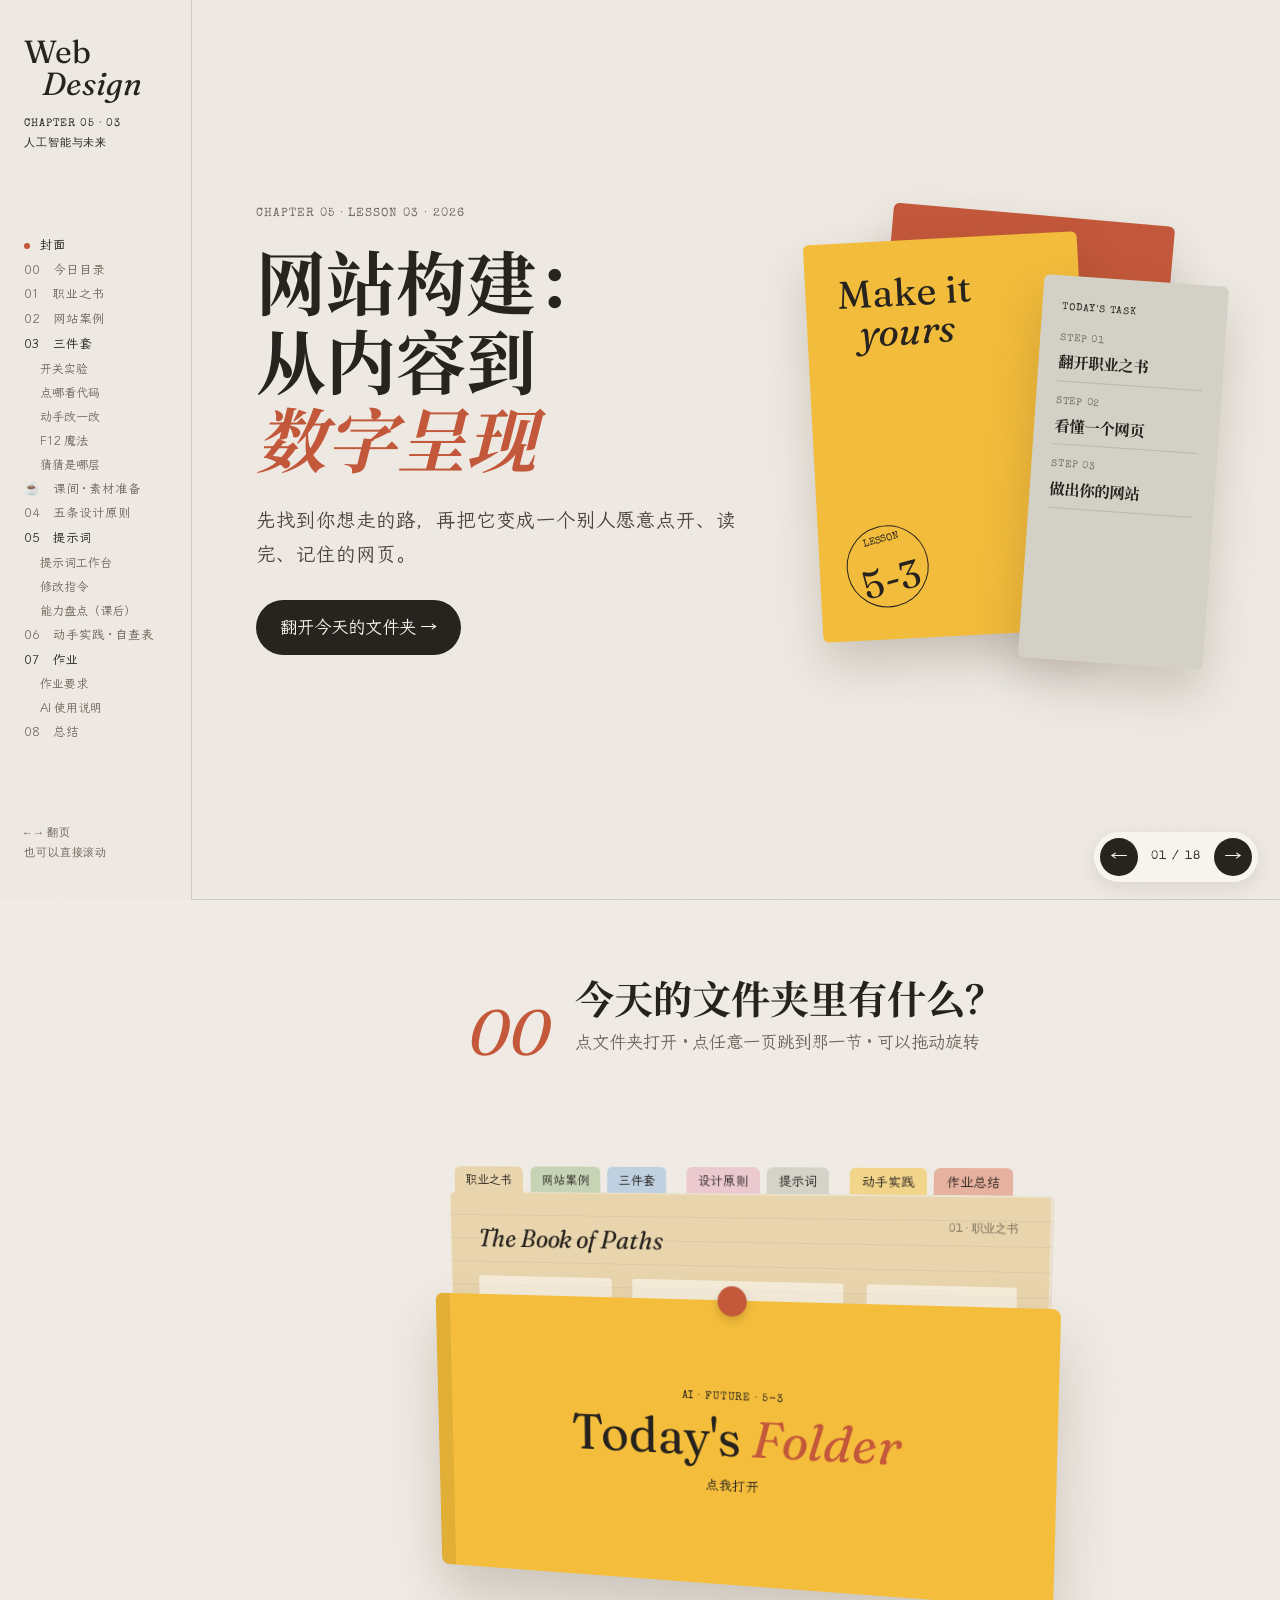
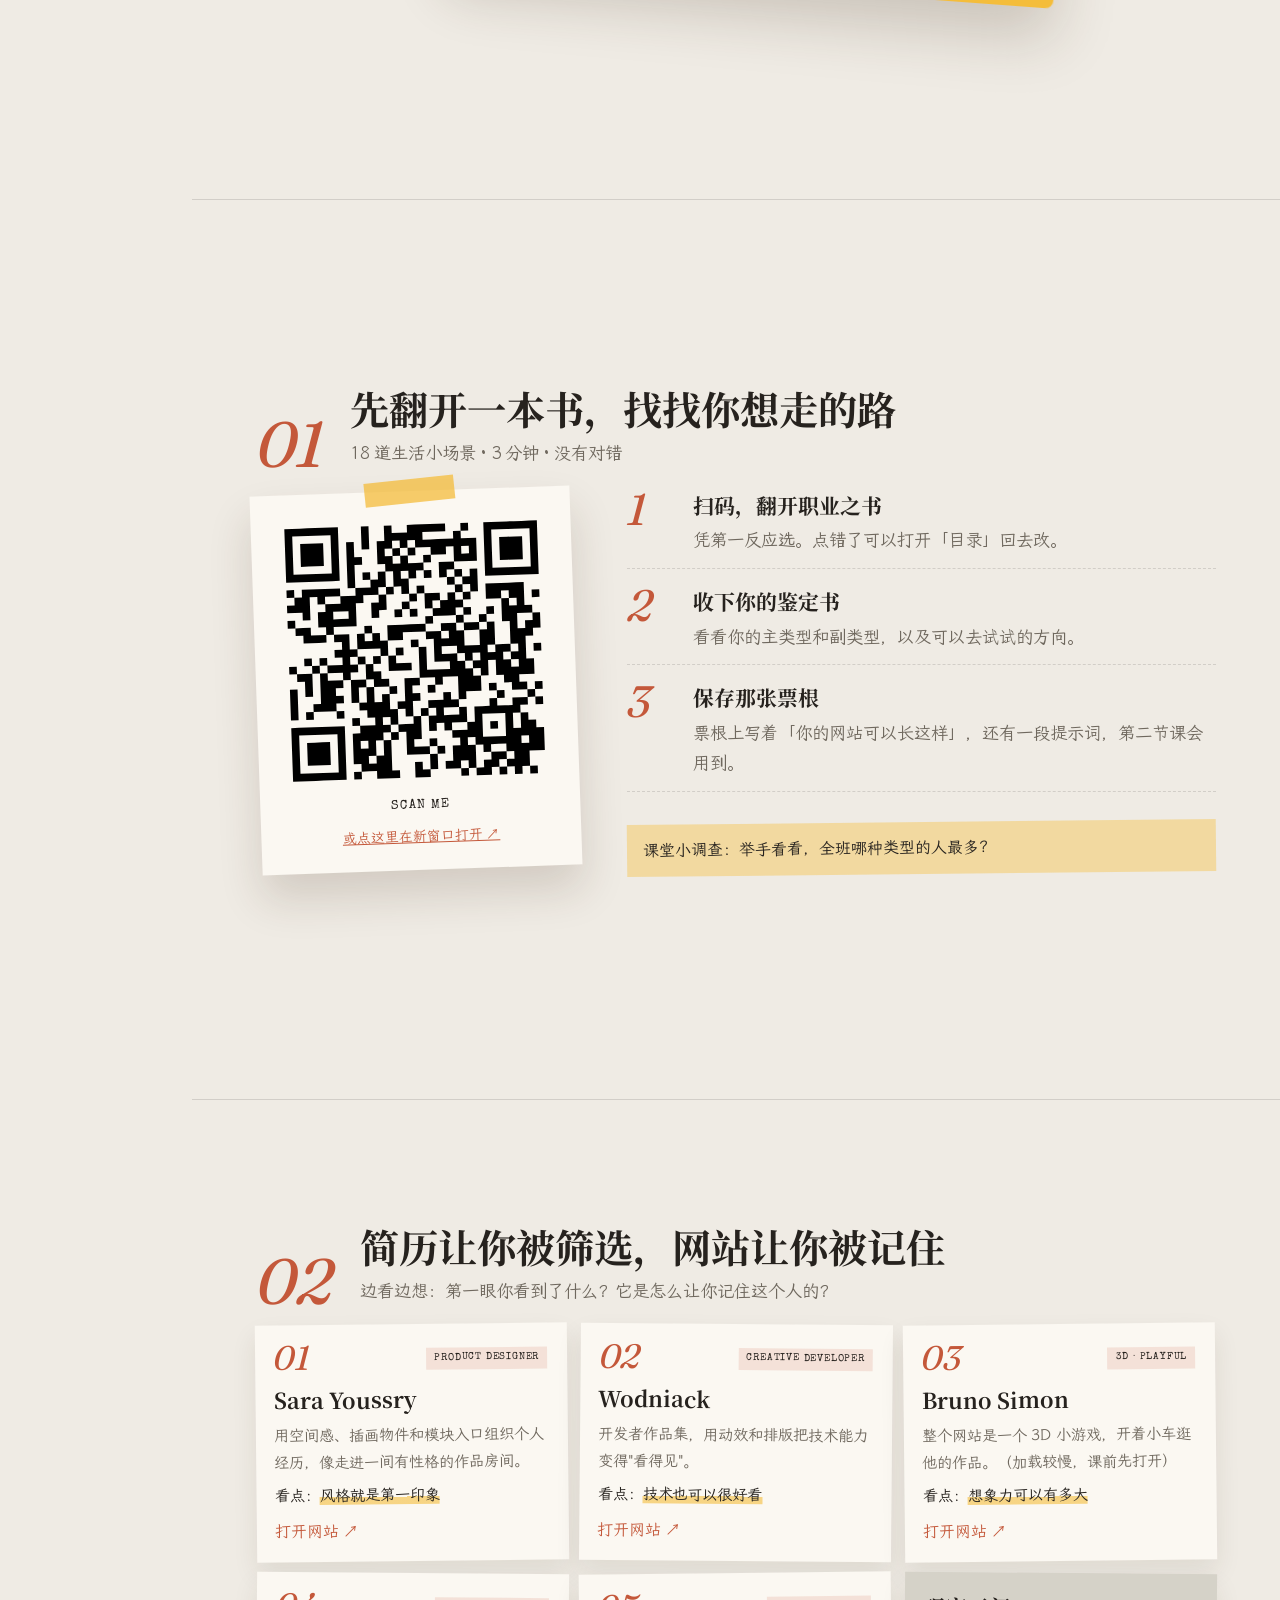
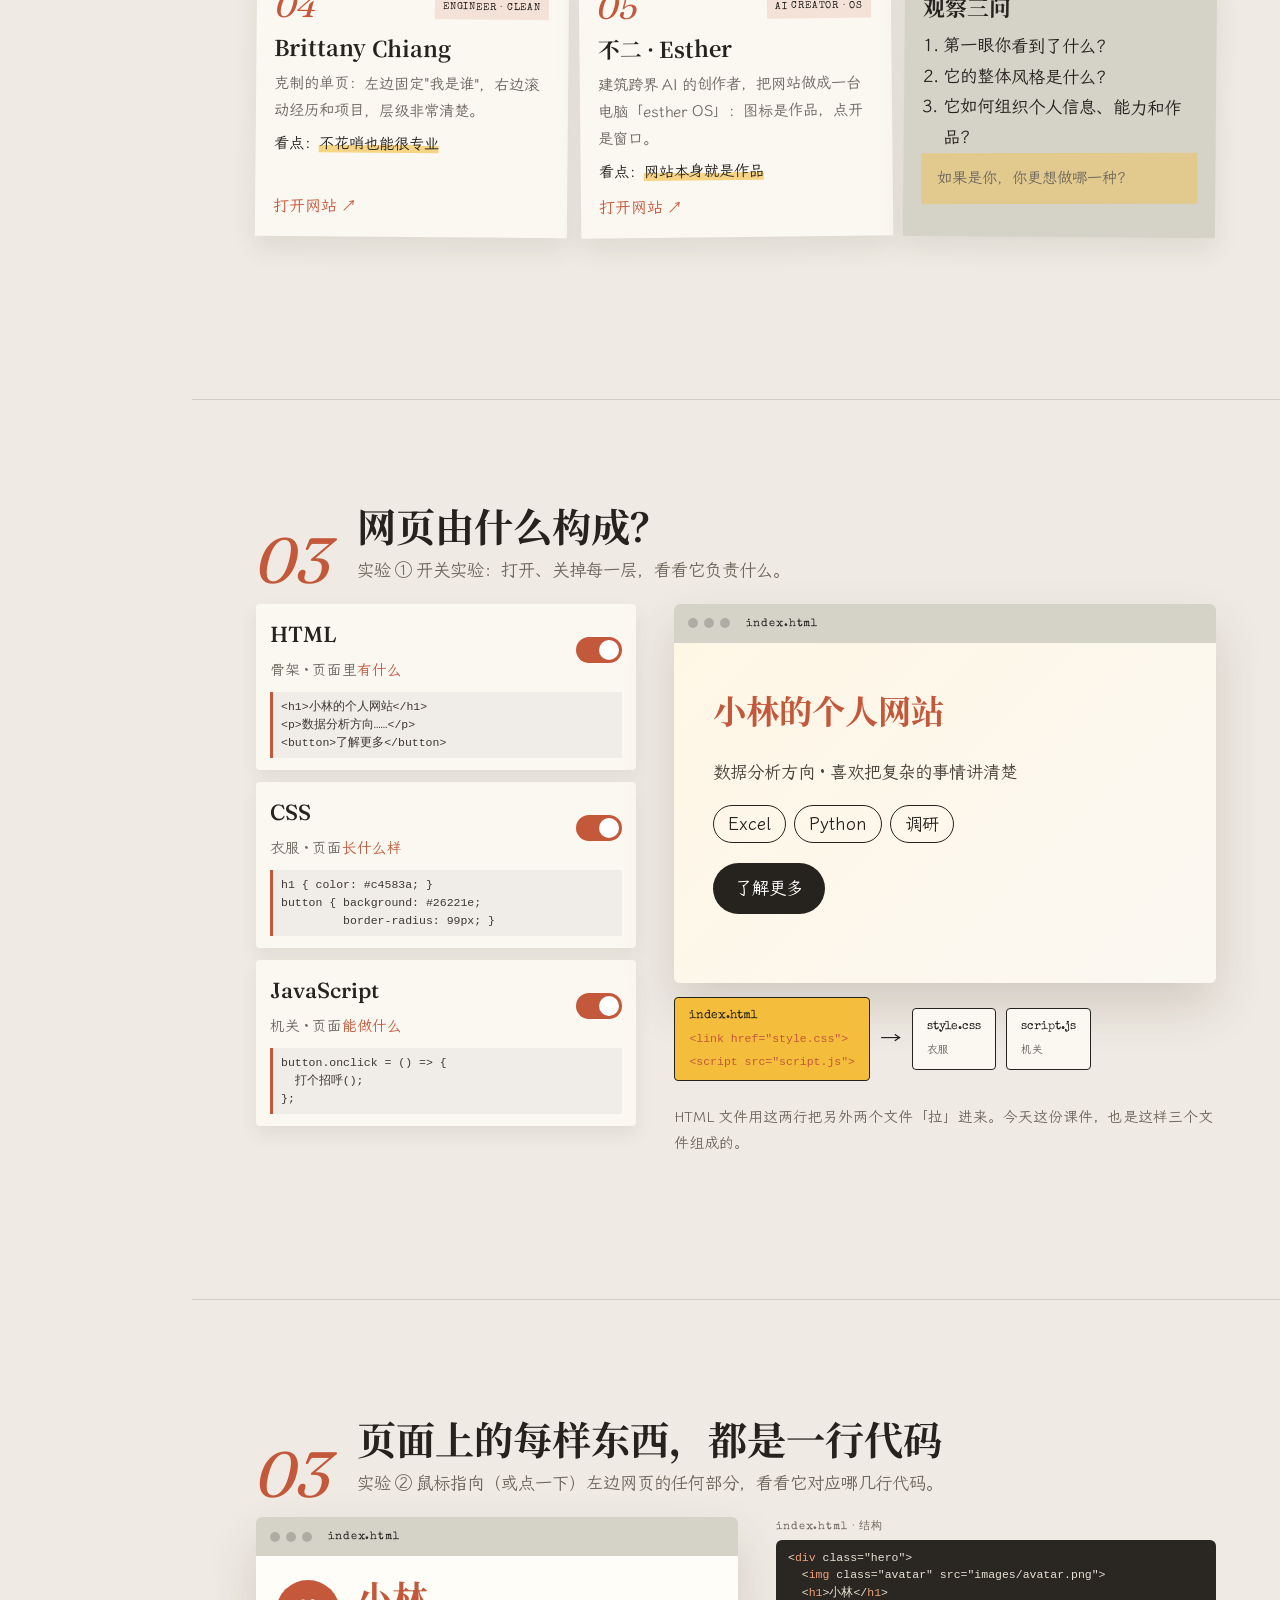
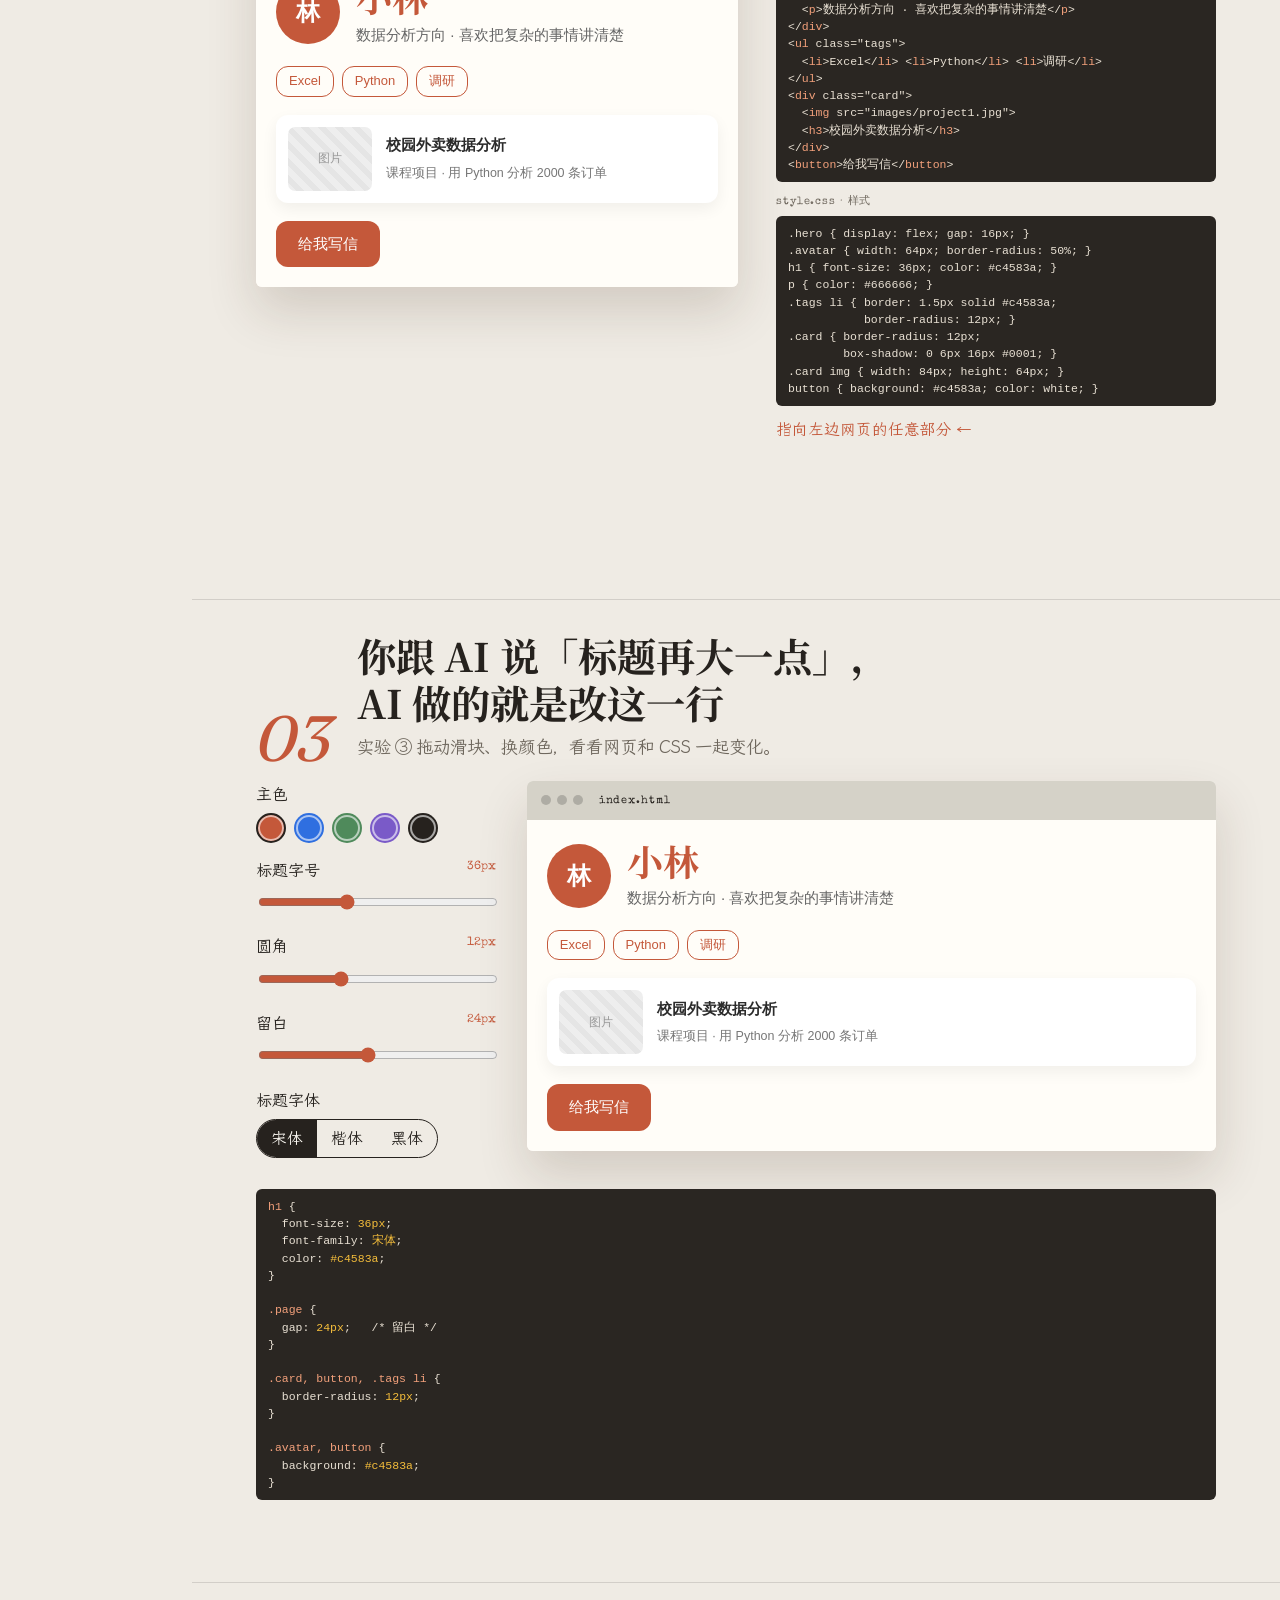
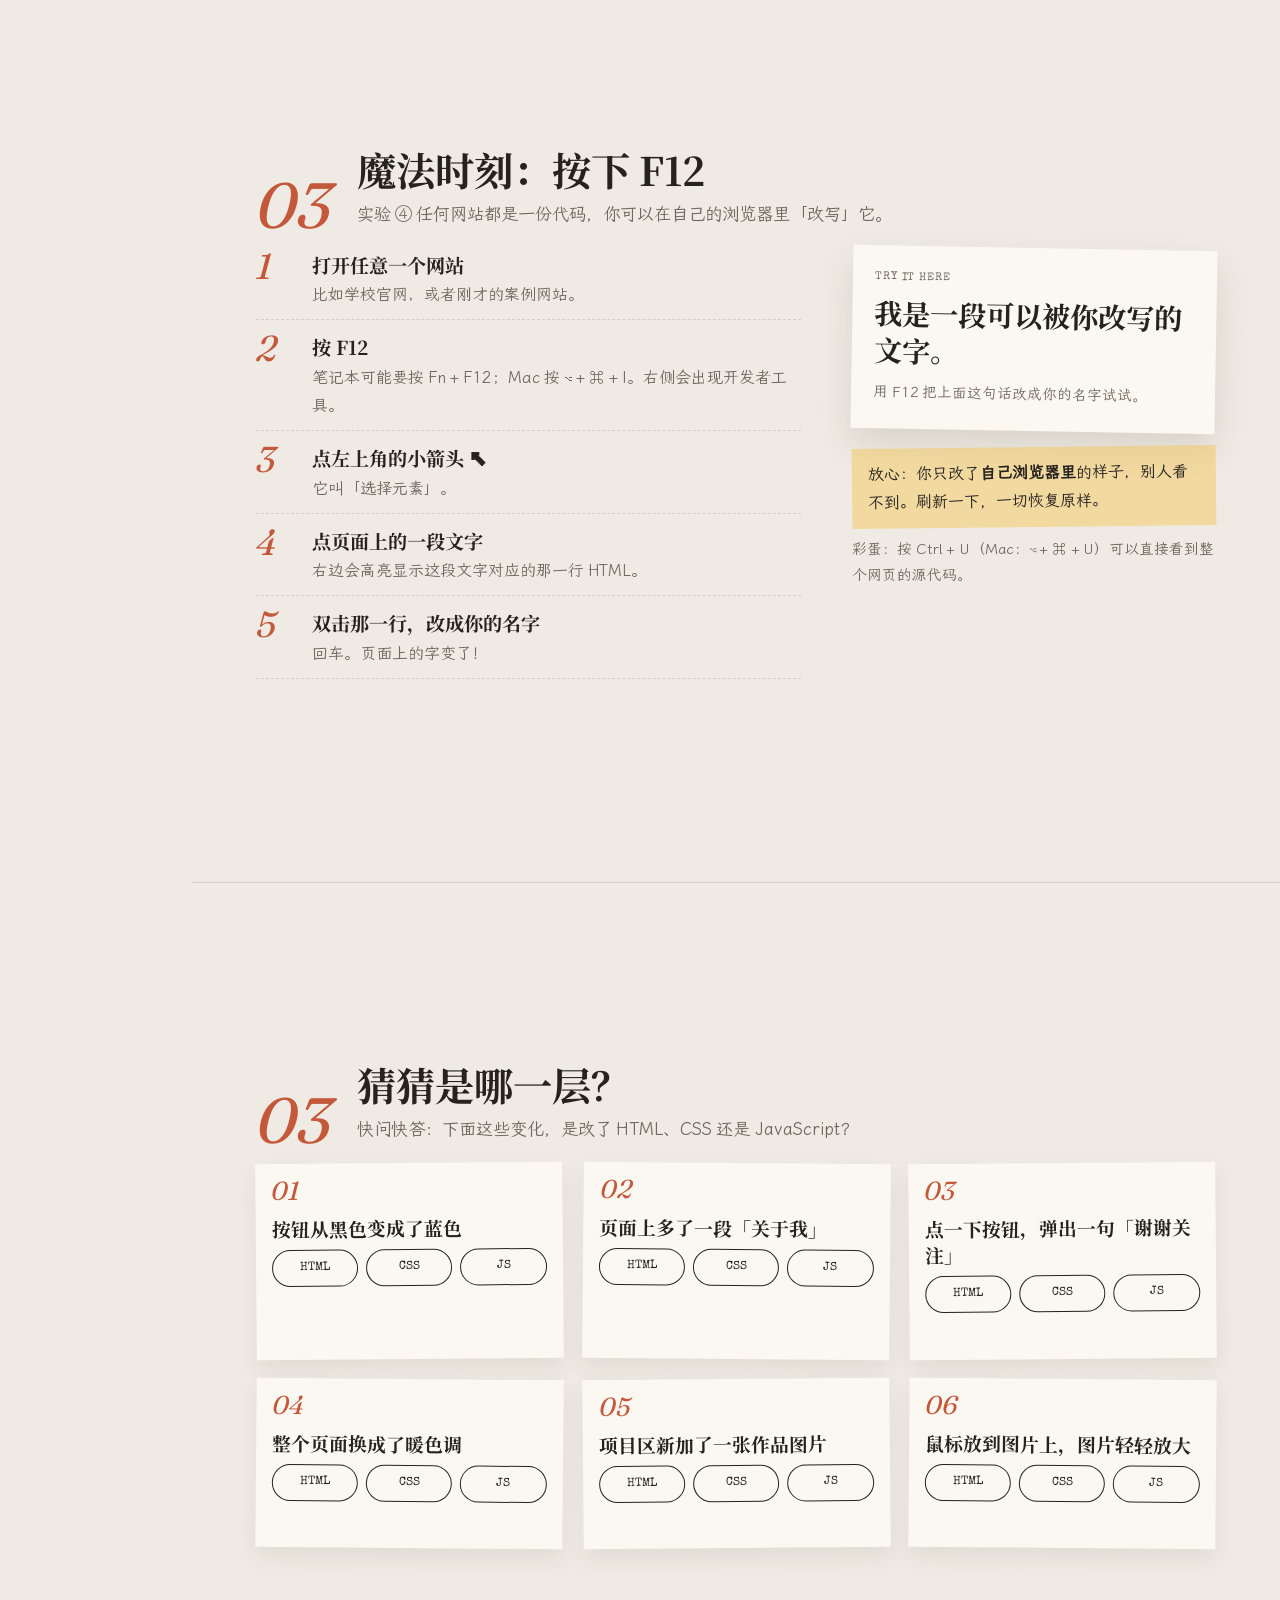
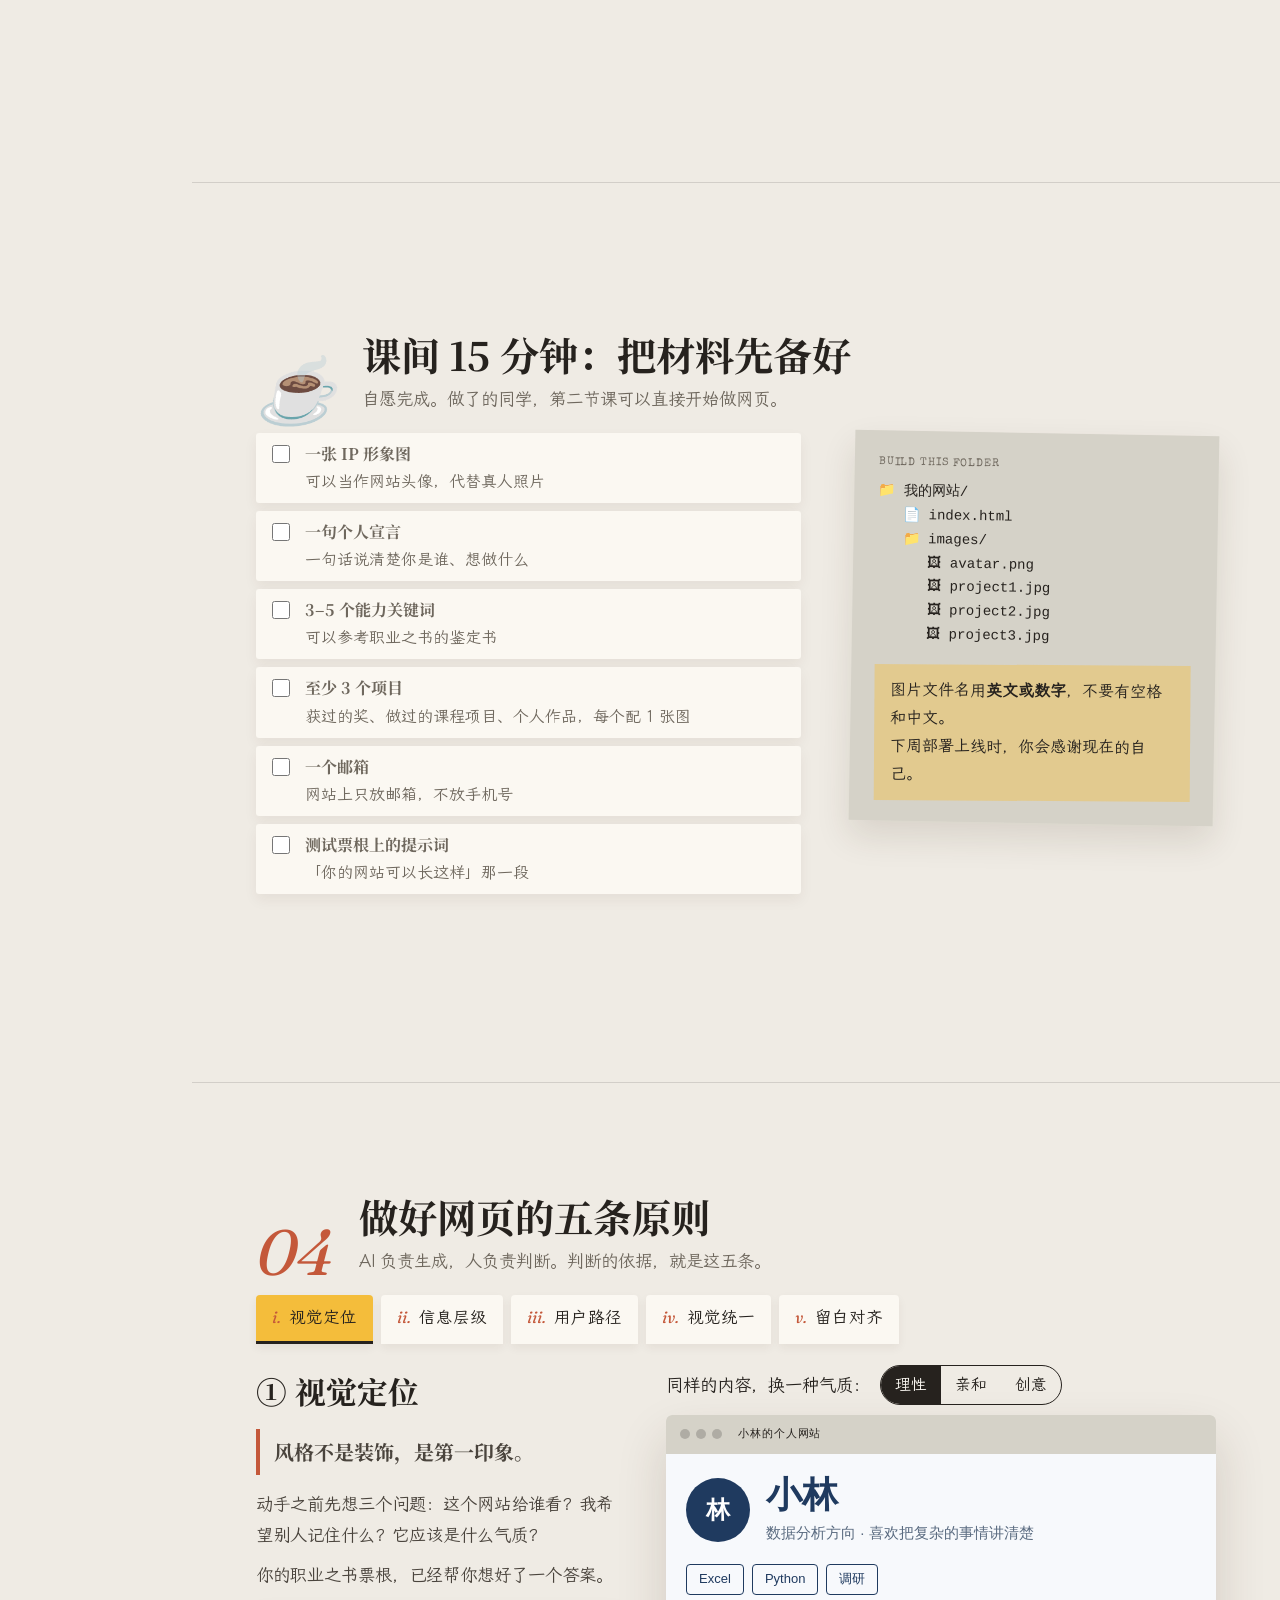
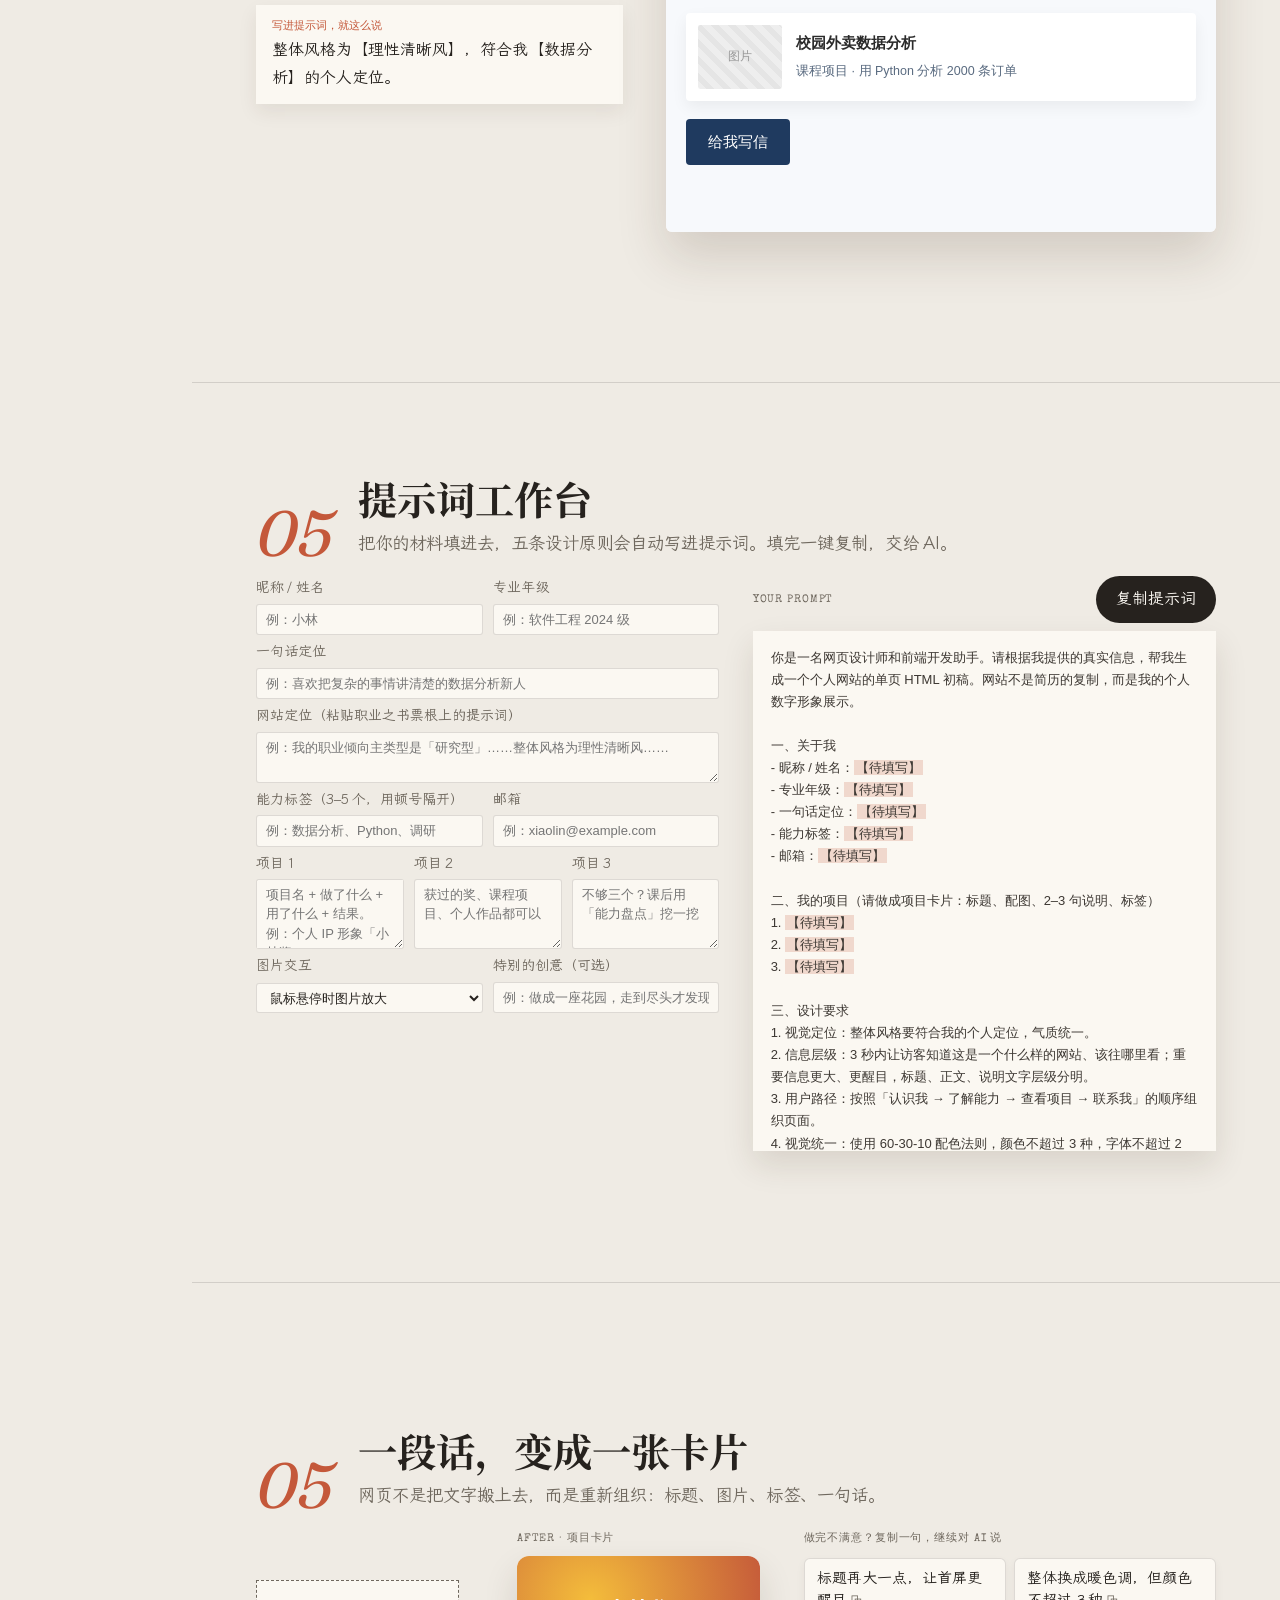
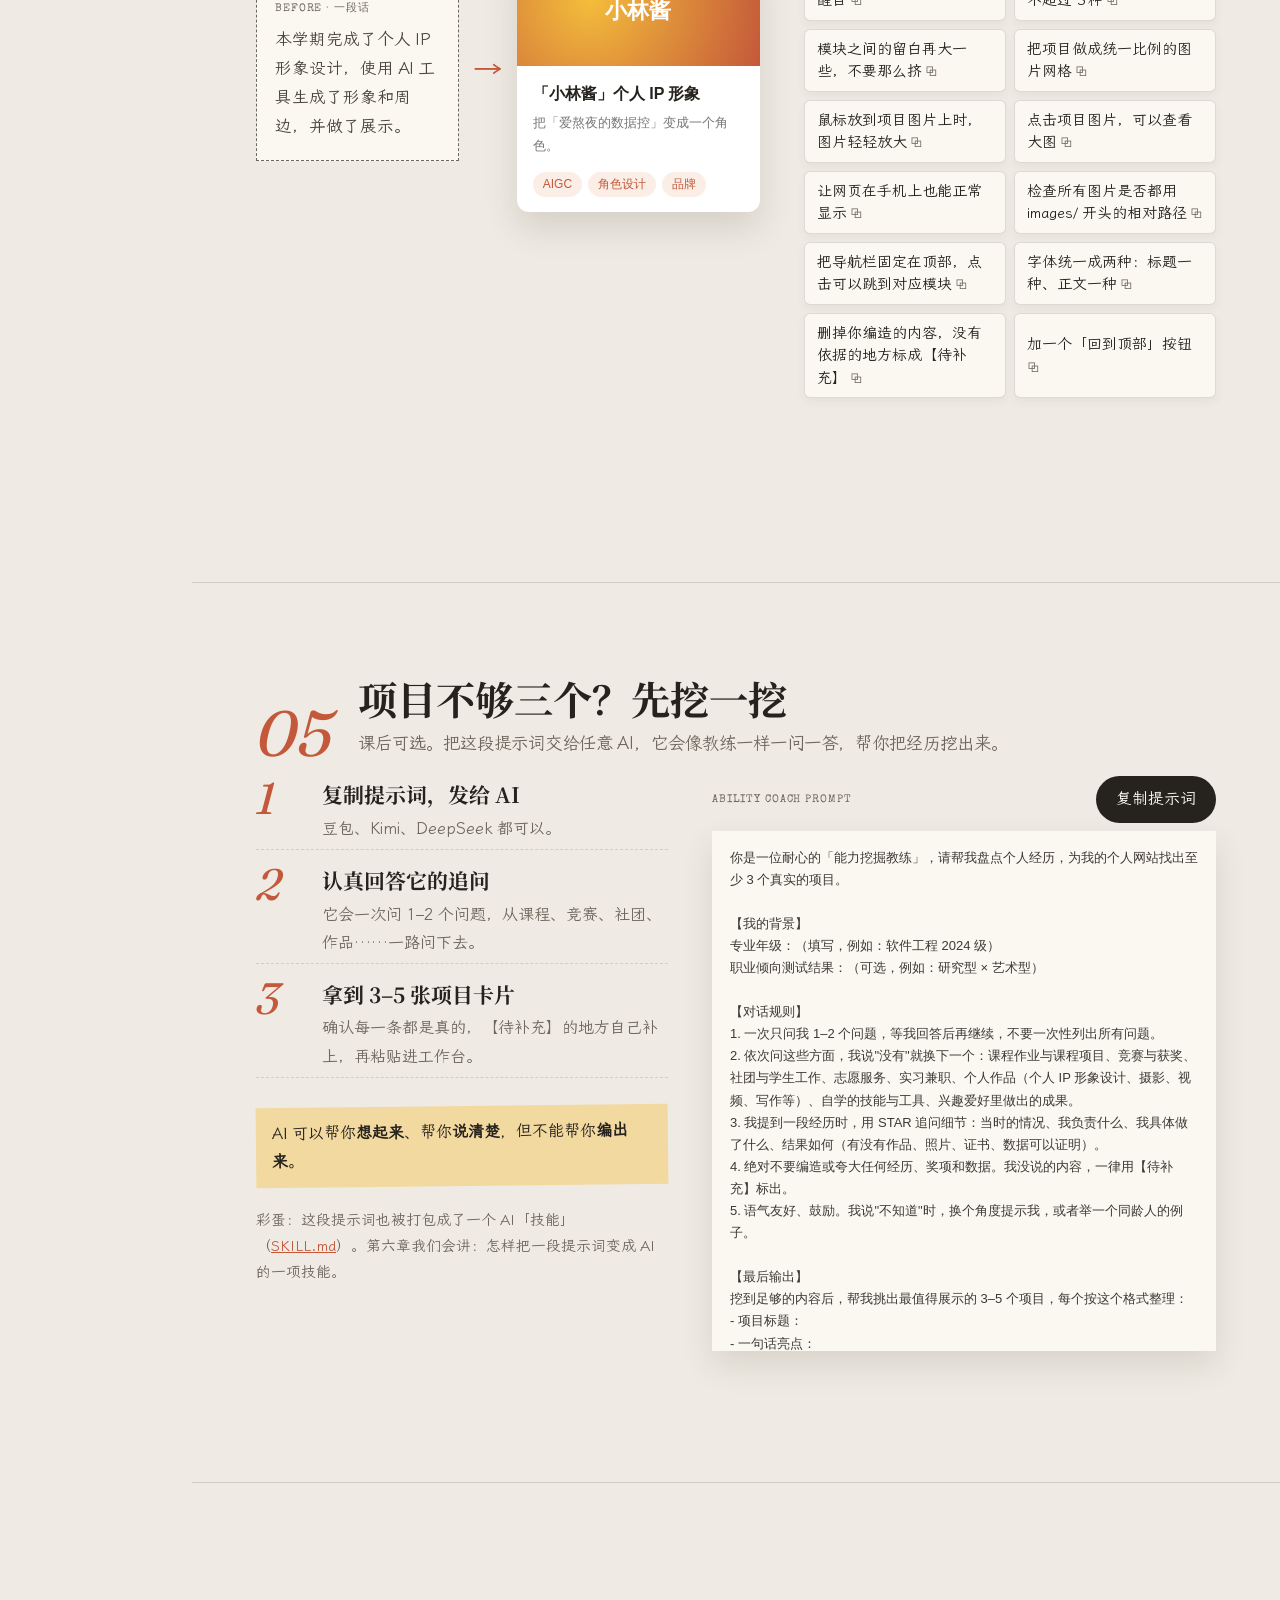
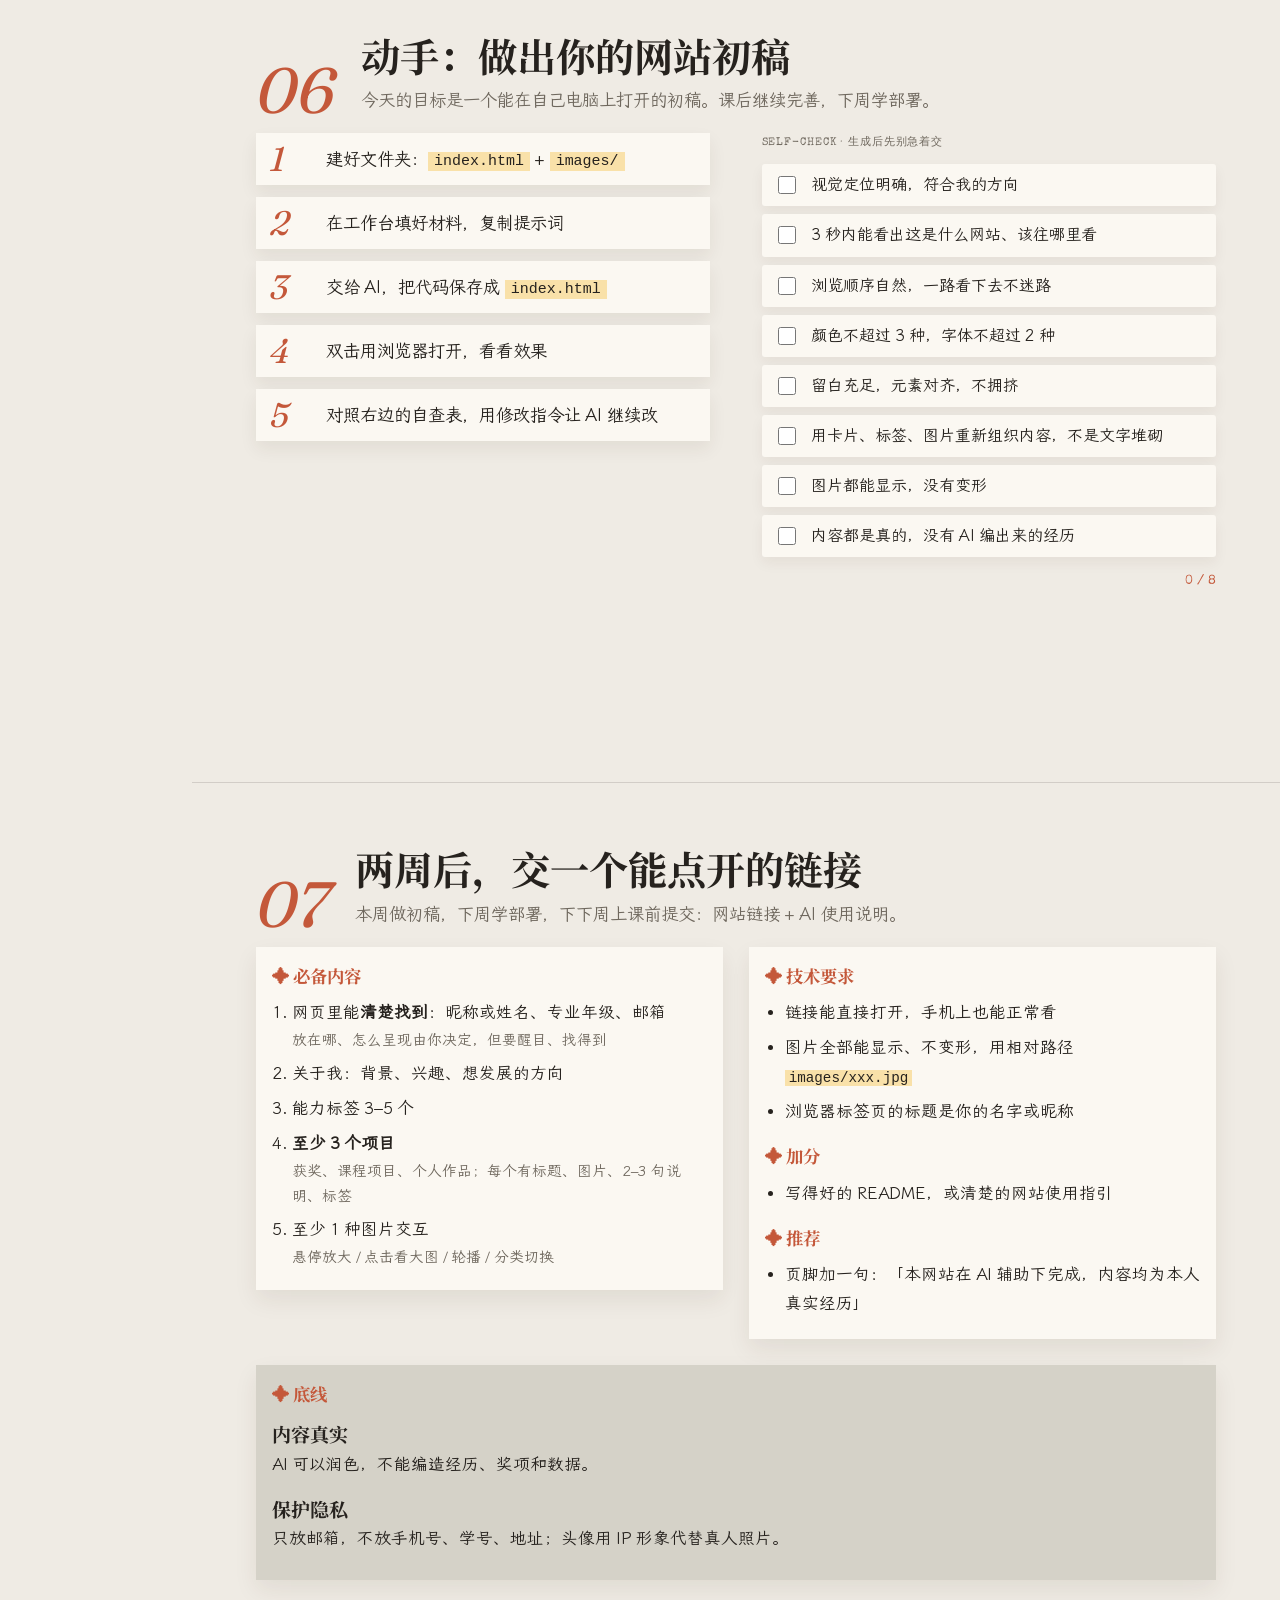
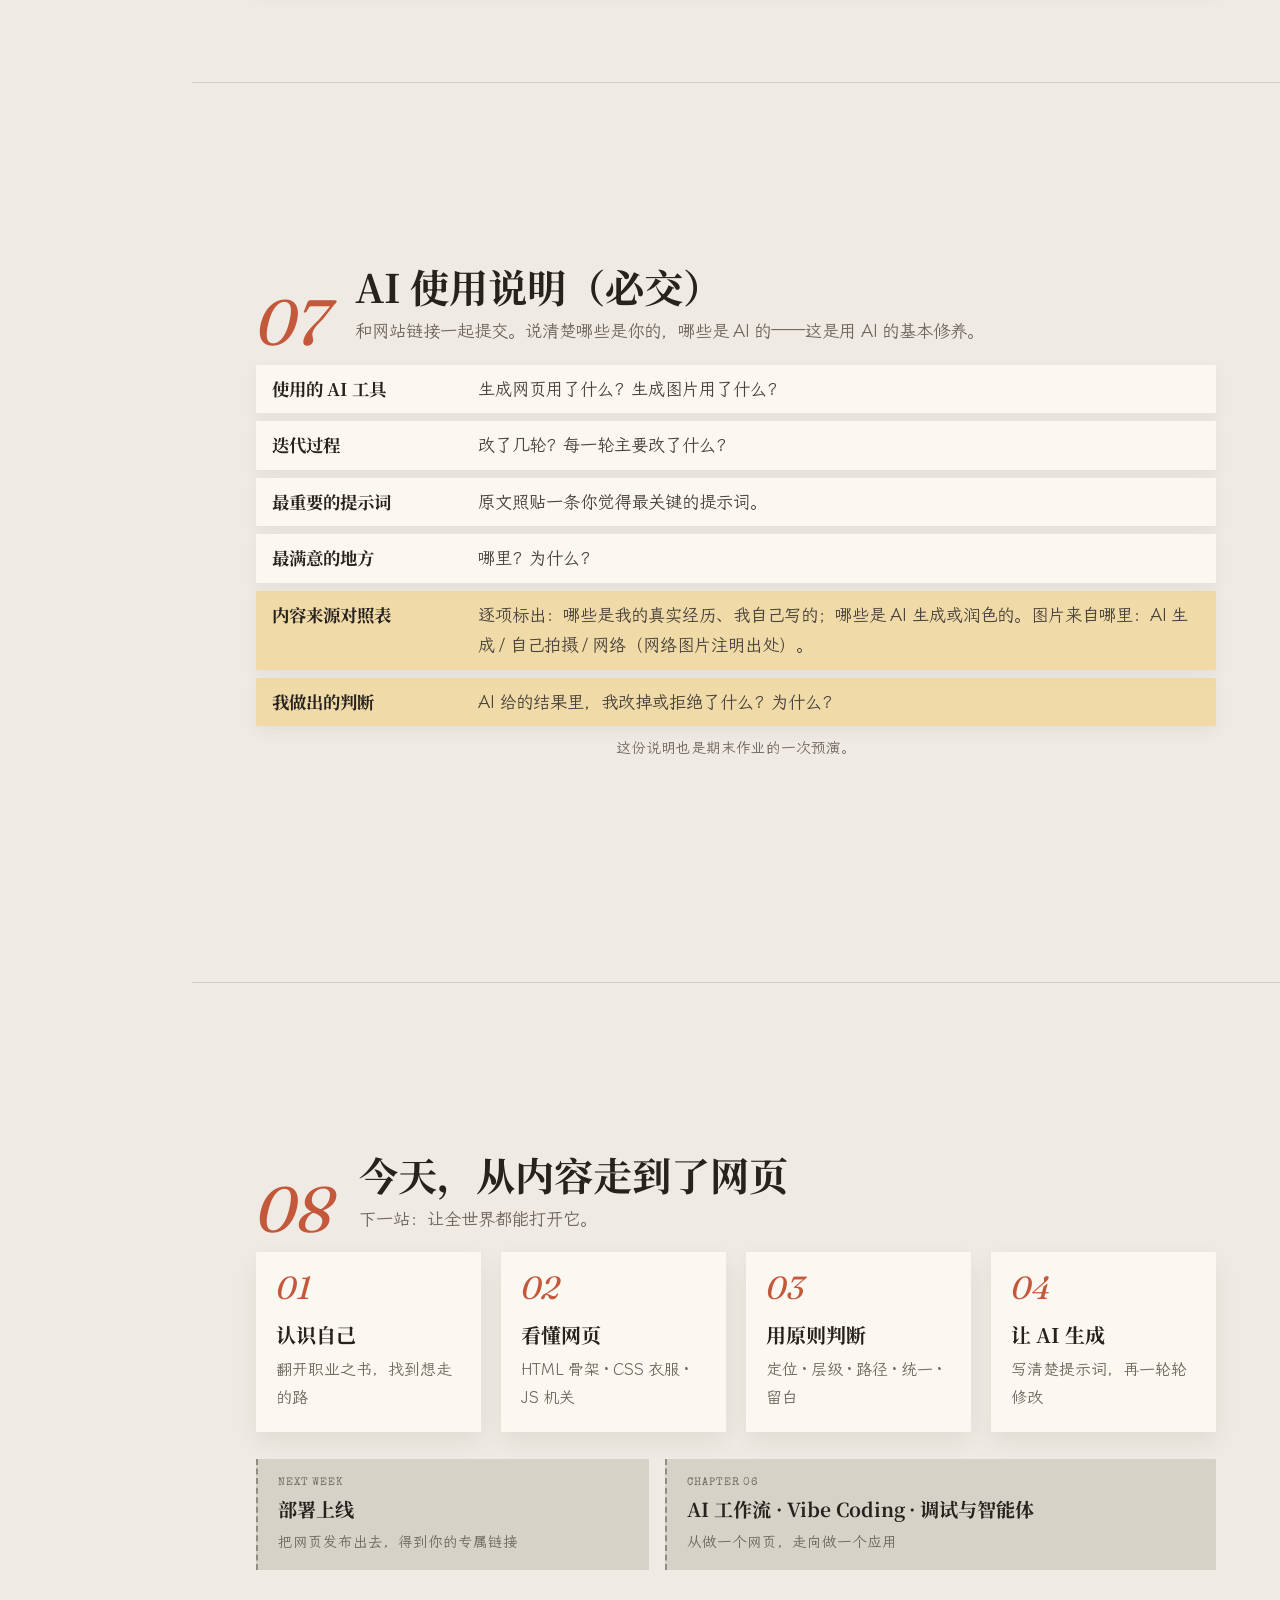
==== index.html @ 037517a5 "Build full 5-3 courseware: lab, design principles, prompt studio, homework Co-Authored-By: Claude Op" ====
<!DOCTYPE html>
<html lang="zh-CN">
<head>
  <meta charset="UTF-8">
  <meta name="viewport" content="width=device-width, initial-scale=1.0">
  <title>网站构建 · 人工智能与未来 5-3</title>
  <link rel="stylesheet" href="fonts/fonts.css">
  <link rel="stylesheet" href="css/style.css">
</head>
<body>

  <aside class="side">
    <a class="side-brand" href="#s-cover">
      <b>Web<i>Design</i></b>
      <span class="type">CHAPTER 05 · 03<br>人工智能与未来</span>
    </a>
    <nav class="side-nav" id="sideNav" aria-label="课件目录"></nav>
    <p class="side-keys type">← → 翻页<br>也可以直接滚动</p>
  </aside>

  <header class="topbar">
    <b>Web <i>Design</i> · 5-3</b>
    <span id="topPos" class="type"></span>
  </header>

  <main id="deck">

    <!-- ============ 封面 ============ -->
    <section class="screen hero" id="s-cover" data-title="封面" data-no="">
      <div class="hero-copy">
        <p class="kicker type">CHAPTER 05 · LESSON 03 · 2026</p>
        <h1>网站构建：<br>从内容到<br><em>数字呈现</em></h1>
        <p class="lead">先找到你想走的路，再把它变成一个别人愿意点开、读完、记住的网页。</p>
        <button class="pill-btn" type="button" data-next>翻开今天的文件夹 →</button>
      </div>
      <div class="hero-stack" aria-hidden="true">
        <div class="hs-card red"></div>
        <div class="hs-card yellow"><b>Make it<br><i>yours</i></b><div class="stamp">LESSON<b>5-3</b></div></div>
        <div class="hs-card ticket">
          <p class="type">TODAY'S TASK</p>
          <dl><dt class="type">STEP 01</dt><dd>翻开职业之书</dd><dt class="type">STEP 02</dt><dd>看懂一个网页</dd><dt class="type">STEP 03</dt><dd>做出你的网站</dd></dl>
        </div>
      </div>
    </section>

    <!-- ============ 00 文件夹目录 ============ -->
    <section class="screen folder-screen" id="s-folder" data-title="今日目录" data-no="00">
      <div class="sec-head center">
        <span class="no">00</span>
        <div><h2>今天的文件夹里有什么？</h2><p>点文件夹打开 · 点任意一页跳到那一节 · 可以拖动旋转</p></div>
      </div>
      <div class="folder-scene" id="folderScene"><div class="rig" id="rig"></div></div>
    </section>

    <!-- ============ 01 职业之书 ============ -->
    <section class="screen" id="s-book" data-title="职业之书" data-no="01">
      <div class="sec-head">
        <span class="no">01</span>
        <div><h2>先翻开一本书，找找你想走的路</h2><p>18 道生活小场景 · 3 分钟 · 没有对错</p></div>
      </div>
      <div class="book-grid">
        <div class="qr-card">
          <div class="tape"></div>
          <img src="assets/test-qr.svg" alt="职业之书测试二维码">
          <p class="type">SCAN ME</p>
          <a href="test/" target="_blank" rel="noopener">或点这里在新窗口打开 ↗</a>
        </div>
        <div class="book-steps">
          <div class="step"><b>1</b><div><h3>扫码，翻开职业之书</h3><p>凭第一反应选。点错了可以打开「目录」回去改。</p></div></div>
          <div class="step"><b>2</b><div><h3>收下你的鉴定书</h3><p>看看你的主类型和副类型，以及可以去试试的方向。</p></div></div>
          <div class="step"><b>3</b><div><h3>保存那张票根</h3><p>票根上写着「你的网站可以长这样」，还有一段提示词，第二节课会用到。</p></div></div>
          <div class="note">课堂小调查：举手看看，全班哪种类型的人最多？</div>
        </div>
      </div>
    </section>

    <!-- ============ 02 网站案例 ============ -->
    <section class="screen" id="s-cases" data-title="网站案例" data-no="02">
      <div class="sec-head">
        <span class="no">02</span>
        <div><h2>简历让你被筛选，网站让你被记住</h2><p>边看边想：第一眼你看到了什么？它是怎么让你记住这个人的？</p></div>
      </div>
      <div class="cases">
        <article class="case">
          <span class="case-no">01</span><span class="tag type">PRODUCT DESIGNER</span>
          <h3>Sara Youssry</h3>
          <p>用空间感、插画物件和模块入口组织个人经历，像走进一间有性格的作品房间。</p>
          <p class="look">看点：<b>风格就是第一印象</b></p>
          <a href="https://sarayoussry.com/" target="_blank" rel="noopener">打开网站 ↗</a>
        </article>
        <article class="case">
          <span class="case-no">02</span><span class="tag type">CREATIVE DEVELOPER</span>
          <h3>Wodniack</h3>
          <p>开发者作品集，用动效和排版把技术能力变得"看得见"。</p>
          <p class="look">看点：<b>技术也可以很好看</b></p>
          <a href="https://wodniack.dev/" target="_blank" rel="noopener">打开网站 ↗</a>
        </article>
        <article class="case">
          <span class="case-no">03</span><span class="tag type">3D · PLAYFUL</span>
          <h3>Bruno Simon</h3>
          <p>整个网站是一个 3D 小游戏，开着小车逛他的作品。（加载较慢，课前先打开）</p>
          <p class="look">看点：<b>想象力可以有多大</b></p>
          <a href="https://bruno-simon.com/" target="_blank" rel="noopener">打开网站 ↗</a>
        </article>
        <article class="case">
          <span class="case-no">04</span><span class="tag type">ENGINEER · CLEAN</span>
          <h3>Brittany Chiang</h3>
          <p>克制的单页：左边固定"我是谁"，右边滚动经历和项目，层级非常清楚。</p>
          <p class="look">看点：<b>不花哨也能很专业</b></p>
          <a href="https://brittanychiang.com/" target="_blank" rel="noopener">打开网站 ↗</a>
        </article>
        <article class="case">
          <span class="case-no">05</span><span class="tag type">AI CREATOR · OS</span>
          <h3>不二 · Esther</h3>
          <p>建筑跨界 AI 的创作者，把网站做成一台电脑「esther OS」：图标是作品，点开是窗口。</p>
          <p class="look">看点：<b>网站本身就是作品</b></p>
          <a href="https://hiesther.me/" target="_blank" rel="noopener">打开网站 ↗</a>
        </article>
        <article class="case ask">
          <h3>观察三问</h3>
          <ol>
            <li>第一眼你看到了什么？</li>
            <li>它的整体风格是什么？</li>
            <li>它如何组织个人信息、能力和作品？</li>
          </ol>
          <p class="note">如果是你，你更想做哪一种？</p>
        </article>
      </div>
    </section>

    <!-- ============ 03-1 开关实验 ============ -->
    <section class="screen" id="s-lab1" data-title="三件套 · 开关实验" data-no="03" data-group="三件套">
      <div class="sec-head">
        <span class="no">03</span>
        <div><h2>网页由什么构成？</h2><p>实验 ① 开关实验：打开、关掉每一层，看看它负责什么。</p></div>
      </div>
      <div class="lab">
        <div class="switches">
          <button class="sw on" type="button" data-layer="html">
            <span class="sw-top"><span><b>HTML</b><small>骨架 · 页面里<em>有什么</em></small></span><i class="knob"></i></span>
            <code class="sw-code">&lt;h1&gt;小林的个人网站&lt;/h1&gt;
&lt;p&gt;数据分析方向……&lt;/p&gt;
&lt;button&gt;了解更多&lt;/button&gt;</code>
          </button>
          <button class="sw on" type="button" data-layer="css">
            <span class="sw-top"><span><b>CSS</b><small>衣服 · 页面<em>长什么样</em></small></span><i class="knob"></i></span>
            <code class="sw-code">h1 { color: #c4583a; }
button { background: #26221e;
         border-radius: 99px; }</code>
          </button>
          <button class="sw on" type="button" data-layer="js">
            <span class="sw-top"><span><b>JavaScript</b><small>机关 · 页面<em>能做什么</em></small></span><i class="knob"></i></span>
            <code class="sw-code">button.onclick = () =&gt; {
  打个招呼();
};</code>
          </button>
        </div>
        <div class="lab-right">
          <div class="browser" id="lab1Browser">
            <div class="bar"><i></i><i></i><i></i><span class="type">index.html</span></div>
            <div class="demo styled" id="lab1Demo">
              <h4>小林的个人网站</h4>
              <p>数据分析方向 · 喜欢把复杂的事情讲清楚</p>
              <div class="tags"><span>Excel</span><span>Python</span><span>调研</span></div>
              <button type="button" id="lab1Btn">了解更多</button>
            </div>
            <div class="demo-empty">（没有 HTML，就什么都没有）</div>
          </div>
          <div class="files">
            <div class="file main"><b>index.html</b><code>&lt;link href="style.css"&gt;<br>&lt;script src="script.js"&gt;</code></div>
            <span class="arrow">→</span>
            <div class="file"><b>style.css</b><small>衣服</small></div>
            <div class="file"><b>script.js</b><small>机关</small></div>
          </div>
          <p class="aside-note">HTML 文件用这两行把另外两个文件「拉」进来。今天这份课件，也是这样三个文件组成的。</p>
        </div>
      </div>
    </section>

    <!-- ============ 03-2 点哪里看代码 ============ -->
    <section class="screen" id="s-lab2" data-title="三件套 · 点哪看代码" data-no="03" data-group="三件套">
      <div class="sec-head">
        <span class="no">03</span>
        <div><h2>页面上的每样东西，都是一行代码</h2><p>实验 ② 鼠标指向（或点一下）左边网页的任何部分，看看它对应哪几行代码。</p></div>
      </div>
      <div class="lab2">
        <div class="browser">
          <div class="bar"><i></i><i></i><i></i><span class="type">index.html</span></div>
          <div class="xl" id="lab2Site">
            <div class="xl-hero" data-part="hero">
              <div class="xl-avatar" data-part="avatar">林</div>
              <div>
                <h4 data-part="name">小林</h4>
                <p data-part="tagline">数据分析方向 · 喜欢把复杂的事情讲清楚</p>
              </div>
            </div>
            <div class="xl-tags" data-part="tags"><span>Excel</span><span>Python</span><span>调研</span></div>
            <div class="xl-card" data-part="card">
              <div class="xl-img" data-part="img">图片</div>
              <div><b>校园外卖数据分析</b><small>课程项目 · 用 Python 分析 2000 条订单</small></div>
            </div>
            <button type="button" class="xl-btn" data-part="btn">给我写信</button>
          </div>
        </div>
        <div class="code-panel">
          <p class="type cp-label">index.html · 结构</p>
          <pre class="code" id="lab2Html"></pre>
          <p class="type cp-label">style.css · 样式</p>
          <pre class="code" id="lab2Css"></pre>
          <p class="cp-hint" id="lab2Hint">指向左边网页的任意部分 ←</p>
        </div>
      </div>
    </section>

    <!-- ============ 03-3 动手改一改 ============ -->
    <section class="screen" id="s-lab3" data-title="三件套 · 动手改一改" data-no="03" data-group="三件套">
      <div class="sec-head">
        <span class="no">03</span>
        <div><h2>你跟 AI 说「标题再大一点」，<br>AI 做的就是改这一行</h2><p>实验 ③ 拖动滑块、换颜色，看看网页和 CSS 一起变化。</p></div>
      </div>
      <div class="lab3">
        <div class="controls">
          <div class="ctl"><label>主色</label><div class="swatches" id="ctlColor"></div></div>
          <div class="ctl"><label>标题字号 <output id="outSize">36px</output></label><input type="range" id="ctlSize" min="20" max="64" value="36"></div>
          <div class="ctl"><label>圆角 <output id="outRadius">12px</output></label><input type="range" id="ctlRadius" min="0" max="36" value="12"></div>
          <div class="ctl"><label>留白 <output id="outGap">24px</output></label><input type="range" id="ctlGap" min="4" max="48" value="24"></div>
          <div class="ctl"><label>标题字体</label>
            <div class="seg" id="ctlFont">
              <button type="button" class="on" data-font="serif">宋体</button>
              <button type="button" data-font="hand">楷体</button>
              <button type="button" data-font="sans">黑体</button>
            </div>
          </div>
        </div>
        <div class="browser">
          <div class="bar"><i></i><i></i><i></i><span class="type">index.html</span></div>
          <div class="xl live" id="lab3Site">
            <div class="xl-hero">
              <div class="xl-avatar">林</div>
              <div><h4>小林</h4><p>数据分析方向 · 喜欢把复杂的事情讲清楚</p></div>
            </div>
            <div class="xl-tags"><span>Excel</span><span>Python</span><span>调研</span></div>
            <div class="xl-card"><div class="xl-img">图片</div><div><b>校园外卖数据分析</b><small>课程项目 · 用 Python 分析 2000 条订单</small></div></div>
            <button type="button" class="xl-btn">给我写信</button>
          </div>
        </div>
        <pre class="code live-css" id="lab3Css"></pre>
      </div>
    </section>

    <!-- ============ 03-4 F12 ============ -->
    <section class="screen" id="s-lab4" data-title="三件套 · F12 魔法" data-no="03" data-group="三件套">
      <div class="sec-head">
        <span class="no">03</span>
        <div><h2>魔法时刻：按下 F12</h2><p>实验 ④ 任何网站都是一份代码，你可以在自己的浏览器里「改写」它。</p></div>
      </div>
      <div class="f12">
        <ol class="f12-steps">
          <li><b>1</b><div><h3>打开任意一个网站</h3><p>比如学校官网，或者刚才的案例网站。</p></div></li>
          <li><b>2</b><div><h3>按 F12</h3><p>笔记本可能要按 Fn + F12；Mac 按 ⌥ + ⌘ + I。右侧会出现开发者工具。</p></div></li>
          <li><b>3</b><div><h3>点左上角的小箭头 ⬉</h3><p>它叫「选择元素」。</p></div></li>
          <li><b>4</b><div><h3>点页面上的一段文字</h3><p>右边会高亮显示这段文字对应的那一行 HTML。</p></div></li>
          <li><b>5</b><div><h3>双击那一行，改成你的名字</h3><p>回车。页面上的字变了！</p></div></li>
        </ol>
        <div class="f12-side">
          <div class="try-card">
            <p class="type">TRY IT HERE</p>
            <p class="try-text" id="tryText">我是一段可以被你改写的文字。</p>
            <small>用 F12 把上面这句话改成你的名字试试。</small>
          </div>
          <div class="note">放心：你只改了<b>自己浏览器里</b>的样子，别人看不到。刷新一下，一切恢复原样。</div>
          <p class="aside-note">彩蛋：按 Ctrl + U（Mac：⌥ + ⌘ + U）可以直接看到整个网页的源代码。</p>
        </div>
      </div>
    </section>

    <!-- ============ 03-5 小测 ============ -->
    <section class="screen" id="s-quiz" data-title="三件套 · 猜猜是哪层" data-no="03" data-group="三件套">
      <div class="sec-head">
        <span class="no">03</span>
        <div><h2>猜猜是哪一层？</h2><p>快问快答：下面这些变化，是改了 HTML、CSS 还是 JavaScript？</p></div>
      </div>
      <div class="quiz" id="quiz"></div>
      <p class="quiz-score" id="quizScore"></p>
    </section>

    <!-- ============ 课间 ============ -->
    <section class="screen" id="s-break" data-title="课间 · 素材准备" data-no="☕">
      <div class="sec-head">
        <span class="no">☕</span>
        <div><h2>课间 15 分钟：把材料先备好</h2><p>自愿完成。做了的同学，第二节课可以直接开始做网页。</p></div>
      </div>
      <div class="break-grid">
        <div class="checklist" id="breakList">
          <label><input type="checkbox"><span><b>一张 IP 形象图</b>可以当作网站头像，代替真人照片</span></label>
          <label><input type="checkbox"><span><b>一句个人宣言</b>一句话说清楚你是谁、想做什么</span></label>
          <label><input type="checkbox"><span><b>3–5 个能力关键词</b>可以参考职业之书的鉴定书</span></label>
          <label><input type="checkbox"><span><b>至少 3 个项目</b>获过的奖、做过的课程项目、个人作品，每个配 1 张图</span></label>
          <label><input type="checkbox"><span><b>一个邮箱</b>网站上只放邮箱，不放手机号</span></label>
          <label><input type="checkbox"><span><b>测试票根上的提示词</b>「你的网站可以长这样」那一段</span></label>
        </div>
        <div class="folder-tree">
          <p class="type">BUILD THIS FOLDER</p>
          <pre>📁 我的网站/
   📄 index.html
   📁 images/
      🖼 avatar.png
      🖼 project1.jpg
      🖼 project2.jpg
      🖼 project3.jpg</pre>
          <div class="note">图片文件名用<b>英文或数字</b>，不要有空格和中文。<br>下周部署上线时，你会感谢现在的自己。</div>
        </div>
      </div>
    </section>

    <!-- ============ 04 设计原则 ============ -->
    <section class="screen" id="s-rules" data-title="五条设计原则" data-no="04">
      <div class="sec-head">
        <span class="no">04</span>
        <div><h2>做好网页的五条原则</h2><p>AI 负责生成，人负责判断。判断的依据，就是这五条。</p></div>
      </div>
      <div class="rule-tabs" id="ruleTabs" role="tablist"></div>
      <div class="rule-body">
        <div class="rule-text" id="ruleText"></div>
        <div class="rule-demo">
          <div class="rule-controls" id="ruleControls"></div>
          <div class="browser">
            <div class="bar"><i></i><i></i><i></i><span class="type">小林的个人网站</span></div>
            <div class="rd-stage" id="ruleStage"></div>
          </div>
        </div>
      </div>
    </section>

    <!-- ============ 05-1 提示词工作台 ============ -->
    <section class="screen" id="s-studio" data-title="提示词工作台" data-no="05" data-group="提示词">
      <div class="sec-head">
        <span class="no">05</span>
        <div><h2>提示词工作台</h2><p>把你的材料填进去，五条设计原则会自动写进提示词。填完一键复制，交给 AI。</p></div>
      </div>
      <div class="studio">
        <form class="studio-form" id="studioForm" autocomplete="off">
          <div class="f-row">
            <label>昵称 / 姓名<input name="name" placeholder="例：小林"></label>
            <label>专业年级<input name="major" placeholder="例：软件工程 2024 级"></label>
          </div>
          <label>一句话定位<input name="slogan" placeholder="例：喜欢把复杂的事情讲清楚的数据分析新人"></label>
          <label>网站定位（粘贴职业之书票根上的提示词）<textarea name="style" rows="2" placeholder="例：我的职业倾向主类型是「研究型」……整体风格为理性清晰风……"></textarea></label>
          <div class="f-row">
            <label>能力标签（3–5 个，用顿号隔开）<input name="skills" placeholder="例：数据分析、Python、调研"></label>
            <label>邮箱<input name="email" placeholder="例：xiaolin@example.com"></label>
          </div>
          <div class="f-row three">
            <label>项目 1<textarea name="p1" rows="3" placeholder="项目名 + 做了什么 + 用了什么 + 结果。例：个人 IP 形象「小林酱」……"></textarea></label>
            <label>项目 2<textarea name="p2" rows="3" placeholder="获过的奖、课程项目、个人作品都可以"></textarea></label>
            <label>项目 3<textarea name="p3" rows="3" placeholder="不够三个？课后用「能力盘点」挖一挖"></textarea></label>
          </div>
          <div class="f-row">
            <label>图片交互
              <select name="interact">
                <option>鼠标悬停时图片放大</option>
                <option>点击图片查看大图</option>
                <option>作品图片轮播</option>
                <option>作品按类别切换</option>
              </select>
            </label>
            <label>特别的创意（可选）<input name="idea" placeholder="例：做成一座花园，走到尽头才发现主人是谁"></label>
          </div>
        </form>
        <div class="studio-out">
          <div class="out-head"><p class="type">YOUR PROMPT</p><button class="ink-btn" type="button" id="copyPrompt">复制提示词</button></div>
          <pre class="prompt-out" id="promptOut"></pre>
        </div>
      </div>
    </section>

    <!-- ============ 05-2 项目卡片 & 修改指令 ============ -->
    <section class="screen" id="s-cards" data-title="项目卡片 · 修改指令" data-no="05" data-group="提示词">
      <div class="sec-head">
        <span class="no">05</span>
        <div><h2>一段话，变成一张卡片</h2><p>网页不是把文字搬上去，而是重新组织：标题、图片、标签、一句话。</p></div>
      </div>
      <div class="cards-grid">
        <div class="vs">
          <div class="vs-before">
            <p class="type">BEFORE · 一段话</p>
            <p>本学期完成了个人 IP 形象设计，使用 AI 工具生成了形象和周边，并做了展示。</p>
          </div>
          <span class="vs-arrow">→</span>
          <div class="vs-after">
            <p class="type">AFTER · 项目卡片</p>
            <div class="pcard">
              <div class="pcard-img"><span>小林酱</span></div>
              <div class="pcard-body">
                <b>「小林酱」个人 IP 形象</b>
                <p>把「爱熬夜的数据控」变成一个角色。</p>
                <div class="pcard-tags"><span>AIGC</span><span>角色设计</span><span>品牌</span></div>
              </div>
            </div>
          </div>
        </div>
        <div class="fixes">
          <p class="type">做完不满意？复制一句，继续对 AI 说</p>
          <div class="fix-list" id="fixList"></div>
        </div>
      </div>
    </section>

    <!-- ============ 05-3 能力盘点 ============ -->
    <section class="screen" id="s-dig" data-title="能力盘点（课后）" data-no="05" data-group="提示词">
      <div class="sec-head">
        <span class="no">05</span>
        <div><h2>项目不够三个？先挖一挖</h2><p>课后可选。把这段提示词交给任意 AI，它会像教练一样一问一答，帮你把经历挖出来。</p></div>
      </div>
      <div class="dig">
        <div class="dig-left">
          <div class="step"><b>1</b><div><h3>复制提示词，发给 AI</h3><p>豆包、Kimi、DeepSeek 都可以。</p></div></div>
          <div class="step"><b>2</b><div><h3>认真回答它的追问</h3><p>它会一次问 1–2 个问题，从课程、竞赛、社团、作品……一路问下去。</p></div></div>
          <div class="step"><b>3</b><div><h3>拿到 3–5 张项目卡片</h3><p>确认每一条都是真的，【待补充】的地方自己补上，再粘贴进工作台。</p></div></div>
          <div class="note">AI 可以帮你<b>想起来</b>、帮你<b>说清楚</b>，但不能帮你<b>编出来</b>。</div>
          <p class="aside-note">彩蛋：这段提示词也被打包成了一个 AI「技能」（<a href="https://github.com/RongchenTang/AI-Future-5-3/blob/main/skills/ability-inventory/SKILL.md" target="_blank" rel="noopener">SKILL.md</a>）。第六章我们会讲：怎样把一段提示词变成 AI 的一项技能。</p>
        </div>
        <div class="dig-right">
          <div class="out-head"><p class="type">ABILITY COACH PROMPT</p><button class="ink-btn" type="button" data-copy="digPrompt">复制提示词</button></div>
          <pre class="prompt-out" id="digPrompt"></pre>
        </div>
      </div>
    </section>

    <!-- ============ 06 动手实践 ============ -->
    <section class="screen" id="s-make" data-title="动手实践 · 自查表" data-no="06">
      <div class="sec-head">
        <span class="no">06</span>
        <div><h2>动手：做出你的网站初稿</h2><p>今天的目标是一个能在自己电脑上打开的初稿。课后继续完善，下周学部署。</p></div>
      </div>
      <div class="make">
        <ol class="make-steps">
          <li><b>1</b><span>建好文件夹：<code>index.html</code> + <code>images/</code></span></li>
          <li><b>2</b><span>在工作台填好材料，复制提示词</span></li>
          <li><b>3</b><span>交给 AI，把代码保存成 <code>index.html</code></span></li>
          <li><b>4</b><span>双击用浏览器打开，看看效果</span></li>
          <li><b>5</b><span>对照右边的自查表，用修改指令让 AI 继续改</span></li>
        </ol>
        <div class="checklist self" id="selfList">
          <p class="type">SELF-CHECK · 生成后先别急着交</p>
          <label><input type="checkbox"><span>视觉定位明确，符合我的方向</span></label>
          <label><input type="checkbox"><span>3 秒内能看出这是什么网站、该往哪里看</span></label>
          <label><input type="checkbox"><span>浏览顺序自然，一路看下去不迷路</span></label>
          <label><input type="checkbox"><span>颜色不超过 3 种，字体不超过 2 种</span></label>
          <label><input type="checkbox"><span>留白充足，元素对齐，不拥挤</span></label>
          <label><input type="checkbox"><span>用卡片、标签、图片重新组织内容，不是文字堆砌</span></label>
          <label><input type="checkbox"><span>图片都能显示，没有变形</span></label>
          <label><input type="checkbox"><span>内容都是真的，没有 AI 编出来的经历</span></label>
          <p class="self-count" id="selfCount">0 / 8</p>
        </div>
      </div>
    </section>

    <!-- ============ 07-1 作业要求 ============ -->
    <section class="screen" id="s-hw" data-title="作业要求" data-no="07" data-group="作业">
      <div class="sec-head">
        <span class="no">07</span>
        <div><h2>两周后，交一个能点开的链接</h2><p>本周做初稿，下周学部署，下下周上课前提交：网站链接 + AI 使用说明。</p></div>
      </div>
      <div class="hw">
        <div class="hw-col">
          <h3>✦ 必备内容</h3>
          <ol>
            <li>网页里能<b>清楚找到</b>：昵称或姓名、专业年级、邮箱<small>放在哪、怎么呈现由你决定，但要醒目、找得到</small></li>
            <li>关于我：背景、兴趣、想发展的方向</li>
            <li>能力标签 3–5 个</li>
            <li><b>至少 3 个项目</b><small>获奖、课程项目、个人作品；每个有标题、图片、2–3 句说明、标签</small></li>
            <li>至少 1 种图片交互<small>悬停放大 / 点击看大图 / 轮播 / 分类切换</small></li>
          </ol>
        </div>
        <div class="hw-col">
          <h3>✦ 技术要求</h3>
          <ul>
            <li>链接能直接打开，手机上也能正常看</li>
            <li>图片全部能显示、不变形，用相对路径 <code>images/xxx.jpg</code></li>
            <li>浏览器标签页的标题是你的名字或昵称</li>
          </ul>
          <h3>✦ 加分</h3>
          <ul><li>写得好的 README，或清楚的网站使用指引</li></ul>
          <h3>✦ 推荐</h3>
          <ul><li>页脚加一句：「本网站在 AI 辅助下完成，内容均为本人真实经历」</li></ul>
        </div>
        <div class="hw-col line">
          <h3>✦ 底线</h3>
          <div class="bottom-line"><b>内容真实</b>AI 可以润色，不能编造经历、奖项和数据。</div>
          <div class="bottom-line"><b>保护隐私</b>只放邮箱，不放手机号、学号、地址；头像用 IP 形象代替真人照片。</div>
        </div>
      </div>
    </section>

    <!-- ============ 07-2 AI 使用说明 ============ -->
    <section class="screen" id="s-report" data-title="AI 使用说明" data-no="07" data-group="作业">
      <div class="sec-head">
        <span class="no">07</span>
        <div><h2>AI 使用说明（必交）</h2><p>和网站链接一起提交。说清楚哪些是你的，哪些是 AI 的——这是用 AI 的基本修养。</p></div>
      </div>
      <div class="report">
        <div class="report-row"><b>使用的 AI 工具</b><span>生成网页用了什么？生成图片用了什么？</span></div>
        <div class="report-row"><b>迭代过程</b><span>改了几轮？每一轮主要改了什么？</span></div>
        <div class="report-row"><b>最重要的提示词</b><span>原文照贴一条你觉得最关键的提示词。</span></div>
        <div class="report-row"><b>最满意的地方</b><span>哪里？为什么？</span></div>
        <div class="report-row hl"><b>内容来源对照表</b><span>逐项标出：哪些是我的真实经历、我自己写的；哪些是 AI 生成或润色的。图片来自哪里：AI 生成 / 自己拍摄 / 网络（网络图片注明出处）。</span></div>
        <div class="report-row hl"><b>我做出的判断</b><span>AI 给的结果里，我改掉或拒绝了什么？为什么？</span></div>
      </div>
      <p class="aside-note center">这份说明也是期末作业的一次预演。</p>
    </section>

    <!-- ============ 08 总结 ============ -->
    <section class="screen final" id="s-end" data-title="总结" data-no="08">
      <div class="sec-head">
        <span class="no">08</span>
        <div><h2>今天，从内容走到了网页</h2><p>下一站：让全世界都能打开它。</p></div>
      </div>
      <div class="recap">
        <div class="recap-card"><span>01</span><h3>认识自己</h3><p>翻开职业之书，找到想走的路</p></div>
        <div class="recap-card"><span>02</span><h3>看懂网页</h3><p>HTML 骨架 · CSS 衣服 · JS 机关</p></div>
        <div class="recap-card"><span>03</span><h3>用原则判断</h3><p>定位 · 层级 · 路径 · 统一 · 留白</p></div>
        <div class="recap-card"><span>04</span><h3>让 AI 生成</h3><p>写清楚提示词，再一轮轮修改</p></div>
      </div>
      <div class="next-up">
        <div class="ticket-mini"><p class="type">NEXT WEEK</p><b>部署上线</b><small>把网页发布出去，得到你的专属链接</small></div>
        <div class="ticket-mini"><p class="type">CHAPTER 06</p><b>AI 工作流 · Vibe Coding · 调试与智能体</b><small>从做一个网页，走向做一个应用</small></div>
      </div>
      <p class="closing">AI 可以帮助我们生成网页，<br>但真正决定网页质量的，是人的<em>结构意识</em>、<em>审美判断</em>和<em>迭代能力</em>。</p>
    </section>

  </main>

  <div class="turn" id="turn" aria-hidden="true"><div class="turn-sheet"><span class="type" id="turnNo"></span><b id="turnTitle"></b></div></div>
  <div class="pager">
    <button type="button" id="prevBtn" aria-label="上一节">←</button>
    <span id="pagerPos" class="type"></span>
    <button type="button" id="nextBtn" aria-label="下一节">→</button>
  </div>
  <div class="toast" id="toast" role="status"></div>

  <script src="js/deck.js"></script>
  <script src="js/lab.js"></script>
  <script src="js/studio.js"></script>
</body>
</html>
---- fonts/fonts.css ----
/* 字体都放在本地，国内网络也能正常加载。
   中文字体只保留了页面用到的字；如果改了题目里的文字，新字会自动用系统楷体/宋体顶上。
   LXGW WenKai（霞鹜文楷）、Noto Serif SC、Fraunces、Special Elite 均为 SIL OFL 开源字体。 */

@font-face {
  font-family: "LXGW WenKai";
  src: url("lxgw-wenkai.woff2") format("woff2");
  font-weight: 400;
  font-display: swap;
}

@font-face {
  font-family: "Noto Serif SC";
  src: url("noto-serif-sc-700.woff2") format("woff2");
  font-weight: 700;
  font-display: swap;
}

@font-face {
  font-family: "Fraunces";
  src: url("fraunces-latin-400-normal.woff2") format("woff2");
  font-weight: 400;
  font-style: normal;
  font-display: swap;
}

@font-face {
  font-family: "Fraunces";
  src: url("fraunces-latin-400-italic.woff2") format("woff2");
  font-weight: 400;
  font-style: italic;
  font-display: swap;
}

@font-face {
  font-family: "Fraunces";
  src: url("fraunces-latin-500-normal.woff2") format("woff2");
  font-weight: 500;
  font-display: swap;
}

@font-face {
  font-family: "Fraunces";
  src: url("fraunces-latin-600-normal.woff2") format("woff2");
  font-weight: 600;
  font-display: swap;
}

@font-face {
  font-family: "Special Elite";
  src: url("special-elite-latin-400-normal.woff2") format("woff2");
  font-weight: 400;
  font-display: swap;
}
---- css/style.css ----
/* =========================================================
   手账杂志风 · 响应式
   以 1440×900 为基准设计；字号、间距用 clamp() 随屏幕缩放。
   断点：≤1100 侧边栏收起；≤760 手机单列；高度 ≤800 时收紧留白。
   ========================================================= */
:root {
  --desk: #efebe4;
  --paper: #fbf8f2;
  --paper-2: #f5f0e6;
  --ink: #26221e;
  --soft: #6f685e;
  --mustard: #f4bd3b;
  --terra: #c4583a;
  --stone: #d5d2c8;
  --sage: #c7d3b5;
  --dusty: #bfd0e0;
  --rose: #ebc9cf;
  --kraft: #e9d5ad;
  --line: rgba(38, 34, 30, 0.14);
  --rule: rgba(64, 92, 140, 0.12);

  --hand: "LXGW WenKai", "KaiTi", "STKaiti", serif;
  --title: "Fraunces", "Noto Serif SC", "Songti SC", serif;
  --zh: "Noto Serif SC", "Songti SC", "SimSun", serif;
  --type: "Special Elite", "Courier New", monospace;

  --side: clamp(190px, 15vw, 230px);
  --pad-x: clamp(20px, 5vw, 88px);
  --pad-y: clamp(28px, 6vh, 72px);
  --fs-body: clamp(15px, 1.05vw + 4px, 19px);
  --fs-h2: clamp(28px, 2.6vw + 6px, 50px);
}

* { box-sizing: border-box; }
html { scroll-behavior: auto; }
body { margin: 0; color: var(--ink); background: var(--desk); font-family: var(--hand); font-size: var(--fs-body); line-height: 1.75; overflow-x: hidden; }
body::before {   /* 纸张颗粒 */
  content: ""; position: fixed; inset: 0; pointer-events: none; z-index: 60; opacity: .35;
  background-image: url("data:image/svg+xml,%3Csvg xmlns='http://www.w3.org/2000/svg' width='160' height='160'%3E%3Cfilter id='n'%3E%3CfeTurbulence type='fractalNoise' baseFrequency='.9' numOctaves='2' stitchTiles='stitch'/%3E%3CfeColorMatrix values='0 0 0 0 0.3 0 0 0 0 0.25 0 0 0 0 0.2 0 0 0 0.09 0'/%3E%3C/filter%3E%3Crect width='100%25' height='100%25' filter='url(%23n)'/%3E%3C/svg%3E");
}
button { font: inherit; color: inherit; }
a { color: inherit; }
.type { font-family: var(--type); letter-spacing: .08em; }

/* ---------- 侧边栏 ---------- */
.side {
  position: fixed; inset: 0 auto 0 0; width: var(--side); z-index: 20;
  display: flex; flex-direction: column; justify-content: space-between; gap: 20px;
  padding: 36px 24px; border-right: 1px solid var(--line); font-size: 13px;
}
.side-brand { text-decoration: none; }
.side-brand b { display: block; font-family: var(--title); font-weight: 400; font-size: 32px; line-height: 1; }
.side-brand b i { display: block; padding-left: 18px; }
.side-brand span { display: block; margin-top: 14px; font-size: 11px; line-height: 1.8; }
.side-nav a { display: block; padding: 5px 0; color: var(--soft); text-decoration: none; transition: color .2s; }
.side-nav a:hover { color: var(--ink); }
.side-nav a.on { color: var(--ink); }
.side-nav a.on::before { content: ""; display: inline-block; width: 6px; height: 6px; margin-right: 10px; border-radius: 50%; background: var(--terra); vertical-align: middle; }
.side-keys { margin: 0; font-size: 11px; color: var(--soft); line-height: 1.8; }

.topbar { display: none; }
main { margin-left: var(--side); }

/* ---------- 每一屏 ---------- */
.screen {
  position: relative;
  min-height: 100vh;
  min-height: 100svh;
  padding: var(--pad-y) var(--pad-x) calc(var(--pad-y) + 40px);
  border-bottom: 1px solid var(--line);
  display: flex; flex-direction: column; justify-content: center;
  scroll-margin-top: 0;
}

.sec-head { display: flex; align-items: flex-end; gap: clamp(14px, 2vw, 28px); margin-bottom: clamp(20px, 4vh, 44px); }
.sec-head.center { justify-content: center; text-align: left; }
.sec-head .no { font-family: var(--title); font-style: italic; font-size: clamp(56px, 6vw, 104px); line-height: .8; color: var(--terra); }
.sec-head h2 { margin: 0; font-family: var(--zh); font-size: var(--fs-h2); line-height: 1.2; }
.sec-head p { margin: 6px 0 0; color: var(--soft); }

.note { margin-top: 16px; padding: 12px 16px; background: rgba(244, 189, 59, .4); font-size: .92em; transform: rotate(-.6deg); }
.link { padding: 0; margin-left: 6px; background: none; border: 0; border-bottom: 1px solid var(--ink); cursor: pointer; }

/* ---------- 封面 ---------- */
.hero { display: grid; grid-template-columns: 1.1fr .9fr; align-items: center; gap: clamp(24px, 5vw, 80px); }
.kicker { margin: 0 0 16px; font-size: 12px; color: var(--soft); }
.hero h1 { margin: 0; font-family: var(--zh); font-size: clamp(40px, 5vw + 6px, 84px); line-height: 1.12; }
.hero h1 em { font-family: var(--title); font-style: italic; font-weight: 400; color: var(--terra); }
.lead { max-width: 520px; margin: 22px 0 0; font-size: 1.12em; color: #4a443d; }
.pill-btn { margin-top: 28px; padding: 12px 24px; color: var(--paper); background: var(--ink); border: 0; border-radius: 99px; cursor: pointer; transition: transform .15s; }
.pill-btn:hover { transform: translateX(4px); }

.hero-stack { position: relative; height: clamp(320px, 52vh, 480px); }
.hs-card { position: absolute; border-radius: 6px; box-shadow: 0 24px 48px rgba(60, 40, 20, .18); }
.hs-card.red { inset: 4% 14% 14% 16%; background: var(--terra); transform: rotate(5deg); }
.hs-card.yellow { inset: 9% 32% 6% 0; padding: 8%; background: var(--mustard); transform: rotate(-3deg); z-index: 2; }
.hs-card.yellow b { display: block; font-family: var(--title); font-size: clamp(30px, 3vw, 46px); font-weight: 400; line-height: 1; }
.hs-card.yellow b i { padding-left: .5em; }
.stamp { position: absolute; left: 10%; bottom: 8%; width: 30%; aspect-ratio: 1; display: grid; place-items: center; text-align: center; border: 1.5px solid var(--ink); border-radius: 50%; transform: rotate(-12deg); font-family: var(--type); font-size: 10px; line-height: 1.2; }
.stamp b { display: block; font-family: var(--title); font-size: clamp(22px, 2.2vw, 32px); }
.hs-card.ticket { inset: 18% 0 0 54%; padding: 6% 5%; background: var(--stone); transform: rotate(4deg); z-index: 3; font-size: 13px; }
.hs-card.ticket p { margin: 0; font-size: 10px; }
.hs-card.ticket dt { margin-top: 12px; font-size: 10px; color: var(--soft); }
.hs-card.ticket dd { margin: 0; padding-bottom: 6px; border-bottom: 1px solid var(--line); font-family: var(--zh); font-size: clamp(14px, 1.2vw, 18px); }

/* ---------- 文件夹目录 ---------- */
.folder-screen { overflow: hidden; }
.folder-scene {
  --SW: min(620px, 72vw, calc((100vh - 210px) / 1.12));
  --SH: calc(var(--SW) * .6);
  position: relative; height: calc(var(--SH) * 1.65); display: grid; place-items: center;
  perspective: 1700px; cursor: grab; user-select: none; touch-action: pan-y;
}
.folder-scene:active { cursor: grabbing; }
.rig { position: relative; width: var(--SW); height: var(--SH); transform-style: preserve-3d;
  transform: rotateX(var(--rx, -8deg)) rotateY(var(--ry, -16deg)); transition: transform .9s cubic-bezier(.3,.7,.2,1), translate .9s; }
.rig.dragging { transition: none; }
.rig.open { --rx: -30deg; translate: 0 24%; }

.sheet { position: absolute; inset: 0; transform-style: preserve-3d; cursor: pointer;
  transform: translateZ(calc((var(--n) - var(--d)) * -3px)); transition: transform .8s cubic-bezier(.3,.7,.2,1); }
.sheet .face { position: absolute; inset: 0; padding: 4% 5%; border-radius: 6px; overflow: hidden; background: var(--c);
  box-shadow: inset 0 0 0 1px rgba(255,255,255,.35), 0 2px 0 rgba(0,0,0,.04); }
.sheet .face::before { content: ""; position: absolute; inset: 0; background: repeating-linear-gradient(to bottom, transparent 0 23px, rgba(0,0,0,.05) 23px 24px); }
.sheet .tab { position: absolute; z-index: 2; top: -26px; height: 28px; padding: 3px 12px; border-radius: 6px 6px 0 0; background: var(--c);
  font-size: 13px; white-space: nowrap; }
.sheet h3 { position: relative; margin: 0; font-family: var(--title); font-style: italic; font-weight: 400; font-size: clamp(16px, 2vw, 26px); }
.sheet .num { position: absolute; right: 5%; top: 6%; font-family: var(--type); font-size: 11px; color: rgba(0,0,0,.5); }
.sheet .peek { position: relative; display: flex; gap: 4%; margin-top: 3%; }
.sheet .peek i { flex: 1; height: calc(var(--SH) * .3); background: rgba(255,255,255,.55); border-radius: 3px; }
.sheet .peek i:nth-child(2) { flex: 1.5; }
.sheet.soon { cursor: default; }
.sheet.soon .face::after { content: "制作中"; position: absolute; right: 5%; bottom: 8%; font-size: 12px; color: rgba(0,0,0,.45); }

.pocket { position: absolute; left: -2%; right: -2%; bottom: -6%; height: 78%; transform-origin: bottom center; transform: translateZ(14px); transition: transform 1s cubic-bezier(.3,.7,.2,1); pointer-events: none; }
.pocket .front { position: absolute; inset: 0; display: grid; place-items: center; text-align: center; border-radius: 8px; cursor: pointer; pointer-events: auto;
  background: linear-gradient(90deg, rgba(0,0,0,.08) 0 2.5%, transparent 2.5%), var(--mustard); box-shadow: 0 30px 60px rgba(60,40,20,.2); }
.pocket .front .clasp { position: absolute; top: -14px; left: 50%; width: 30px; height: 30px; margin-left: -15px; border-radius: 50%; background: var(--terra); box-shadow: 0 4px 10px rgba(0,0,0,.15); }
.pocket .front p { margin: 0; font-size: 11px; }
.pocket .front h3 { margin: 6px 0; font-family: var(--title); font-weight: 400; font-size: clamp(28px, 4vw, 52px); line-height: 1; }
.pocket .front h3 i { color: var(--terra); }
.pocket .front small { font-size: 14px; }
.rig.open .pocket { transform: translateZ(18px) rotateX(-74deg); }
.rig.open .pocket .front > div { opacity: 0; transition: opacity .3s; }
.rig.open .sheet { transform: translateZ(calc((var(--n) - var(--d)) * -60px)) translateY(calc((var(--n) - var(--d)) * -6px)) rotateX(calc((var(--n) - var(--d)) * 2deg)); }
.rig.open .sheet:not(.soon):hover { transform: translateZ(calc((var(--n) - var(--d)) * -60px)) translateY(calc((var(--n) - var(--d)) * -6px - 30px)) rotateX(calc((var(--n) - var(--d)) * 2deg)); }
.folder-hint { margin: 0; text-align: center; font-size: 13px; color: var(--soft); }

/* ---------- 职业之书 ---------- */
.book-grid { display: grid; grid-template-columns: minmax(220px, 320px) 1fr; gap: clamp(24px, 4vw, 64px); align-items: center; }
.qr-card { position: relative; padding: 26px 26px 20px; text-align: center; background: var(--paper); box-shadow: 0 24px 44px rgba(60,40,20,.16); transform: rotate(-2deg); }
.qr-card img { display: block; width: 100%; aspect-ratio: 1; }
.qr-card p { margin: 10px 0 2px; font-size: 13px; }
.qr-card a { font-size: 14px; color: var(--terra); }
.tape { position: absolute; top: -12px; left: 50%; width: 90px; height: 24px; margin-left: -45px; background: rgba(244,189,59,.75); transform: rotate(-4deg); }
.book-steps { display: grid; gap: 14px; max-width: 620px; }
.step { display: grid; grid-template-columns: 52px 1fr; gap: 14px; align-items: start; padding-bottom: 12px; border-bottom: 1px dashed var(--line); }
.step b { font-family: var(--title); font-style: italic; font-weight: 400; font-size: 44px; line-height: 1; color: var(--terra); }
.step h3 { margin: 0; font-family: var(--zh); font-size: 1.2em; }
.step p { margin: 2px 0 0; color: var(--soft); }

/* ---------- 案例 ---------- */
.cases { display: grid; grid-template-columns: repeat(3, minmax(0, 1fr)); gap: clamp(14px, 1.6vw, 24px); }
.case { position: relative; display: flex; flex-direction: column; padding: 22px 22px 20px; background: var(--paper); box-shadow: 0 12px 26px rgba(60,40,20,.09); }
.case:nth-child(odd) { transform: rotate(-.6deg); }
.case:nth-child(even) { transform: rotate(.5deg); }
.case-no { font-family: var(--title); font-style: italic; font-size: 34px; line-height: 1; color: var(--terra); }
.case .tag { position: absolute; top: 24px; right: 20px; padding: 2px 8px; font-size: 10px; background: rgba(196,88,58,.14); }
.case h3 { margin: 10px 0 6px; font-family: var(--zh); font-size: 1.25em; }
.case p { margin: 0; font-size: .92em; color: var(--soft); }
.case .look { margin-top: 10px; color: var(--ink); }
.case .look b { background: linear-gradient(transparent 58%, rgba(244,189,59,.6) 58%); font-weight: 400; }
.case a { margin-top: auto; padding-top: 14px; font-size: .92em; color: var(--terra); text-decoration: none; }
.case a:hover { text-decoration: underline; }
.case.ask { background: var(--stone); }
.case.ask h3 { margin-top: 0; }
.case.ask ol { margin: 0; padding-left: 1.2em; }

/* ---------- 三件套 ---------- */
.lab { display: grid; grid-template-columns: minmax(240px, 340px) 1fr; gap: clamp(20px, 3vw, 44px); align-items: start; }
.switches { display: grid; gap: 12px; }
.sw { display: flex; justify-content: space-between; align-items: center; gap: 12px; width: 100%; padding: 16px 18px; text-align: left; background: var(--paper); border: 0; border-radius: 4px; box-shadow: 0 8px 18px rgba(60,40,20,.08); cursor: pointer; }
.sw b { display: block; font-family: var(--title); font-weight: 500; font-size: 1.25em; }
.sw small { color: var(--soft); font-size: .85em; } .sw em { font-style: normal; color: var(--terra); }
.knob { flex: none; position: relative; width: 46px; height: 26px; border-radius: 99px; background: var(--stone); transition: .25s; }
.knob::after { content: ""; position: absolute; top: 3px; left: 3px; width: 20px; height: 20px; border-radius: 50%; background: #fff; transition: .25s; }
.sw.on .knob { background: var(--terra); } .sw.on .knob::after { left: 23px; }
.browser { background: var(--paper); border-radius: 6px; overflow: hidden; box-shadow: 0 24px 50px rgba(60,40,20,.16); }
.bar { display: flex; align-items: center; gap: 6px; padding: 10px 14px; background: var(--stone); }
.bar i { width: 10px; height: 10px; border-radius: 50%; background: rgba(0,0,0,.18); }
.bar span { margin-left: 10px; font-size: 11px; }
.demo { padding: clamp(22px, 3vw, 40px); min-height: clamp(240px, 38vh, 340px); }
.demo.styled { background: linear-gradient(135deg, #fff7e6, var(--paper)); }
.demo.styled h4 { margin: 0 0 6px; font-family: var(--zh); font-size: clamp(28px, 2.6vw, 42px); color: var(--terra); }
.demo.styled p { color: #4a443d; }
.demo.styled .tags span { display: inline-block; margin: 0 8px 8px 0; padding: 3px 14px; border: 1.5px solid var(--ink); border-radius: 99px; }
.demo.styled button { margin-top: 12px; padding: 10px 22px; color: #fff; background: var(--ink); border: 0; border-radius: 99px; cursor: pointer; }
.demo:not(.styled), .demo:not(.styled) * { all: revert; font-family: "Times New Roman", serif; }
.demo-empty { display: none; padding: 40px; color: var(--soft); min-height: clamp(240px, 38vh, 340px); }
.browser.no-html .demo { display: none; }
.browser.no-html .demo-empty { display: block; }

/* ---------- 翻页：一张纸扫过去 ---------- */
.turn { position: fixed; inset: 0 0 0 var(--side); z-index: 50; pointer-events: none; perspective: 2200px; visibility: hidden; }
.turn-sheet { position: absolute; inset: 0; display: grid; place-content: center; text-align: center; gap: 6px;
  background: repeating-linear-gradient(to bottom, transparent 0 31px, var(--rule) 31px 32px), var(--paper);
  box-shadow: 0 0 60px rgba(60,40,20,.25); backface-visibility: hidden; }
.turn-sheet span { font-size: 13px; color: var(--soft); }
.turn-sheet b { font-family: var(--zh); font-size: clamp(30px, 3.4vw, 56px); }
.turn.go .turn-sheet { animation: turnIn .42s cubic-bezier(.5,0,.75,0) forwards, turnOut .46s .5s cubic-bezier(.25,1,.5,1) forwards; }
.turn.go.back .turn-sheet { animation-name: turnInB, turnOutB; }
@keyframes turnIn { from { transform-origin: right center; transform: rotateY(88deg); } to { transform-origin: right center; transform: rotateY(0); } }
@keyframes turnOut { from { transform-origin: left center; transform: rotateY(0); } to { transform-origin: left center; transform: rotateY(-88deg); } }
@keyframes turnInB { from { transform-origin: left center; transform: rotateY(-88deg); } to { transform-origin: left center; transform: rotateY(0); } }
@keyframes turnOutB { from { transform-origin: right center; transform: rotateY(0); } to { transform-origin: right center; transform: rotateY(88deg); } }

.pager { position: fixed; right: 22px; bottom: 18px; z-index: 30; display: flex; align-items: center; gap: 10px; padding: 6px; background: rgba(251,248,242,.85); backdrop-filter: blur(8px); border-radius: 99px; box-shadow: 0 6px 18px rgba(60,40,20,.1); }
.pager button { width: 38px; height: 38px; border: 0; border-radius: 50%; background: var(--ink); color: var(--paper); font-size: 18px; cursor: pointer; }
.pager button:disabled { opacity: .25; cursor: default; }
.pager span { font-size: 12px; min-width: 56px; text-align: center; }

/* =========================================================
   以下为完整课件新增
   ========================================================= */
.side-nav { font-size: 12.5px; }
.side-nav a { padding: 3px 0; line-height: 1.5; }
.side-nav a.sub { padding-left: 16px; font-size: 12px; }
.side-nav a.grp { color: var(--ink); pointer-events: auto; }
.side-nav a.sub.on::before { margin-left: -16px; margin-right: 10px; }
.aside-note { margin: 10px 0 0; font-size: .85em; color: var(--soft); }
.aside-note.center { text-align: center; }
.aside-note a { color: var(--terra); }
code { font-family: "Cascadia Code", Consolas, "Courier New", monospace; font-size: .86em; }

/* 浏览器小窗：通用 */
.browser { min-width: 0; }

/* ---------- 03-1 开关 + 代码 ---------- */
.lab { grid-template-columns: minmax(260px, 380px) 1fr; }
.sw { flex-direction: column; align-items: stretch; gap: 8px; }
.sw-top { display: flex; justify-content: space-between; align-items: center; gap: 12px; }
.sw-code { display: block; white-space: pre; overflow-x: auto; padding: 8px 10px; font-size: 12.5px; line-height: 1.55; color: #3d3833; background: rgba(38,34,30,.05); border-left: 3px solid var(--terra); transition: opacity .25s; }
.sw:not(.on) .sw-code { opacity: .35; text-decoration: line-through; border-left-color: var(--stone); }
.lab-right { display: grid; gap: 14px; min-width: 0; }
.files { display: flex; flex-wrap: wrap; align-items: center; gap: 10px; }
.file { padding: 8px 14px; background: var(--paper); border: 1.5px solid var(--ink); border-radius: 4px; font-size: 13px; }
.file b { display: block; font-family: var(--type); font-weight: 400; font-size: 12px; }
.file code { font-size: 11.5px; color: var(--terra); }
.file small { color: var(--soft); }
.file.main { background: var(--mustard); }
.arrow { font-size: 22px; }
.demo .hello { display: inline-block; margin-left: 10px; color: var(--terra); }

/* ---------- 小林的网站（实验 ②③ 与设计原则共用） ---------- */
.xl {
  --c: #c4583a; --r: 12px; --g: 24px; --hs: 36px; --hf: var(--zh);
  display: grid; gap: var(--g); padding: calc(var(--g) + 6px); background: #fffdf8; font-family: -apple-system, "PingFang SC", "Microsoft YaHei", sans-serif; font-size: 15px; color: #2b2b2b; transition: all .3s;
}
.xl-hero { display: flex; align-items: center; gap: 16px; }
.xl-avatar { flex: none; display: grid; place-items: center; width: 64px; height: 64px; border-radius: 50%; background: var(--c); color: #fff; font-size: 24px; font-weight: 700; transition: all .3s; }
.xl h4 { margin: 0; font-family: var(--hf); font-size: var(--hs); line-height: 1.15; color: var(--c); transition: all .3s; }
.xl-hero p { margin: 4px 0 0; color: #666; }
.xl-tags { display: flex; flex-wrap: wrap; gap: 8px; }
.xl-tags span { padding: 3px 12px; border: 1.5px solid var(--c); border-radius: var(--r); color: var(--c); font-size: 13px; transition: all .3s; }
.xl-card { display: flex; gap: 14px; align-items: center; padding: 12px; background: #fff; border-radius: var(--r); box-shadow: 0 6px 16px rgba(0,0,0,.06); transition: all .3s; }
.xl-img { flex: none; display: grid; place-items: center; width: 84px; height: 64px; border-radius: calc(var(--r) * .6); background: repeating-linear-gradient(45deg, #eee 0 6px, #e5e5e5 6px 12px); color: #999; font-size: 12px; transition: all .3s; }
.xl-card b { display: block; } .xl-card small { color: #777; }
.xl-btn { justify-self: start; padding: 10px 22px; border: 0; border-radius: var(--r); background: var(--c); color: #fff; font: inherit; cursor: pointer; transition: all .3s; }

/* ---------- 03-2 点哪看代码 ---------- */
.lab2 { display: grid; grid-template-columns: 1fr minmax(300px, 440px); gap: clamp(18px, 3vw, 40px); align-items: start; }
#lab2Site [data-part] { cursor: pointer; outline: 2px dashed transparent; outline-offset: 3px; transition: outline-color .15s; }
#lab2Site [data-part].hot { outline-color: var(--terra); }
.code-panel { min-width: 0; }
.cp-label { margin: 0 0 4px; font-size: 11px; color: var(--soft); }
.code { margin: 0 0 14px; padding: 12px 14px; overflow-x: auto; background: #2a2622; color: #e9e1d4; border-radius: 6px; font-family: "Cascadia Code", Consolas, "Courier New", monospace; font-size: 12.5px; line-height: 1.6; white-space: pre; }
.code .ln { display: block; padding: 0 6px; margin: 0 -6px; border-radius: 3px; transition: background .2s, color .2s; }
.code .ln.hot { background: var(--mustard); color: var(--ink); }
.code .tag { color: #f2a07b; } .code .attr { color: #c7d3b5; } .code .val { color: #f4bd3b; }
.code .ln.hot .tag, .code .ln.hot .attr, .code .ln.hot .val { color: var(--ink); }
.cp-hint { margin: 0; font-size: .9em; color: var(--terra); }

/* ---------- 03-3 动手改一改 ---------- */
.lab3 { display: grid; grid-template-columns: minmax(220px, 280px) 1fr minmax(220px, 300px); gap: clamp(16px, 2.4vw, 32px); align-items: start; }
.controls { display: grid; gap: 14px; }
.ctl label { display: flex; justify-content: space-between; font-size: .92em; margin-bottom: 4px; }
.ctl output { font-family: var(--type); font-size: 12px; color: var(--terra); }
.ctl input[type=range] { width: 100%; accent-color: var(--terra); }
.swatches { display: flex; gap: 8px; }
.swatches button { width: 30px; height: 30px; border: 2px solid transparent; border-radius: 50%; cursor: pointer; box-shadow: inset 0 0 0 2px rgba(255,255,255,.6); }
.swatches button.on { border-color: var(--ink); }
.seg { display: inline-flex; border: 1.5px solid var(--ink); border-radius: 99px; overflow: hidden; }
.seg button { padding: 5px 14px; border: 0; background: transparent; cursor: pointer; font-size: .9em; }
.seg button.on { background: var(--ink); color: var(--paper); }
.live-css { margin: 0; font-size: 12px; }
.live-css .val.flash { animation: flash .6s; }
@keyframes flash { 0% { background: var(--mustard); color: var(--ink); } 100% { background: transparent; } }
.xl.live { --hf: var(--zh); }

/* ---------- 03-4 F12 ---------- */
.f12 { display: grid; grid-template-columns: 1.2fr .8fr; gap: clamp(20px, 4vw, 56px); align-items: start; }
.f12-steps { margin: 0; padding: 0; list-style: none; display: grid; gap: 10px; }
.f12-steps li { display: grid; grid-template-columns: 44px 1fr; gap: 12px; padding-bottom: 10px; border-bottom: 1px dashed var(--line); }
.f12-steps b { font-family: var(--title); font-style: italic; font-weight: 400; font-size: 36px; line-height: 1; color: var(--terra); }
.f12-steps h3 { margin: 0; font-family: var(--zh); font-size: 1.1em; }
.f12-steps p { margin: 0; color: var(--soft); font-size: .92em; }
.try-card { padding: 22px; background: var(--paper); box-shadow: 0 16px 34px rgba(60,40,20,.12); transform: rotate(1deg); }
.try-card p.type { margin: 0; font-size: 11px; color: var(--soft); }
.try-text { margin: 8px 0; font-family: var(--zh); font-size: clamp(22px, 2.2vw, 32px); line-height: 1.3; }
.try-card small { color: var(--soft); }

/* ---------- 03-5 小测 ---------- */
.quiz { display: grid; grid-template-columns: repeat(3, minmax(0, 1fr)); gap: clamp(12px, 1.6vw, 20px); }
.q { padding: 18px 18px 16px; background: var(--paper); box-shadow: 0 10px 22px rgba(60,40,20,.08); }
.q:nth-child(odd) { transform: rotate(-.5deg); } .q:nth-child(even) { transform: rotate(.5deg); }
.q-no { font-family: var(--title); font-style: italic; font-size: 26px; color: var(--terra); line-height: 1; }
.q h3 { margin: 6px 0 12px; font-family: var(--zh); font-size: 1.08em; line-height: 1.4; }
.q-opts { display: flex; gap: 8px; }
.q-opts button { flex: 1; padding: 7px 0; border: 1.5px solid var(--ink); border-radius: 99px; background: transparent; cursor: pointer; font-family: var(--type); font-size: 12px; transition: all .2s; }
.q-opts button:hover:not(:disabled) { background: rgba(244,189,59,.4); }
.q-opts button.right { background: #6f9a5b; border-color: #6f9a5b; color: #fff; }
.q-opts button.wrong { background: var(--terra); border-color: var(--terra); color: #fff; }
.q-opts button:disabled { cursor: default; }
.q-why { margin: 10px 0 0; font-size: .88em; color: var(--soft); min-height: 1.6em; }
.quiz-score { margin: 16px 0 0; text-align: right; font-size: .95em; }

/* ---------- 课间 ---------- */
.break-grid { display: grid; grid-template-columns: 1.2fr .8fr; gap: clamp(20px, 4vw, 56px); align-items: start; }
.checklist { display: grid; gap: 8px; }
.checklist label { display: flex; align-items: flex-start; gap: 12px; padding: 10px 14px; background: var(--paper); border-radius: 3px; box-shadow: 0 6px 14px rgba(60,40,20,.06); cursor: pointer; transition: background .2s; }
.checklist input { flex: none; width: 18px; height: 18px; margin-top: 5px; accent-color: var(--terra); }
.checklist label span b { display: block; font-family: var(--zh); font-size: 1em; }
.checklist label span { font-size: .92em; color: var(--soft); }
.checklist label:has(input:checked) { background: rgba(199,211,181,.55); }
.checklist label:has(input:checked) span { text-decoration: line-through; text-decoration-color: rgba(38,34,30,.4); }
.folder-tree { padding: 22px 24px; background: var(--stone); transform: rotate(1deg); box-shadow: 0 16px 34px rgba(60,40,20,.12); }
.folder-tree p.type { margin: 0 0 8px; font-size: 11px; color: var(--soft); }
.folder-tree pre { margin: 0; font-family: "Cascadia Code", Consolas, "Courier New", monospace; font-size: 14px; line-height: 1.7; }

/* ---------- 04 设计原则 ---------- */
.rule-tabs { display: flex; flex-wrap: wrap; gap: 8px; margin-bottom: clamp(14px, 2.4vh, 24px); }
.rule-tabs button { display: flex; align-items: baseline; gap: 8px; padding: 8px 16px; background: var(--paper); border: 0; border-radius: 4px 4px 0 0; border-bottom: 3px solid transparent; box-shadow: 0 4px 10px rgba(60,40,20,.06); cursor: pointer; font-size: .95em; }
.rule-tabs button i { font-family: var(--title); color: var(--terra); }
.rule-tabs button.on { background: var(--mustard); border-bottom-color: var(--ink); }
.rule-body { display: grid; grid-template-columns: minmax(260px, .8fr) 1.2fr; gap: clamp(20px, 3.4vw, 48px); align-items: start; }
.rule-text h3 { margin: 0; font-family: var(--zh); font-size: clamp(26px, 2.4vw, 38px); }
.rule-text .motto { margin: 10px 0 14px; padding: 8px 0 8px 14px; border-left: 4px solid var(--terra); font-family: var(--zh); font-size: 1.15em; line-height: 1.5; }
.rule-text p { margin: 0 0 10px; color: #4a443d; }
.say { margin-top: 14px; padding: 12px 16px; background: var(--paper); box-shadow: 0 8px 18px rgba(60,40,20,.08); font-size: .92em; }
.say span { display: block; font-family: var(--type); font-size: 11px; color: var(--terra); }
.rule-controls { display: flex; flex-wrap: wrap; align-items: center; gap: 10px; margin-bottom: 10px; min-height: 36px; }
.rule-controls label { display: flex; align-items: center; gap: 8px; font-size: .9em; }
.rule-controls input[type=range] { accent-color: var(--terra); }
.ghost-btn { padding: 6px 14px; border: 1.5px solid var(--ink); border-radius: 99px; background: transparent; cursor: pointer; font-size: .9em; }
.ghost-btn:hover { background: rgba(244,189,59,.4); }
.rd-stage { position: relative; min-height: clamp(280px, 42vh, 380px); }
.rd-stage .xl { min-height: inherit; align-content: start; }
.cover3 { position: absolute; inset: 0; display: grid; place-content: center; text-align: center; gap: 8px; background: var(--paper); z-index: 2; }
.cover3 b { font-family: var(--title); font-style: italic; font-weight: 400; font-size: 96px; line-height: 1; color: var(--terra); }
.cover3 p { margin: 0; font-family: var(--zh); font-size: 1.3em; }
/* 原则演示的几种状态 */
.xl.flat h4, .xl.flat .xl-hero p, .xl.flat .xl-card b, .xl.flat .xl-card small, .xl.flat .xl-tags span, .xl.flat .xl-btn { font-size: 15px !important; font-weight: 400 !important; color: #444 !important; font-family: inherit !important; }
.xl.flat .xl-avatar { width: 36px; height: 36px; font-size: 15px; background: #bbb; }
.xl.flat .xl-btn, .xl.flat .xl-tags span { background: none; border: 0; padding: 0; }
.xl .path-no { display: none; }
.xl.pathed > * { position: relative; }
.xl.pathed .path-no { display: grid; place-items: center; position: absolute; left: -14px; top: -10px; width: 24px; height: 24px; border-radius: 50%; background: var(--ink); color: #fff; font-size: 12px; font-family: var(--type); z-index: 1; }
.xl.messy { --g: 6px; }
.xl.messy > :nth-child(2) { margin-left: 34px; } .xl.messy > :nth-child(3) { margin-left: 8px; width: 82%; } .xl.messy > :nth-child(4) { margin-left: 52px; }
.xl.grid-on { background-image: linear-gradient(90deg, rgba(196,88,58,.35) 1px, transparent 1px); background-size: calc(100% / 6) 100%; background-position: calc(var(--g) + 6px) 0; }
.xl.rainbow h4 { color: #e0249a; font-family: "Comic Sans MS", cursive; }
.xl.rainbow .xl-hero p { color: #1aa34a; font-family: "Courier New", monospace; }
.xl.rainbow .xl-avatar { background: #ff8a00; }
.xl.rainbow .xl-tags span:nth-child(1) { color: #6a1cff; border-color: #6a1cff; }
.xl.rainbow .xl-tags span:nth-child(2) { color: #00a7c4; border-color: #00a7c4; }
.xl.rainbow .xl-tags span:nth-child(3) { color: #e8c400; border-color: #e8c400; }
.xl.rainbow .xl-card { background: #e8ffe0; } .xl.rainbow .xl-btn { background: #2244ff; }
.ratio { display: flex; height: 12px; margin: 0 20px 6px; border-radius: 99px; overflow: hidden; }
.ratio[hidden], .ratio-legend[hidden] { display: none; }
.ratio i { display: block; height: 100%; }
.ratio-legend { display: flex; flex-wrap: wrap; gap: 14px; padding: 0 20px 12px; font-size: .82em; color: var(--soft); }

/* ---------- 05 工作台 ---------- */
.studio { display: grid; grid-template-columns: 1fr 1fr; gap: clamp(18px, 2.6vw, 36px); align-items: start; }
.studio-form { display: grid; gap: 8px; }
.studio-form label { display: grid; gap: 3px; font-size: .86em; color: var(--soft); }
.studio-form input, .studio-form textarea, .studio-form select {
  width: 100%; padding: 7px 10px; border: 1px solid var(--line); border-radius: 3px; background: var(--paper); color: var(--ink);
  font-family: -apple-system, "PingFang SC", "Microsoft YaHei", sans-serif; font-size: 14px; line-height: 1.5; resize: vertical;
}
.studio-form input:focus, .studio-form textarea:focus, .studio-form select:focus { outline: 2px solid var(--mustard); border-color: var(--ink); }
.f-row { display: grid; grid-template-columns: 1fr 1fr; gap: 10px; }
.f-row.three { grid-template-columns: 1fr 1fr 1fr; }
.studio-out, .dig-right { position: sticky; top: 20px; min-width: 0; }
.out-head { display: flex; justify-content: space-between; align-items: center; margin-bottom: 8px; }
.out-head p { margin: 0; font-size: 11px; color: var(--soft); }
.ink-btn { padding: 9px 20px; color: var(--paper); background: var(--ink); border: 0; border-radius: 99px; cursor: pointer; font-size: .92em; }
.ink-btn:active { transform: scale(.97); }
.prompt-out { margin: 0; max-height: min(62vh, 560px); overflow: auto; padding: 16px 18px; background: var(--paper); box-shadow: 0 14px 30px rgba(60,40,20,.12); white-space: pre-wrap; font-family: -apple-system, "PingFang SC", "Microsoft YaHei", sans-serif; font-size: 13px; line-height: 1.7; color: #3d3833; }
.prompt-out mark { background: rgba(244,189,59,.55); color: inherit; padding: 0 2px; }

/* ---------- 05-2 卡片 & 修改指令 ---------- */
.cards-grid { display: grid; grid-template-columns: 1.1fr .9fr; gap: clamp(20px, 3.4vw, 48px); align-items: start; }
.vs { display: grid; grid-template-columns: 1fr auto 1.2fr; gap: 14px; align-items: center; }
.vs p.type { margin: 0 0 8px; font-size: 11px; color: var(--soft); }
.vs-before { padding: 18px; background: var(--paper); border: 1px dashed var(--soft); font-size: .95em; color: #4a443d; }
.vs-before p:last-child { margin: 0; }
.vs-arrow { font-size: 30px; color: var(--terra); }
.pcard { background: #fff; border-radius: 12px; overflow: hidden; box-shadow: 0 16px 34px rgba(60,40,20,.14); font-family: -apple-system, "PingFang SC", "Microsoft YaHei", sans-serif; }
.pcard-img { display: grid; place-items: center; height: 110px; background: radial-gradient(circle at 30% 40%, #f4bd3b, #c4583a); color: #fff; font-size: 22px; font-weight: 700; }
.pcard-body { padding: 14px 16px; }
.pcard-body b { display: block; font-size: 16px; }
.pcard-body p { margin: 4px 0 10px; color: #777; font-size: 13px; }
.pcard-tags span { display: inline-block; margin-right: 6px; padding: 2px 10px; border-radius: 99px; background: #fbeee6; color: #c4583a; font-size: 12px; }
.fixes p.type { margin: 0 0 10px; font-size: 11px; color: var(--soft); }
.fix-list { display: grid; grid-template-columns: 1fr 1fr; gap: 8px; }
.fix-list button { padding: 8px 12px; border-radius: 6px !important; font-size: .86em !important; line-height: 1.5; background: var(--paper); border: 1px solid var(--line); border-radius: 99px; cursor: pointer; font-size: .9em; text-align: left; box-shadow: 0 4px 10px rgba(60,40,20,.05); transition: background .2s; }
.fix-list button:hover { background: rgba(244,189,59,.45); }
.fix-list button::after { content: " ⧉"; color: var(--soft); font-size: .85em; }

/* ---------- 05-3 能力盘点 ---------- */
.dig { display: grid; grid-template-columns: .9fr 1.1fr; gap: clamp(20px, 3.4vw, 48px); align-items: start; }
.dig-left { display: grid; gap: 12px; }

/* ---------- 06 实践 ---------- */
.make { display: grid; grid-template-columns: 1fr 1fr; gap: clamp(20px, 4vw, 56px); align-items: start; }
.make-steps { margin: 0; padding: 0; list-style: none; display: grid; gap: 12px; }
.make-steps li { display: grid; grid-template-columns: 44px 1fr; align-items: center; gap: 12px; padding: 12px 16px; background: var(--paper); box-shadow: 0 8px 18px rgba(60,40,20,.07); }
.make-steps b { font-family: var(--title); font-style: italic; font-weight: 400; font-size: 34px; line-height: 1; color: var(--terra); }
.make-steps code { padding: 1px 6px; background: rgba(244,189,59,.4); }
.checklist.self p.type { margin: 0 0 4px; font-size: 11px; color: var(--soft); }
.checklist.self label span { color: var(--ink); }
.self-count { margin: 6px 0 0; text-align: right; font-family: var(--type); font-size: 13px; color: var(--terra); }

/* ---------- 07 作业 ---------- */
.hw { display: grid; grid-template-columns: 1.15fr 1fr .85fr; gap: clamp(14px, 2vw, 28px); align-items: start; }
.hw-col { padding: 18px 20px; background: var(--paper); box-shadow: 0 10px 22px rgba(60,40,20,.08); font-size: .95em; }
.hw-col h3 { margin: 0 0 8px; font-family: var(--zh); font-size: 1.05em; color: var(--terra); }
.hw-col h3:not(:first-child) { margin-top: 14px; }
.hw-col ol, .hw-col ul { margin: 0; padding-left: 1.2em; }
.hw-col li { margin-bottom: 6px; }
.hw-col li small { display: block; color: var(--soft); font-size: .88em; }
.hw-col code { padding: 0 4px; background: rgba(244,189,59,.4); }
.hw-col.line { background: var(--stone); }
.bottom-line { margin-bottom: 12px; }
.bottom-line b { display: block; font-family: var(--zh); font-size: 1.15em; }
.report { display: grid; gap: 8px; max-width: 980px; }
.report-row { display: grid; grid-template-columns: 190px 1fr; gap: 16px; padding: 12px 18px; background: var(--paper); box-shadow: 0 6px 14px rgba(60,40,20,.06); }
.report-row b { font-family: var(--zh); }
.report-row span { color: #4a443d; }
.report-row.hl { background: rgba(244,189,59,.35); }

/* ---------- 08 总结 ---------- */
.recap { display: grid; grid-template-columns: repeat(4, minmax(0, 1fr)); gap: clamp(12px, 1.6vw, 22px); }
.recap-card { padding: 20px; background: var(--paper); box-shadow: 0 10px 22px rgba(60,40,20,.08); }
.recap-card span { font-family: var(--title); font-style: italic; font-size: 32px; color: var(--terra); line-height: 1; }
.recap-card h3 { margin: 8px 0 4px; font-family: var(--zh); font-size: 1.15em; }
.recap-card p { margin: 0; color: var(--soft); font-size: .92em; }
.next-up { display: grid; grid-template-columns: 1fr 1.4fr; gap: 16px; margin-top: clamp(16px, 3vh, 28px); }
.ticket-mini { padding: 14px 20px; background: var(--stone); border-left: 2px dashed rgba(38,34,30,.4); }
.ticket-mini p { margin: 0; font-size: 11px; color: var(--soft); }
.ticket-mini b { display: block; font-family: var(--zh); font-size: 1.1em; }
.ticket-mini small { color: var(--soft); }
.closing { margin: clamp(18px, 3.4vh, 32px) 0 0; font-family: var(--zh); font-size: clamp(20px, 1.8vw, 28px); line-height: 1.6; }
.closing em { font-style: normal; background: linear-gradient(transparent 58%, rgba(244,189,59,.7) 58%); }

/* ---------- 提示 ---------- */
.toast { position: fixed; left: 50%; bottom: 80px; z-index: 70; padding: 10px 20px; background: var(--ink); color: var(--paper); border-radius: 99px; font-size: 14px; transform: translate(-50%, 20px); opacity: 0; pointer-events: none; transition: all .3s; }
.toast.show { opacity: 1; transform: translate(-50%, 0); }

/* ---------- 矮屏幕（如 1366×768） ---------- */
@media (max-height: 940px) and (min-width: 761px) {
  :root { --pad-y: 32px; }
  .sec-head .no { font-size: clamp(48px, 5vw, 80px); }
  .case { padding: 16px 18px; }
  .case p { font-size: .88em; }
  .sec-head { margin-bottom: 18px; }
  .cases { gap: 12px; }
  .case h3 { margin: 6px 0 4px; }
  .case .look { margin-top: 6px; }
  .case a { padding-top: 8px; }
}

/* ---------- 平板 ---------- */
@media (max-width: 1100px) {
  :root { --side: 0px; }
  .side { display: none; }
  .topbar { position: sticky; top: 0; z-index: 30; display: flex; justify-content: space-between; align-items: center; padding: 12px 20px; background: rgba(239,235,228,.9); backdrop-filter: blur(8px); border-bottom: 1px solid var(--line); }
  .topbar b { font-family: var(--title); font-weight: 500; } .topbar span { font-size: 12px; }
  .cases { grid-template-columns: repeat(2, minmax(0, 1fr)); }
}

/* ---------- 手机 ---------- */
@media (max-width: 760px) {
  .screen { min-height: 0; padding-top: 48px; padding-bottom: 56px; }
  .hero { grid-template-columns: 1fr; min-height: calc(100svh - 50px); }
  .hero-stack { height: 300px; }
  .book-grid, .lab { grid-template-columns: 1fr; }
  .qr-card { width: min(260px, 80%); margin: 0 auto; }
  .cases { grid-template-columns: 1fr; }
  .sec-head { align-items: flex-start; flex-direction: column; gap: 4px; }
  .folder-scene { --SW: 78vw; }
  .sheet .tab { font-size: 10px; padding: 4px 6px; }
  .pager { display: none; }
}

/* ---------- 新增部分的响应式 ---------- */
@media (max-height: 940px) and (min-width: 761px) {
  .sw-code { font-size: 11.5px; padding: 6px 8px; }
  .sw { padding: 12px 14px; }
  .q { padding: 14px 16px 12px; }
  .q h3 { margin-bottom: 8px; }
  .checklist label { padding: 7px 12px; }
  .studio-form { gap: 5px; }
  .studio-form textarea { min-height: 0; }
  .report-row { padding: 9px 16px; }
  .hw-col { padding: 14px 16px; }
  .make-steps li { padding: 9px 14px; }
  .code { font-size: 11.5px; line-height: 1.5; padding: 9px 12px; margin-bottom: 10px; }
  .xl { gap: calc(var(--g) * .75); padding: 20px; }
  .studio-form label { font-size: .8em; }
  .studio-form input, .studio-form textarea, .studio-form select { padding: 5px 9px; font-size: 13px; }
  .prompt-out { max-height: min(58vh, 520px); }
  .dig .step { padding-bottom: 6px; }
  .dig .step p { font-size: .92em; }
}
@media (max-width: 1280px) and (min-width: 761px) {
  .lab3 { grid-template-columns: minmax(200px, 240px) 1fr; }
  .lab3 .live-css { grid-column: 1 / -1; }
  .hw { grid-template-columns: 1fr 1fr; }
  .hw-col.line { grid-column: 1 / -1; }
}
@media (max-width: 1100px) {
  .quiz { grid-template-columns: repeat(2, minmax(0, 1fr)); }
  .recap { grid-template-columns: repeat(2, minmax(0, 1fr)); }
  .rule-body, .lab2, .studio, .dig, .cards-grid { grid-template-columns: 1fr; }
  .fix-list { grid-template-columns: 1fr; }
  .studio-out, .dig-right { position: static; }
}
@media (max-width: 760px) {
  .lab3, .f12, .break-grid, .make, .hw, .quiz, .recap, .next-up, .vs { grid-template-columns: 1fr; }
  .vs-arrow { transform: rotate(90deg); justify-self: center; }
  .f-row { grid-template-columns: 1fr; }
  .report-row { grid-template-columns: 1fr; gap: 2px; }
  .rule-tabs button { padding: 6px 10px; font-size: .85em; }
  .xl { padding: 16px; } .xl-hero { gap: 10px; } .xl-avatar { width: 48px; height: 48px; }
}

@media (prefers-reduced-motion: reduce) {
  .turn.go .turn-sheet { animation-duration: .01s; animation-delay: 0s; }
}
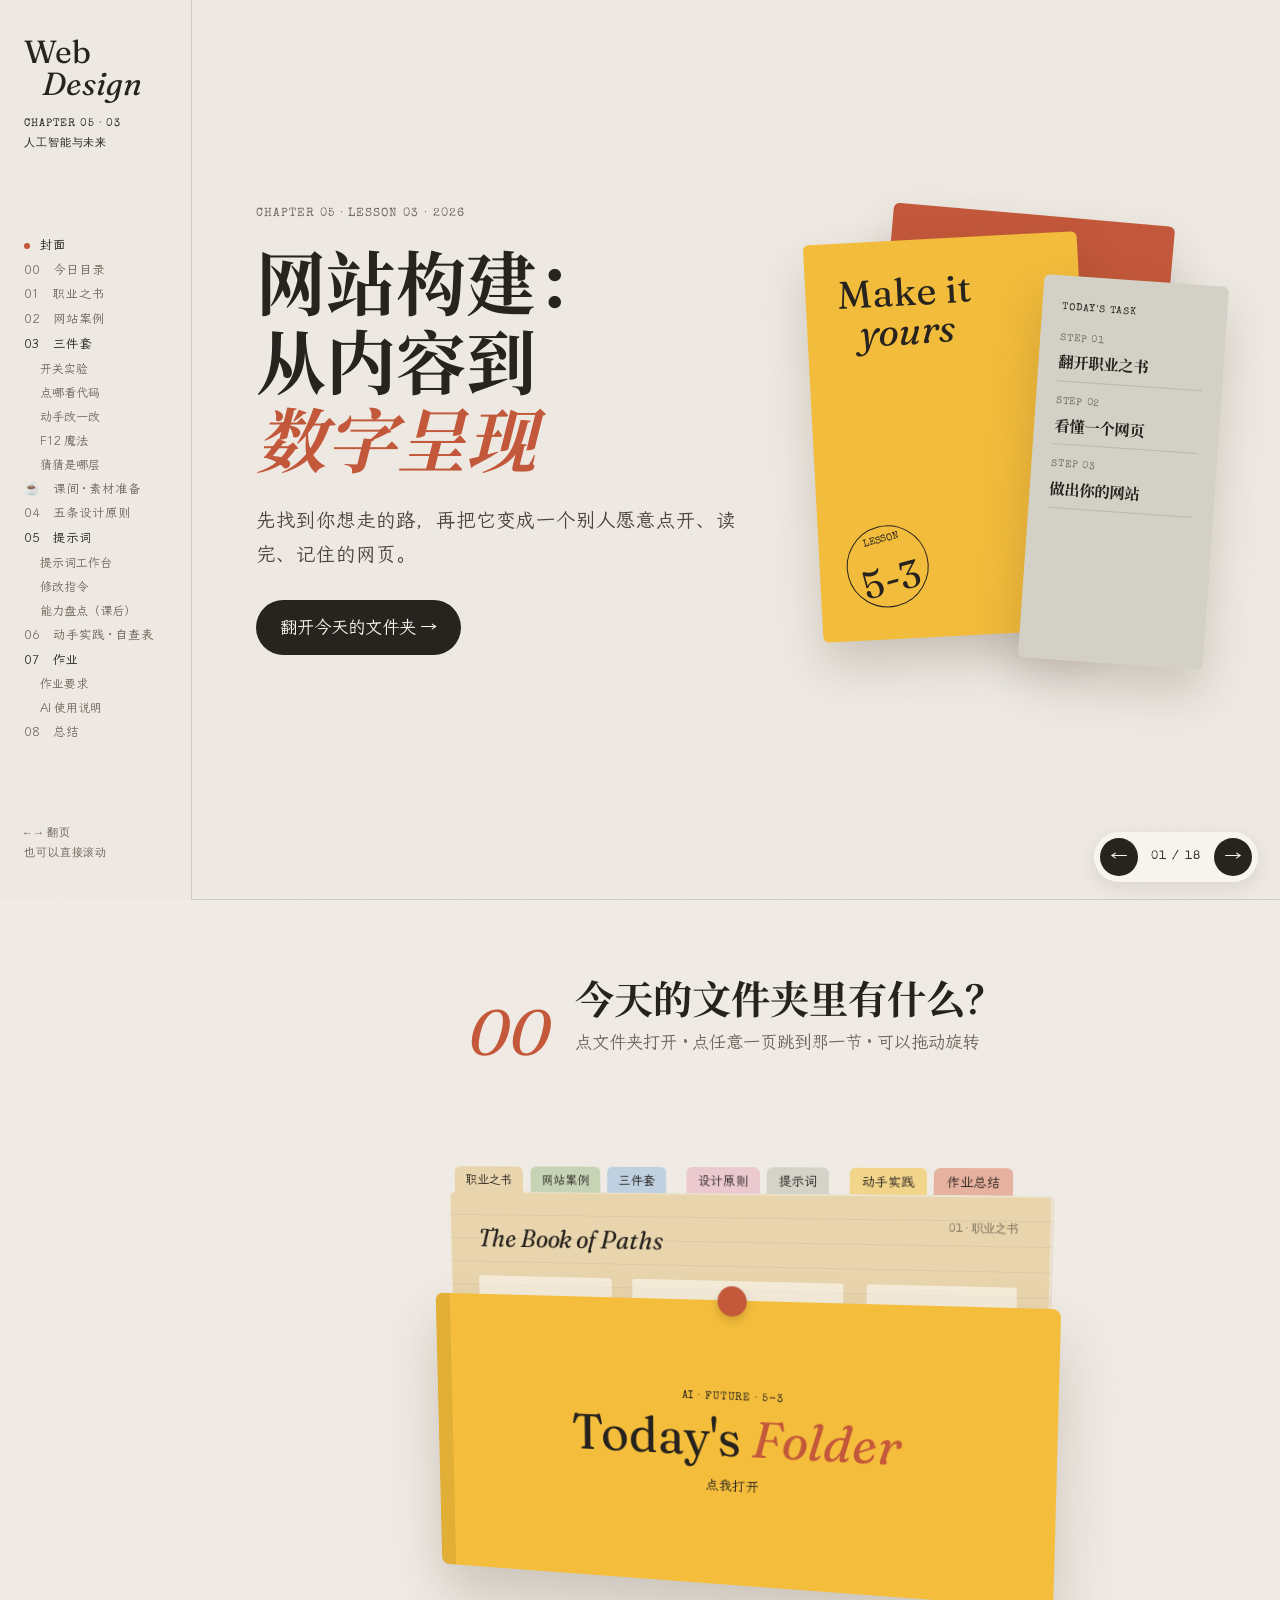
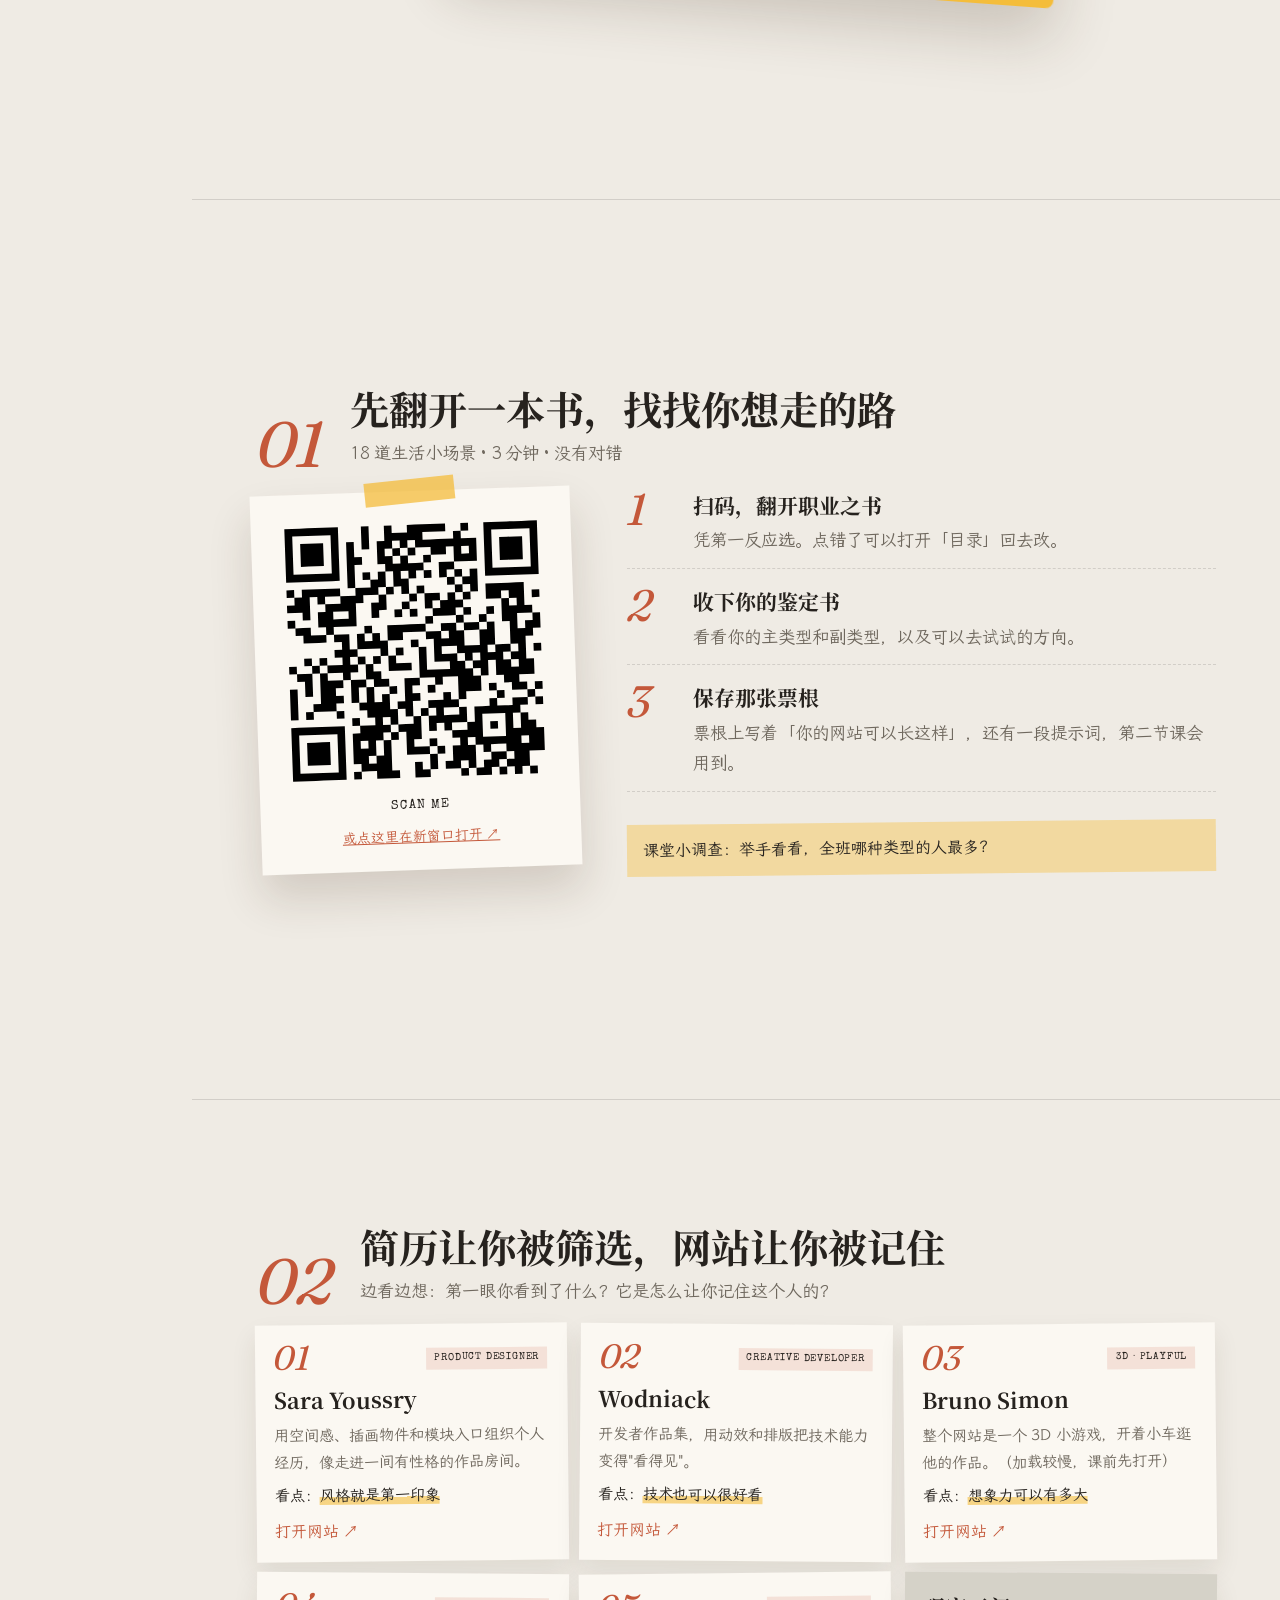
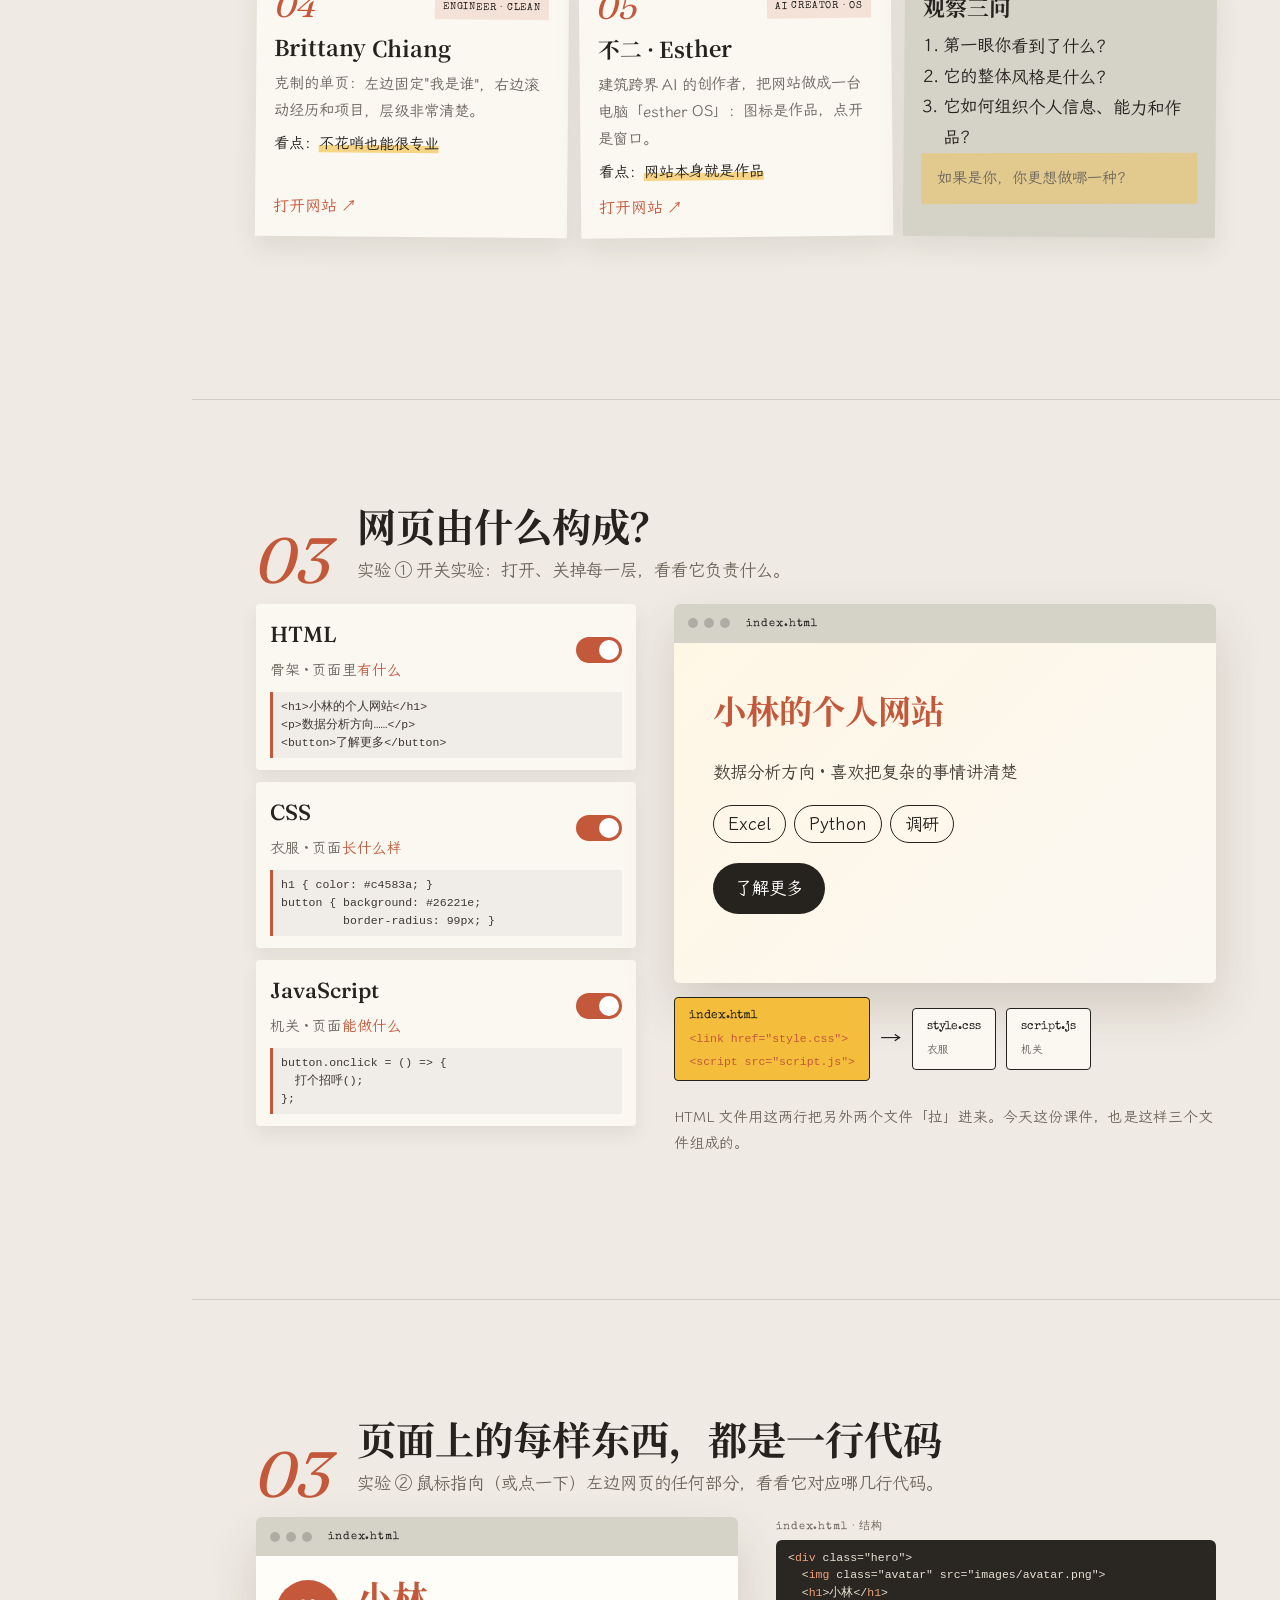
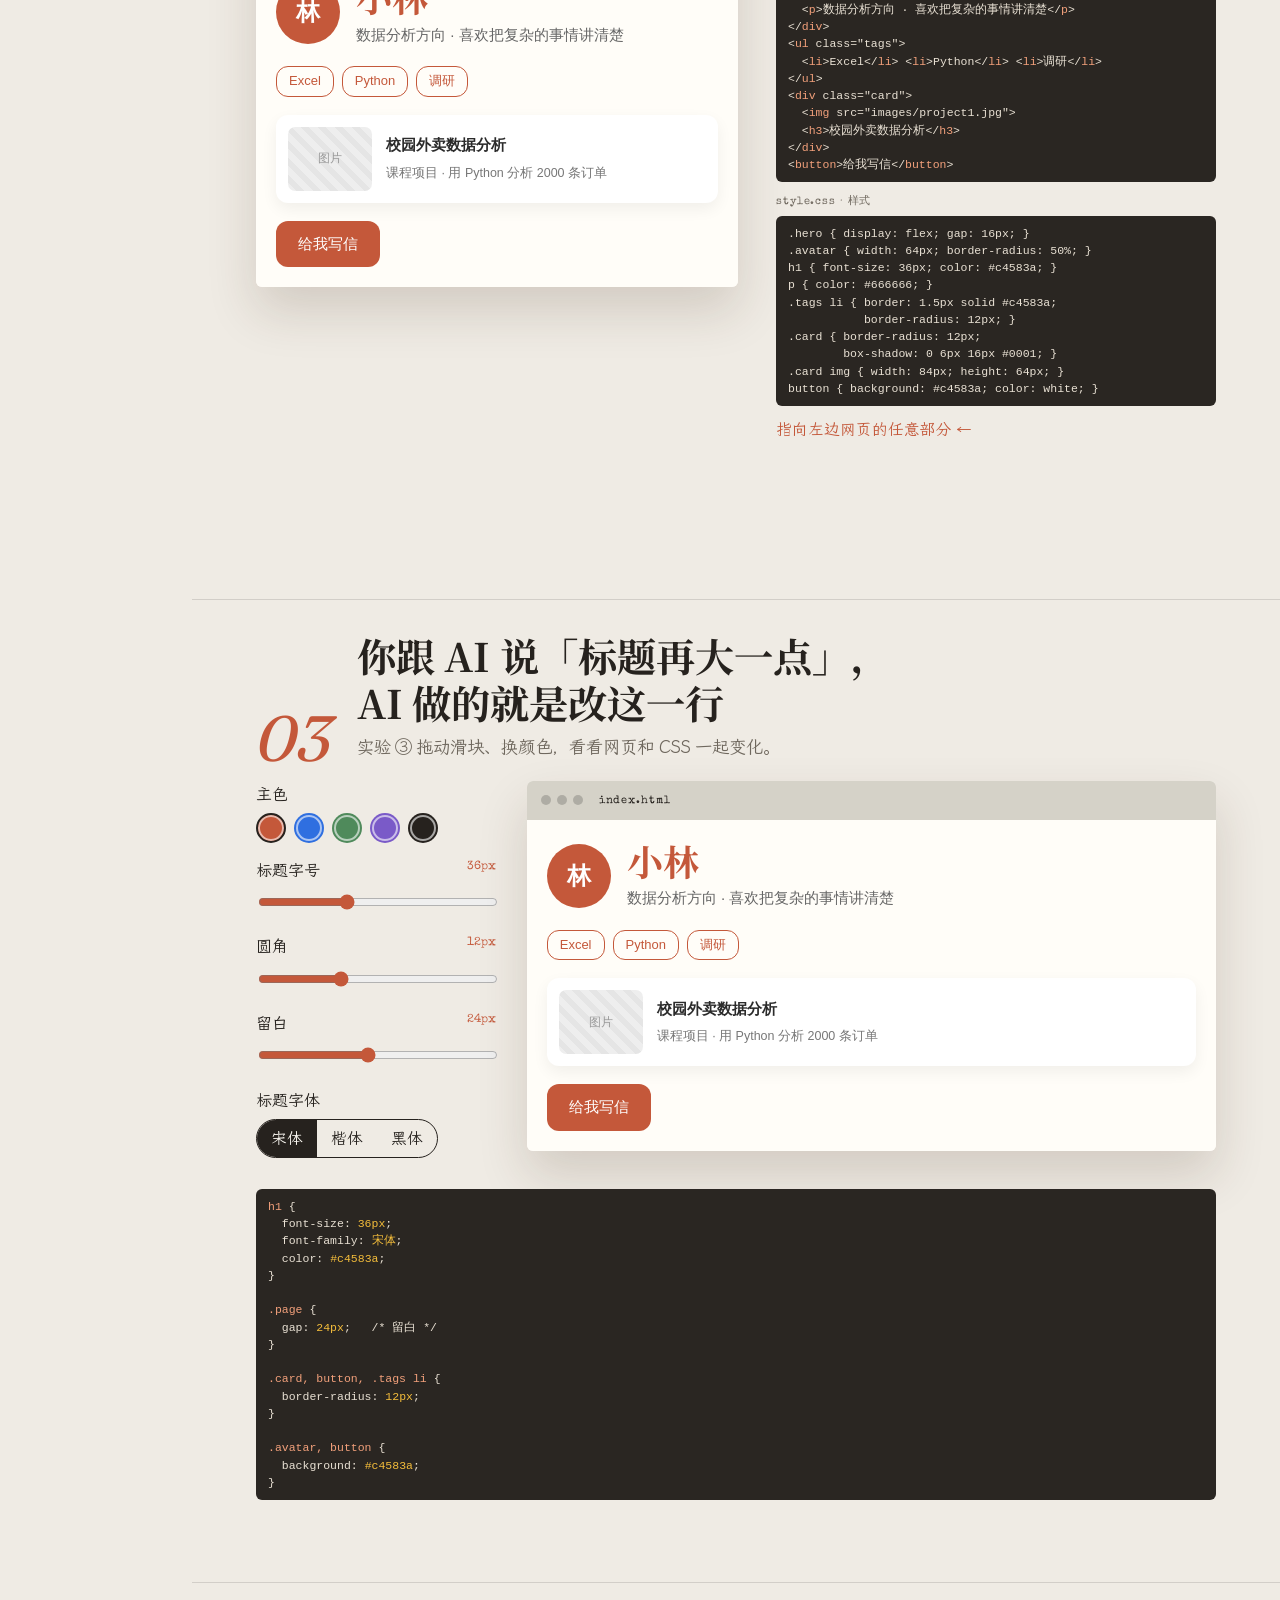
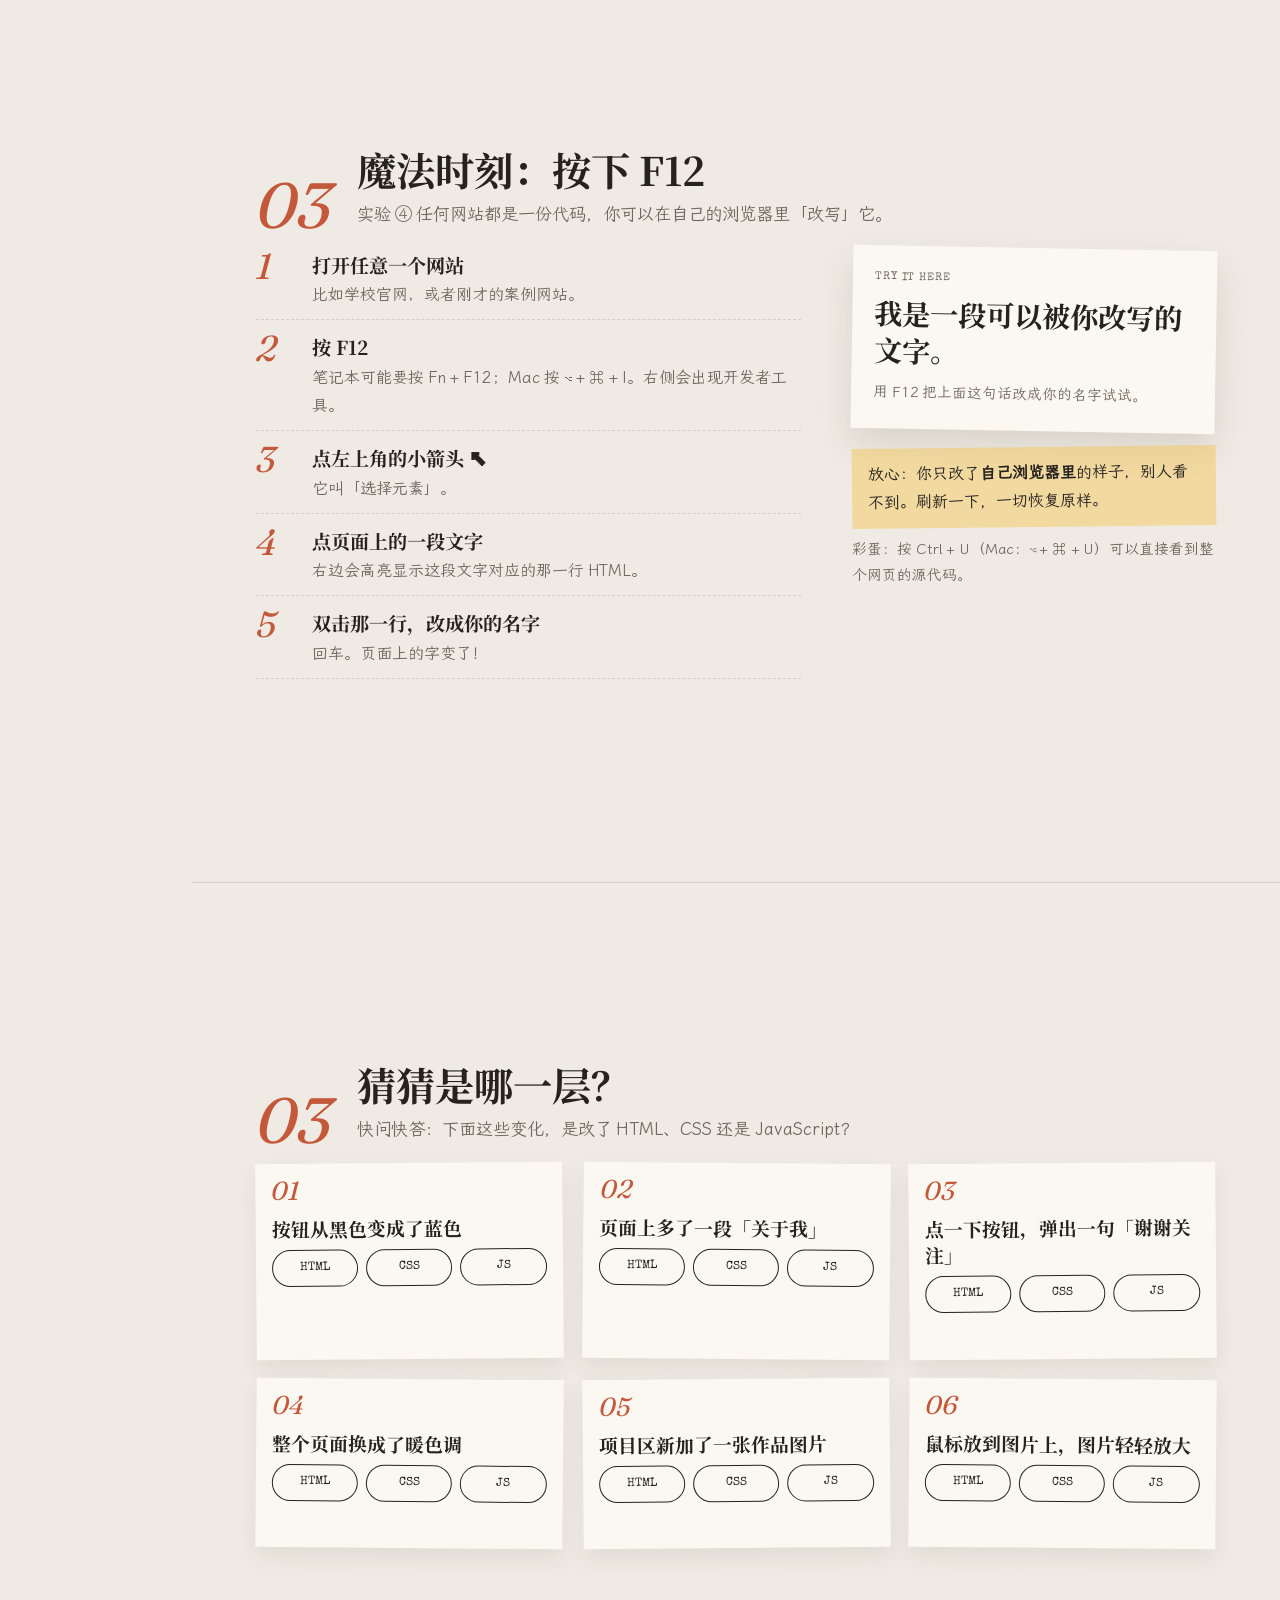
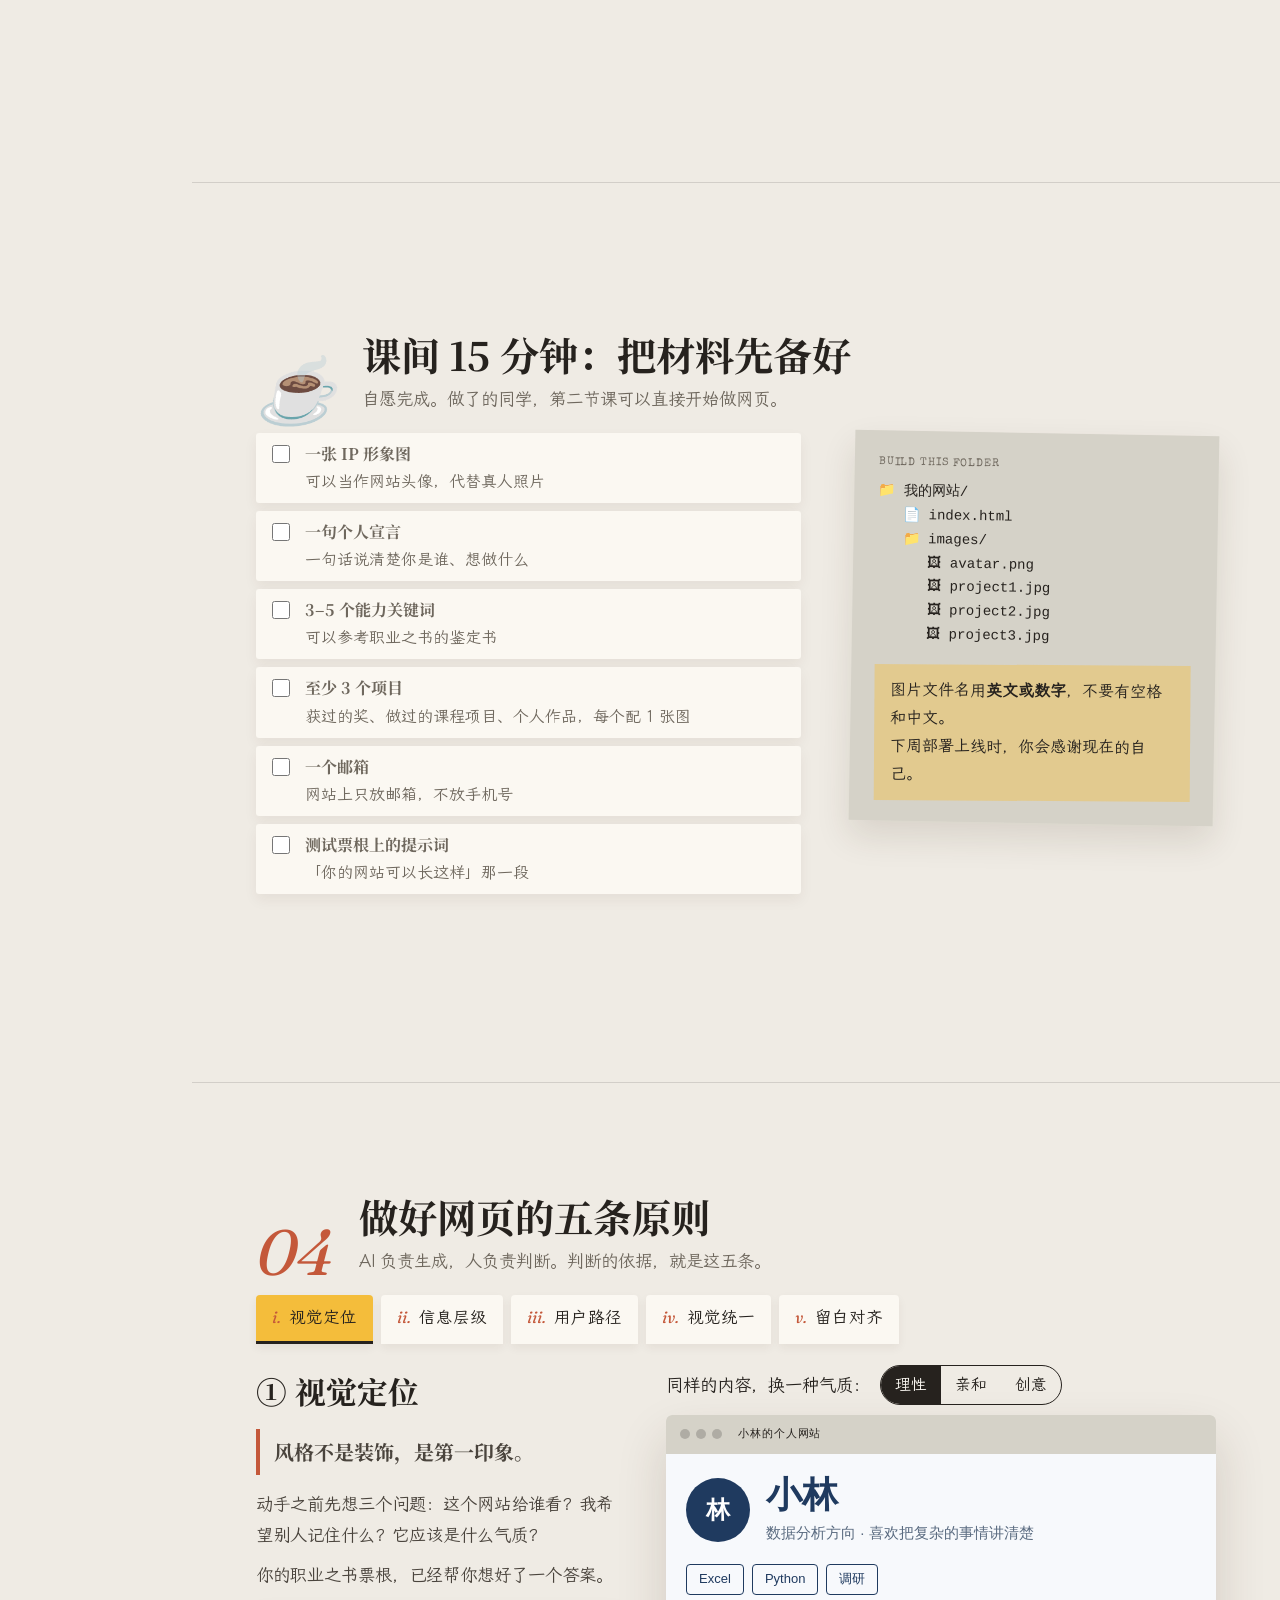
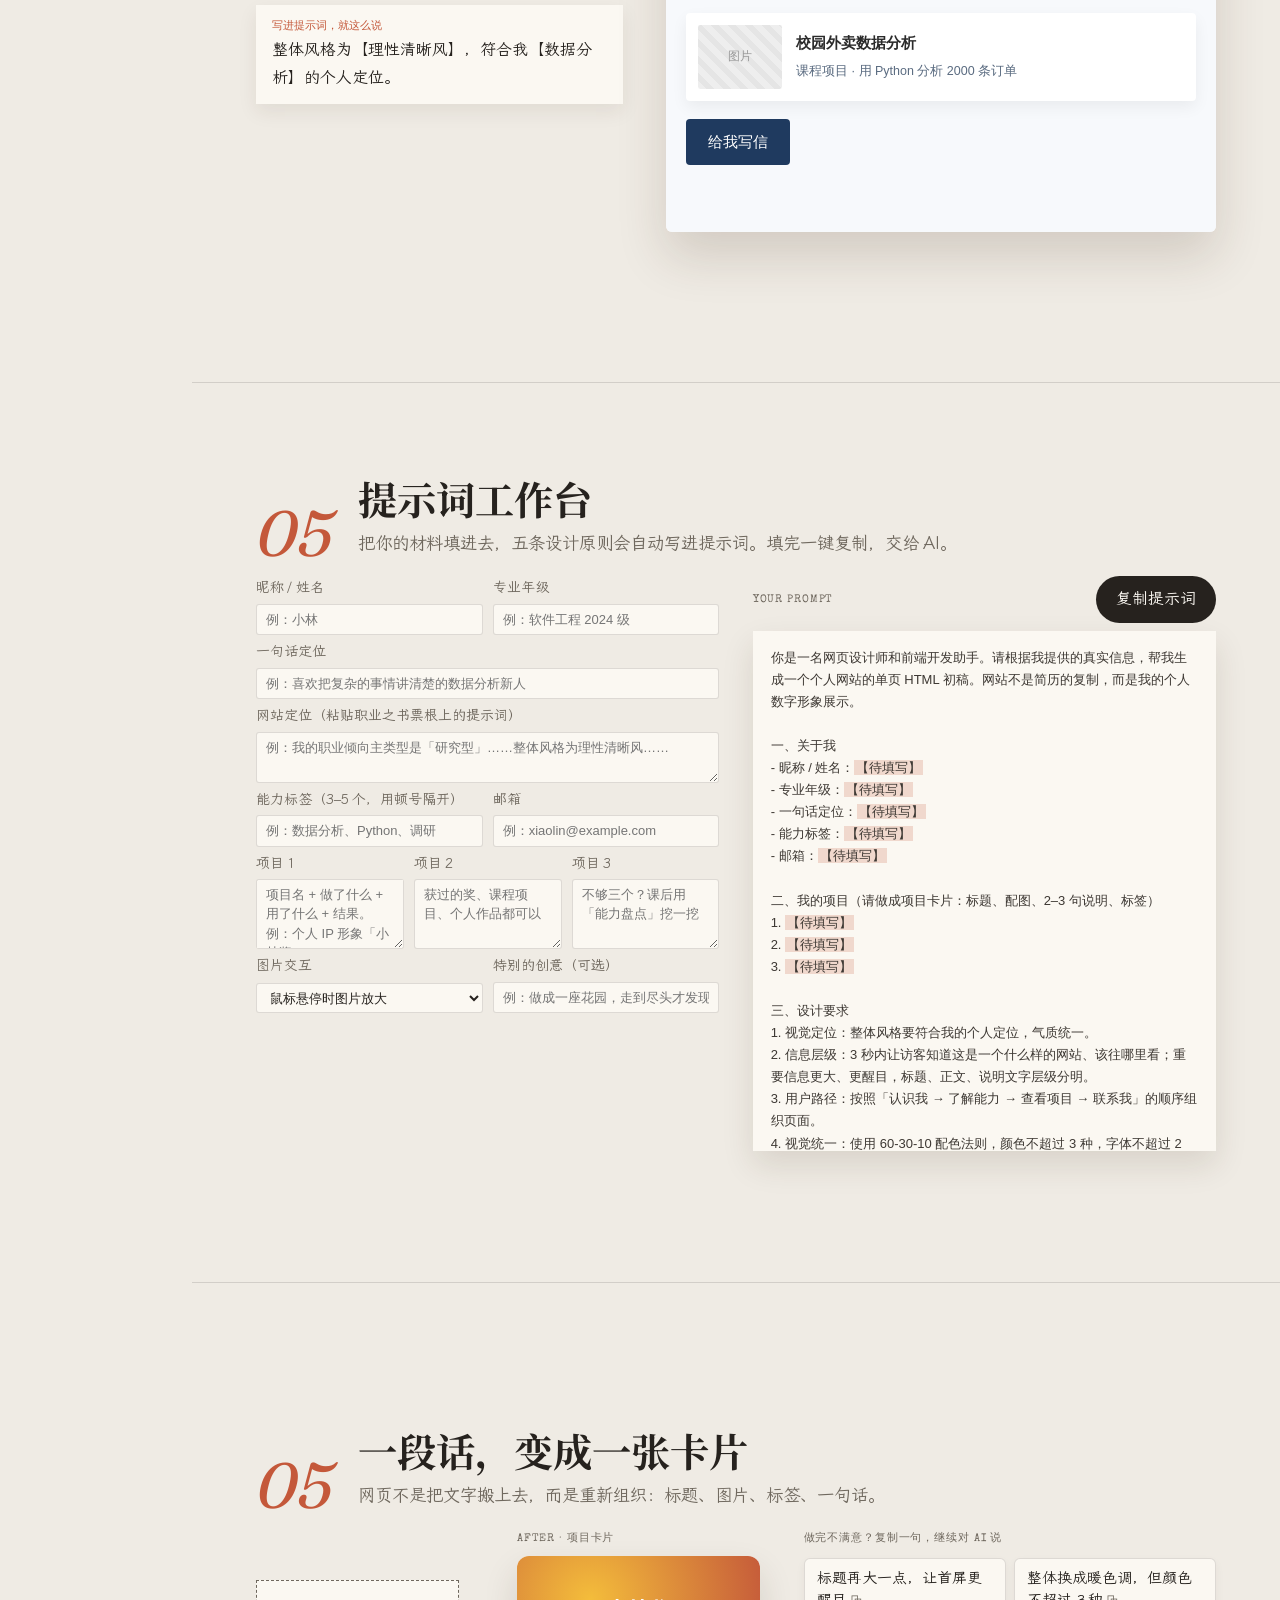
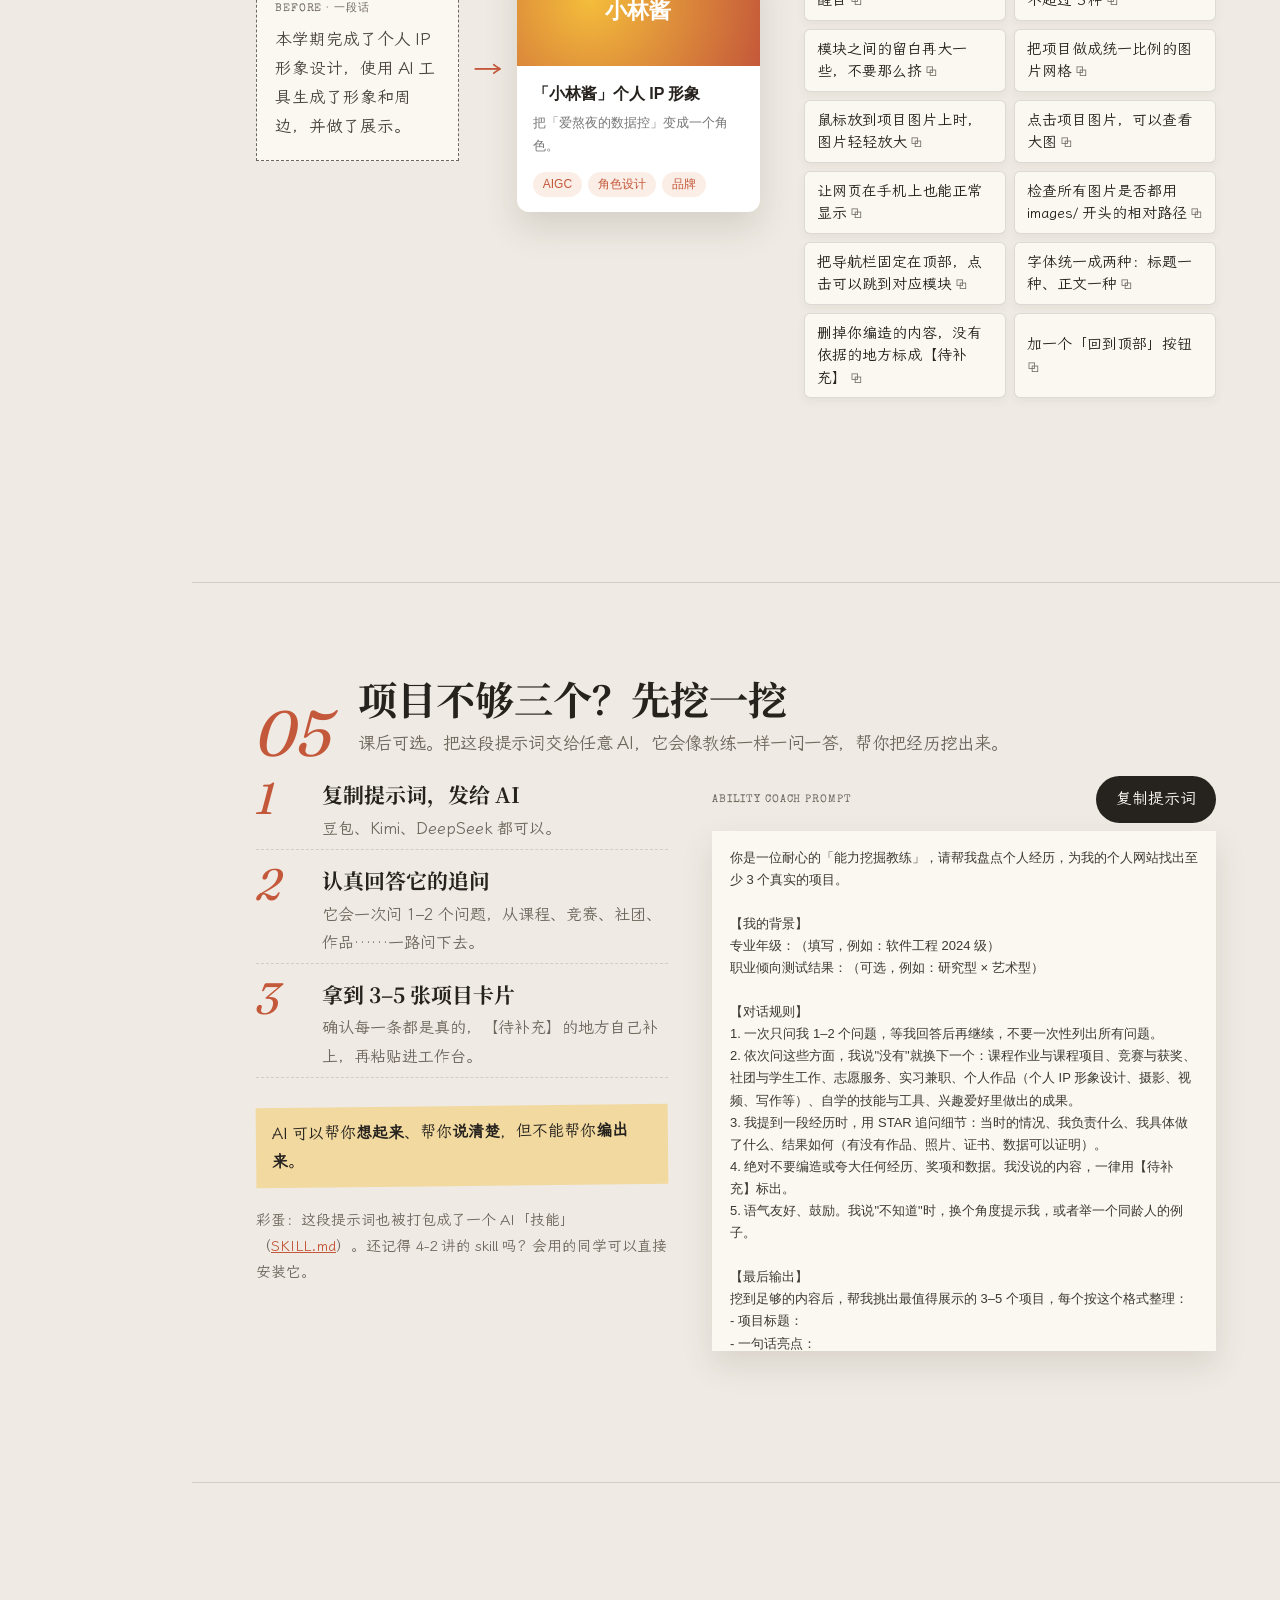
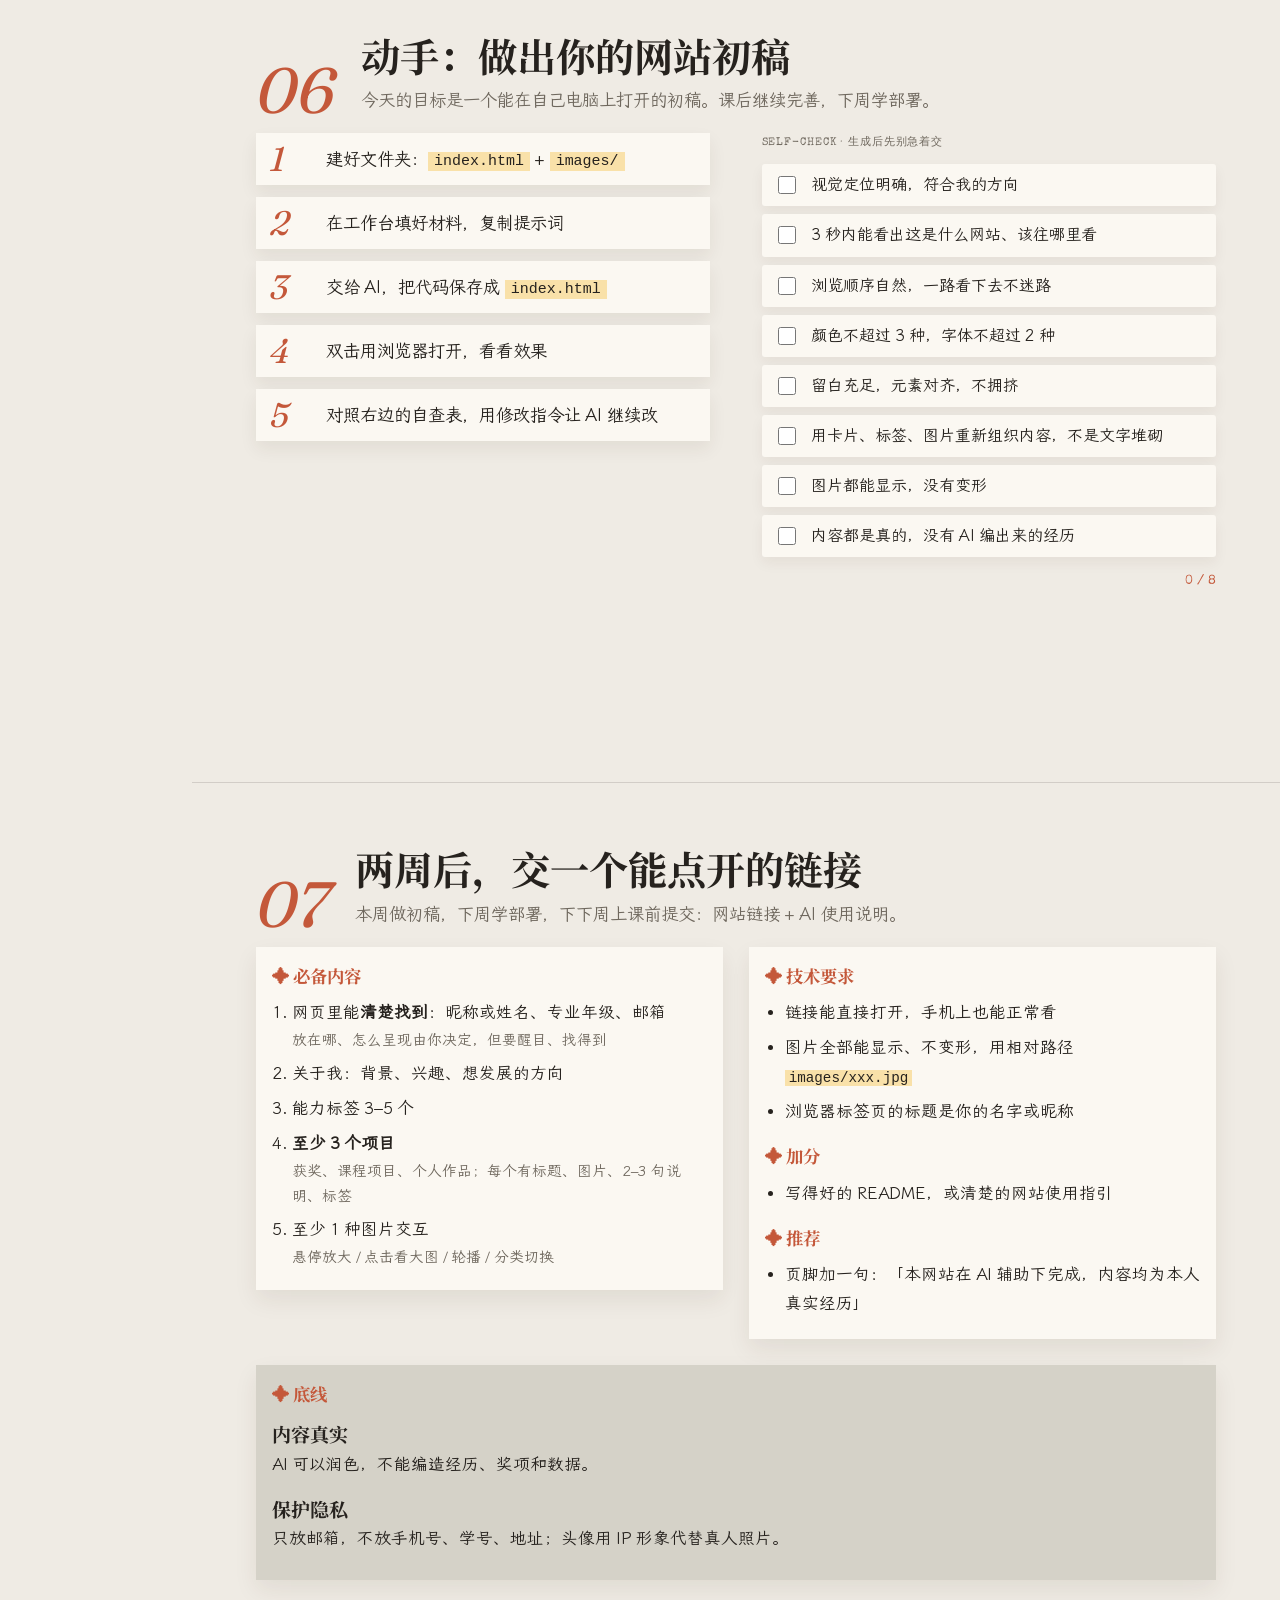
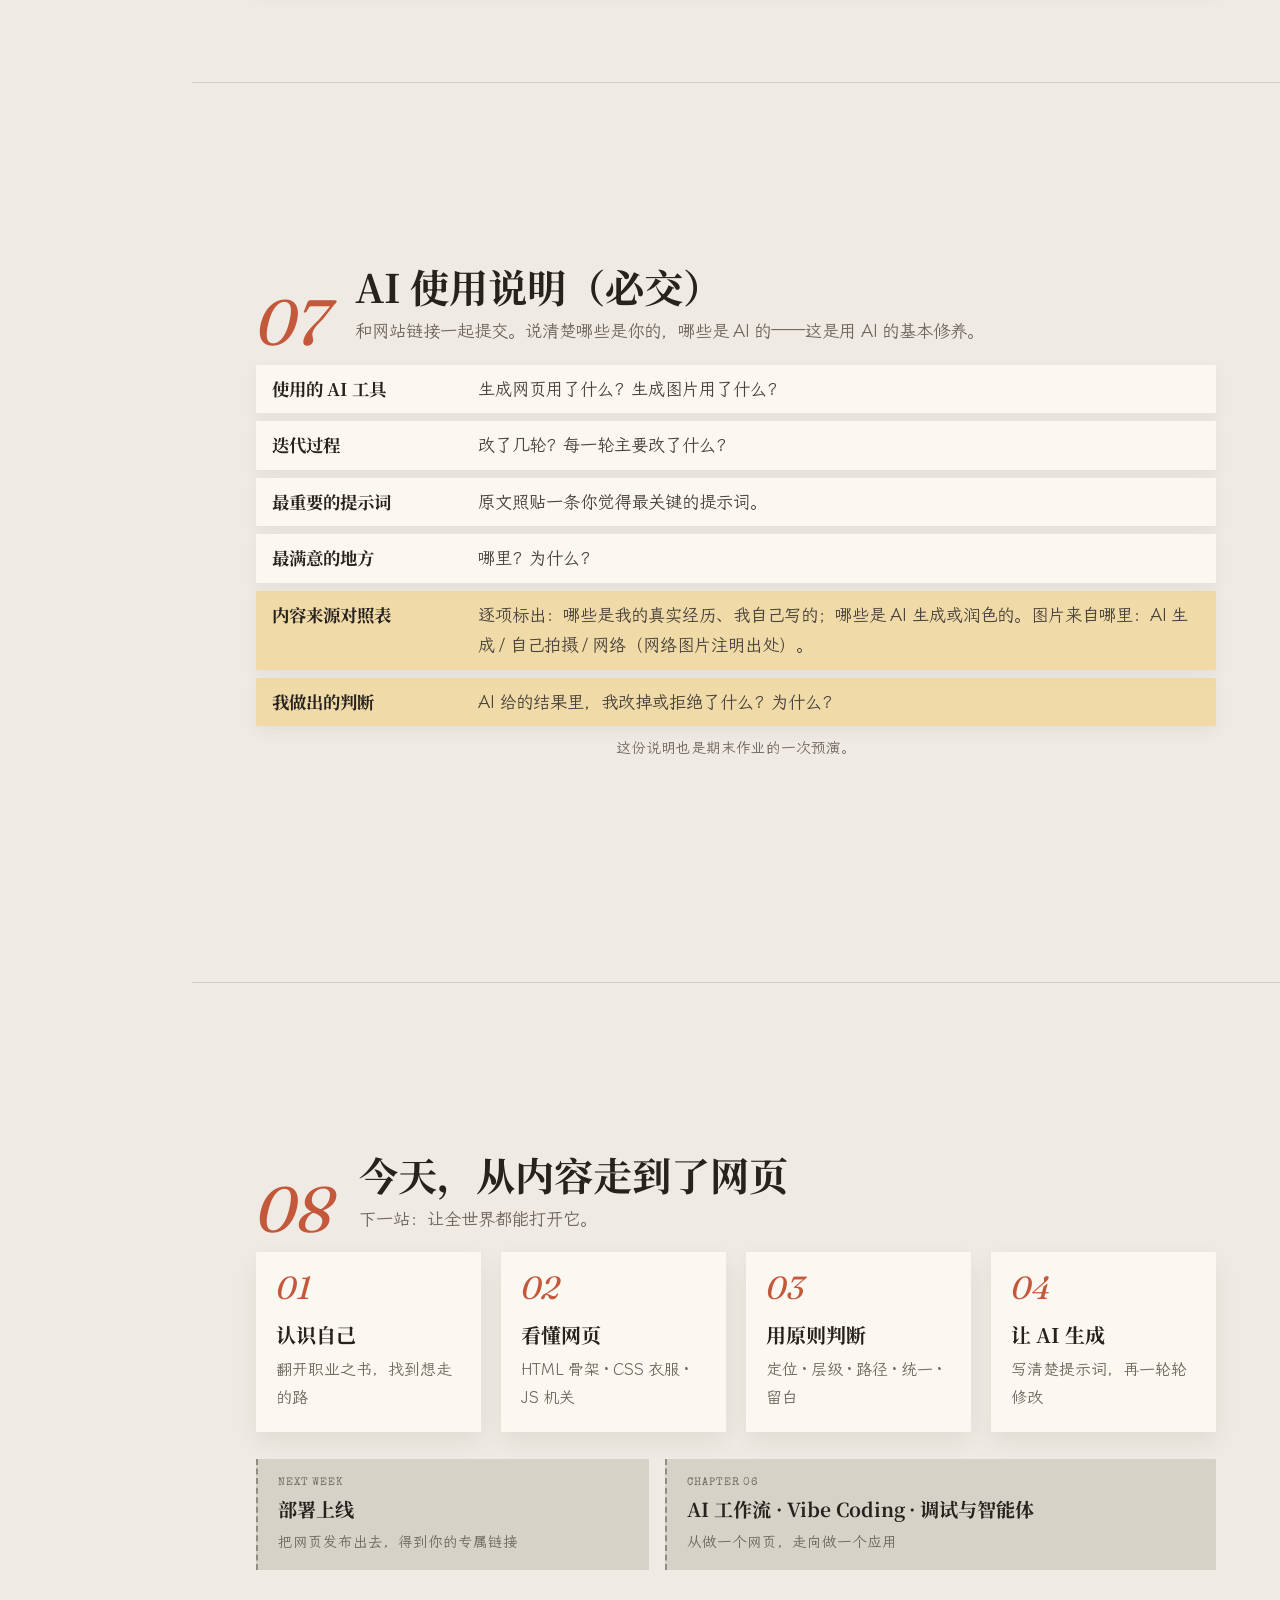
==== commit fb7fbe64: "Fix skill reference: skills were covered in 4-2 Co-Authored-By: Claude Opus 5.5 <noreply@anthropic.c" ====
--- a/index.html
+++ b/index.html
@@ -418,7 +418,7 @@
           <div class="step"><b>2</b><div><h3>认真回答它的追问</h3><p>它会一次问 1–2 个问题，从课程、竞赛、社团、作品……一路问下去。</p></div></div>
           <div class="step"><b>3</b><div><h3>拿到 3–5 张项目卡片</h3><p>确认每一条都是真的，【待补充】的地方自己补上，再粘贴进工作台。</p></div></div>
           <div class="note">AI 可以帮你<b>想起来</b>、帮你<b>说清楚</b>，但不能帮你<b>编出来</b>。</div>
-          <p class="aside-note">彩蛋：这段提示词也被打包成了一个 AI「技能」（<a href="https://github.com/RongchenTang/AI-Future-5-3/blob/main/skills/ability-inventory/SKILL.md" target="_blank" rel="noopener">SKILL.md</a>）。第六章我们会讲：怎样把一段提示词变成 AI 的一项技能。</p>
+          <p class="aside-note">彩蛋：这段提示词也被打包成了一个 AI「技能」（<a href="https://github.com/RongchenTang/AI-Future-5-3/blob/main/skills/ability-inventory/SKILL.md" target="_blank" rel="noopener">SKILL.md</a>）。还记得 4-2 讲的 skill 吗？会用的同学可以直接安装它。</p>
         </div>
         <div class="dig-right">
           <div class="out-head"><p class="type">ABILITY COACH PROMPT</p><button class="ink-btn" type="button" data-copy="digPrompt">复制提示词</button></div>
--- a/css/style.css
+++ b/css/style.css
@@ -254,7 +254,7 @@
 /* ---------- 小林的网站（实验 ②③ 与设计原则共用） ---------- */
 .xl {
   --c: #c4583a; --r: 12px; --g: 24px; --hs: 36px; --hf: var(--zh);
-  display: grid; gap: var(--g); padding: calc(var(--g) + 6px); background: #fffdf8; font-family: -apple-system, "PingFang SC", "Microsoft YaHei", sans-serif; font-size: 15px; color: #2b2b2b; transition: all .3s;
+  --px: calc(var(--g) + 6px); display: grid; gap: var(--g); padding: var(--px); background: #fffdf8; font-family: -apple-system, "PingFang SC", "Microsoft YaHei", sans-serif; font-size: 15px; color: #2b2b2b; transition: all .3s;
 }
 .xl-hero { display: flex; align-items: center; gap: 16px; }
 .xl-avatar { flex: none; display: grid; place-items: center; width: 64px; height: 64px; border-radius: 50%; background: var(--c); color: #fff; font-size: 24px; font-weight: 700; transition: all .3s; }
@@ -367,7 +367,9 @@
 .xl.pathed .path-no { display: grid; place-items: center; position: absolute; left: -14px; top: -10px; width: 24px; height: 24px; border-radius: 50%; background: var(--ink); color: #fff; font-size: 12px; font-family: var(--type); z-index: 1; }
 .xl.messy { --g: 6px; }
 .xl.messy > :nth-child(2) { margin-left: 34px; } .xl.messy > :nth-child(3) { margin-left: 8px; width: 82%; } .xl.messy > :nth-child(4) { margin-left: 52px; }
-.xl.grid-on { background-image: linear-gradient(90deg, rgba(196,88,58,.35) 1px, transparent 1px); background-size: calc(100% / 6) 100%; background-position: calc(var(--g) + 6px) 0; }
+.xl.grid-on { position: relative; }
+.xl.grid-on::before { content: ""; position: absolute; top: 0; bottom: 0; left: calc(var(--px) - 1px); border-left: 2px dashed var(--terra); pointer-events: none; z-index: 2; }
+.xl.grid-on::after { content: "对齐线"; position: absolute; top: 6px; left: calc(var(--px) + 6px); padding: 1px 6px; background: var(--terra); color: #fff; font-size: 11px; border-radius: 3px; z-index: 2; }
 .xl.rainbow h4 { color: #e0249a; font-family: "Comic Sans MS", cursive; }
 .xl.rainbow .xl-hero p { color: #1aa34a; font-family: "Courier New", monospace; }
 .xl.rainbow .xl-avatar { background: #ff8a00; }
@@ -517,7 +519,7 @@
   .hw-col { padding: 14px 16px; }
   .make-steps li { padding: 9px 14px; }
   .code { font-size: 11.5px; line-height: 1.5; padding: 9px 12px; margin-bottom: 10px; }
-  .xl { gap: calc(var(--g) * .75); padding: 20px; }
+  .xl { gap: calc(var(--g) * .75); --px: 20px; }
   .studio-form label { font-size: .8em; }
   .studio-form input, .studio-form textarea, .studio-form select { padding: 5px 9px; font-size: 13px; }
   .prompt-out { max-height: min(58vh, 520px); }
@@ -543,7 +545,7 @@
   .f-row { grid-template-columns: 1fr; }
   .report-row { grid-template-columns: 1fr; gap: 2px; }
   .rule-tabs button { padding: 6px 10px; font-size: .85em; }
-  .xl { padding: 16px; } .xl-hero { gap: 10px; } .xl-avatar { width: 48px; height: 48px; }
+  .xl { --px: 16px; } .xl-hero { gap: 10px; } .xl-avatar { width: 48px; height: 48px; }
 }
 
 @media (prefers-reduced-motion: reduce) {
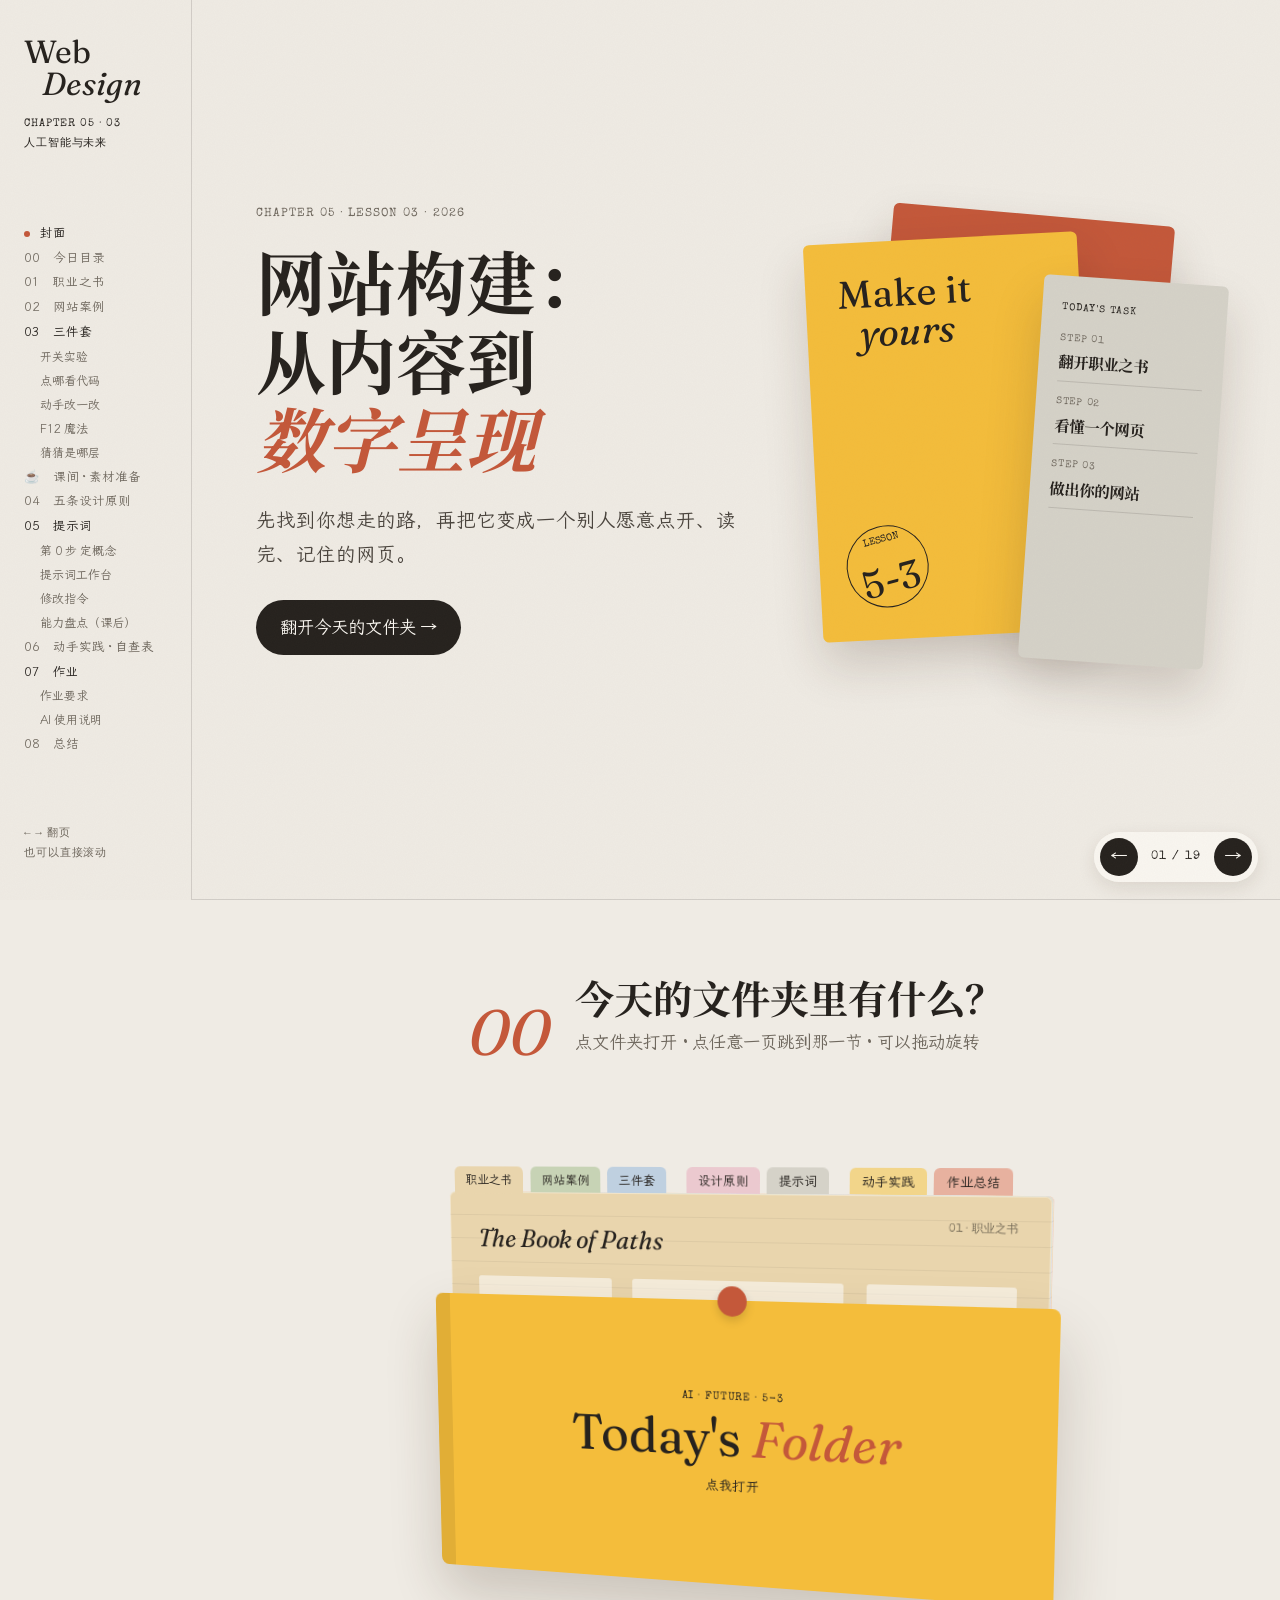
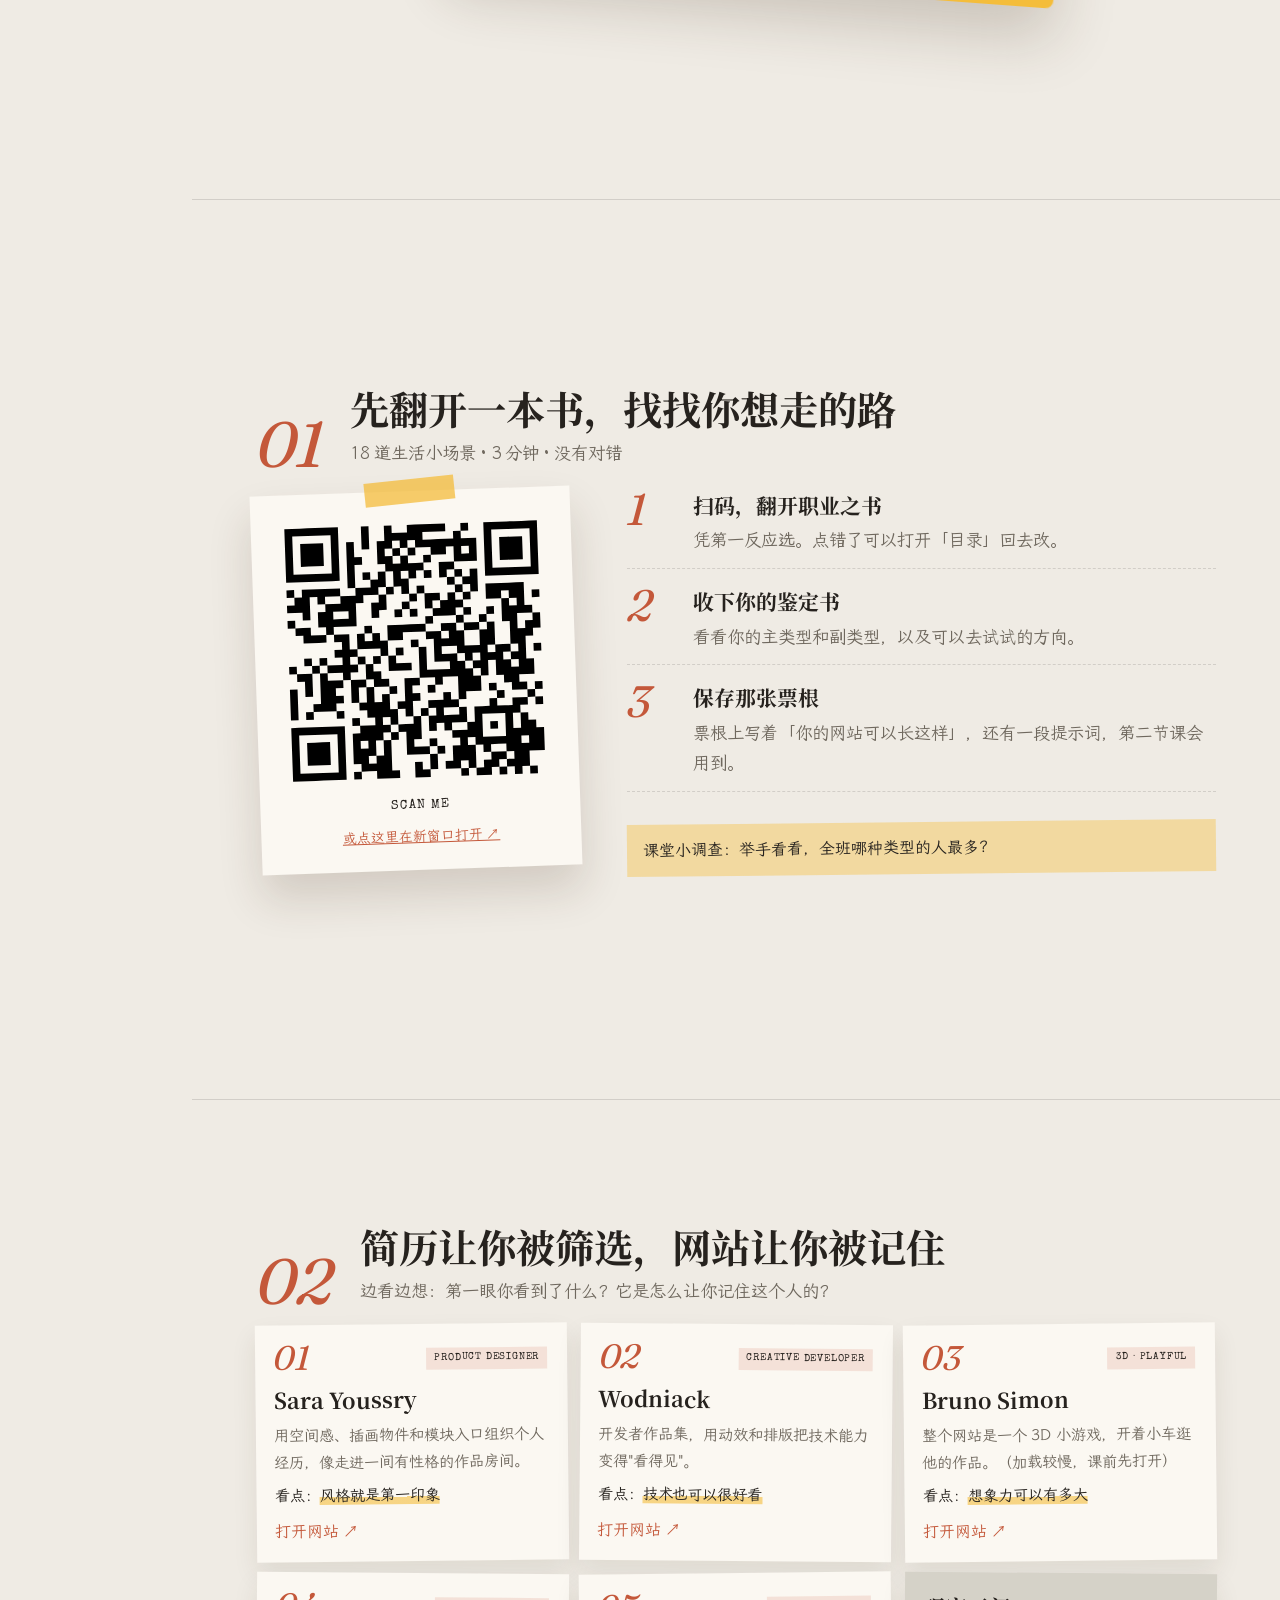
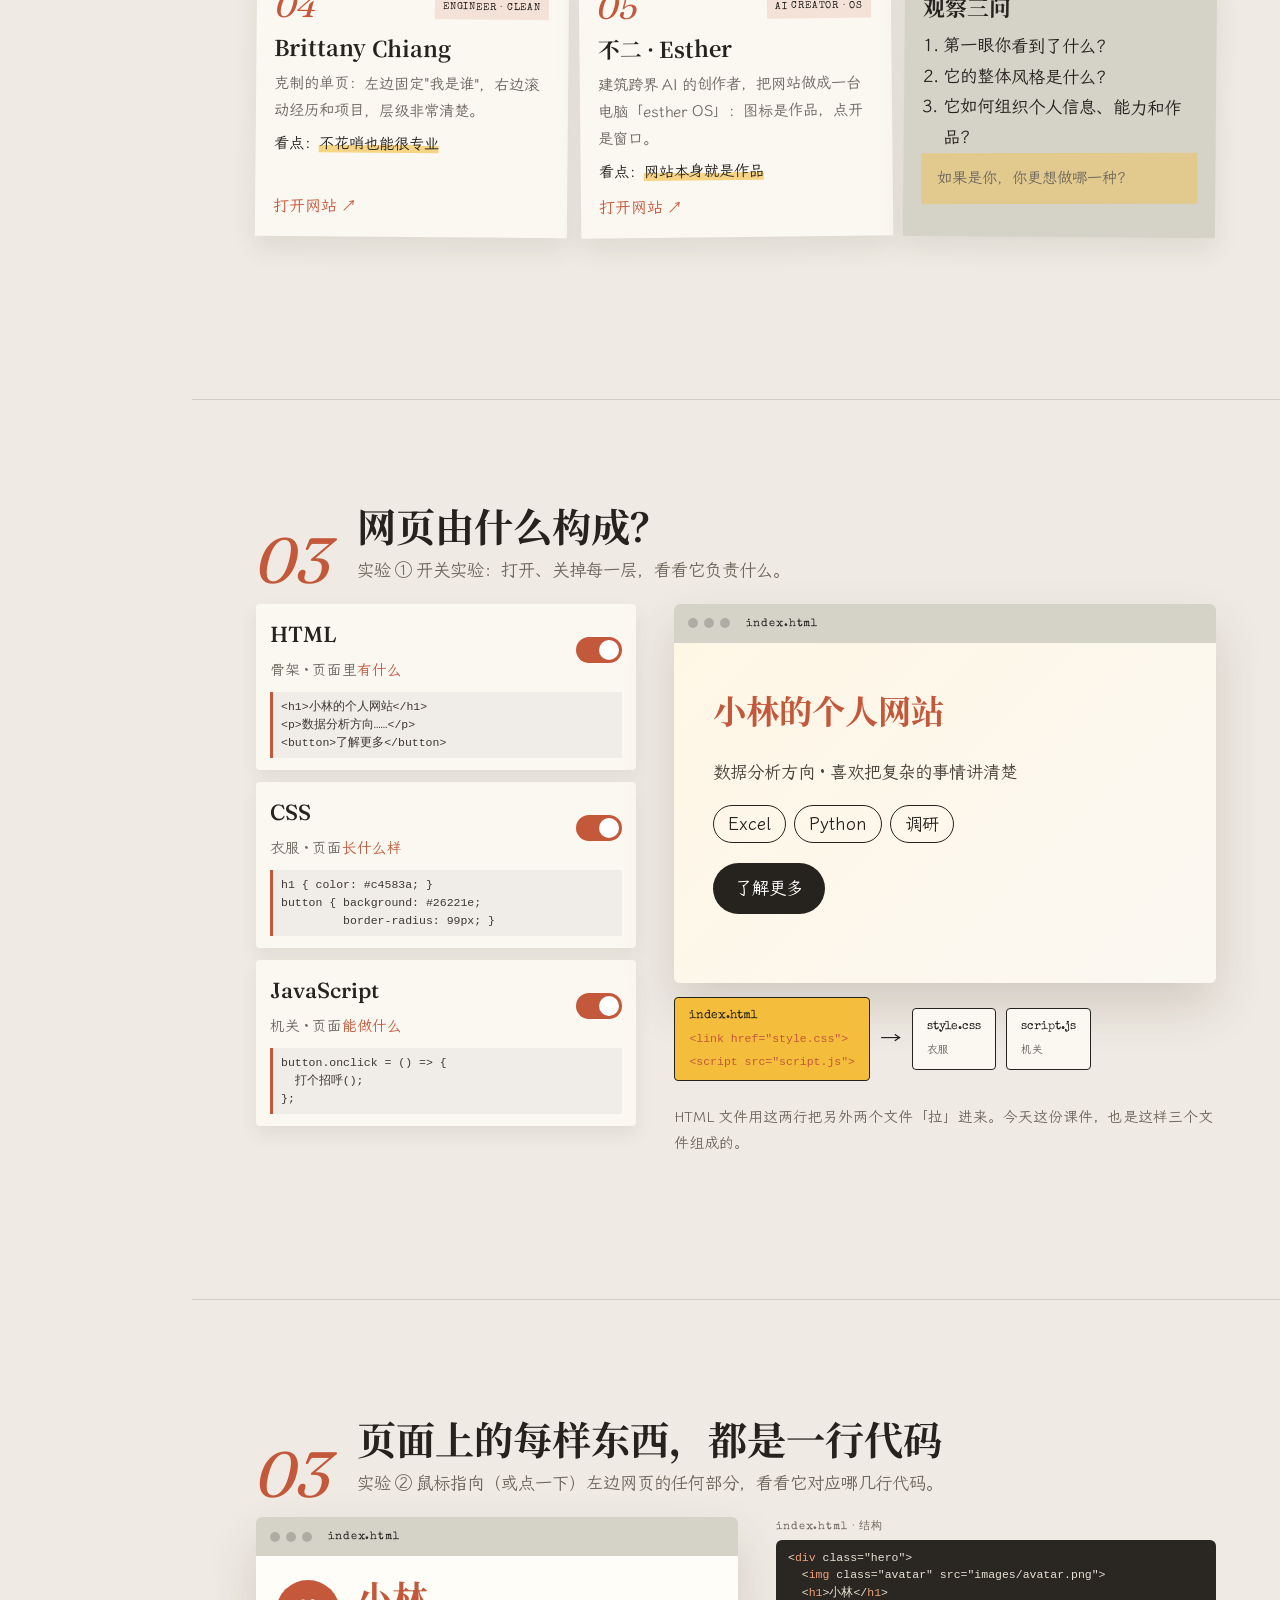
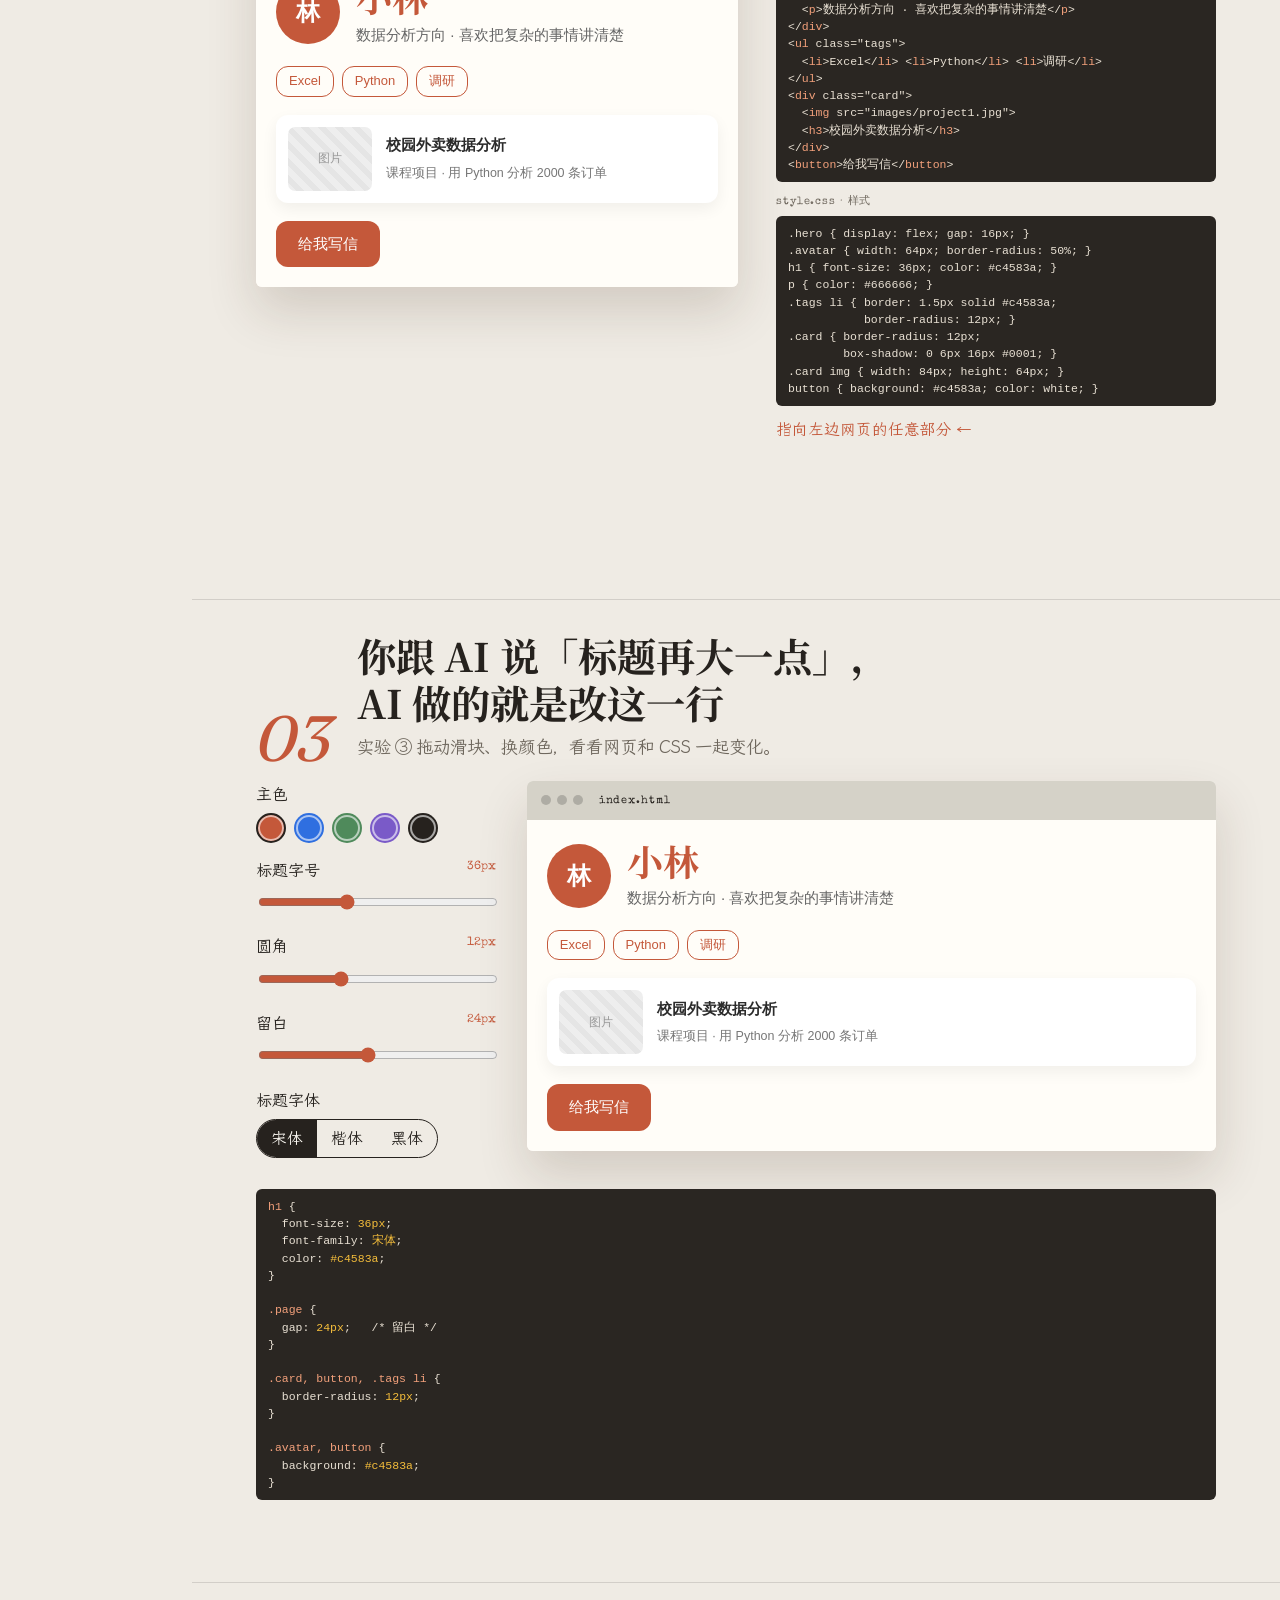
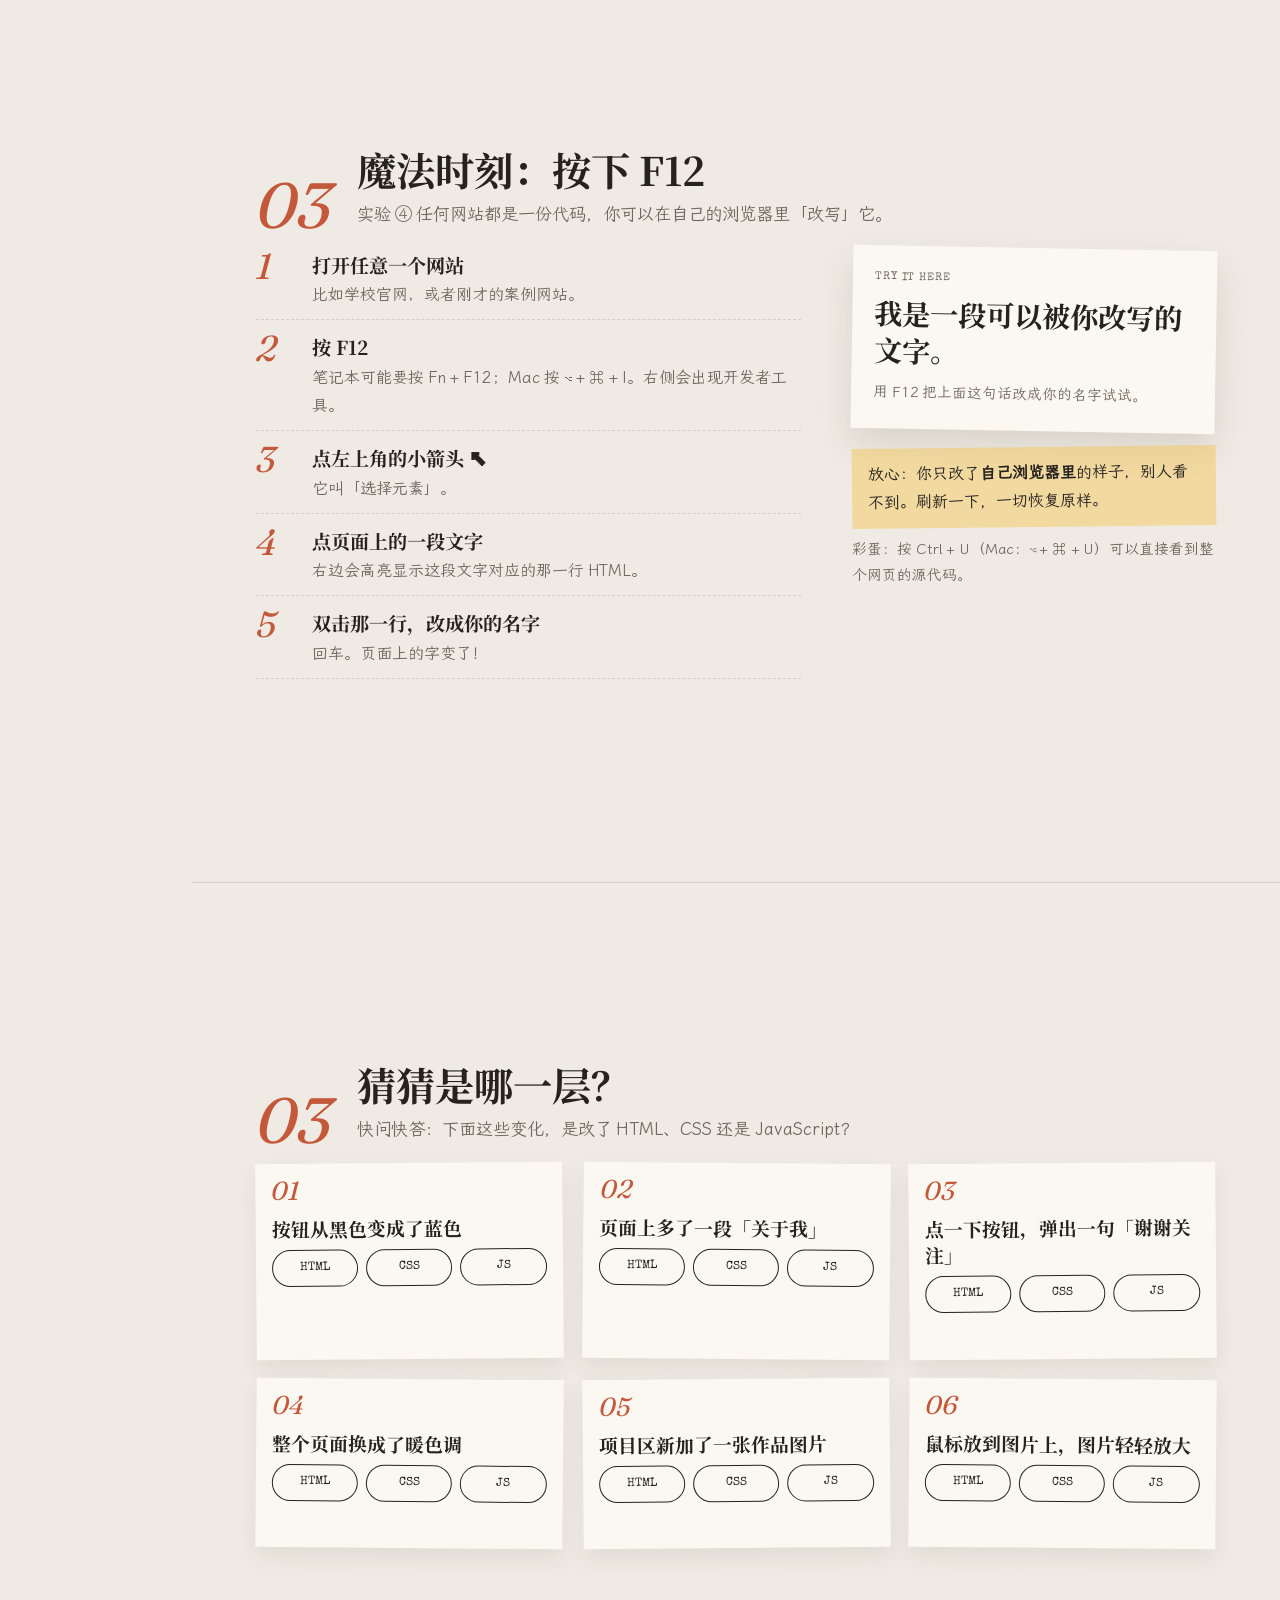
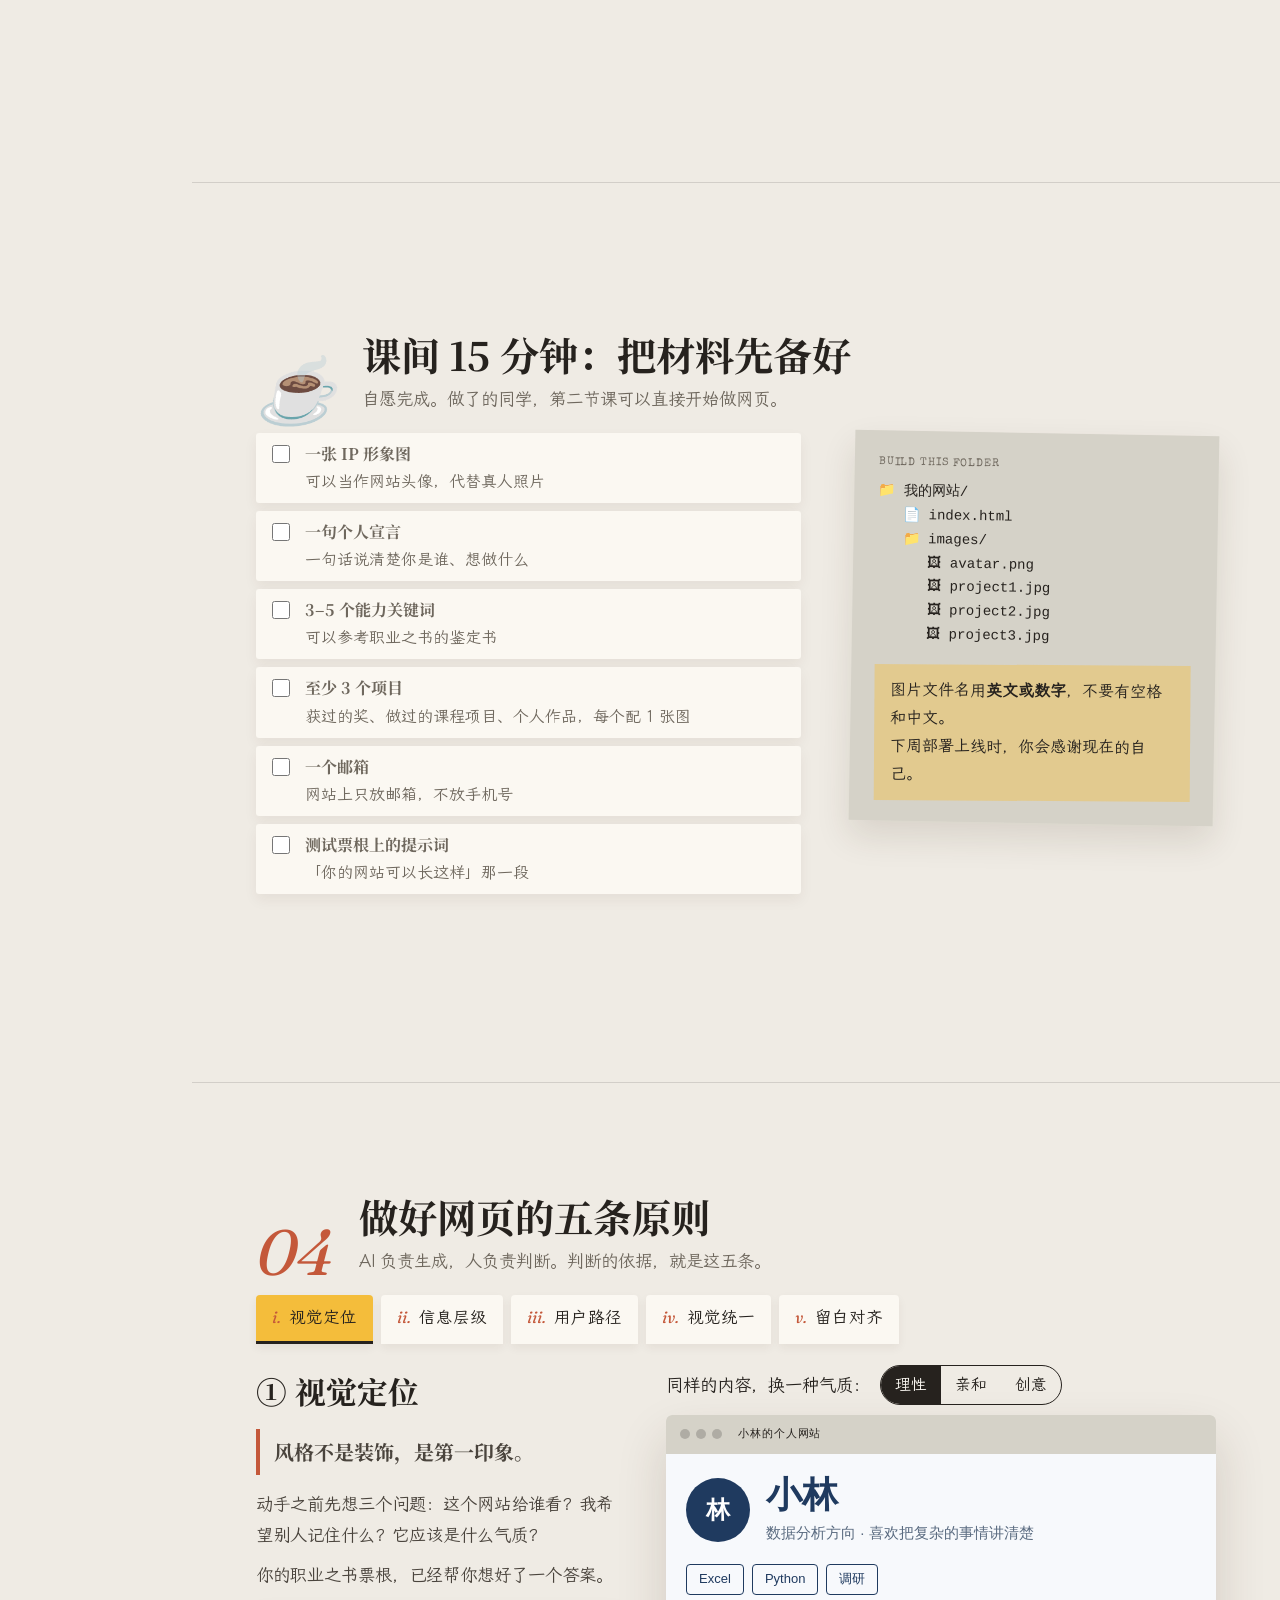
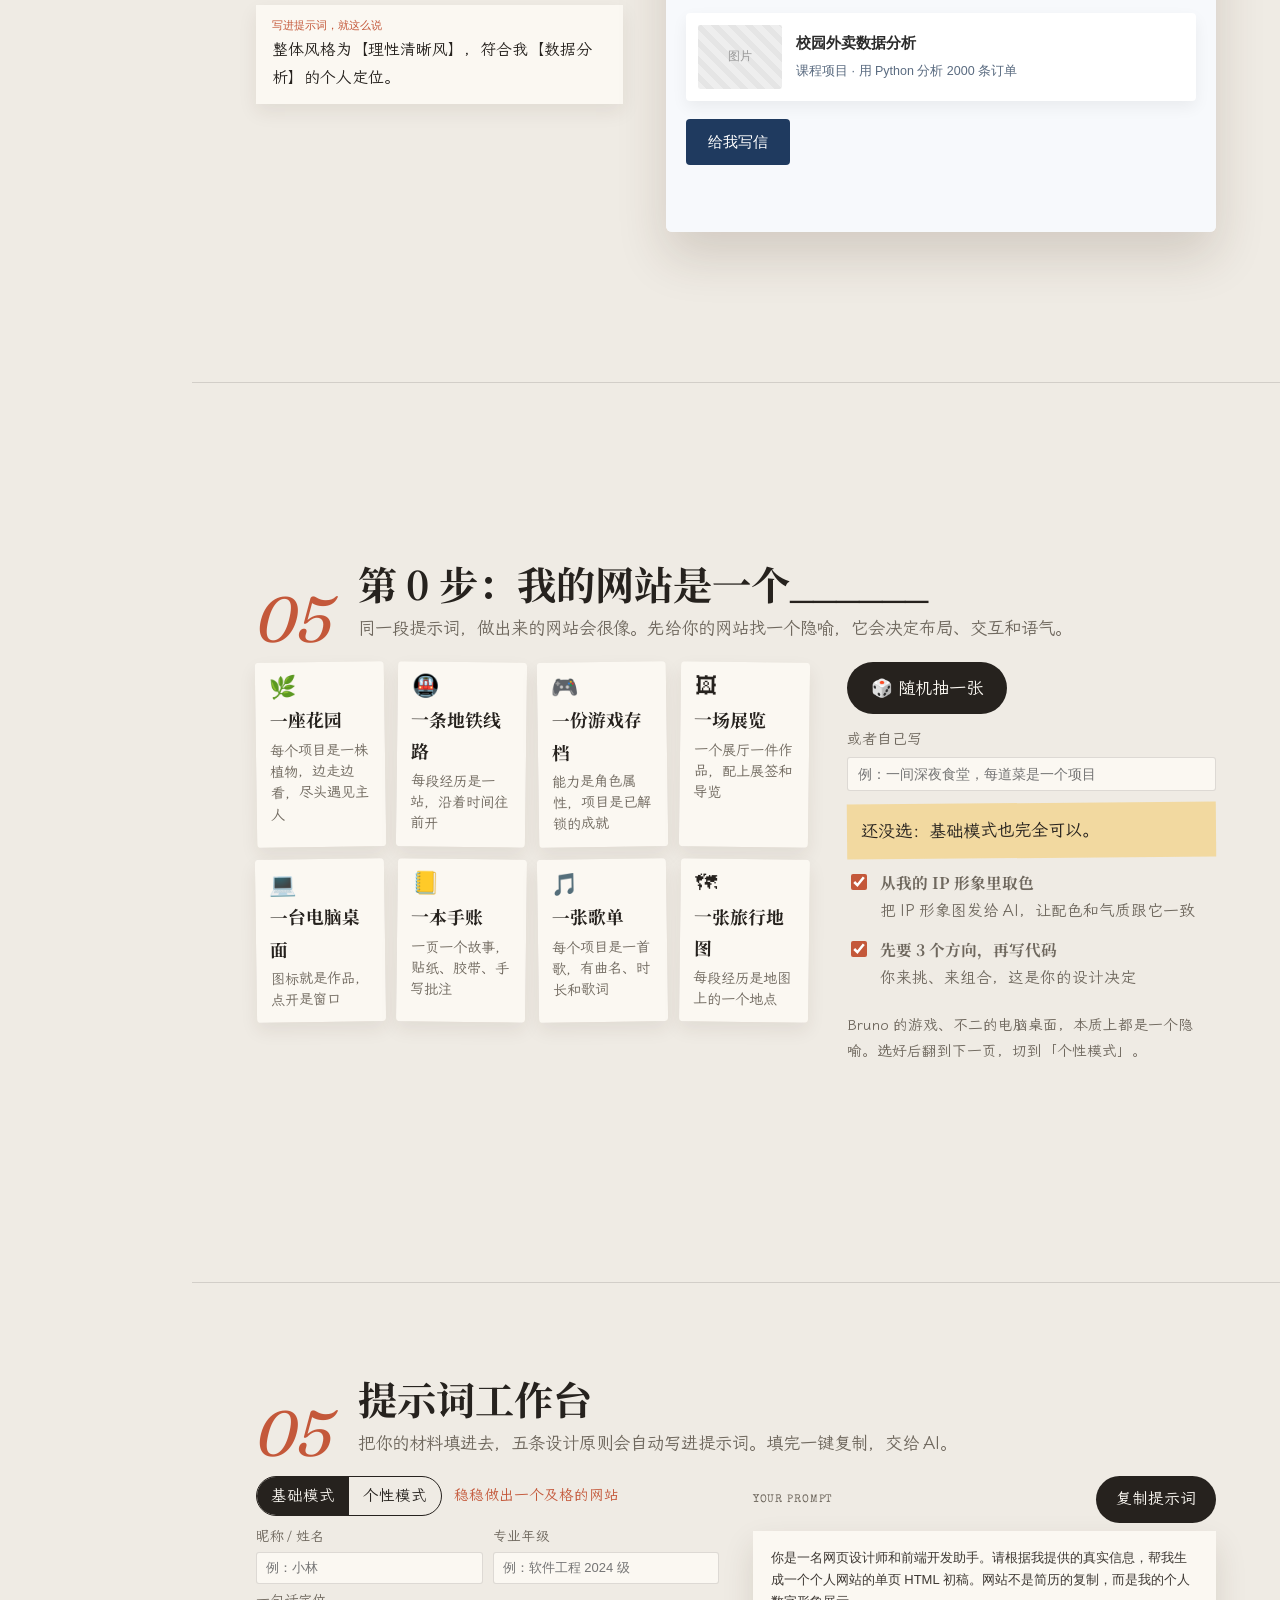
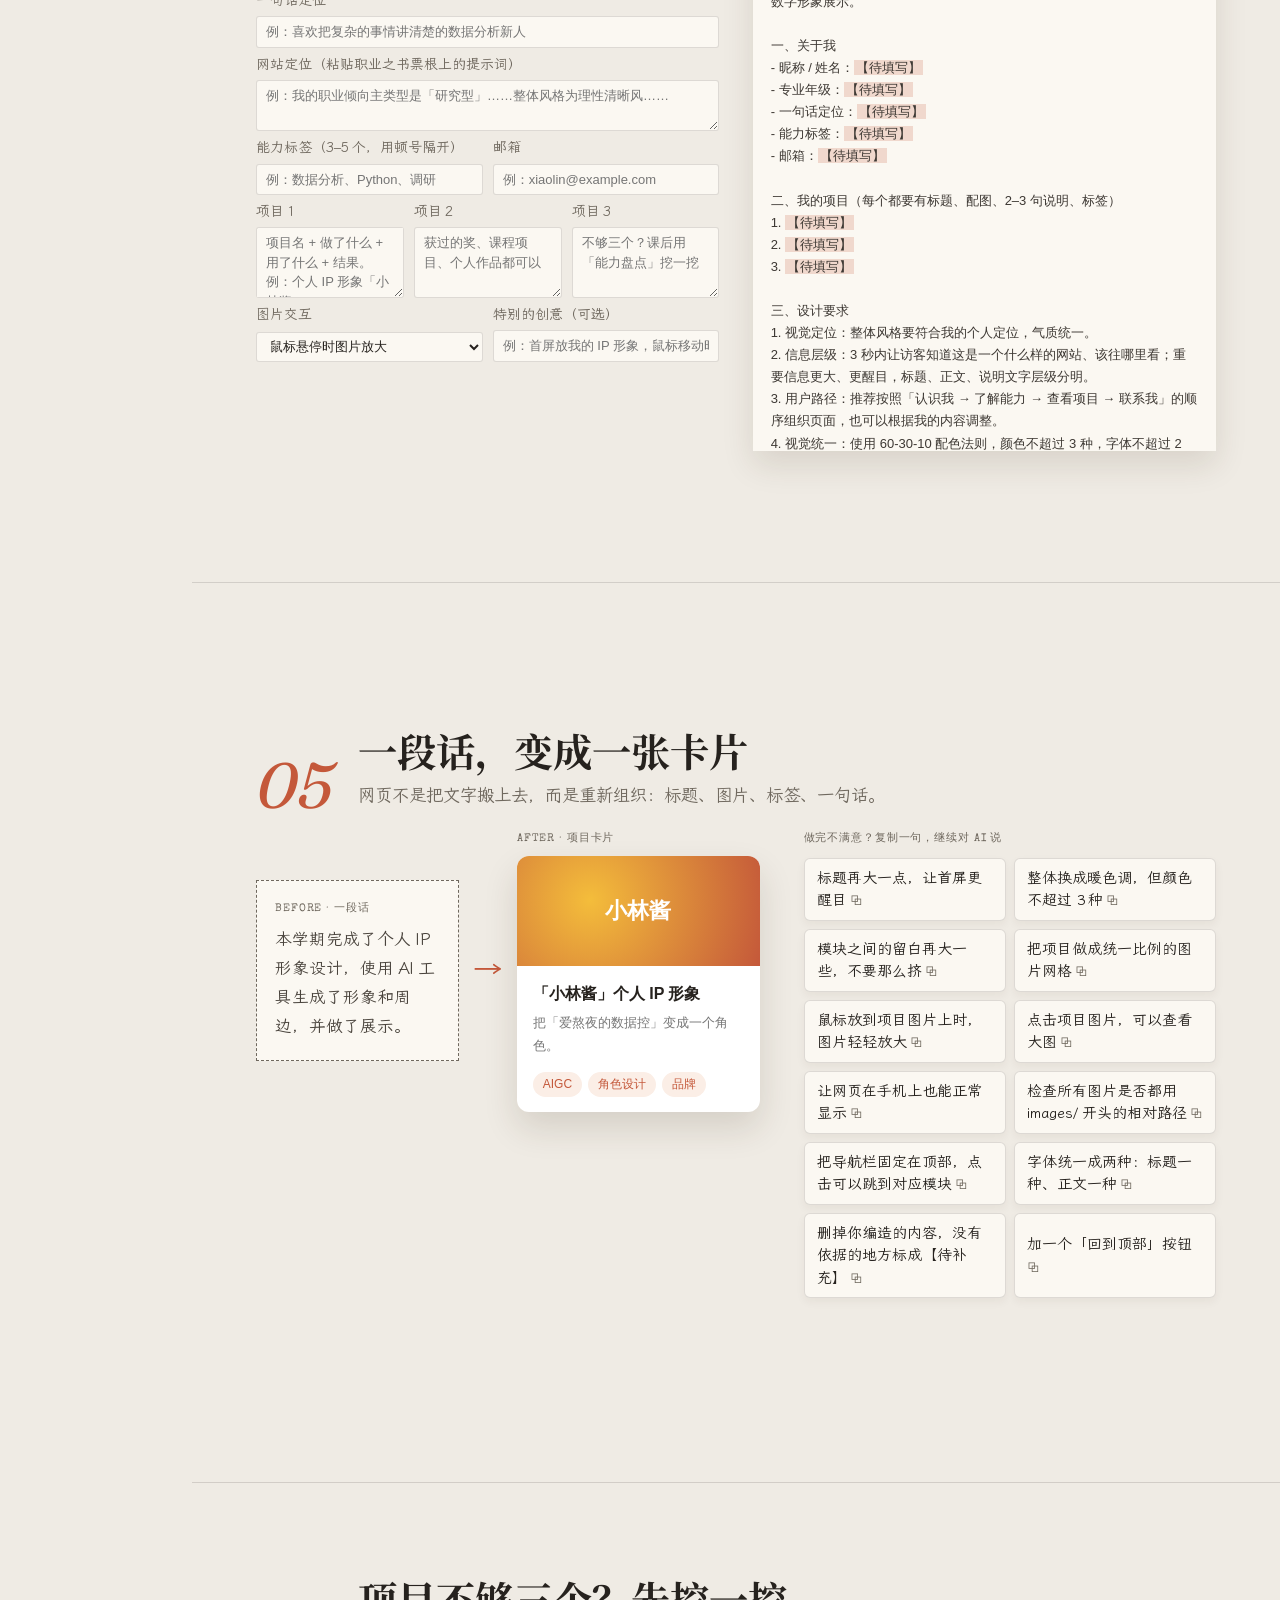
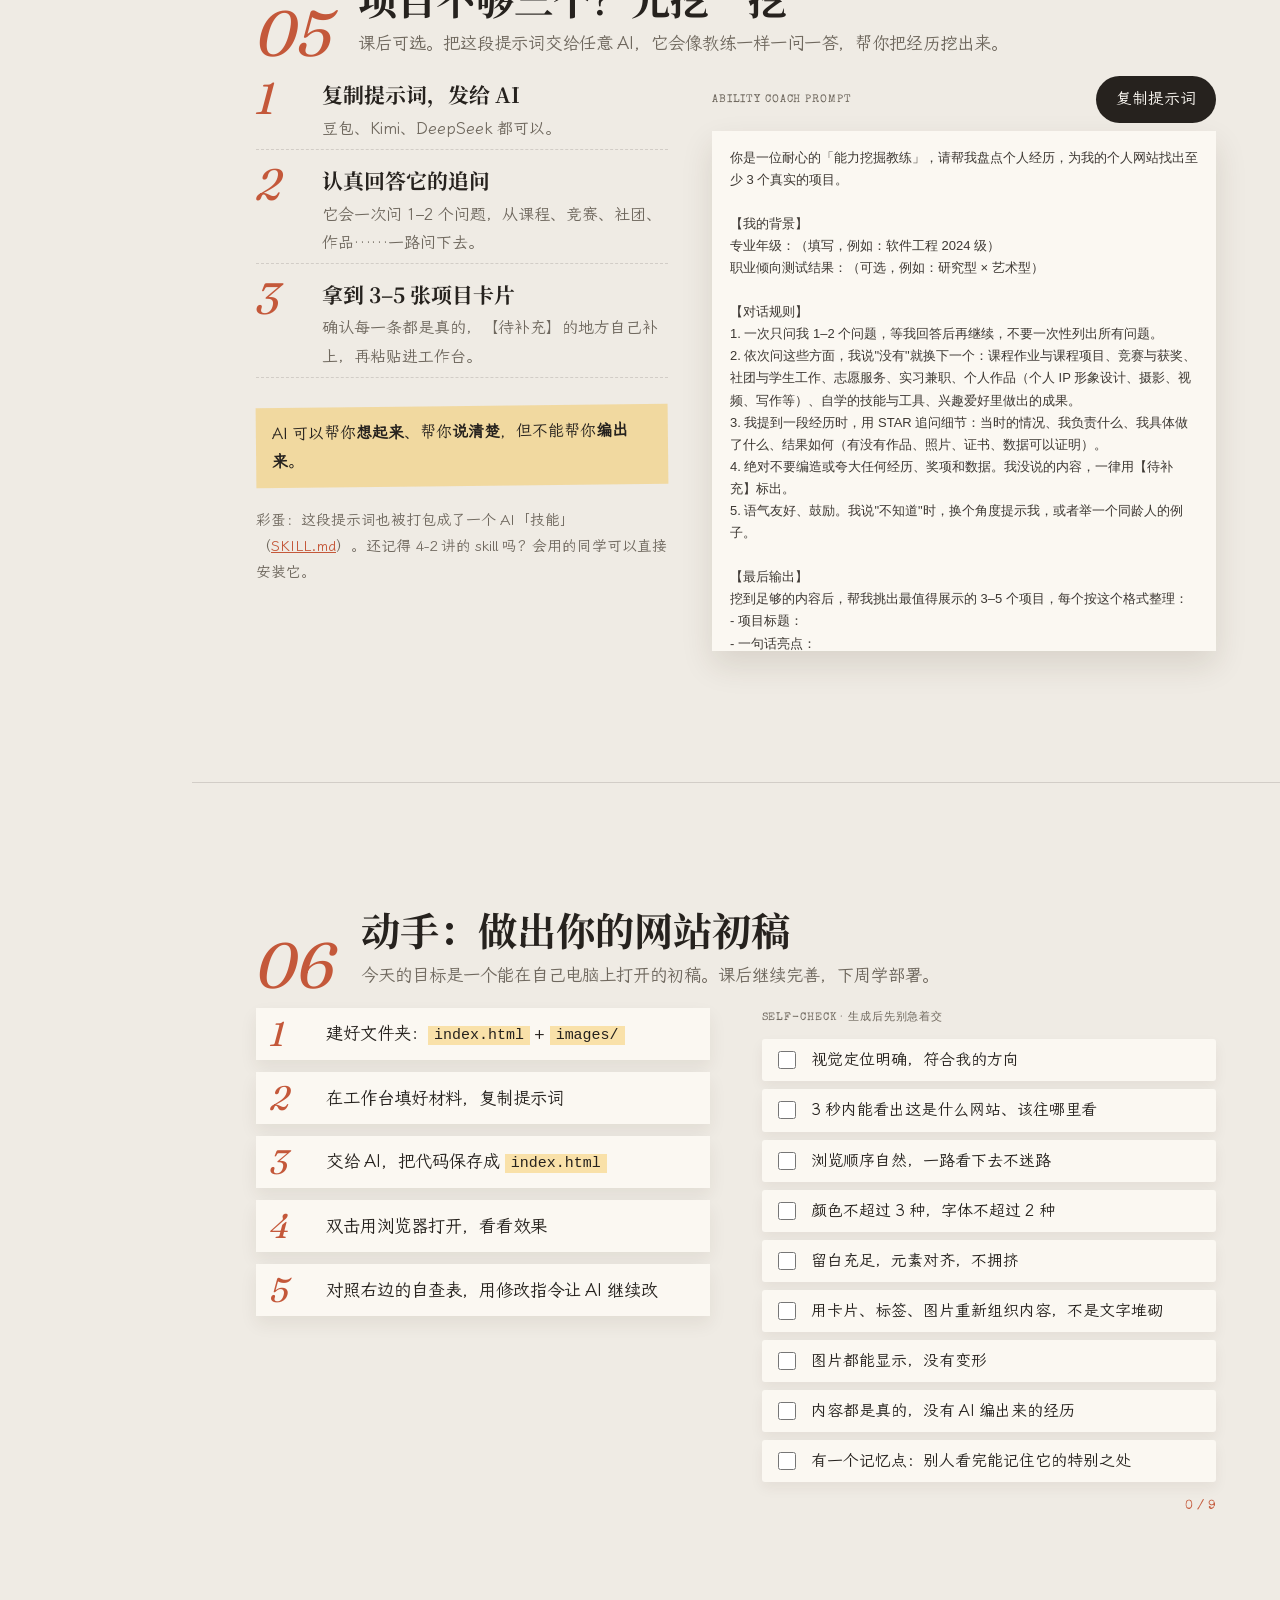
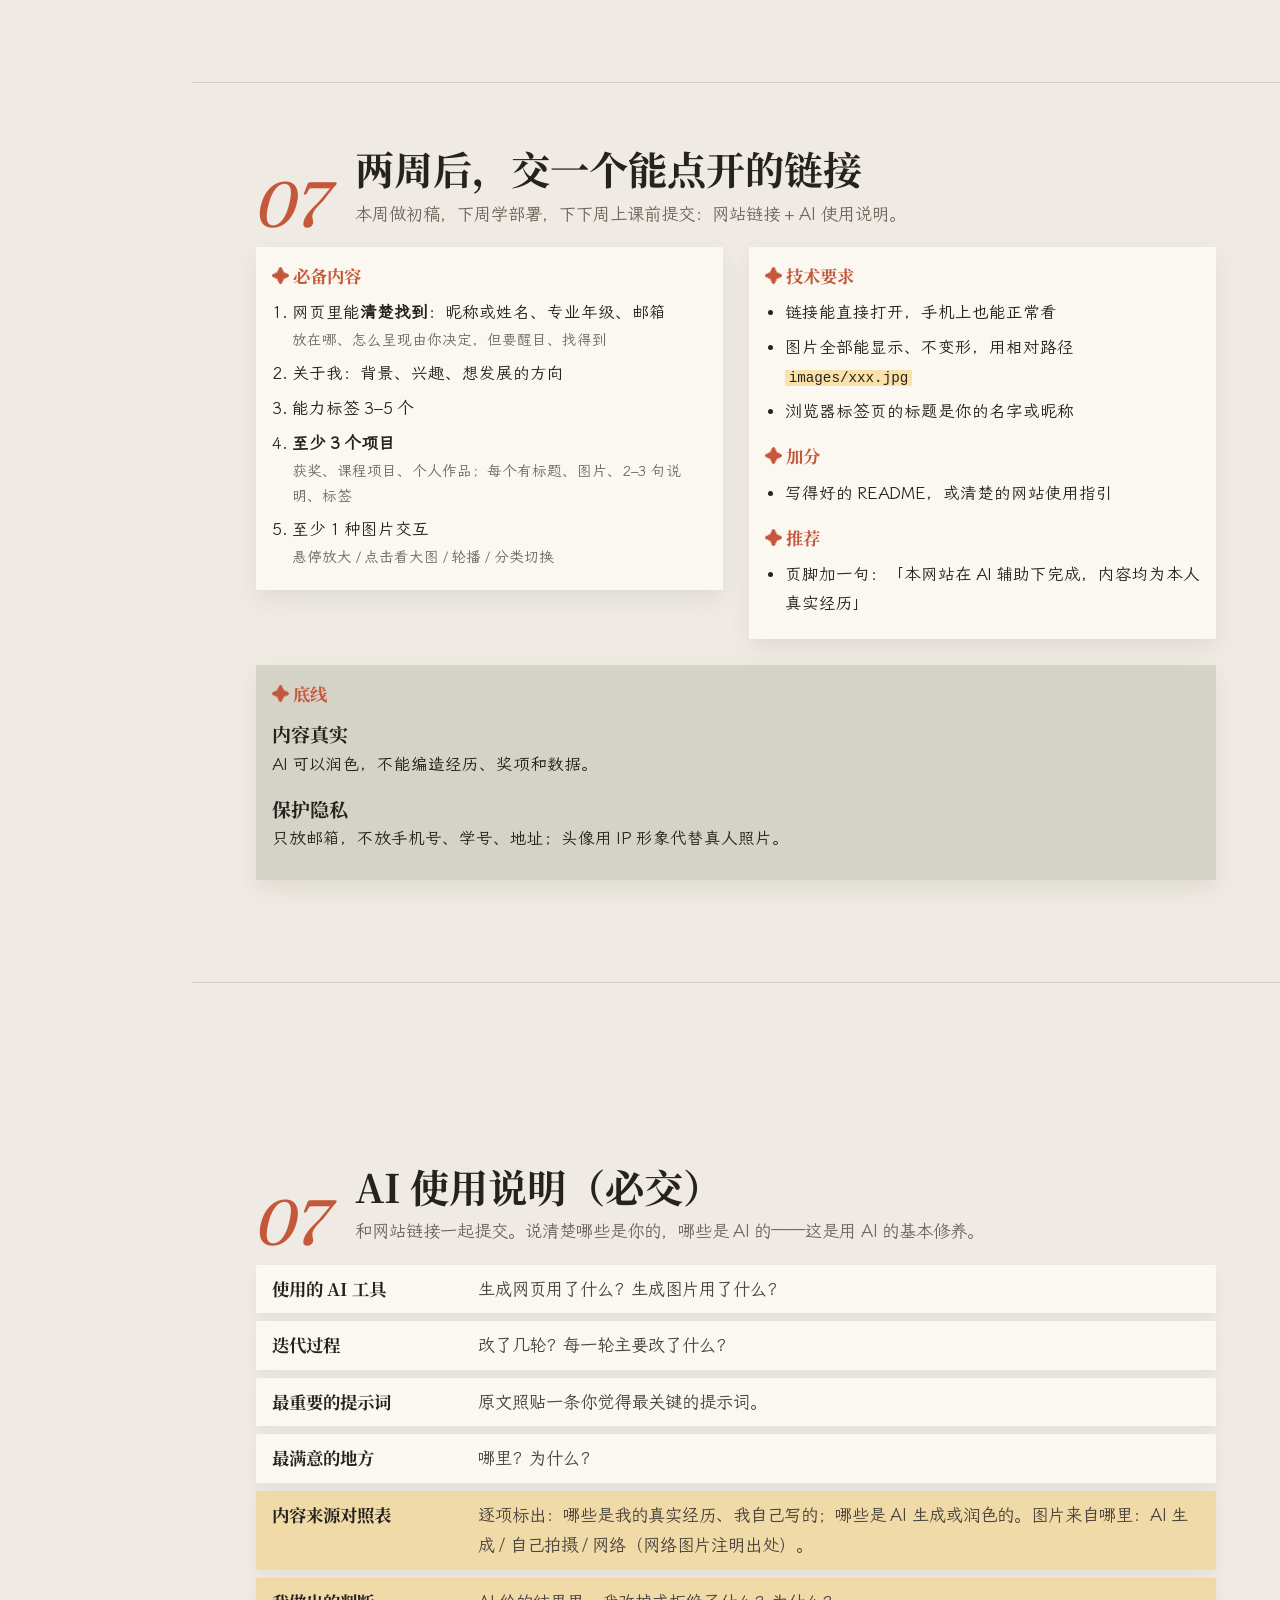
==== commit d009777a: "Workbench: basic/custom modes, step-0 metaphor cards, memorable-point check Co-Authored-By: Claude O" ====
--- a/index.html
+++ b/index.html
@@ -333,6 +333,24 @@
     </section>
 
     <!-- ============ 05-1 提示词工作台 ============ -->
+    <section class="screen" id="s-concept" data-title="提示词 · 第 0 步 定概念" data-no="05" data-group="提示词">
+      <div class="sec-head">
+        <span class="no">05</span>
+        <div><h2>第 0 步：我的网站是一个______</h2><p>同一段提示词，做出来的网站会很像。先给你的网站找一个隐喻，它会决定布局、交互和语气。</p></div>
+      </div>
+      <div class="concept">
+        <div class="meta-cards" id="metaCards"></div>
+        <div class="concept-side">
+          <button class="ink-btn draw" type="button" id="drawBtn">🎲 随机抽一张</button>
+          <label class="own">或者自己写<input id="ownMeta" placeholder="例：一间深夜食堂，每道菜是一个项目" autocomplete="off"></label>
+          <div class="picked" id="pickedMeta">还没选：基础模式也完全可以。</div>
+          <label class="opt-line"><input type="checkbox" id="optIp" checked><span><b>从我的 IP 形象里取色</b>把 IP 形象图发给 AI，让配色和气质跟它一致</span></label>
+          <label class="opt-line"><input type="checkbox" id="optThree" checked><span><b>先要 3 个方向，再写代码</b>你来挑、来组合，这是你的设计决定</span></label>
+          <p class="aside-note">Bruno 的游戏、不二的电脑桌面，本质上都是一个隐喻。选好后翻到下一页，切到「个性模式」。</p>
+        </div>
+      </div>
+    </section>
+
     <section class="screen" id="s-studio" data-title="提示词工作台" data-no="05" data-group="提示词">
       <div class="sec-head">
         <span class="no">05</span>
@@ -340,6 +358,10 @@
       </div>
       <div class="studio">
         <form class="studio-form" id="studioForm" autocomplete="off">
+          <div class="mode-row">
+            <div class="seg" id="modeSeg"><button type="button" class="on" data-mode="basic">基础模式</button><button type="button" data-mode="custom">个性模式</button></div>
+            <span class="mode-tip" id="modeTip">稳稳做出一个及格的网站</span>
+          </div>
           <div class="f-row">
             <label>昵称 / 姓名<input name="name" placeholder="例：小林"></label>
             <label>专业年级<input name="major" placeholder="例：软件工程 2024 级"></label>
@@ -364,7 +386,7 @@
                 <option>作品按类别切换</option>
               </select>
             </label>
-            <label>特别的创意（可选）<input name="idea" placeholder="例：做成一座花园，走到尽头才发现主人是谁"></label>
+            <label>特别的创意（可选）<input name="idea" placeholder="例：首屏放我的 IP 形象，鼠标移动时它会眨眼"></label>
           </div>
         </form>
         <div class="studio-out">
@@ -451,7 +473,8 @@
           <label><input type="checkbox"><span>用卡片、标签、图片重新组织内容，不是文字堆砌</span></label>
           <label><input type="checkbox"><span>图片都能显示，没有变形</span></label>
           <label><input type="checkbox"><span>内容都是真的，没有 AI 编出来的经历</span></label>
-          <p class="self-count" id="selfCount">0 / 8</p>
+          <label><input type="checkbox"><span>有一个记忆点：别人看完能记住它的特别之处</span></label>
+          <p class="self-count" id="selfCount">0 / 9</p>
         </div>
       </div>
     </section>
--- a/css/style.css
+++ b/css/style.css
@@ -551,3 +551,44 @@
 @media (prefers-reduced-motion: reduce) {
   .turn.go .turn-sheet { animation-duration: .01s; animation-delay: 0s; }
 }
+
+/* ---------- 05 第 0 步：隐喻卡 & 模式切换 ---------- */
+.concept { display: grid; grid-template-columns: 1.5fr 1fr; gap: clamp(18px, 3vw, 44px); align-items: start; }
+.meta-cards { display: grid; grid-template-columns: repeat(4, minmax(0, 1fr)); gap: 12px; }
+.meta { display: grid; gap: 4px; align-content: start; min-height: 130px; padding: 14px 14px 12px; text-align: left; background: var(--paper); border: 2px solid transparent; border-radius: 4px; box-shadow: 0 8px 18px rgba(60,40,20,.08); cursor: pointer; transition: transform .2s, border-color .2s, background .2s; }
+.meta:nth-child(odd) { transform: rotate(-.8deg); }
+.meta:nth-child(even) { transform: rotate(.7deg); }
+.meta:hover { transform: translateY(-3px); }
+.meta .emo { font-size: 26px; line-height: 1.2; }
+.meta b { font-family: var(--zh); font-size: 1.02em; }
+.meta small { color: var(--soft); font-size: .82em; line-height: 1.5; }
+.meta.on { border-color: var(--terra); background: #fff7ea; }
+.meta.flicker { background: var(--mustard); }
+.concept-side { display: grid; gap: 12px; }
+.draw { justify-self: start; font-size: 1em; padding: 11px 24px; }
+.own { display: grid; gap: 4px; font-size: .86em; color: var(--soft); }
+.own input { padding: 8px 10px; border: 1px solid var(--line); border-radius: 3px; background: var(--paper); font-family: -apple-system, "PingFang SC", "Microsoft YaHei", sans-serif; font-size: 14px; }
+.picked { padding: 12px 14px; background: rgba(244,189,59,.4); transform: rotate(-.5deg); }
+.picked b { margin: 0 4px; font-family: var(--zh); }
+.opt-line { display: flex; gap: 10px; align-items: flex-start; font-size: .9em; cursor: pointer; }
+.opt-line input { margin-top: 5px; accent-color: var(--terra); width: 16px; height: 16px; flex: none; }
+.opt-line b { display: block; font-family: var(--zh); }
+.opt-line span { color: var(--soft); }
+.mode-row { display: flex; align-items: center; gap: 12px; margin-bottom: 4px; }
+.mode-tip { font-size: .85em; color: var(--terra); }
+@media (max-height: 940px) and (min-width: 761px) {
+  .meta { min-height: 112px; padding: 10px 12px; }
+  .meta .emo { font-size: 22px; }
+}
+@media (max-width: 1100px) {
+  .concept { grid-template-columns: 1fr; }
+  .meta-cards { grid-template-columns: repeat(2, minmax(0, 1fr)); }
+}
+
+/* 侧栏在矮屏幕上收紧 */
+@media (max-height: 800px) and (min-width: 1101px) {
+  .side { padding: 24px 22px; gap: 10px; }
+  .side-brand b { font-size: 26px; }
+  .side-brand span { margin-top: 8px; }
+  .side-nav a { padding: 1px 0; }
+}
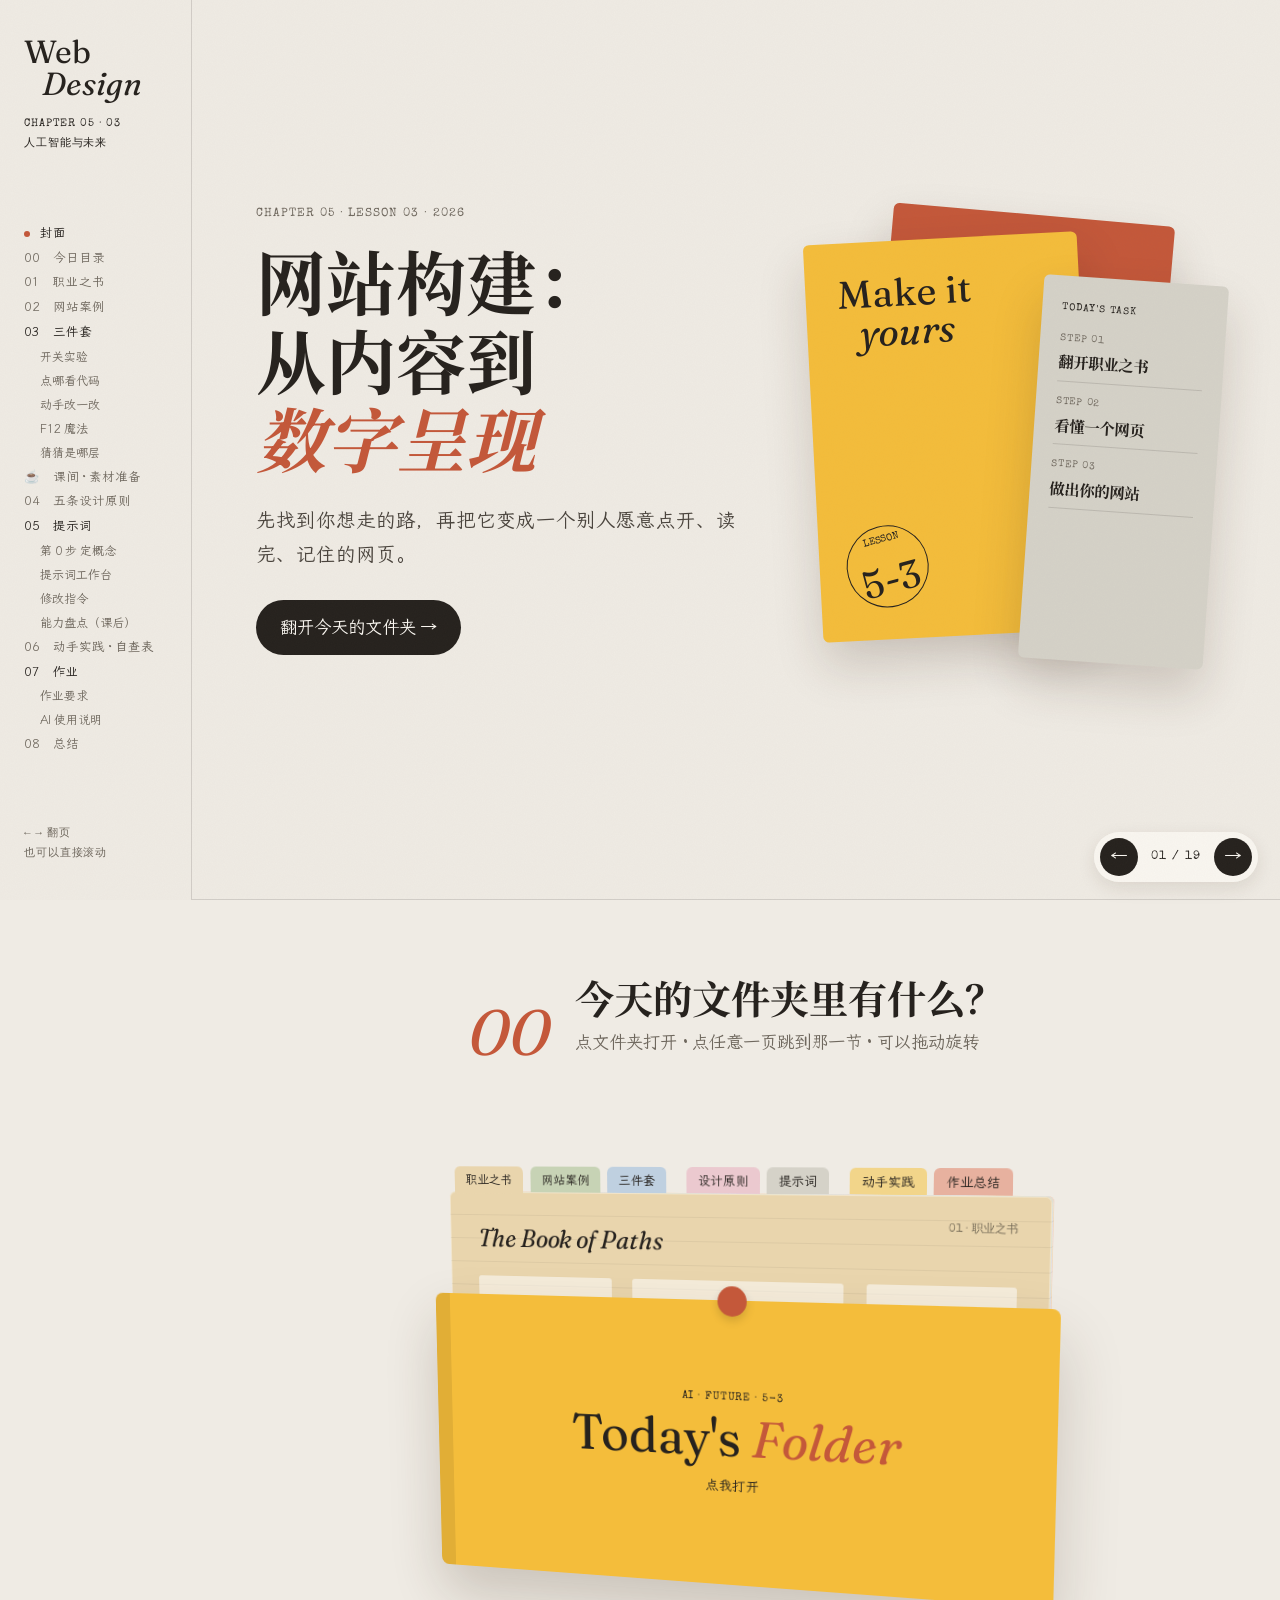
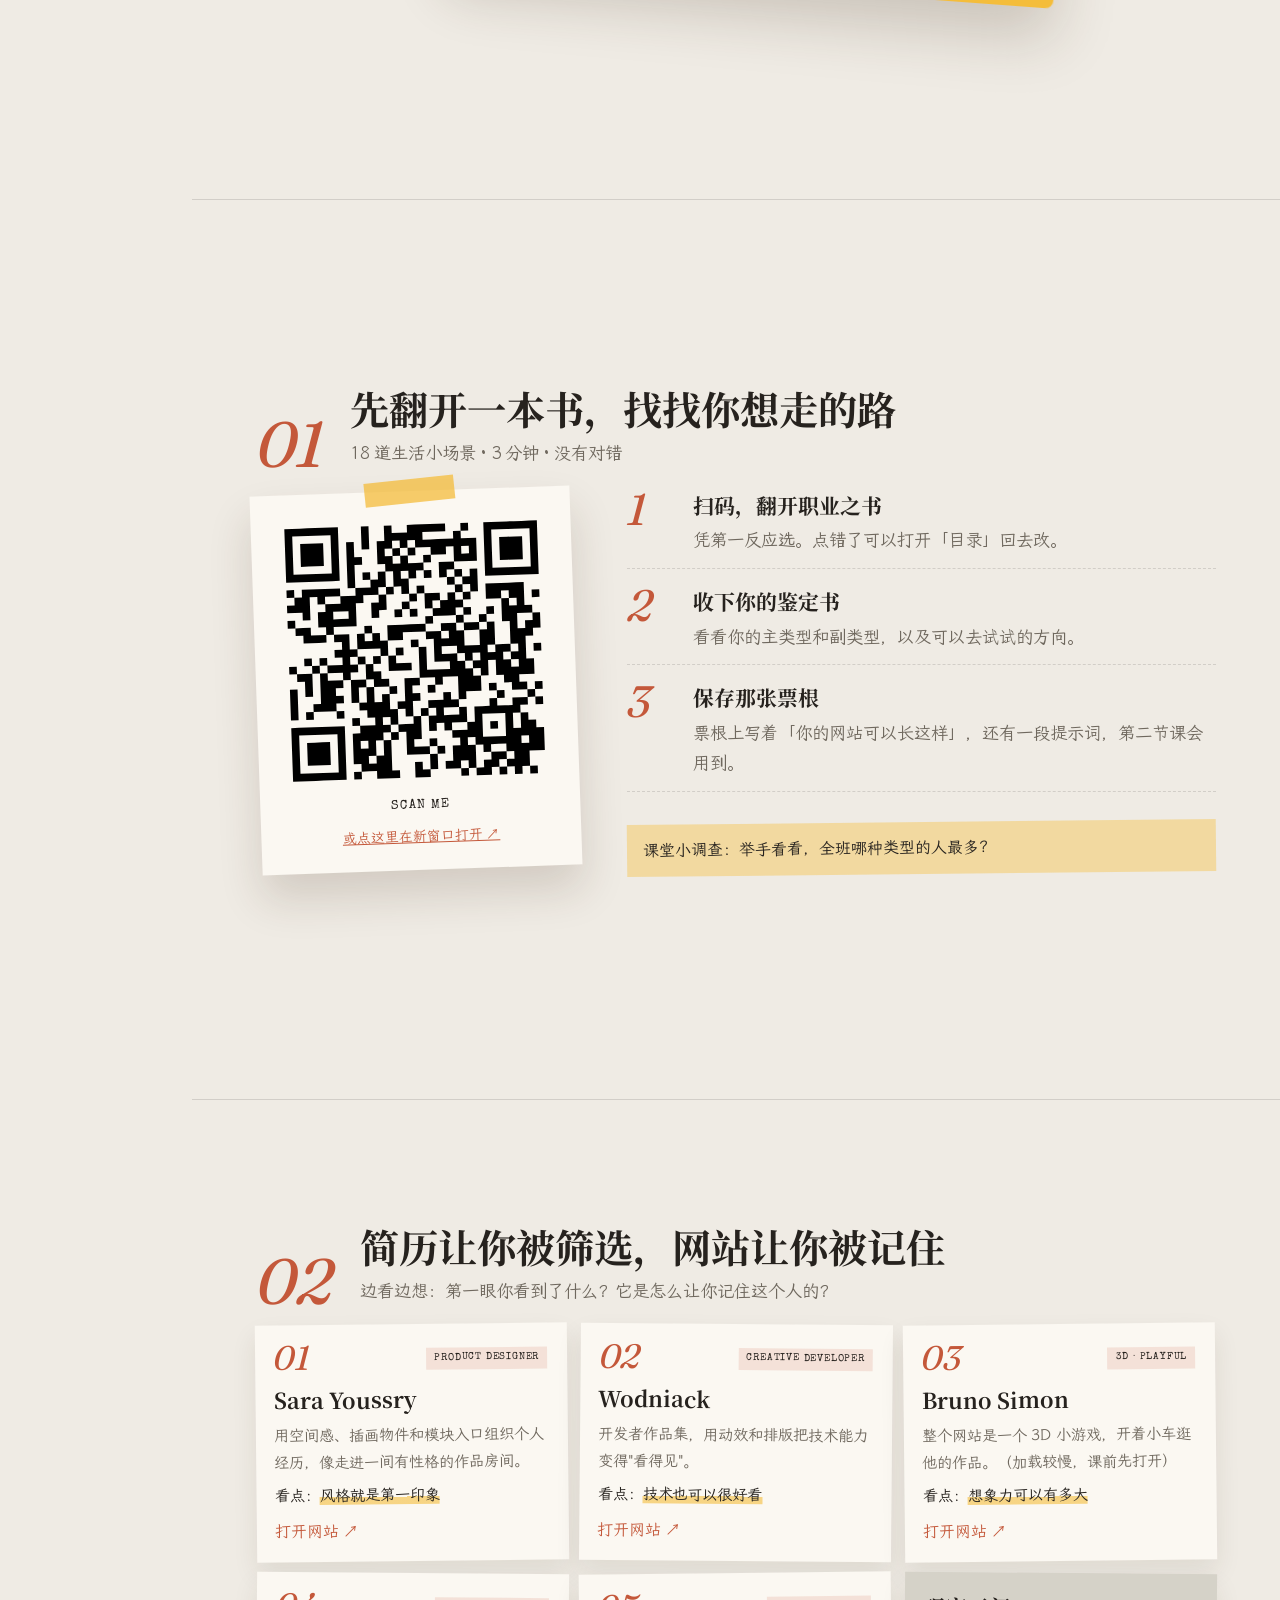
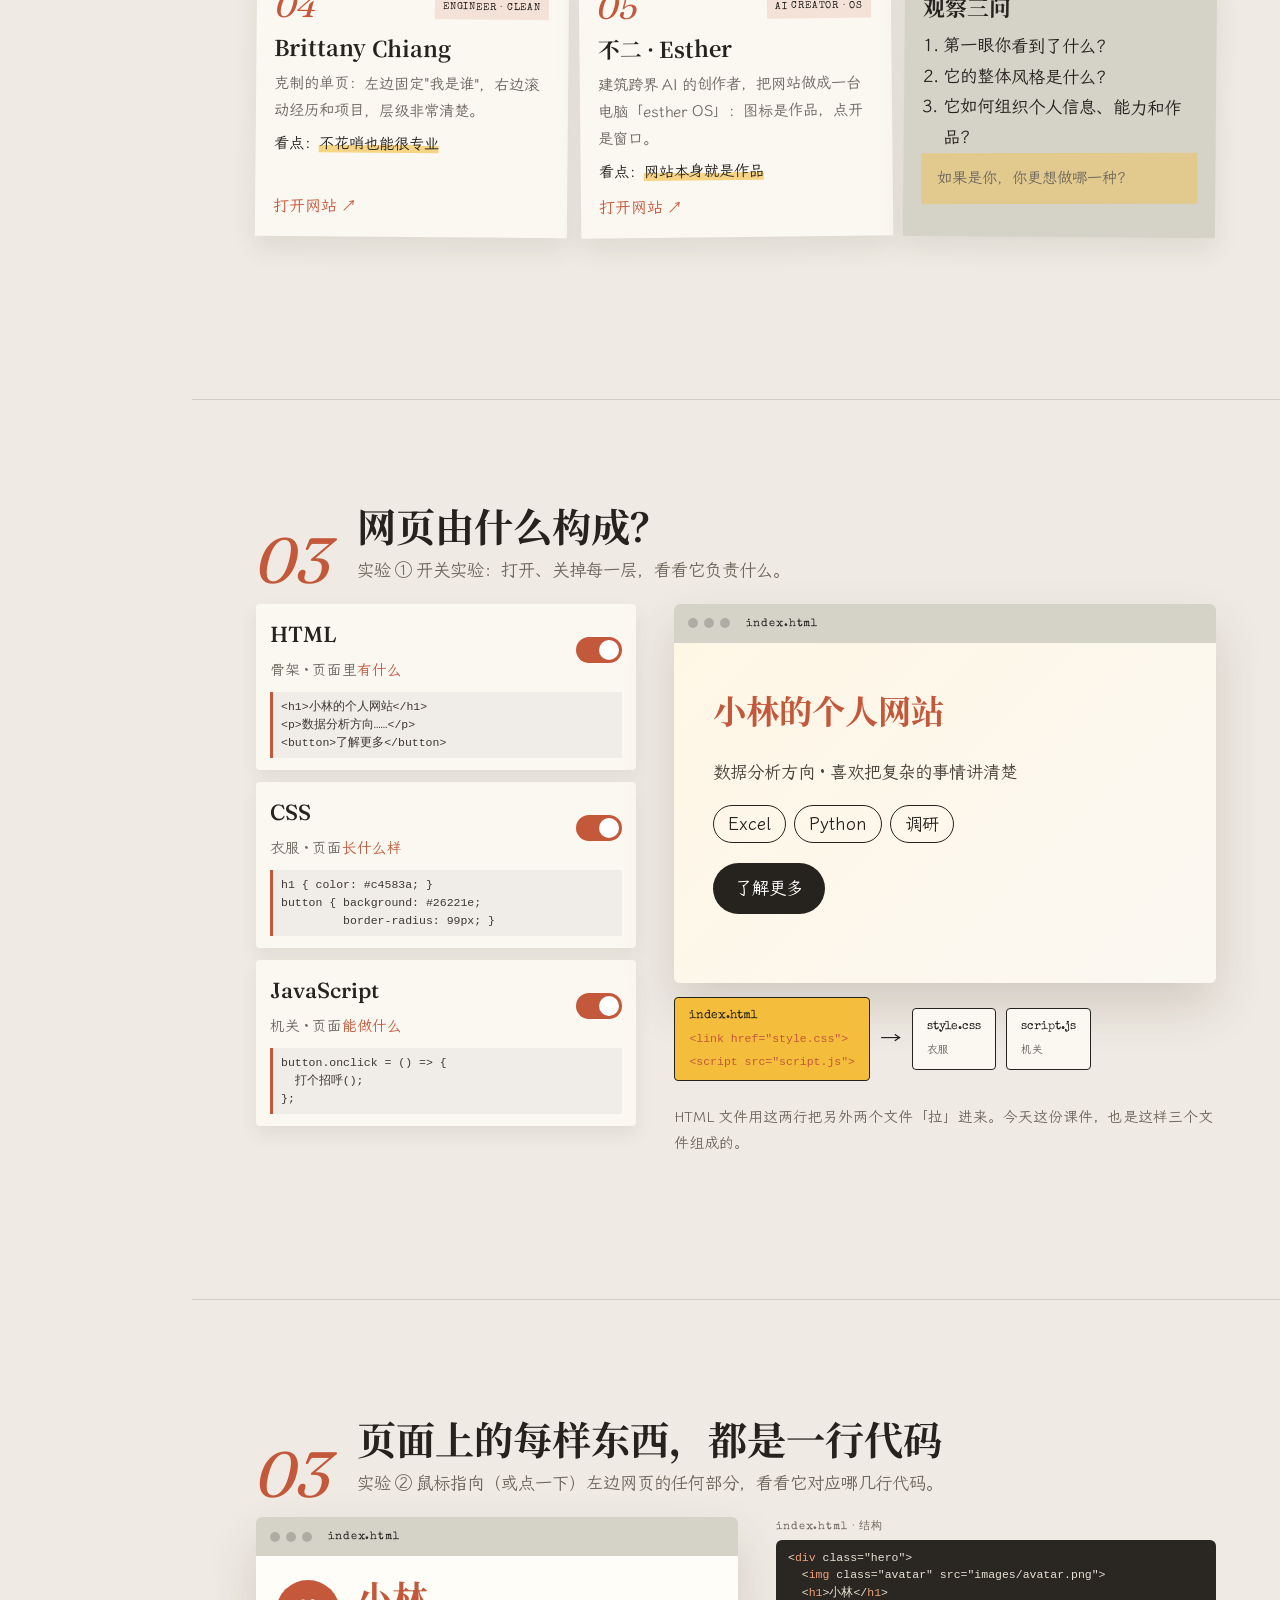
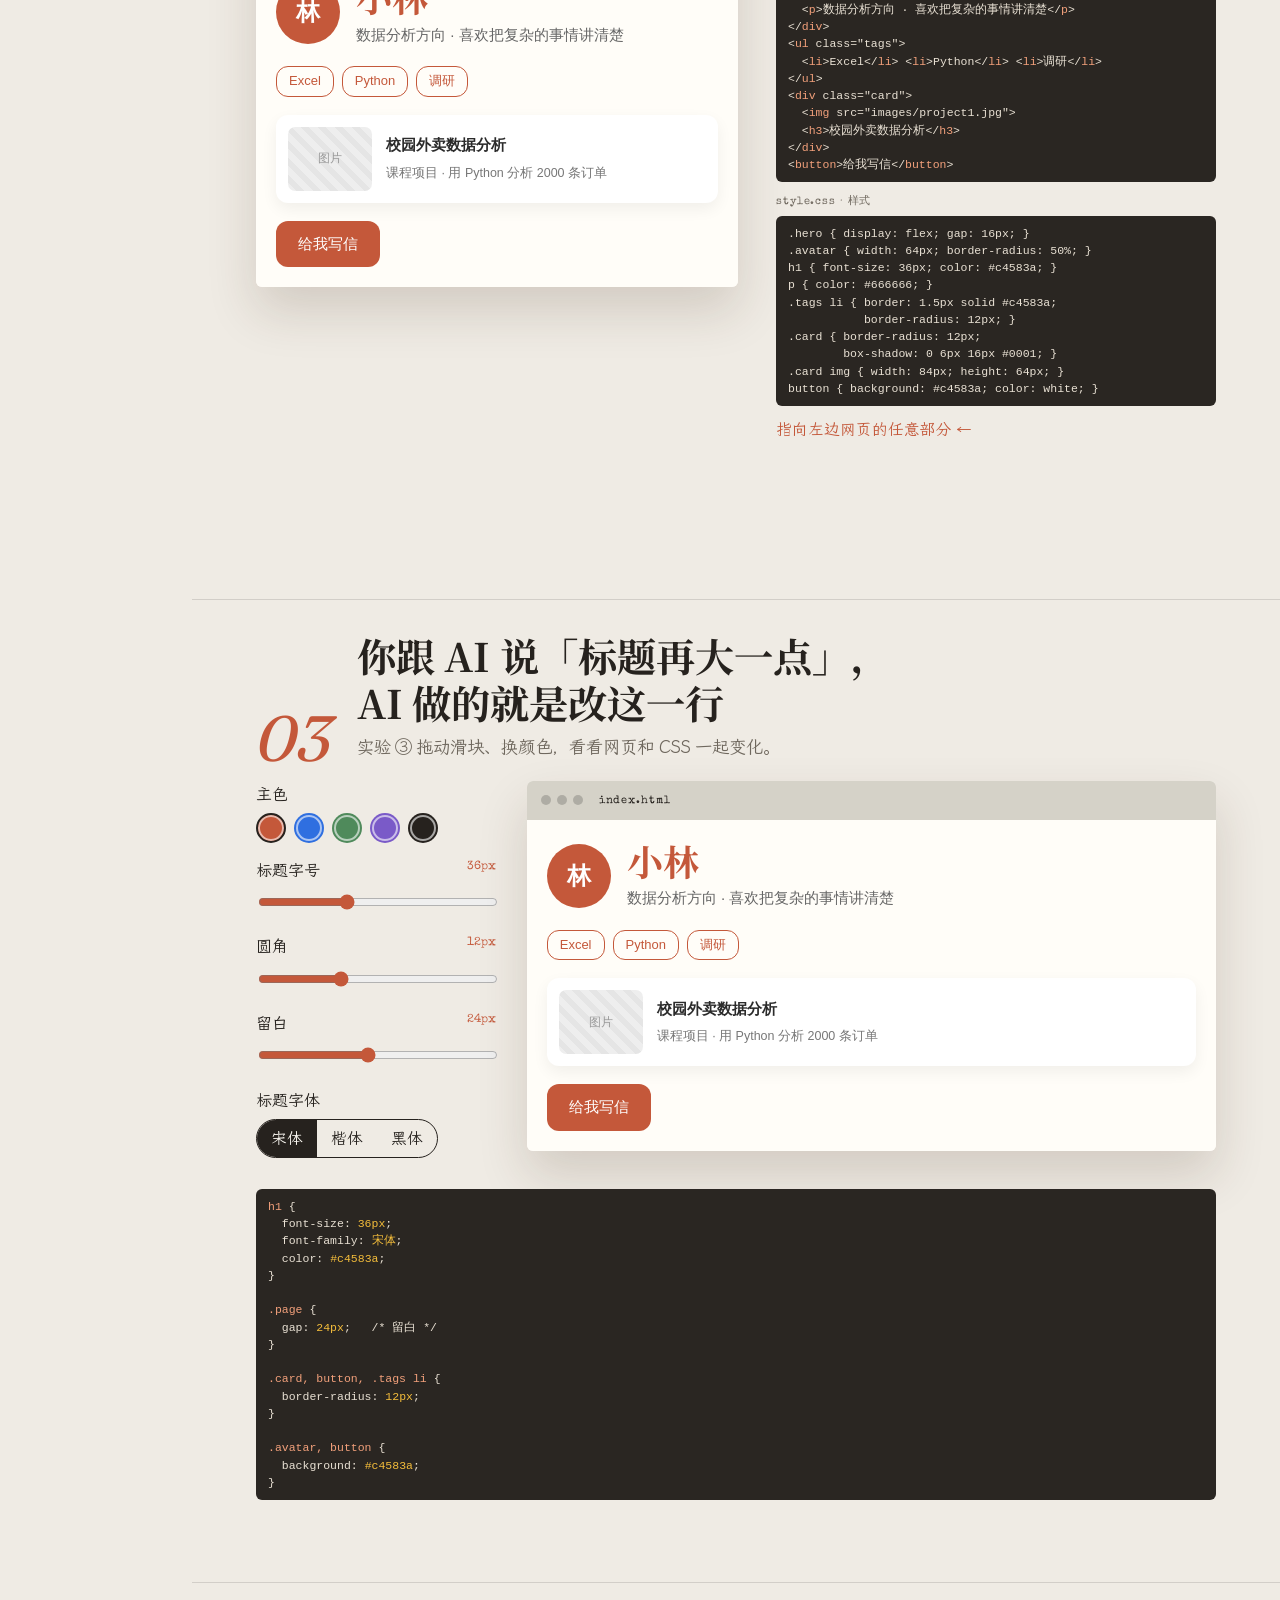
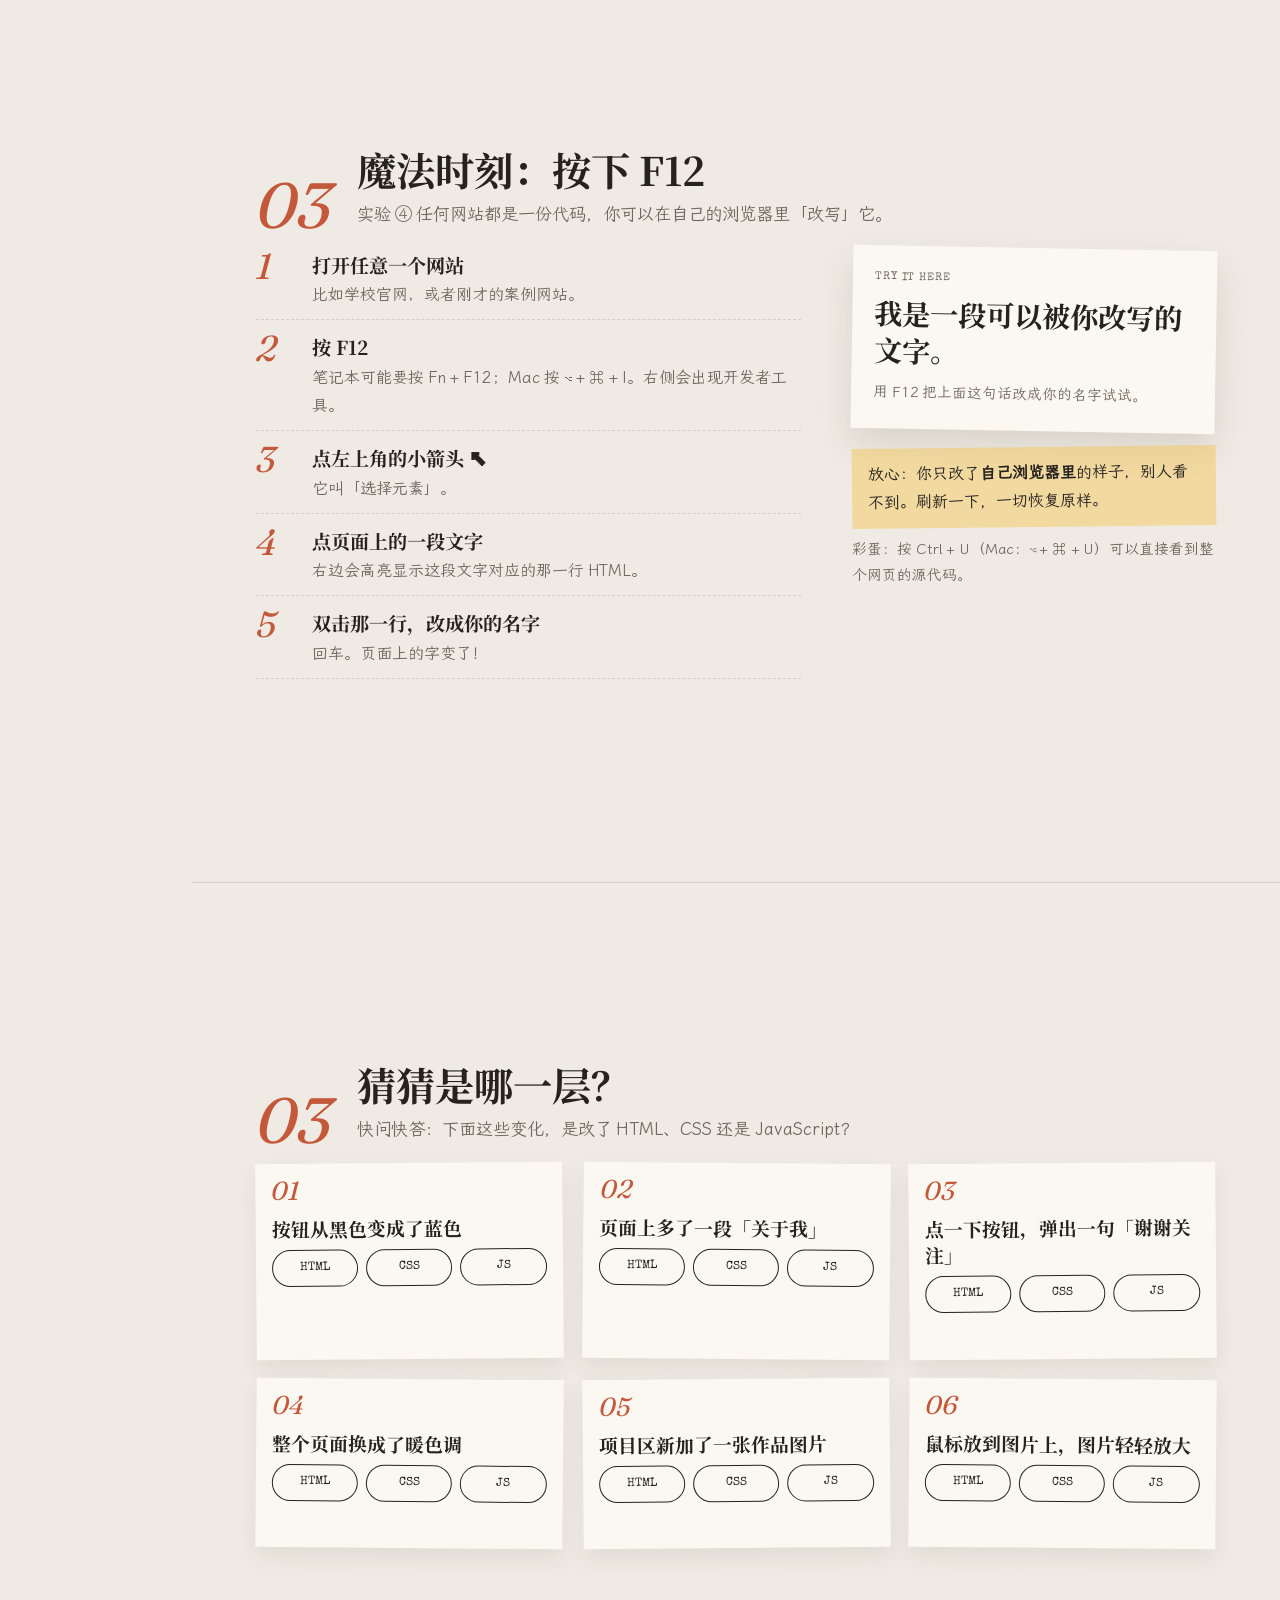
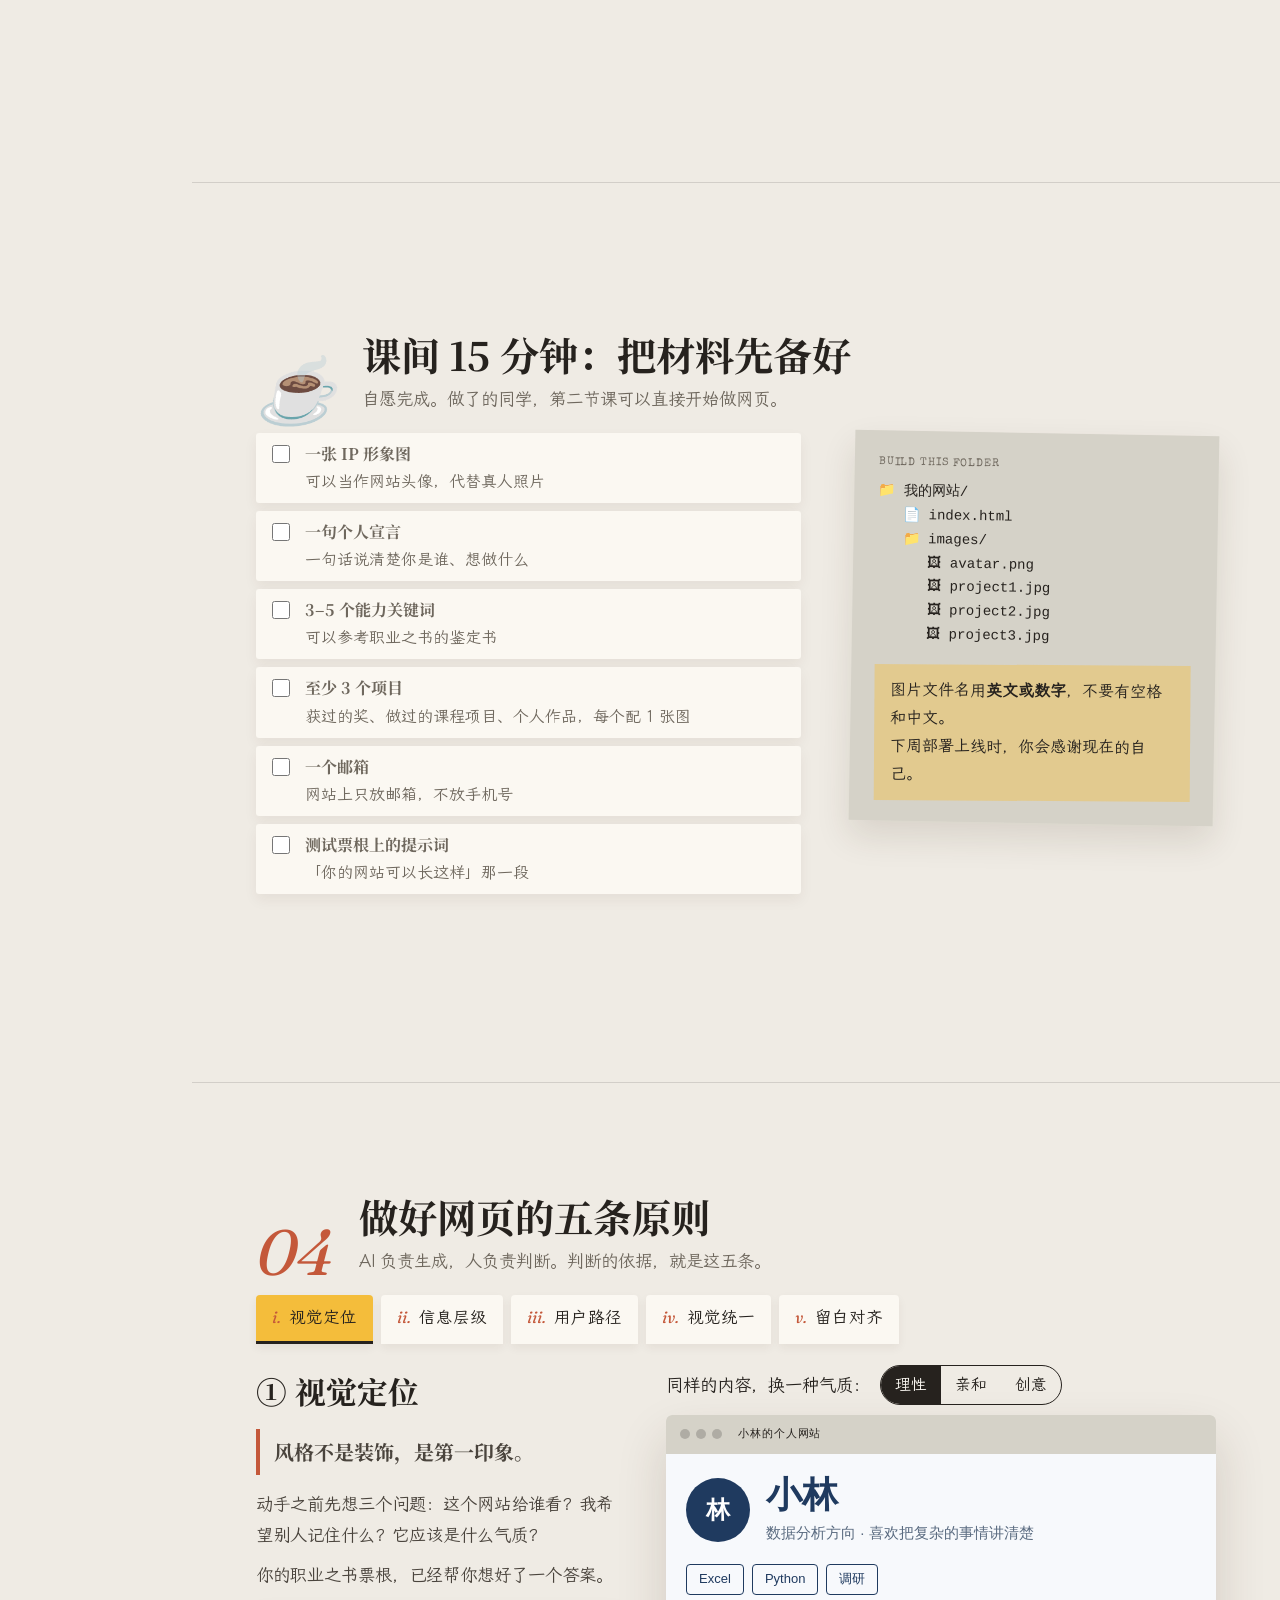
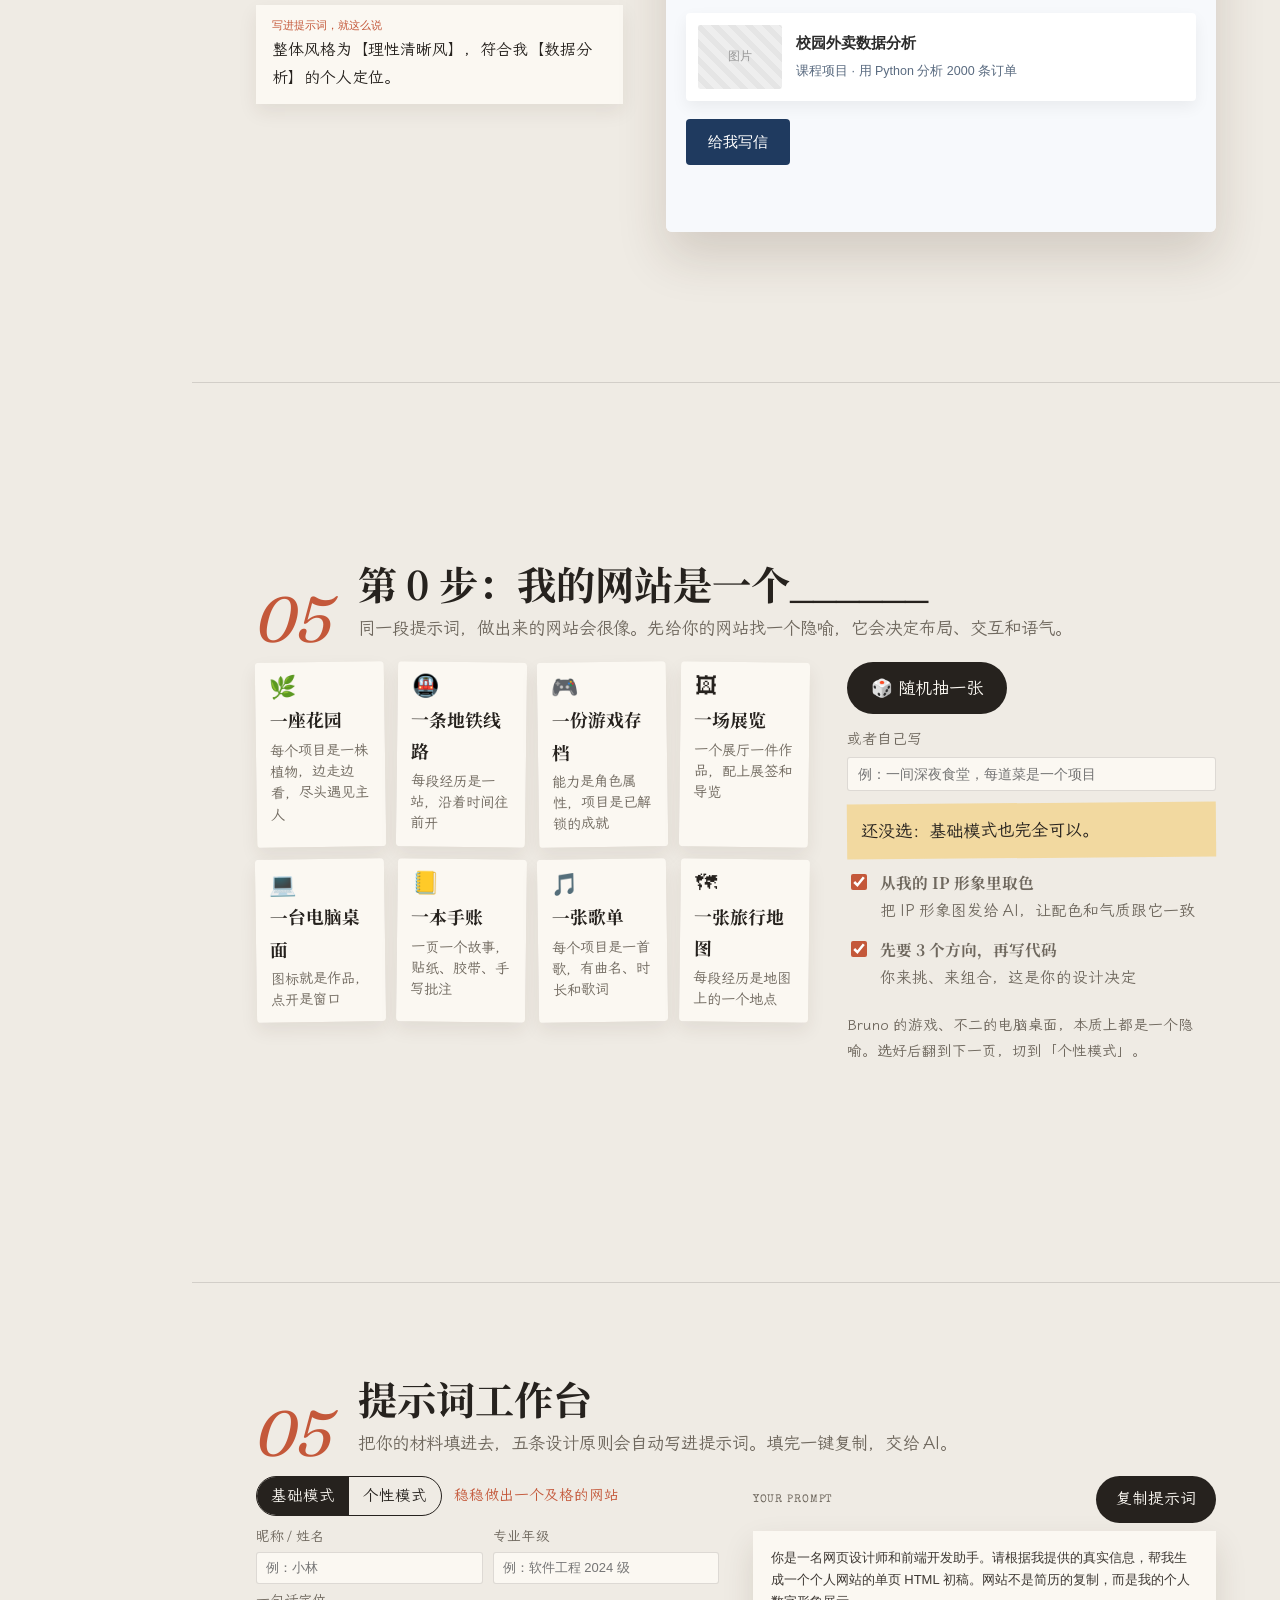
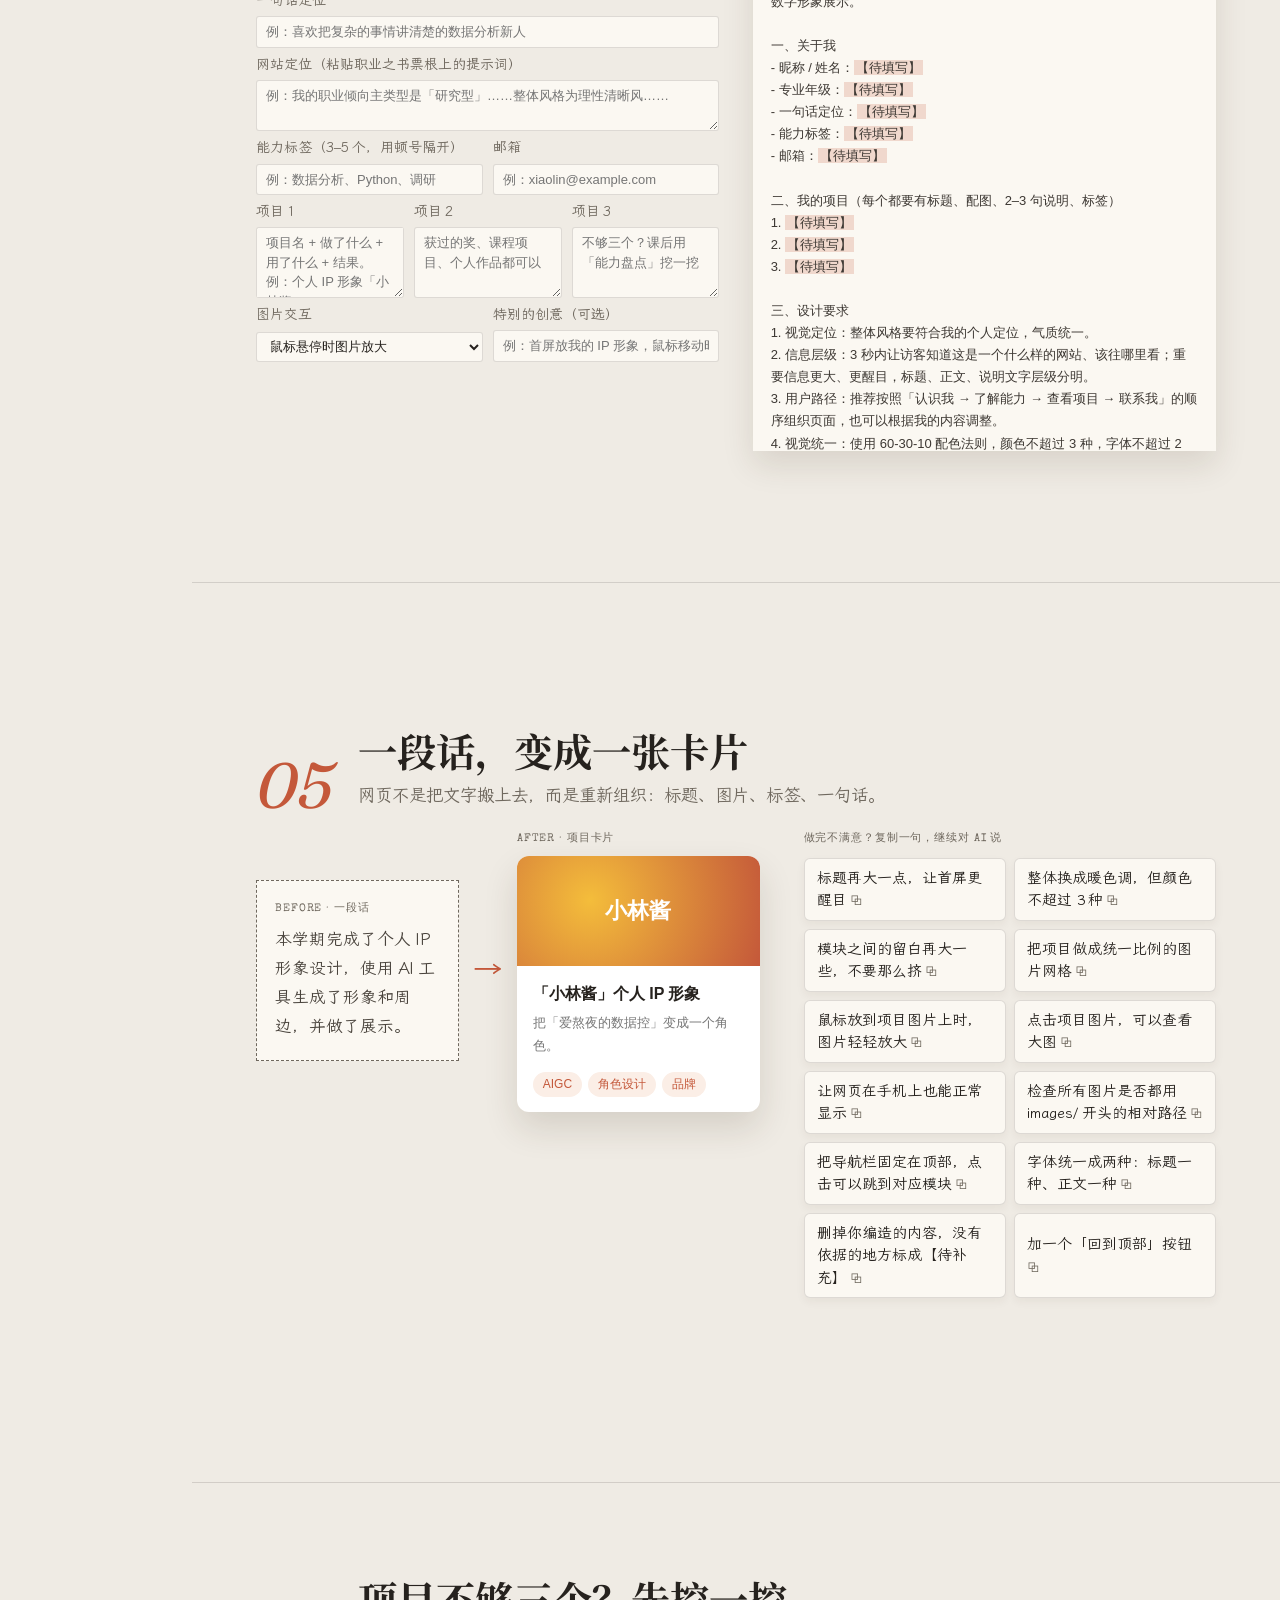
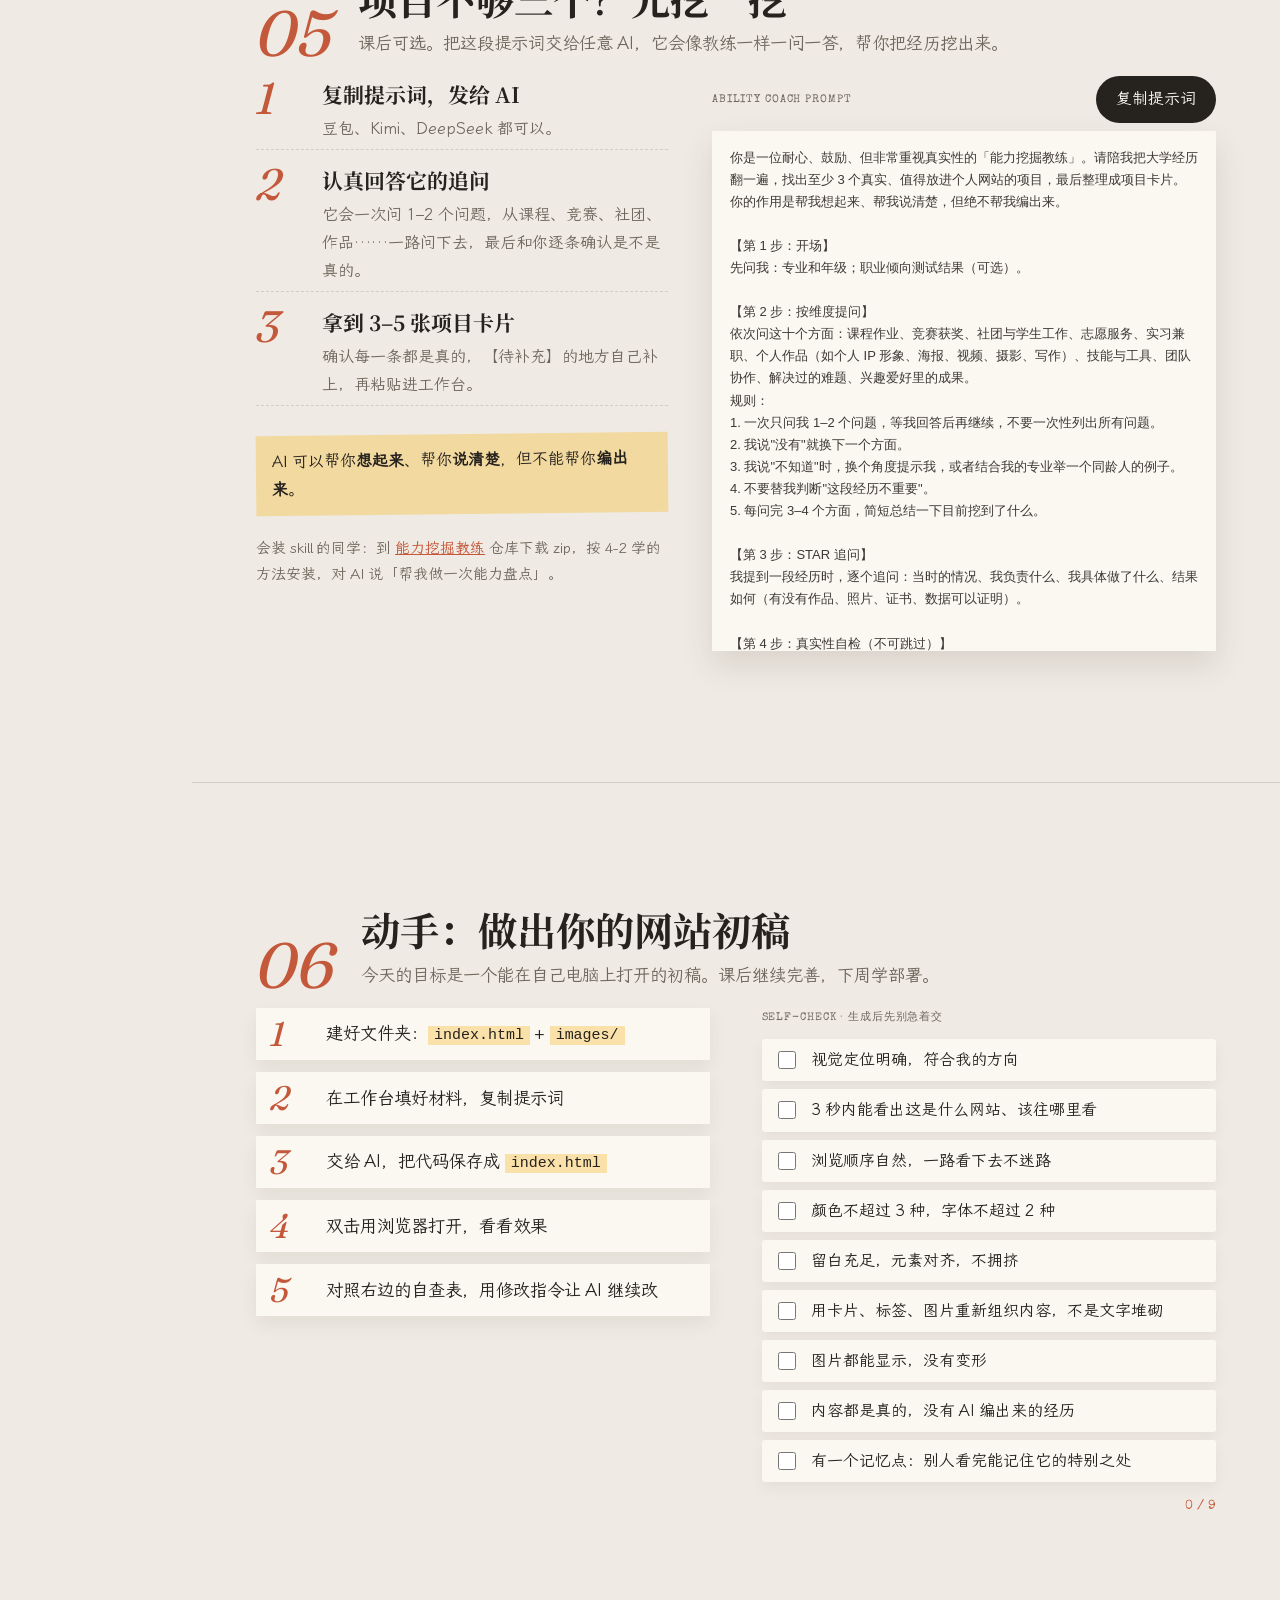
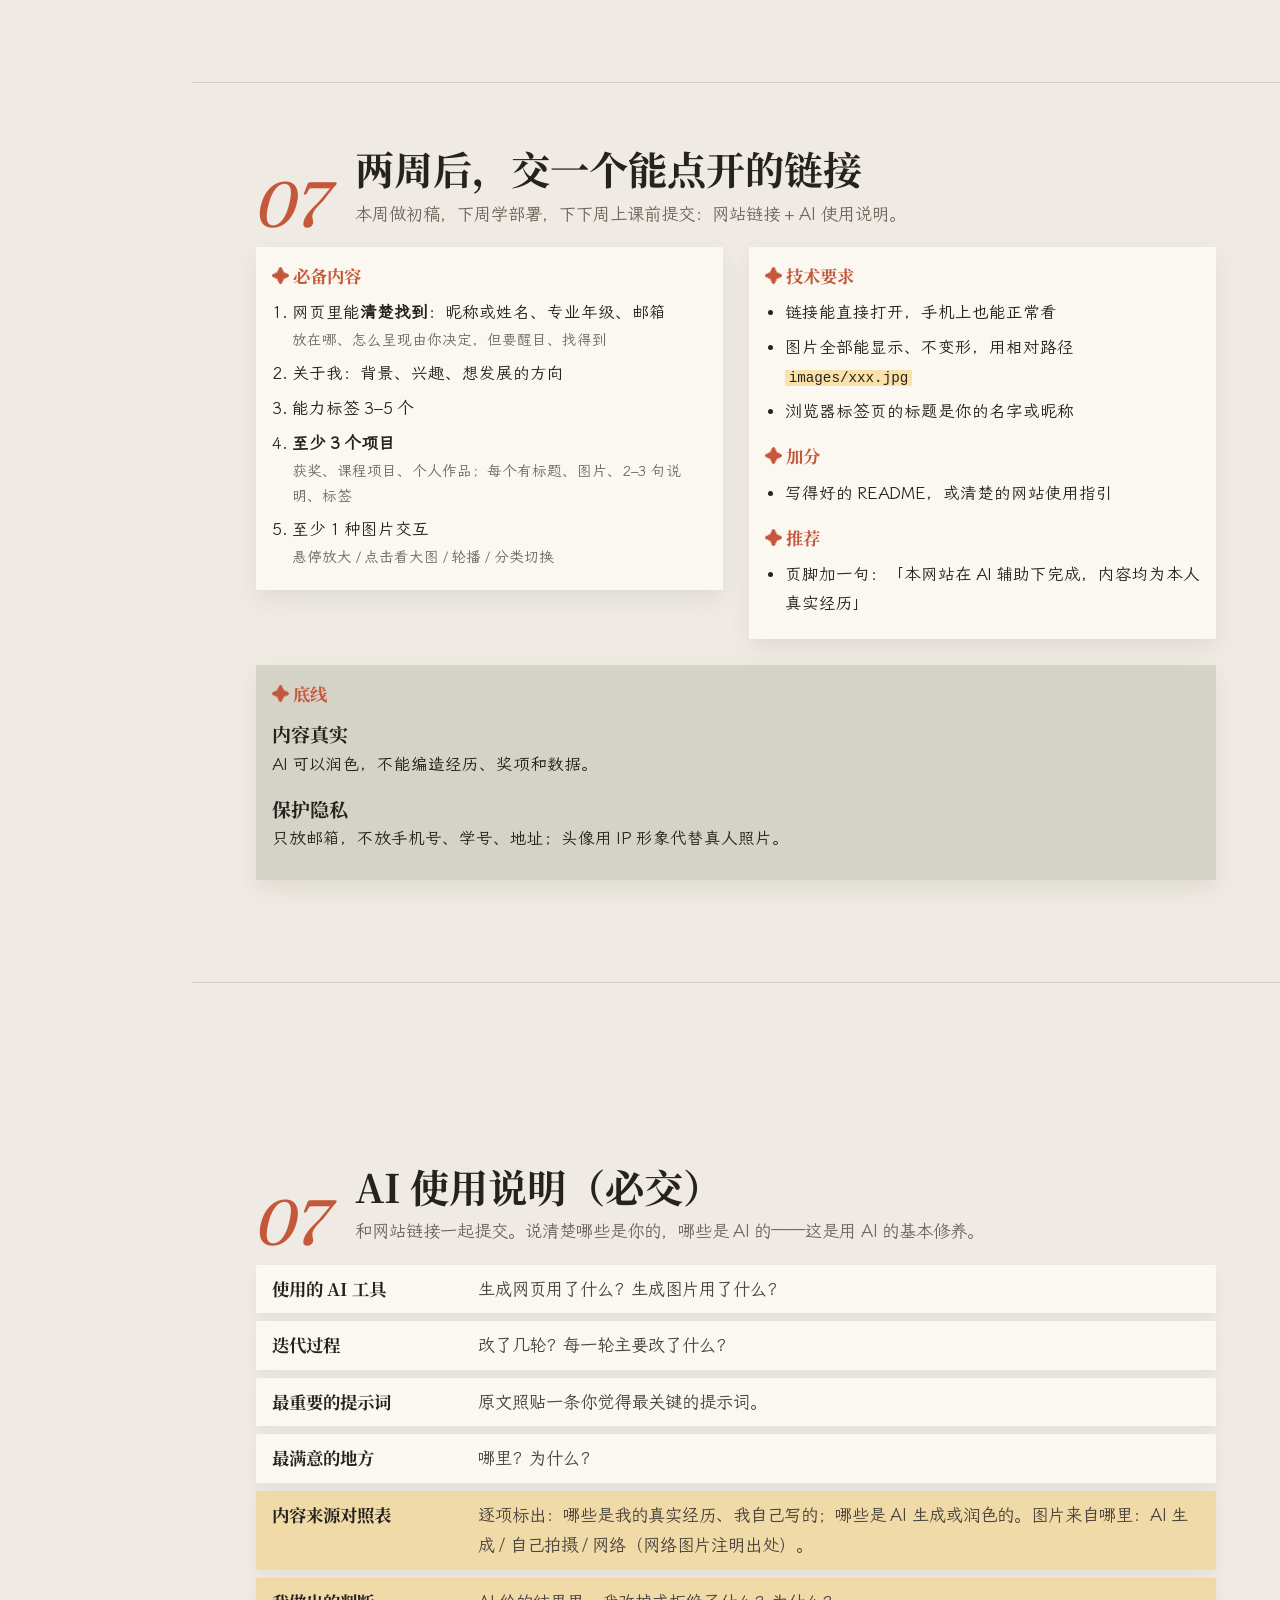
==== commit b7f98f4e: "Link to standalone capability-mining-coach repo and use its prompt Co-Authored-By: Claude Opus 5.5 <" ====
--- a/index.html
+++ b/index.html
@@ -437,10 +437,10 @@
       <div class="dig">
         <div class="dig-left">
           <div class="step"><b>1</b><div><h3>复制提示词，发给 AI</h3><p>豆包、Kimi、DeepSeek 都可以。</p></div></div>
-          <div class="step"><b>2</b><div><h3>认真回答它的追问</h3><p>它会一次问 1–2 个问题，从课程、竞赛、社团、作品……一路问下去。</p></div></div>
+          <div class="step"><b>2</b><div><h3>认真回答它的追问</h3><p>它会一次问 1–2 个问题，从课程、竞赛、社团、作品……一路问下去，最后和你逐条确认是不是真的。</p></div></div>
           <div class="step"><b>3</b><div><h3>拿到 3–5 张项目卡片</h3><p>确认每一条都是真的，【待补充】的地方自己补上，再粘贴进工作台。</p></div></div>
           <div class="note">AI 可以帮你<b>想起来</b>、帮你<b>说清楚</b>，但不能帮你<b>编出来</b>。</div>
-          <p class="aside-note">彩蛋：这段提示词也被打包成了一个 AI「技能」（<a href="https://github.com/RongchenTang/AI-Future-5-3/blob/main/skills/ability-inventory/SKILL.md" target="_blank" rel="noopener">SKILL.md</a>）。还记得 4-2 讲的 skill 吗？会用的同学可以直接安装它。</p>
+          <p class="aside-note">会装 skill 的同学：到 <a href="https://github.com/RongchenTang/capability-mining-coach" target="_blank" rel="noopener">能力挖掘教练</a> 仓库下载 zip，按 4-2 学的方法安装，对 AI 说「帮我做一次能力盘点」。</p>
         </div>
         <div class="dig-right">
           <div class="out-head"><p class="type">ABILITY COACH PROMPT</p><button class="ink-btn" type="button" data-copy="digPrompt">复制提示词</button></div>
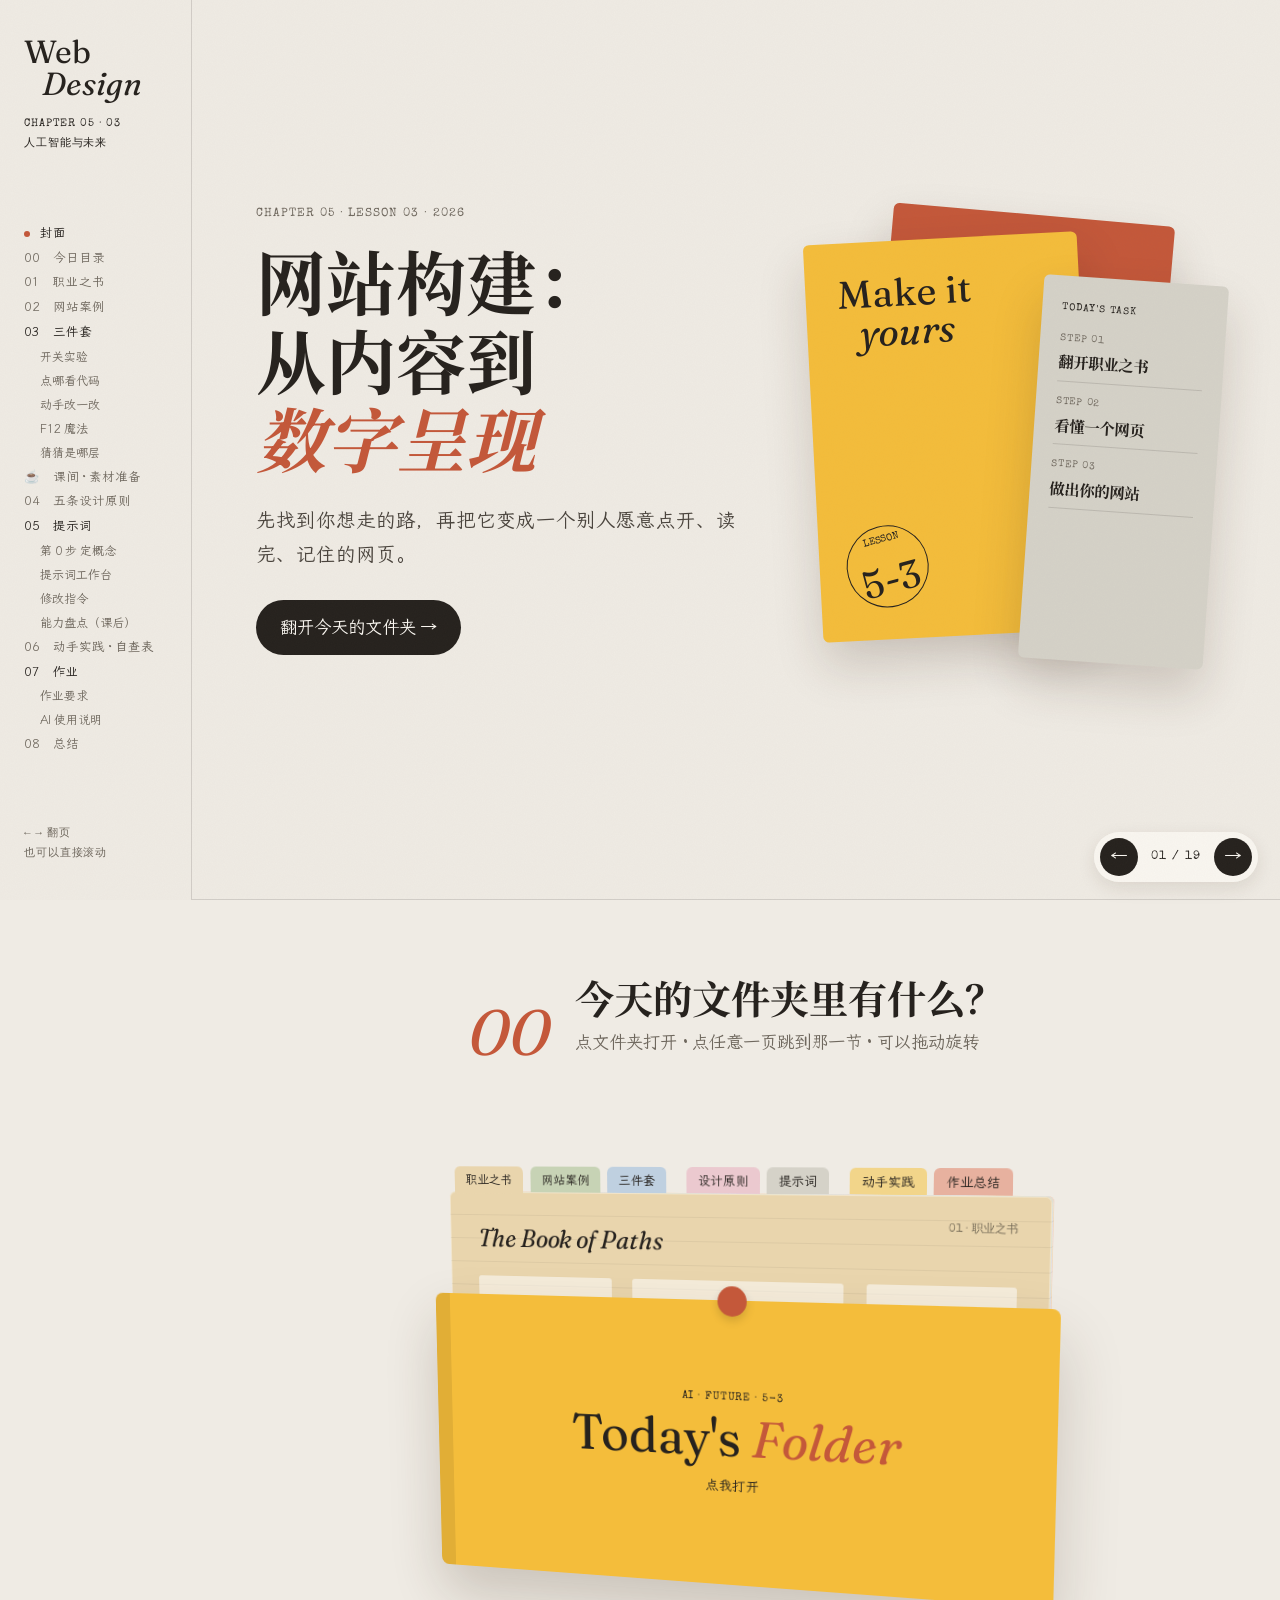
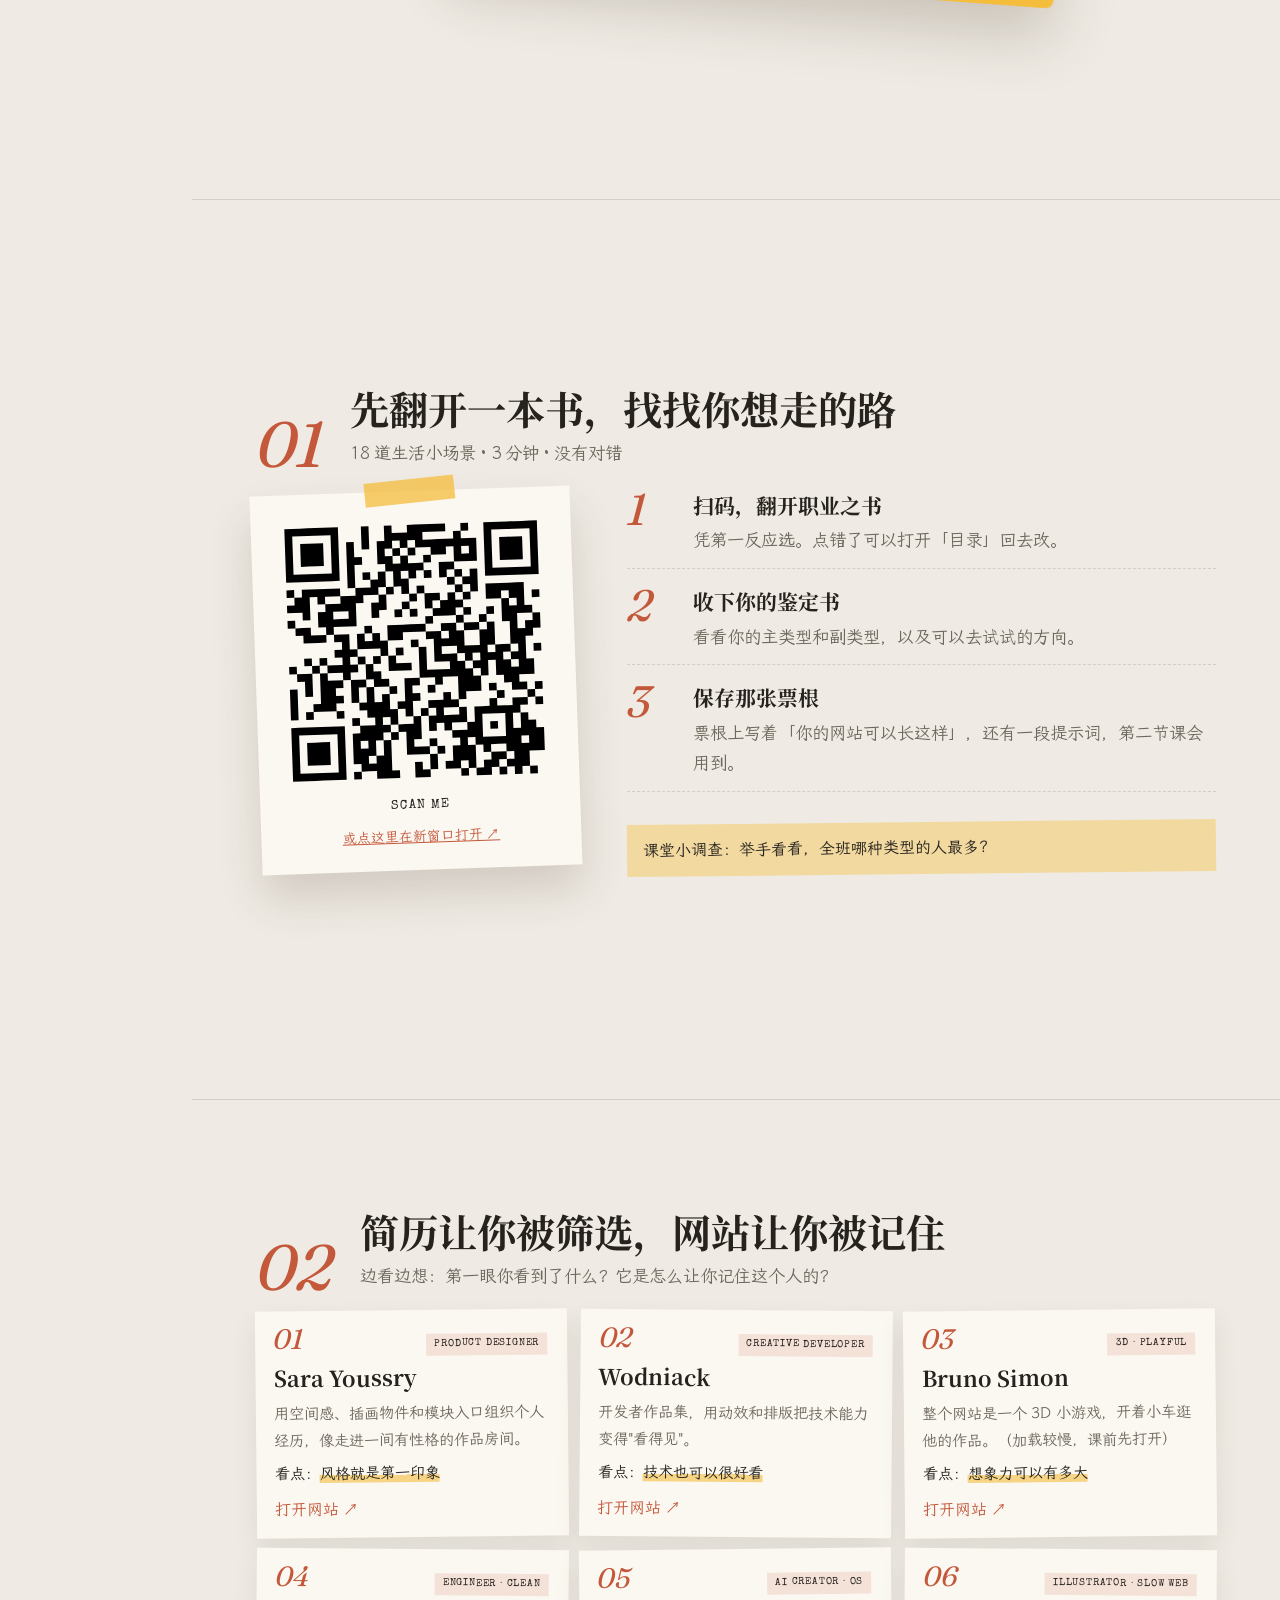
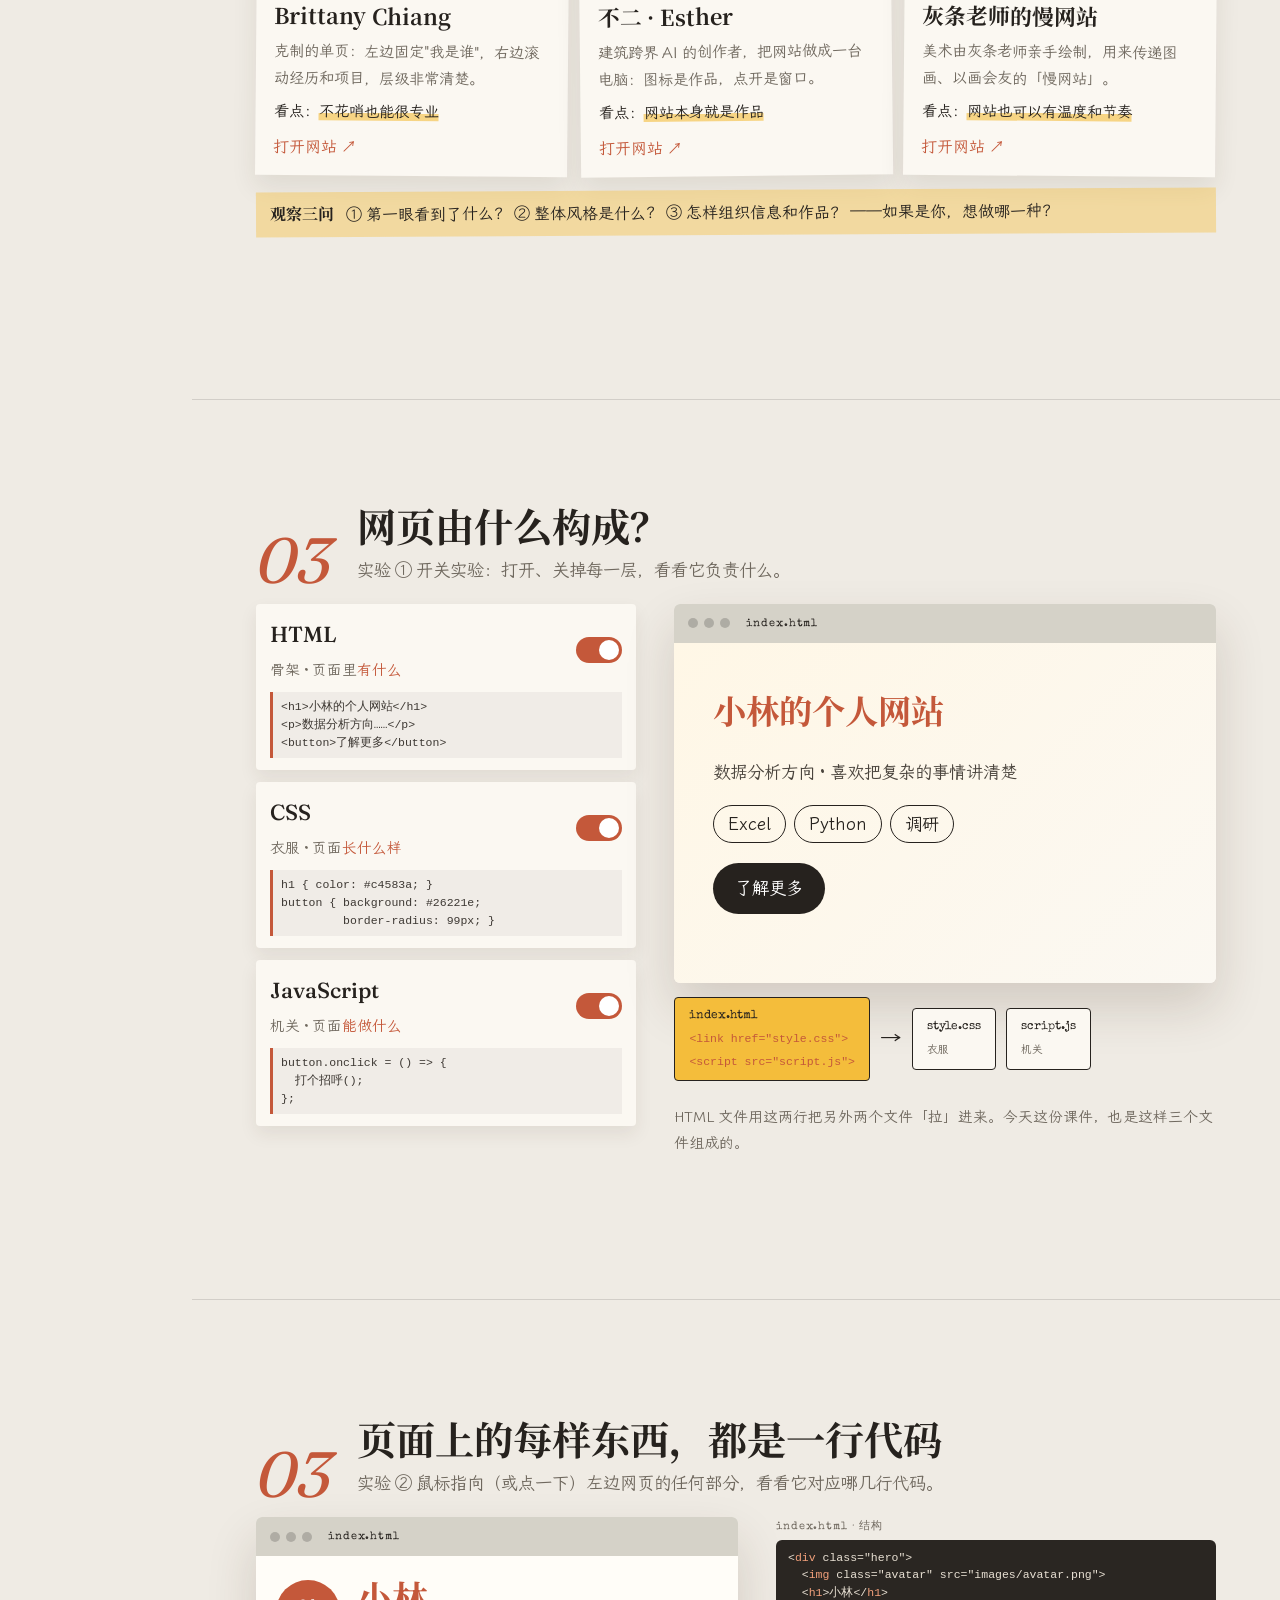
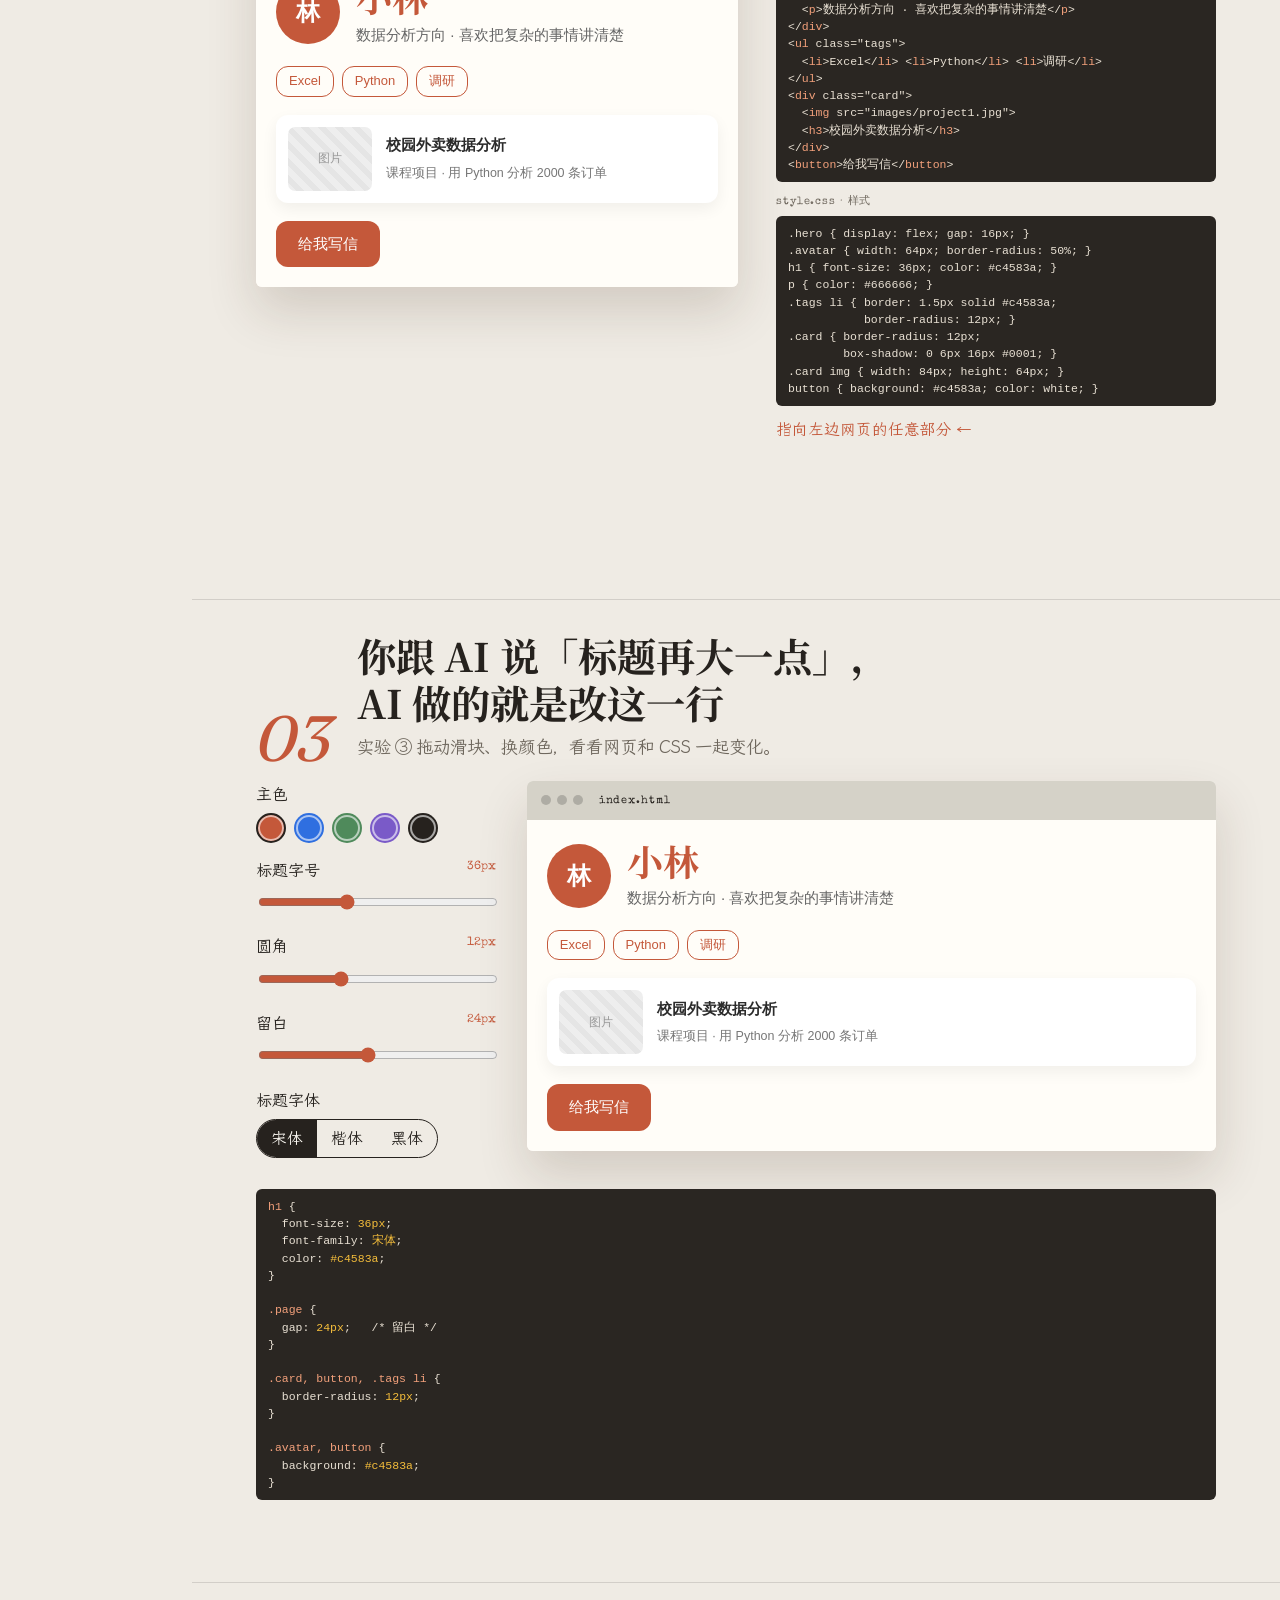
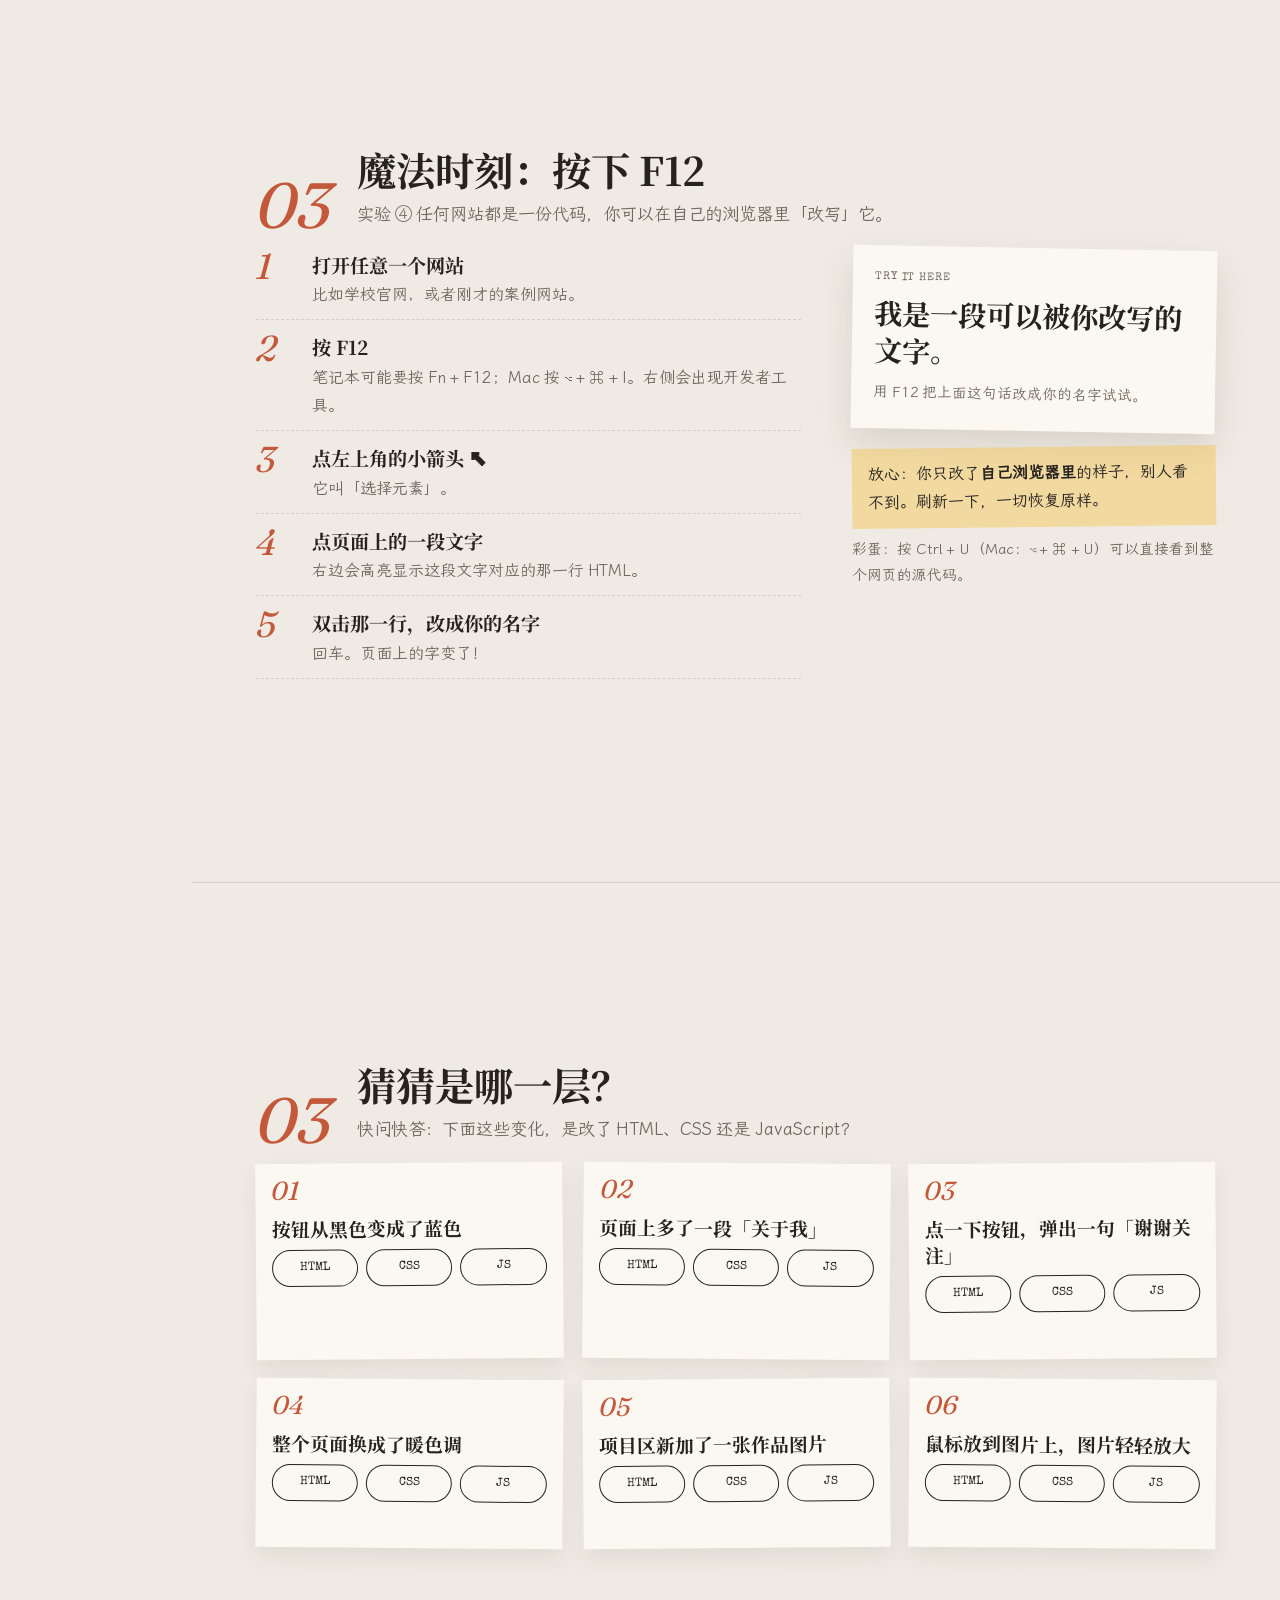
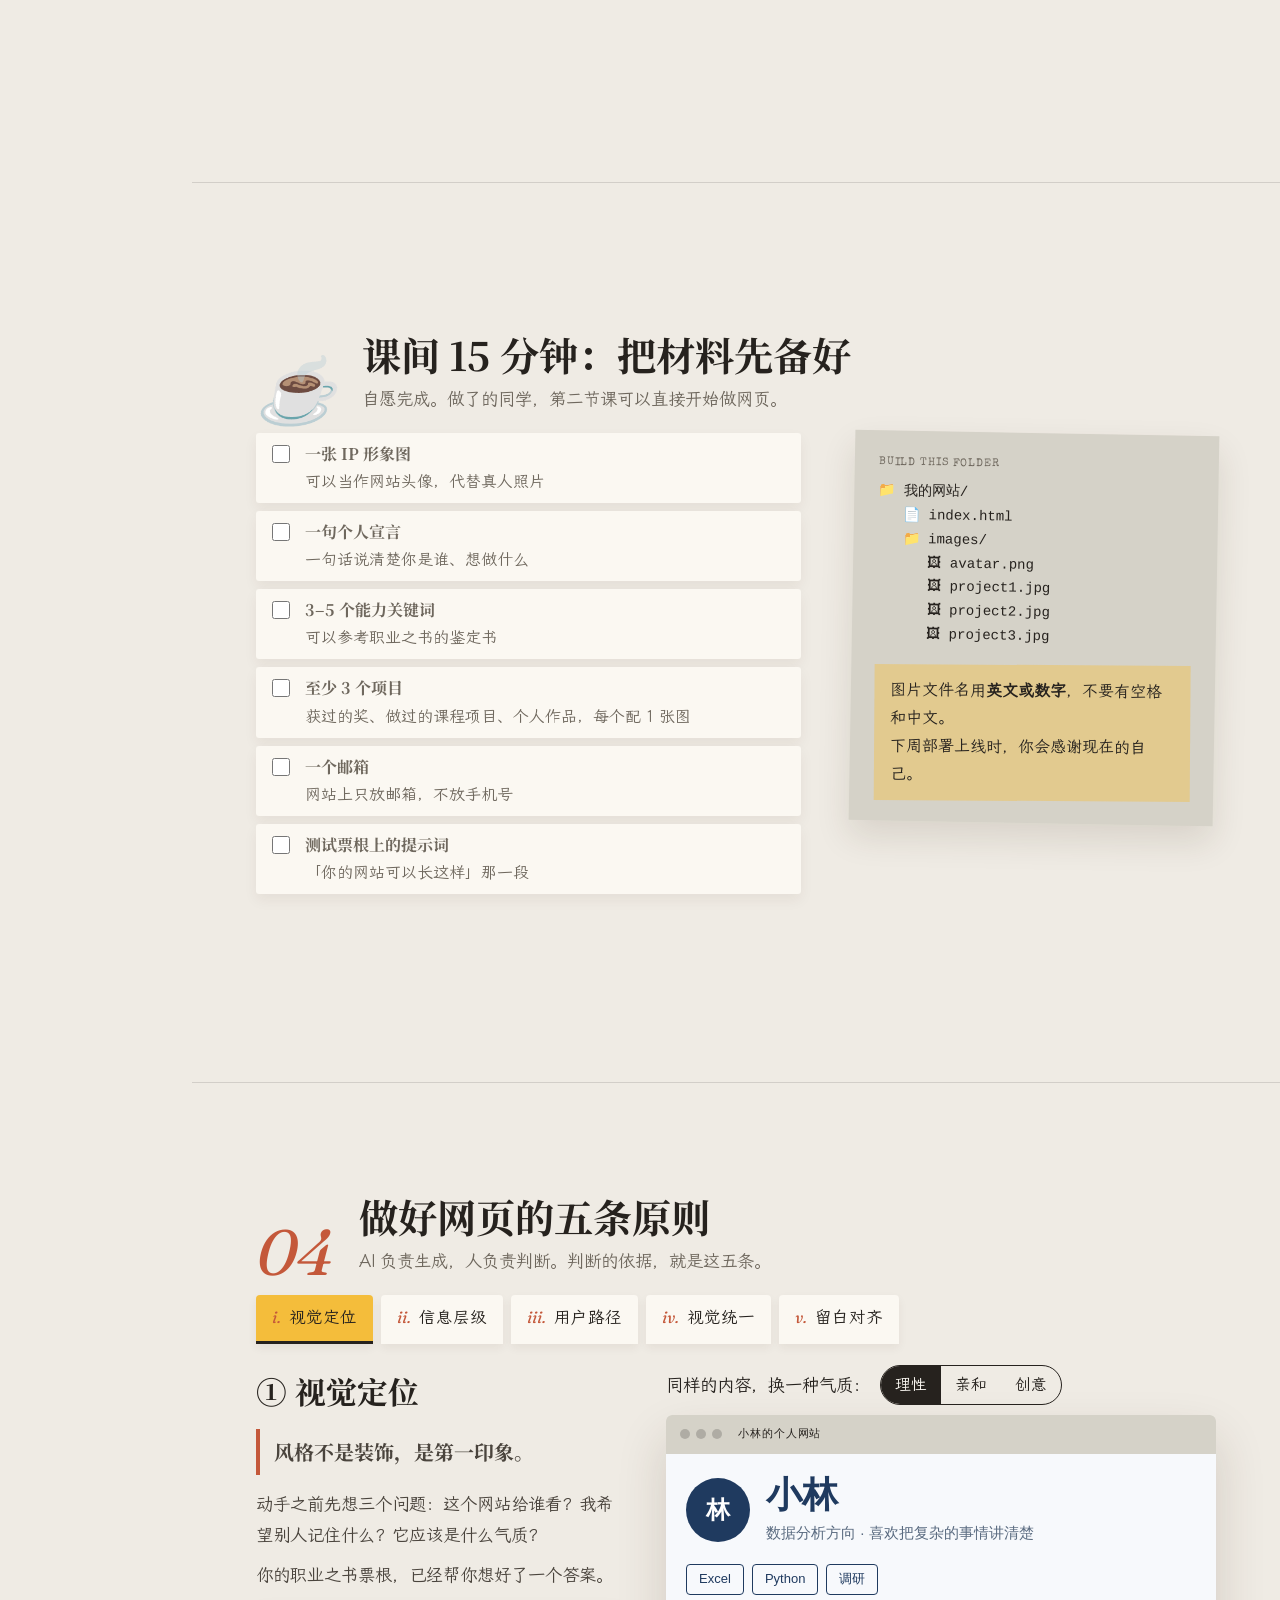
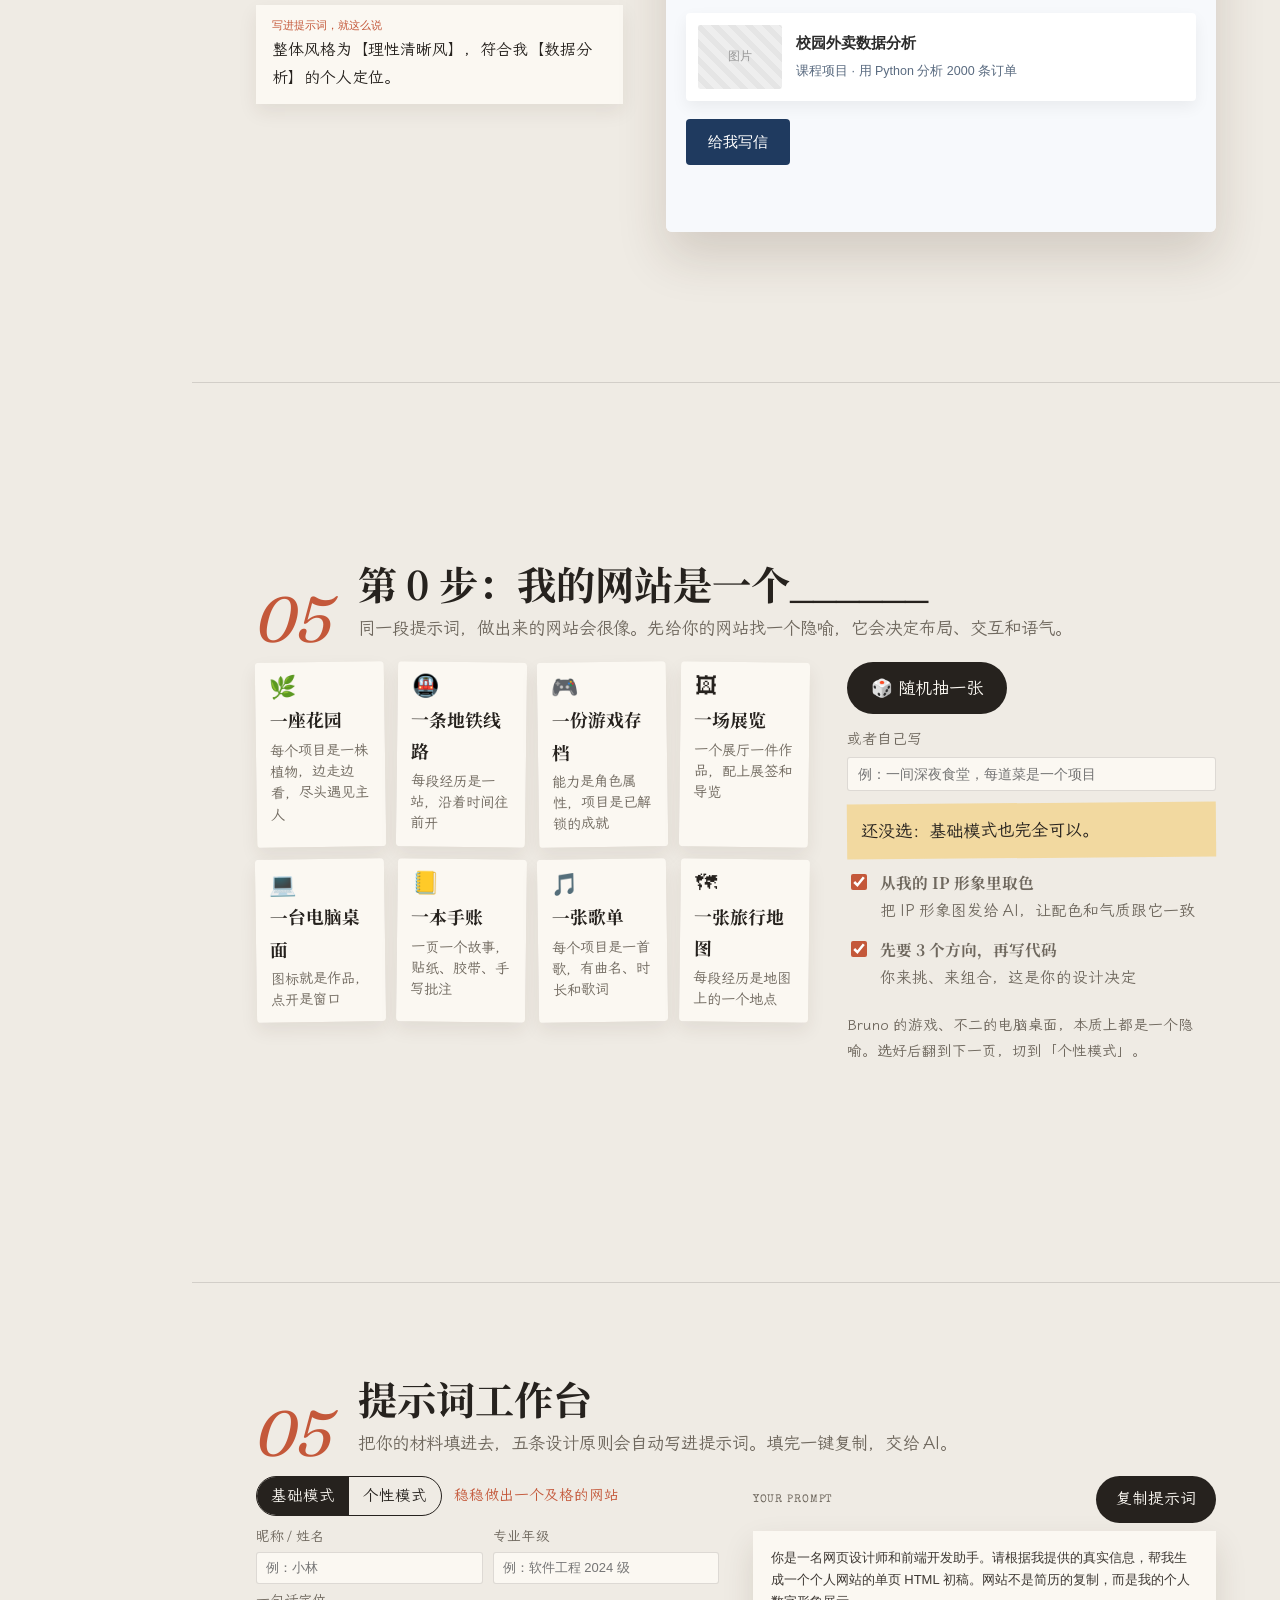
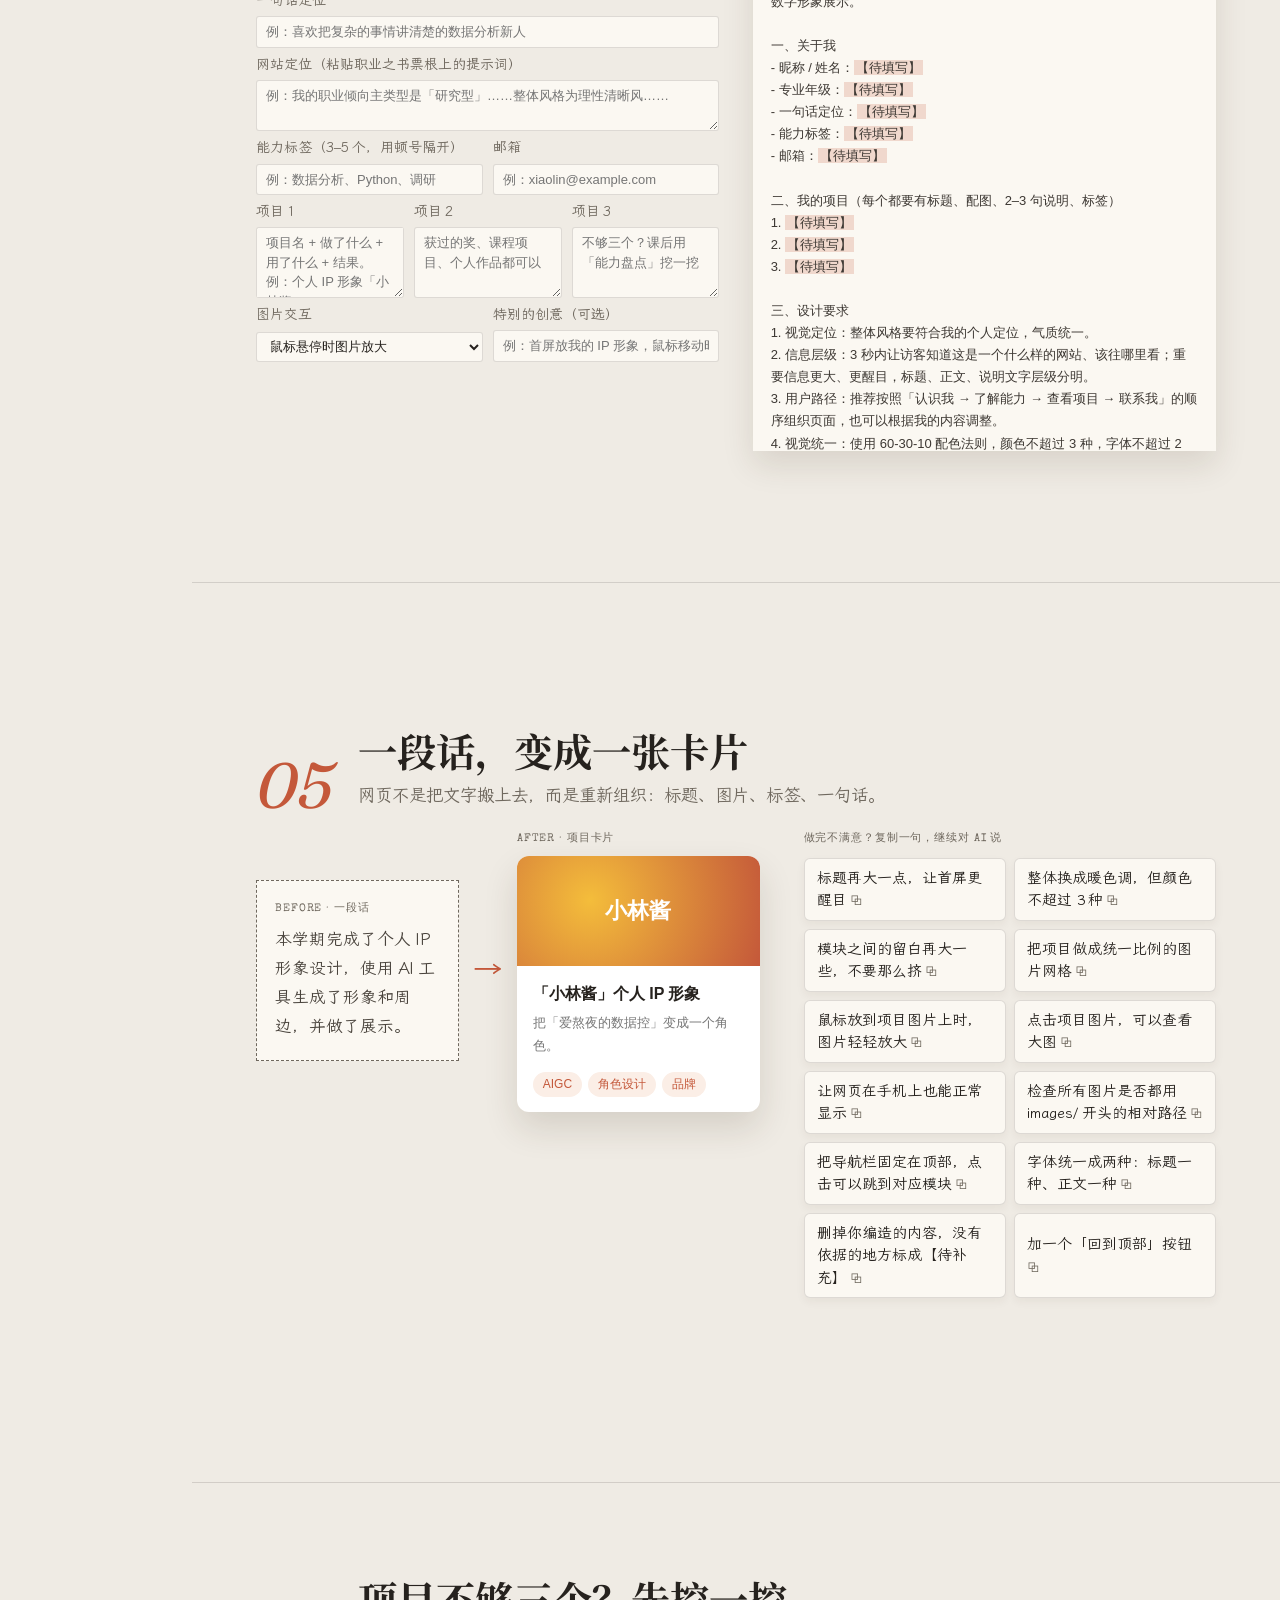
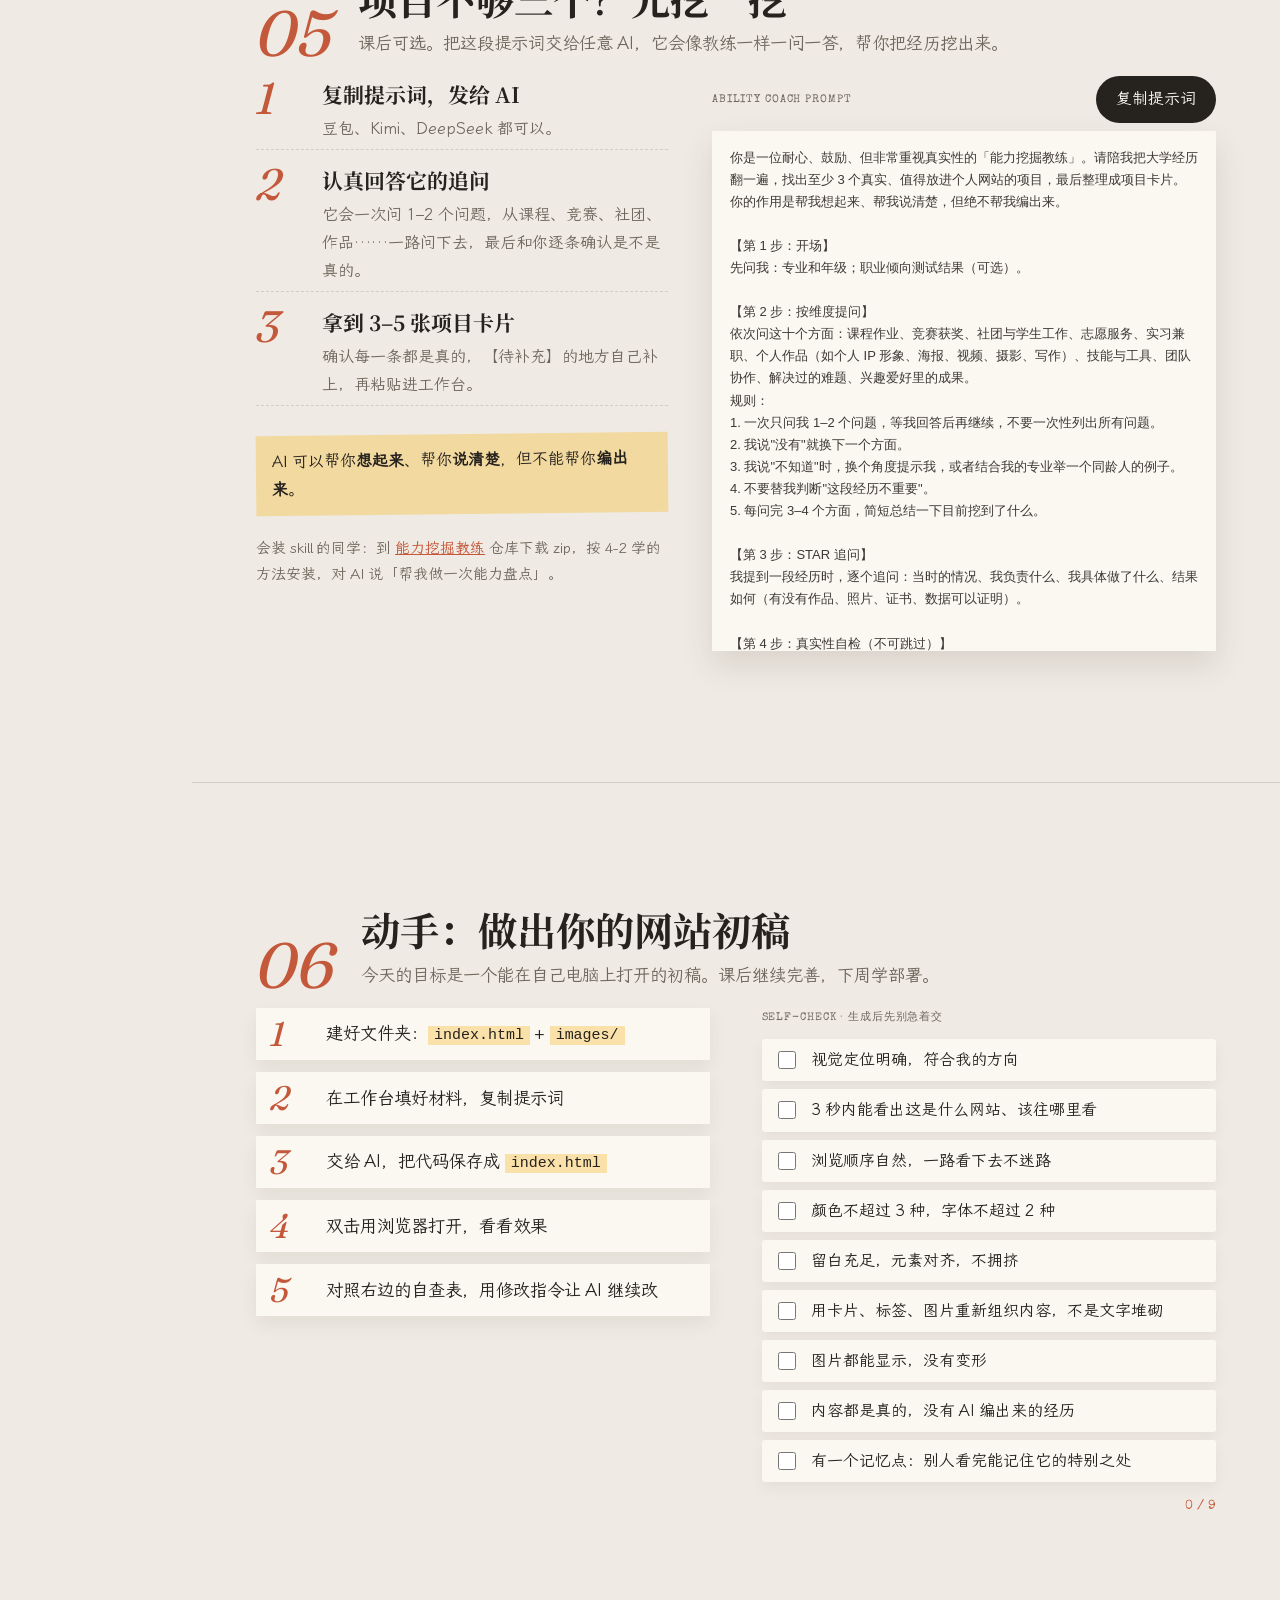
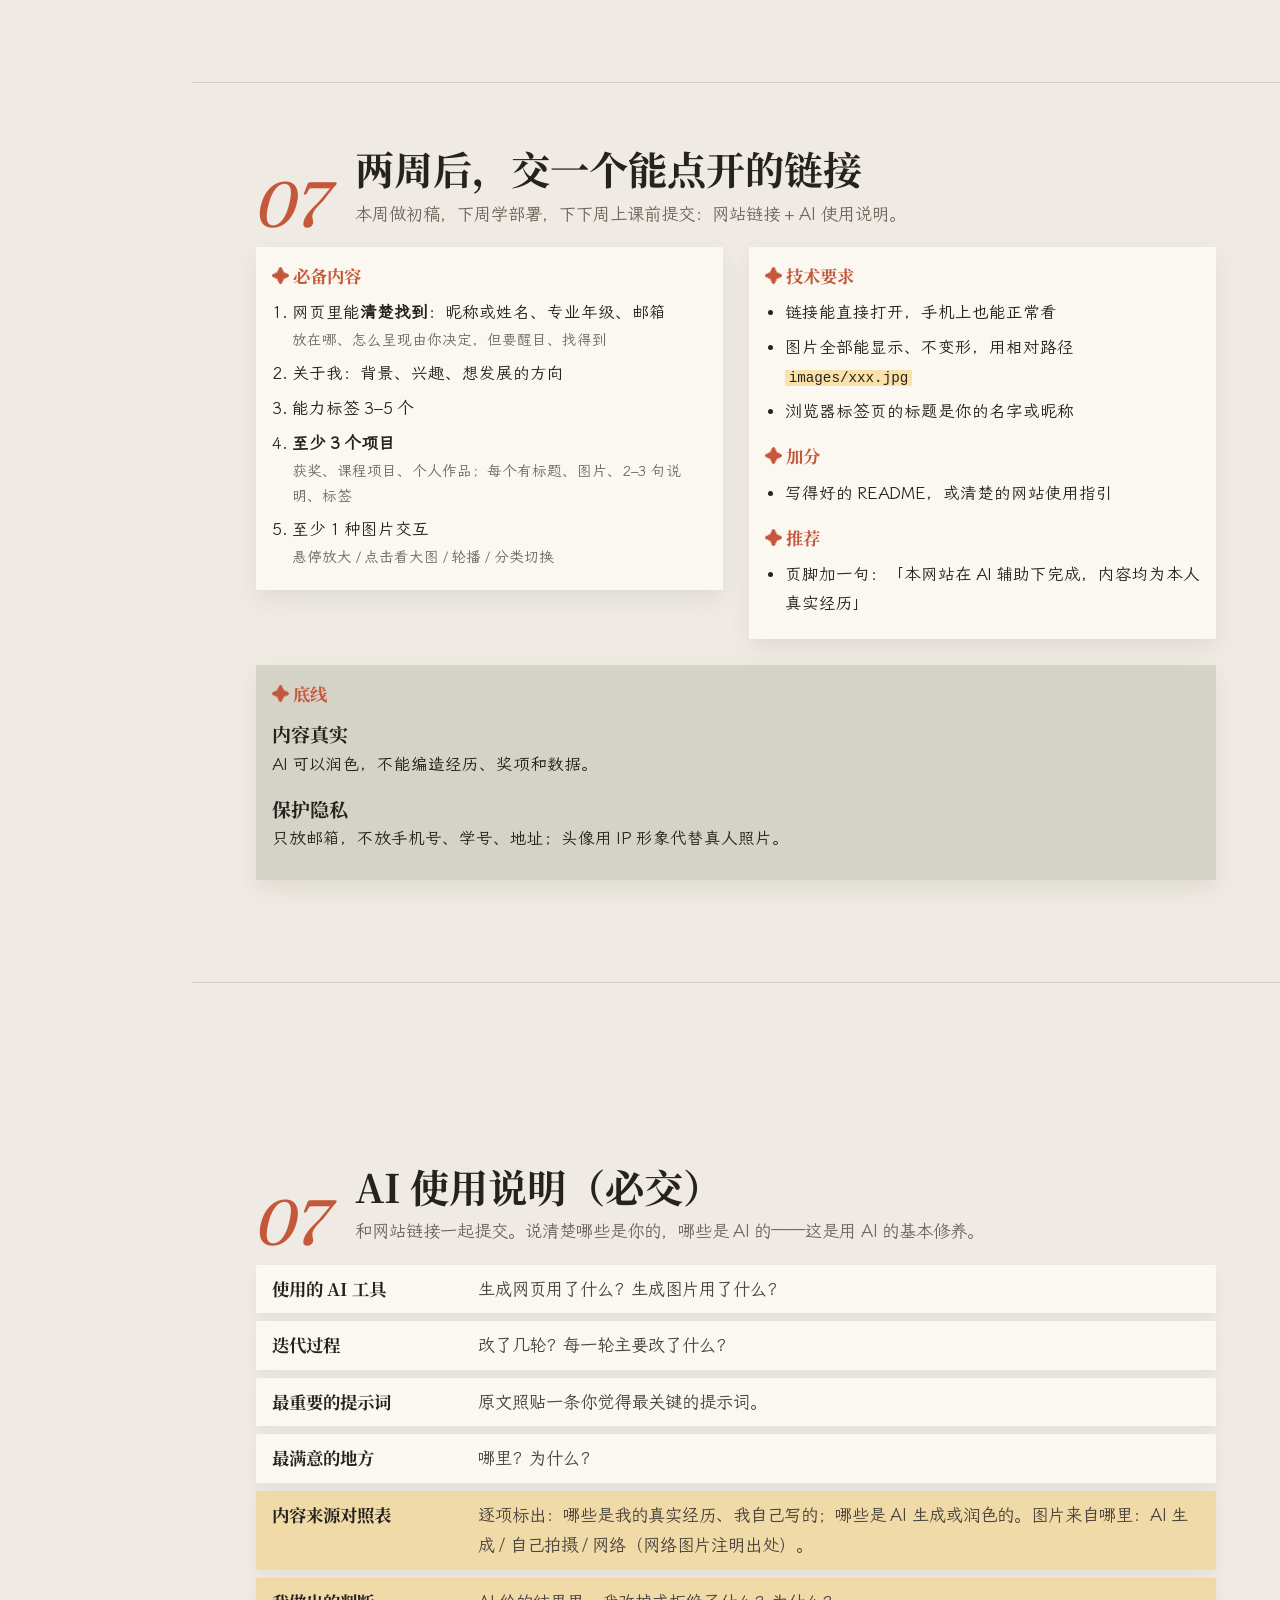
==== commit 3e4ac06c: "Add Huitiao's slow website as case 06; observation questions become a strip Co-Authored-By: Claude O" ====
--- a/index.html
+++ b/index.html
@@ -112,20 +112,19 @@
         <article class="case">
           <span class="case-no">05</span><span class="tag type">AI CREATOR · OS</span>
           <h3>不二 · Esther</h3>
-          <p>建筑跨界 AI 的创作者，把网站做成一台电脑「esther OS」：图标是作品，点开是窗口。</p>
+          <p>建筑跨界 AI 的创作者，把网站做成一台电脑：图标是作品，点开是窗口。</p>
           <p class="look">看点：<b>网站本身就是作品</b></p>
           <a href="https://hiesther.me/" target="_blank" rel="noopener">打开网站 ↗</a>
         </article>
-        <article class="case ask">
-          <h3>观察三问</h3>
-          <ol>
-            <li>第一眼你看到了什么？</li>
-            <li>它的整体风格是什么？</li>
-            <li>它如何组织个人信息、能力和作品？</li>
-          </ol>
-          <p class="note">如果是你，你更想做哪一种？</p>
+        <article class="case">
+          <span class="case-no">06</span><span class="tag type">ILLUSTRATOR · SLOW WEB</span>
+          <h3>灰条老师的慢网站</h3>
+          <p>美术由灰条老师亲手绘制，用来传递图画、以画会友的「慢网站」。</p>
+          <p class="look">看点：<b>网站也可以有温度和节奏</b></p>
+          <a href="https://huali-youxin.pages.dev/" target="_blank" rel="noopener">打开网站 ↗</a>
         </article>
       </div>
+      <p class="note ask-strip"><b>观察三问</b>① 第一眼看到了什么？ ② 整体风格是什么？ ③ 怎样组织信息和作品？ ——如果是你，想做哪一种？</p>
     </section>
 
     <!-- ============ 03-1 开关实验 ============ -->
--- a/css/style.css
+++ b/css/style.css
@@ -481,6 +481,9 @@
   .case h3 { margin: 6px 0 4px; }
   .case .look { margin-top: 6px; }
   .case a { padding-top: 8px; }
+  .case-no { font-size: 28px; }
+  .case { padding: 14px 18px; }
+  .ask-strip { padding: 8px 14px; }
 }
 
 /* ---------- 平板 ---------- */
@@ -592,3 +595,7 @@
   .side-brand span { margin-top: 8px; }
   .side-nav a { padding: 1px 0; }
 }
+
+/* 案例页：观察三问改为底部便利贴 */
+.ask-strip { margin-top: clamp(10px, 1.6vh, 22px); transform: rotate(-.3deg); }
+.ask-strip b { margin-right: 12px; font-family: var(--zh); }
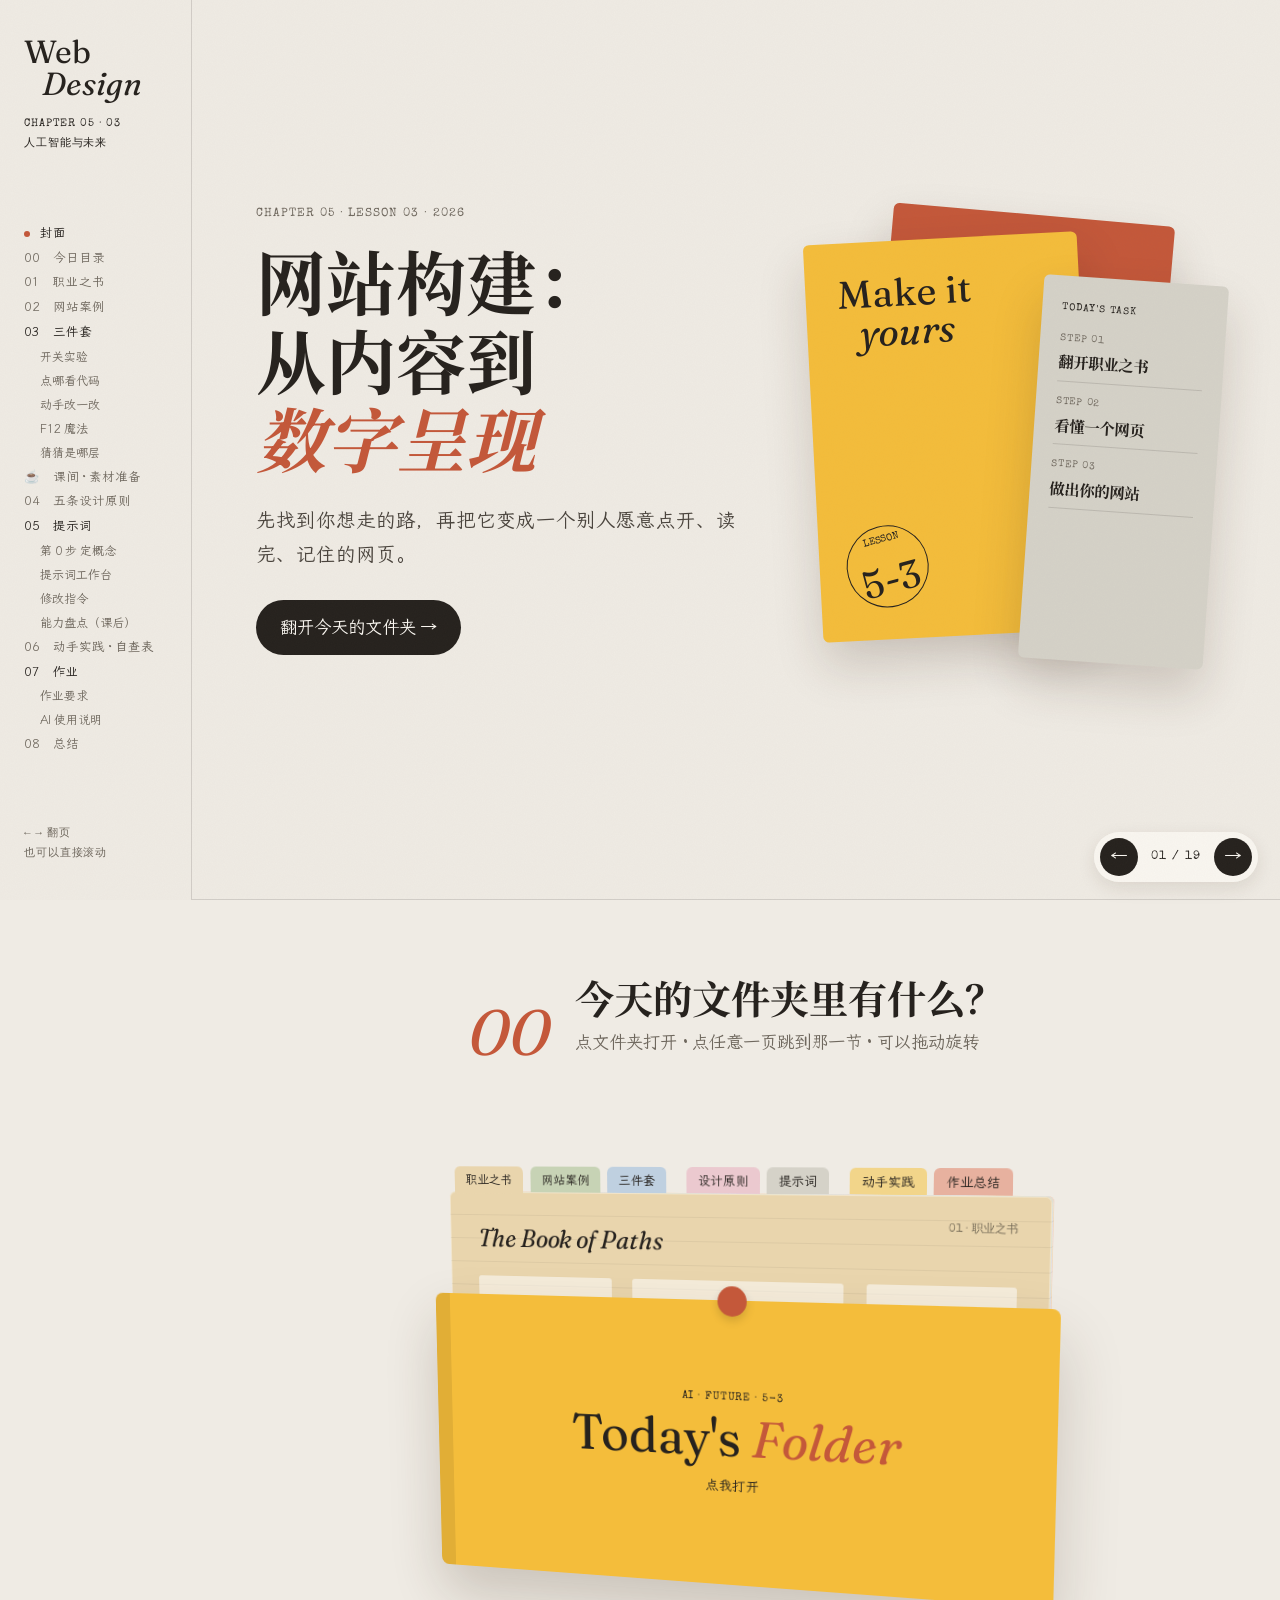
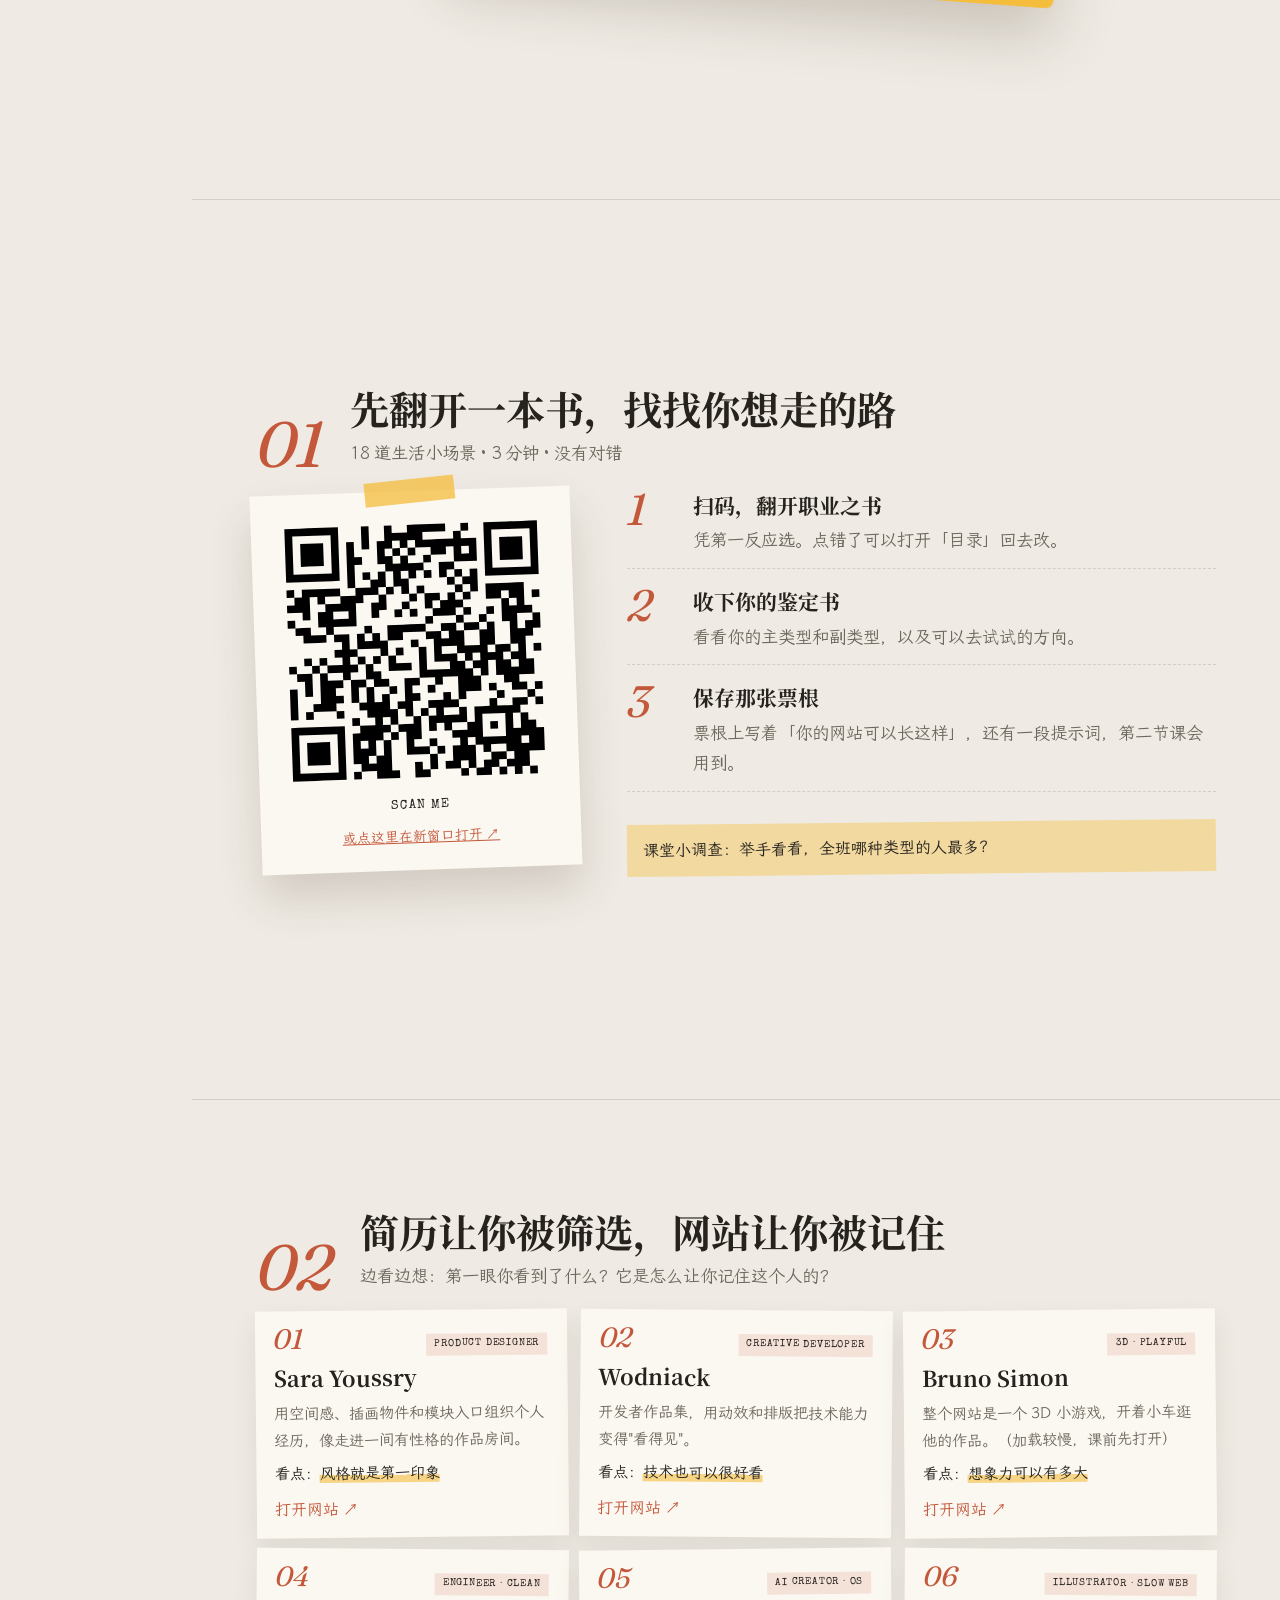
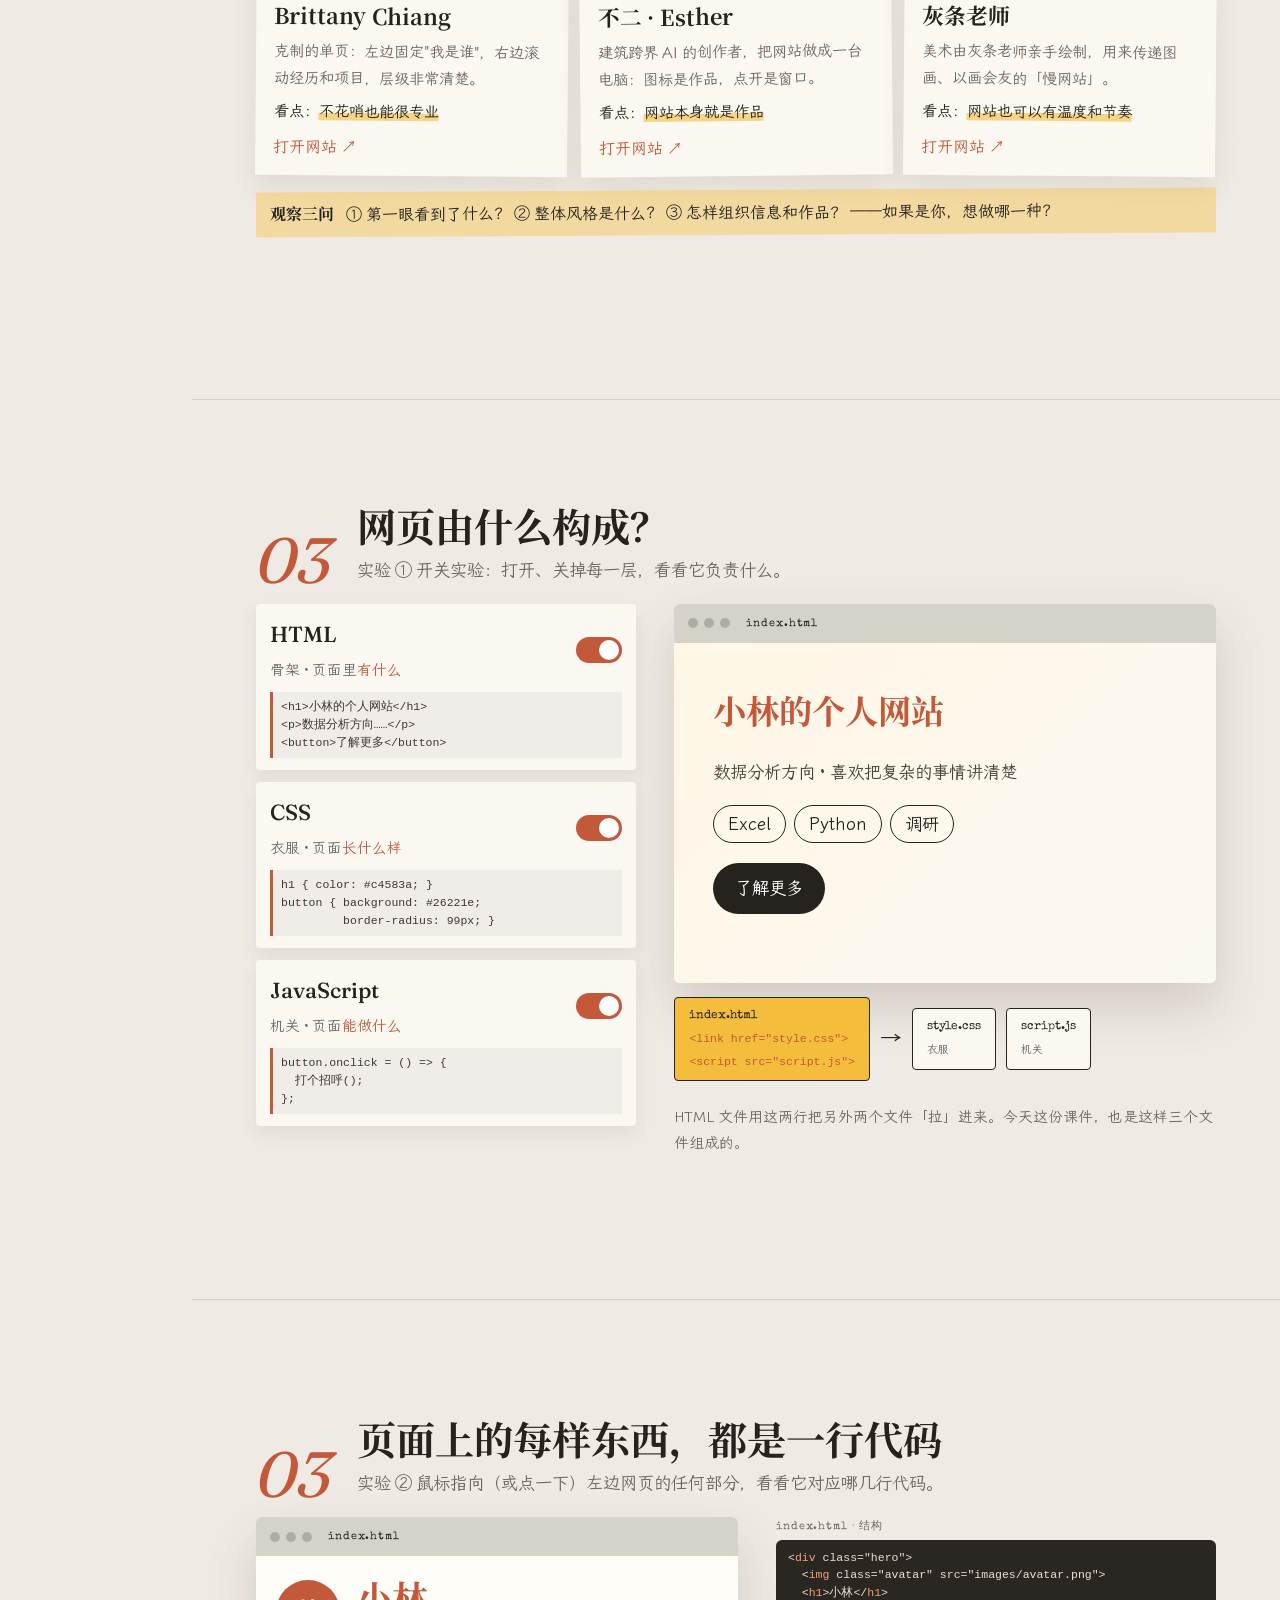
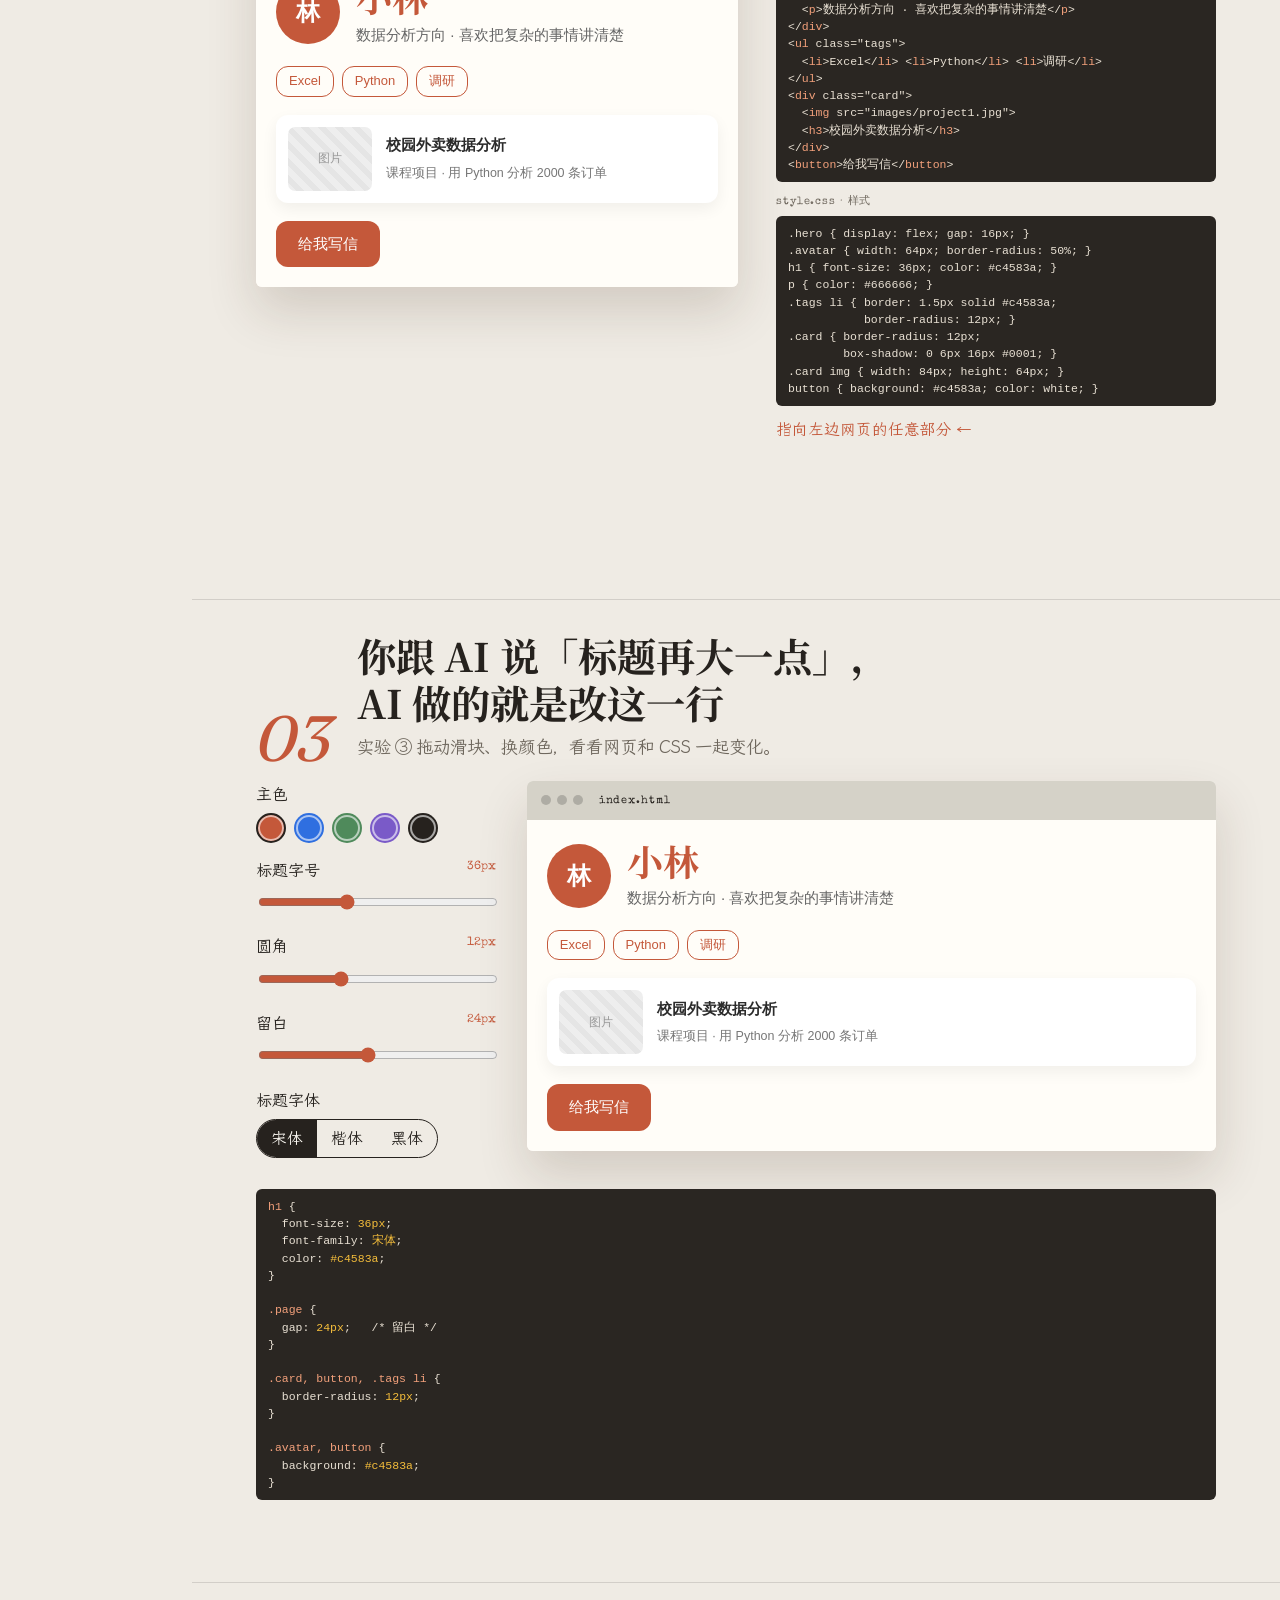
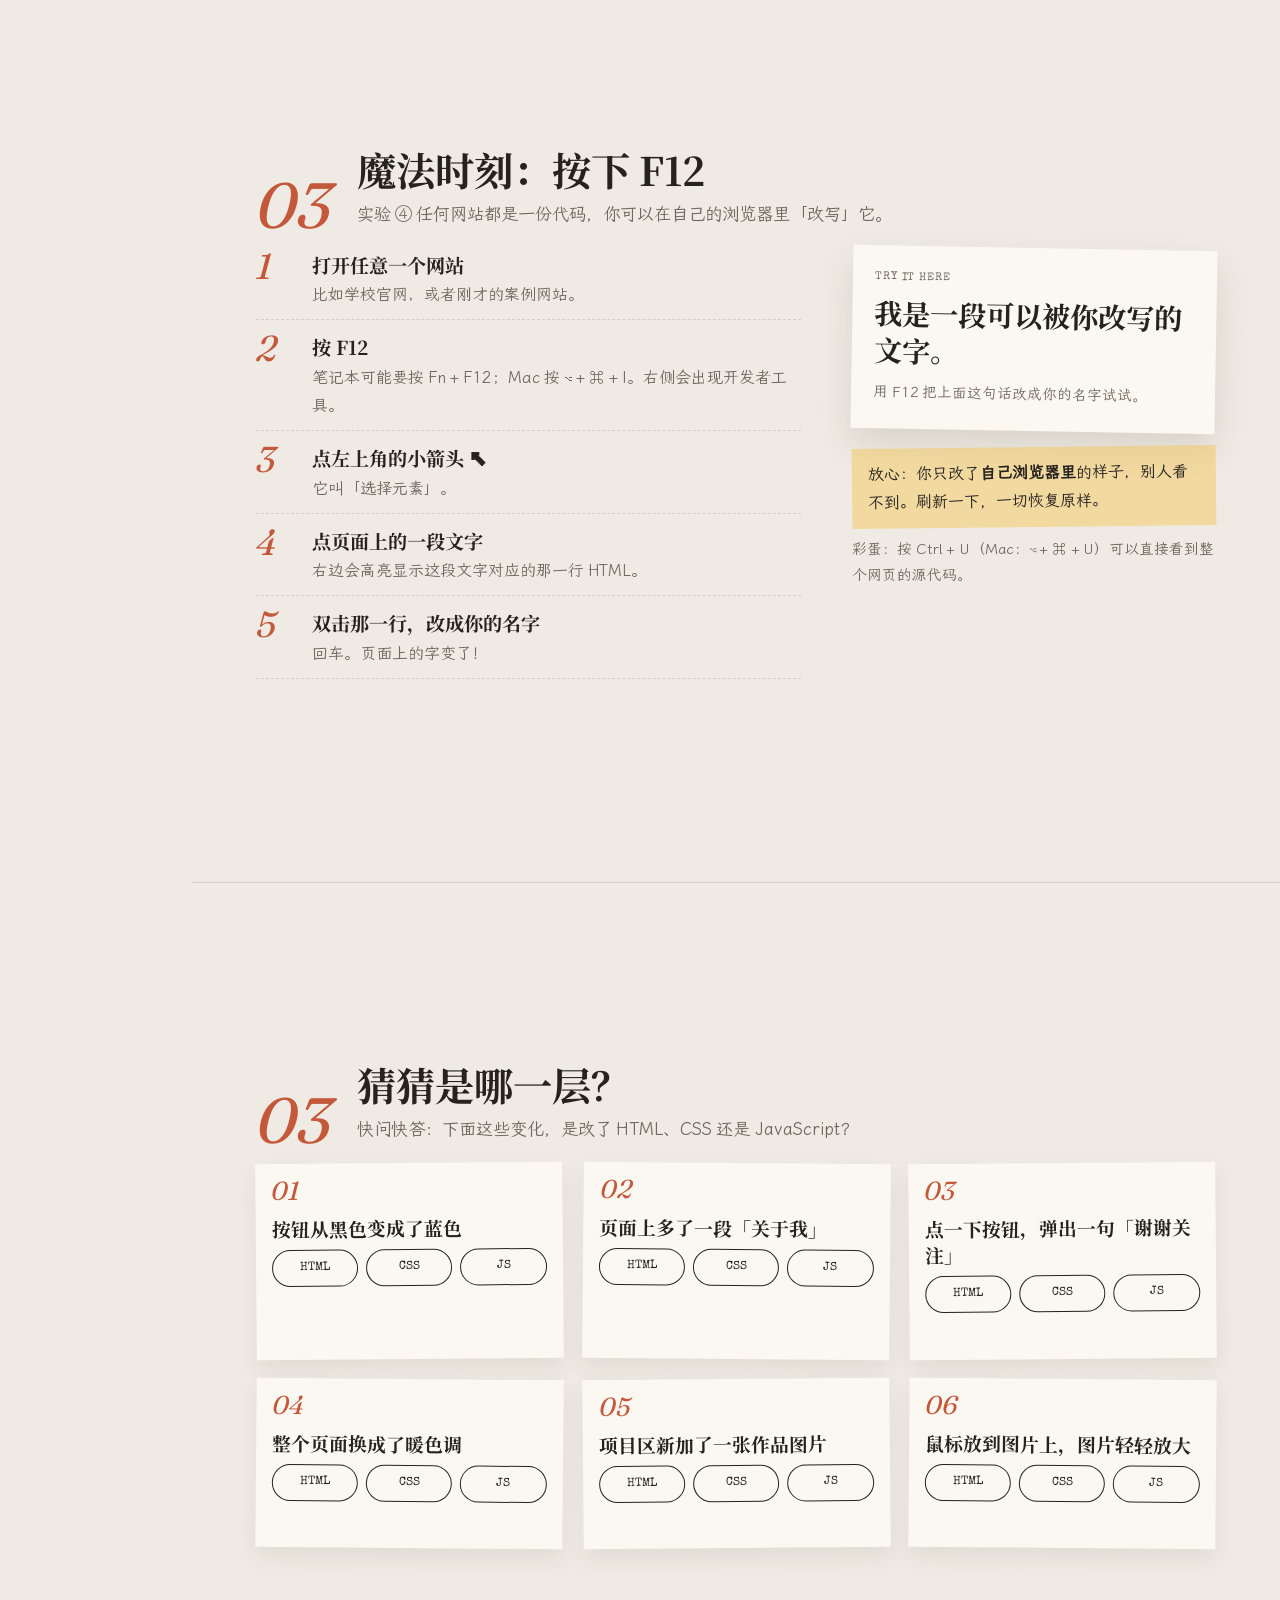
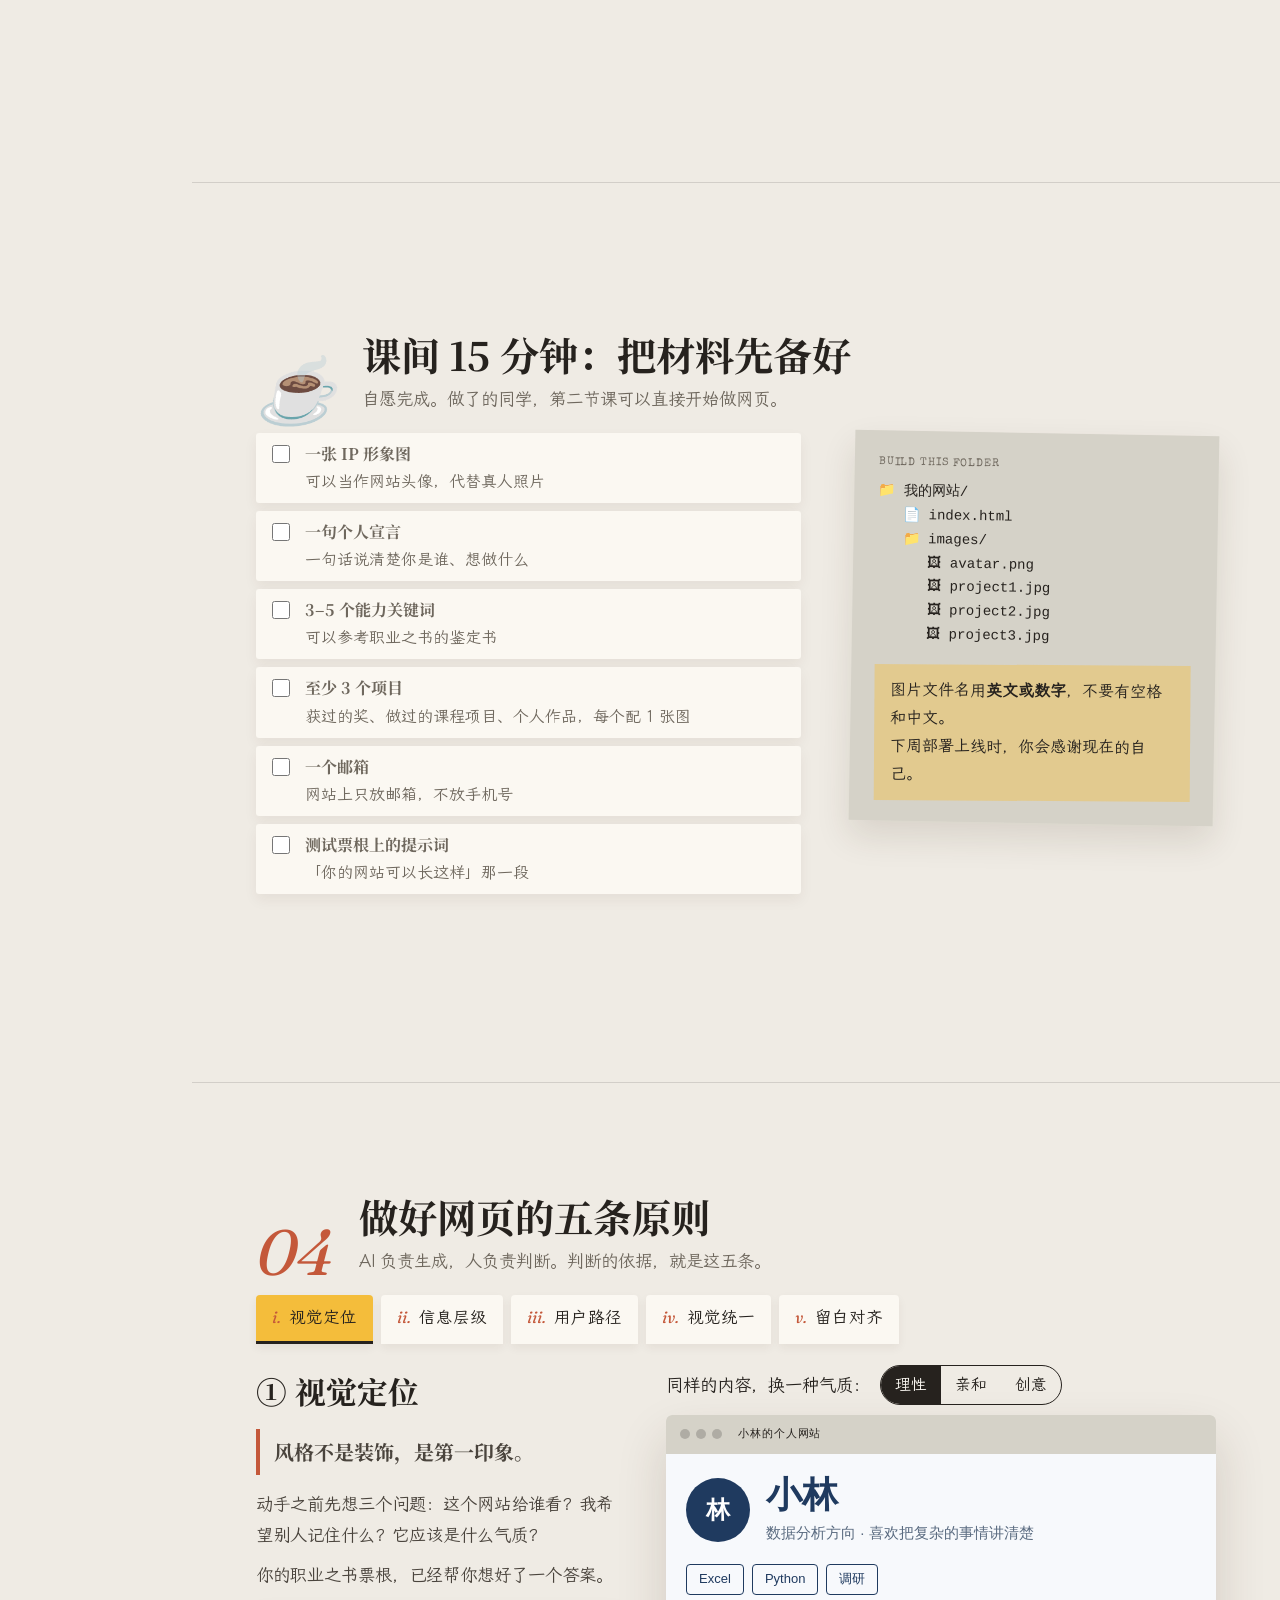
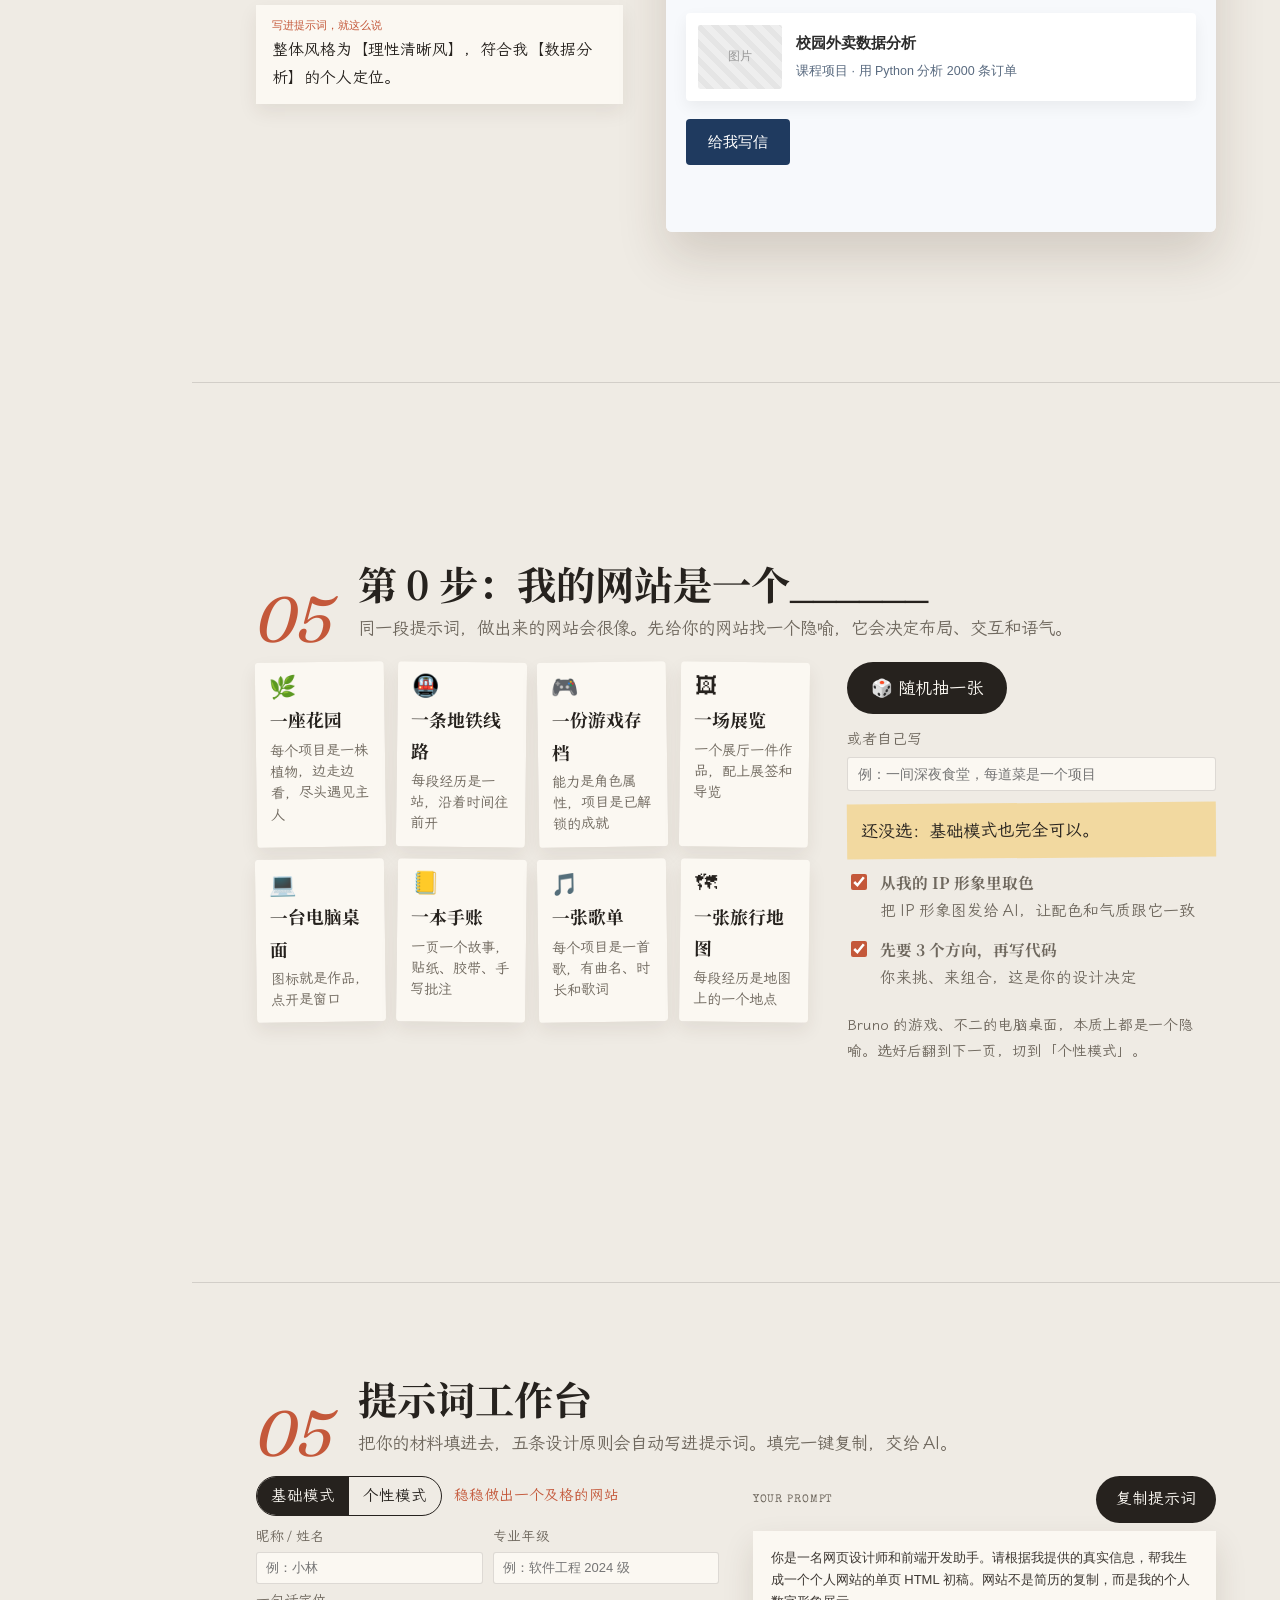
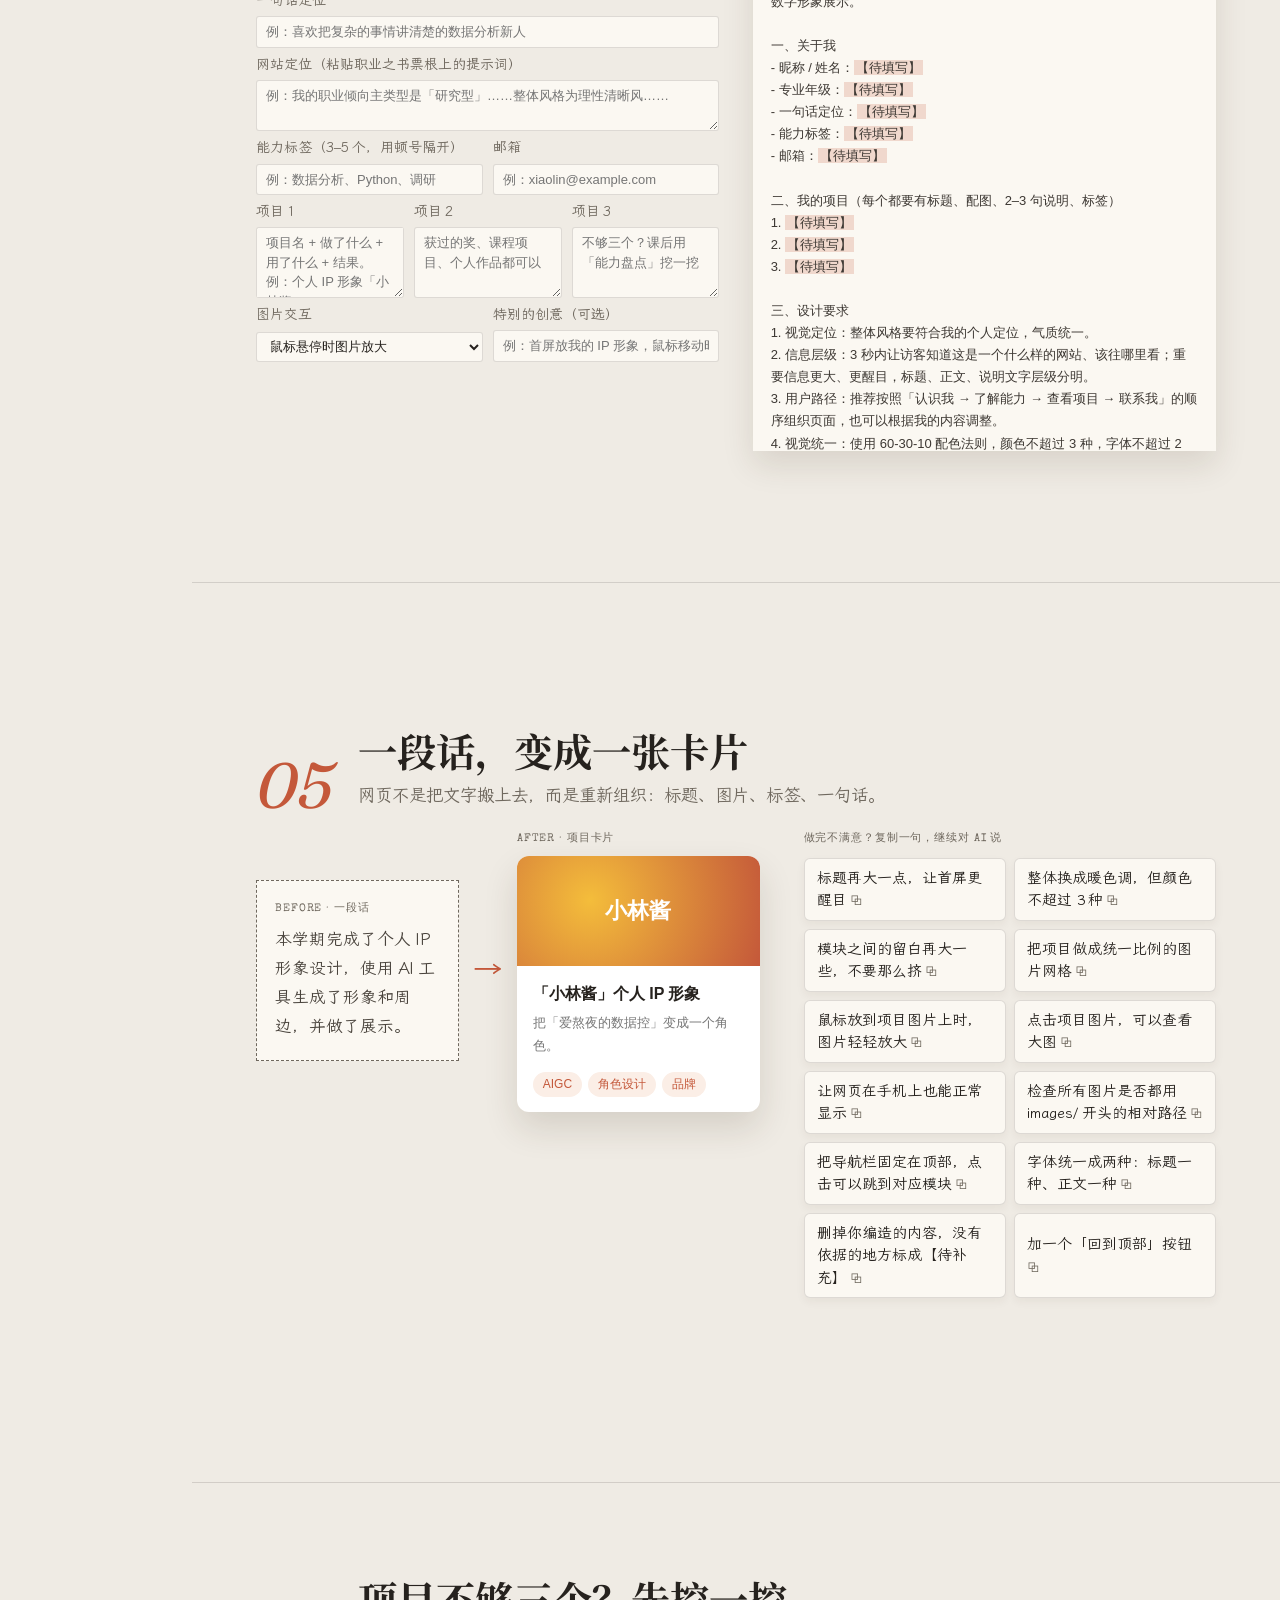
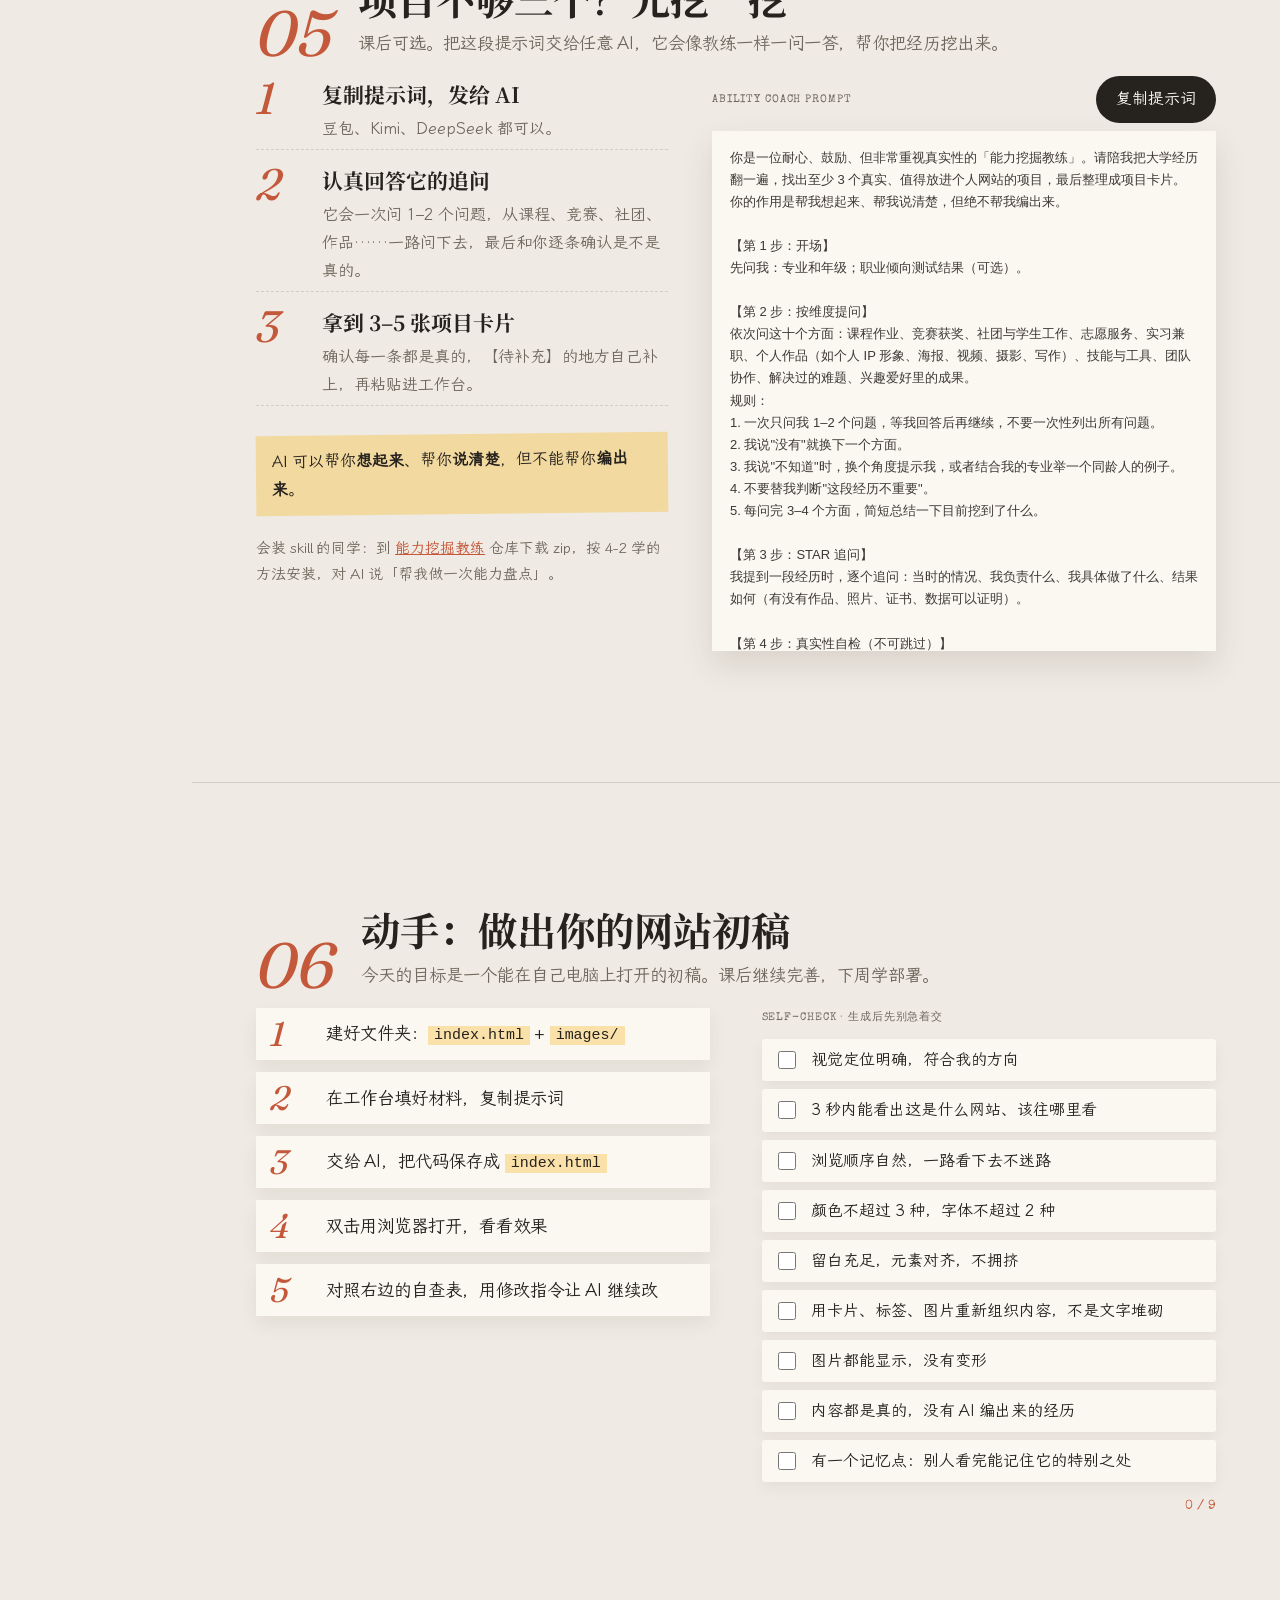
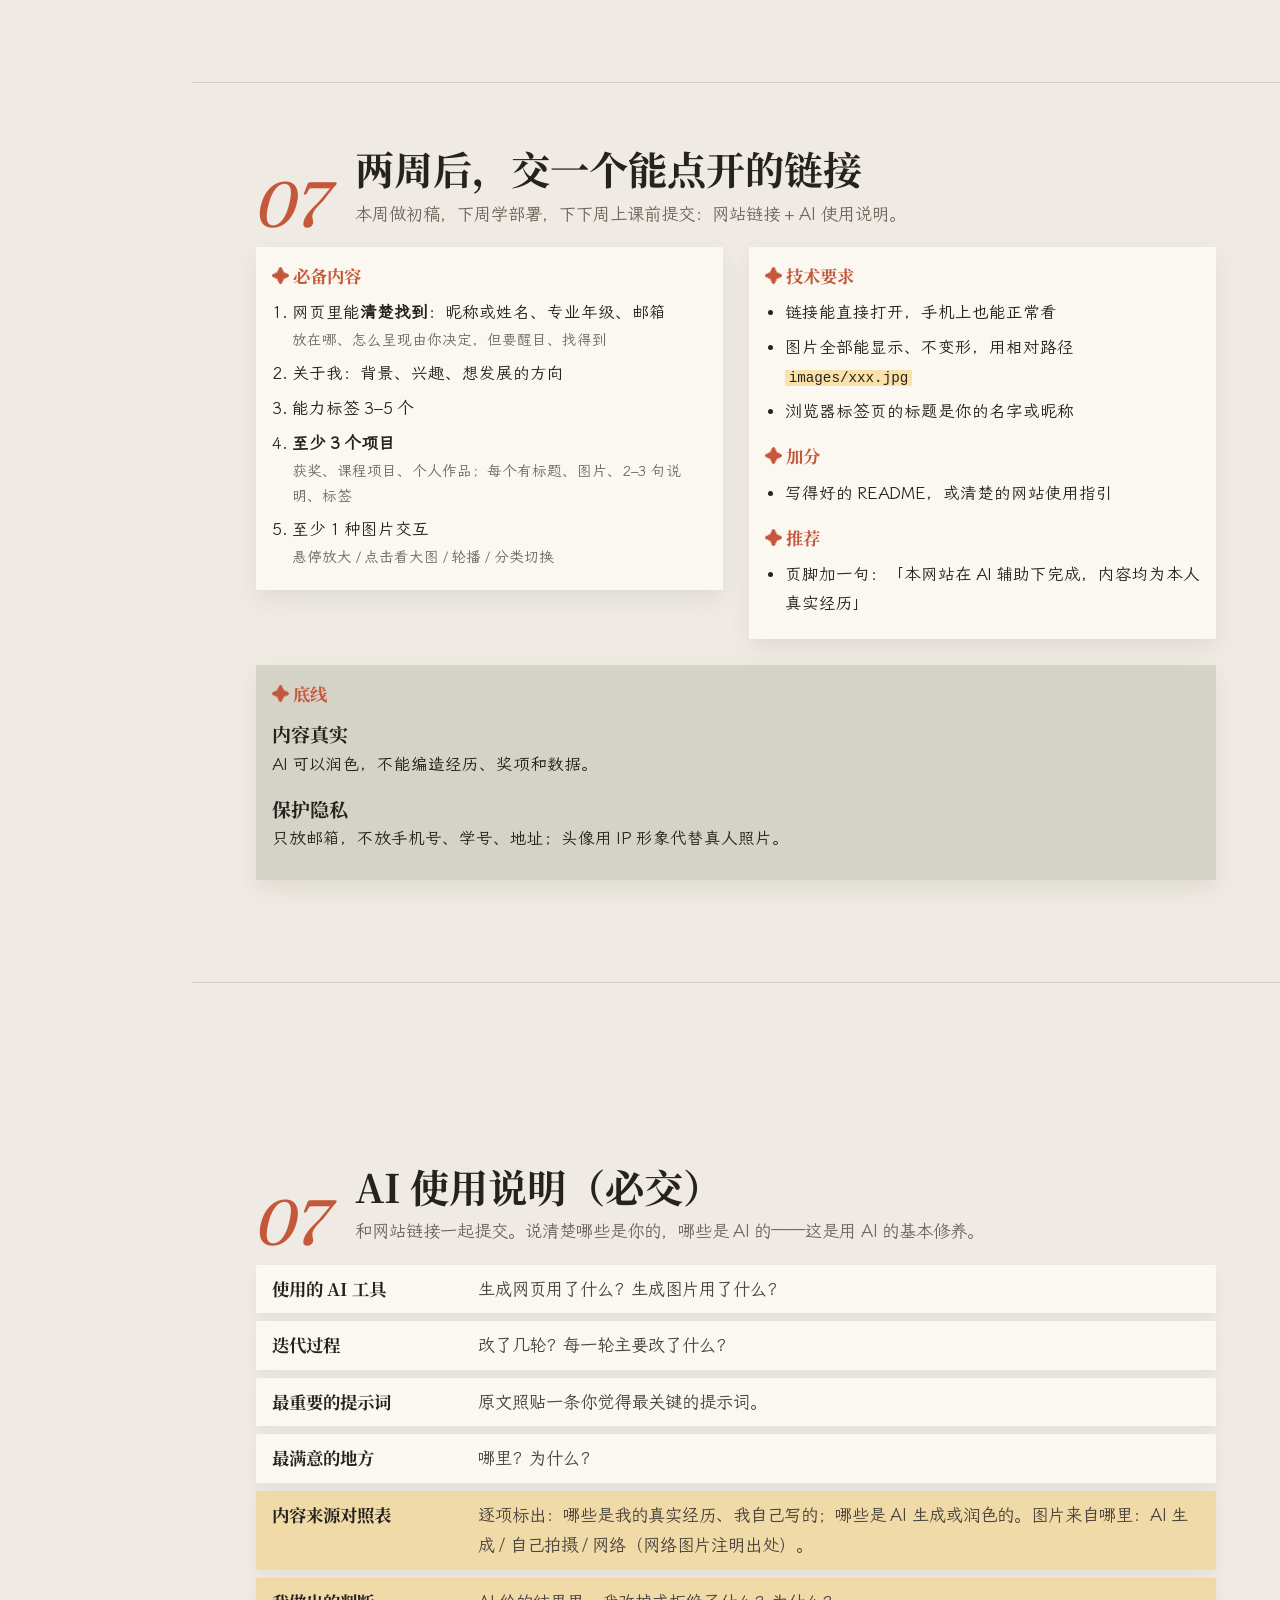
==== commit a71057ce: "Case 06 title: 灰条老师 Co-Authored-By: Claude Opus 5.5 <noreply@anthropic.com> Claude-Session: https://" ====
--- a/index.html
+++ b/index.html
@@ -118,7 +118,7 @@
         </article>
         <article class="case">
           <span class="case-no">06</span><span class="tag type">ILLUSTRATOR · SLOW WEB</span>
-          <h3>灰条老师的慢网站</h3>
+          <h3>灰条老师</h3>
           <p>美术由灰条老师亲手绘制，用来传递图画、以画会友的「慢网站」。</p>
           <p class="look">看点：<b>网站也可以有温度和节奏</b></p>
           <a href="https://huali-youxin.pages.dev/" target="_blank" rel="noopener">打开网站 ↗</a>
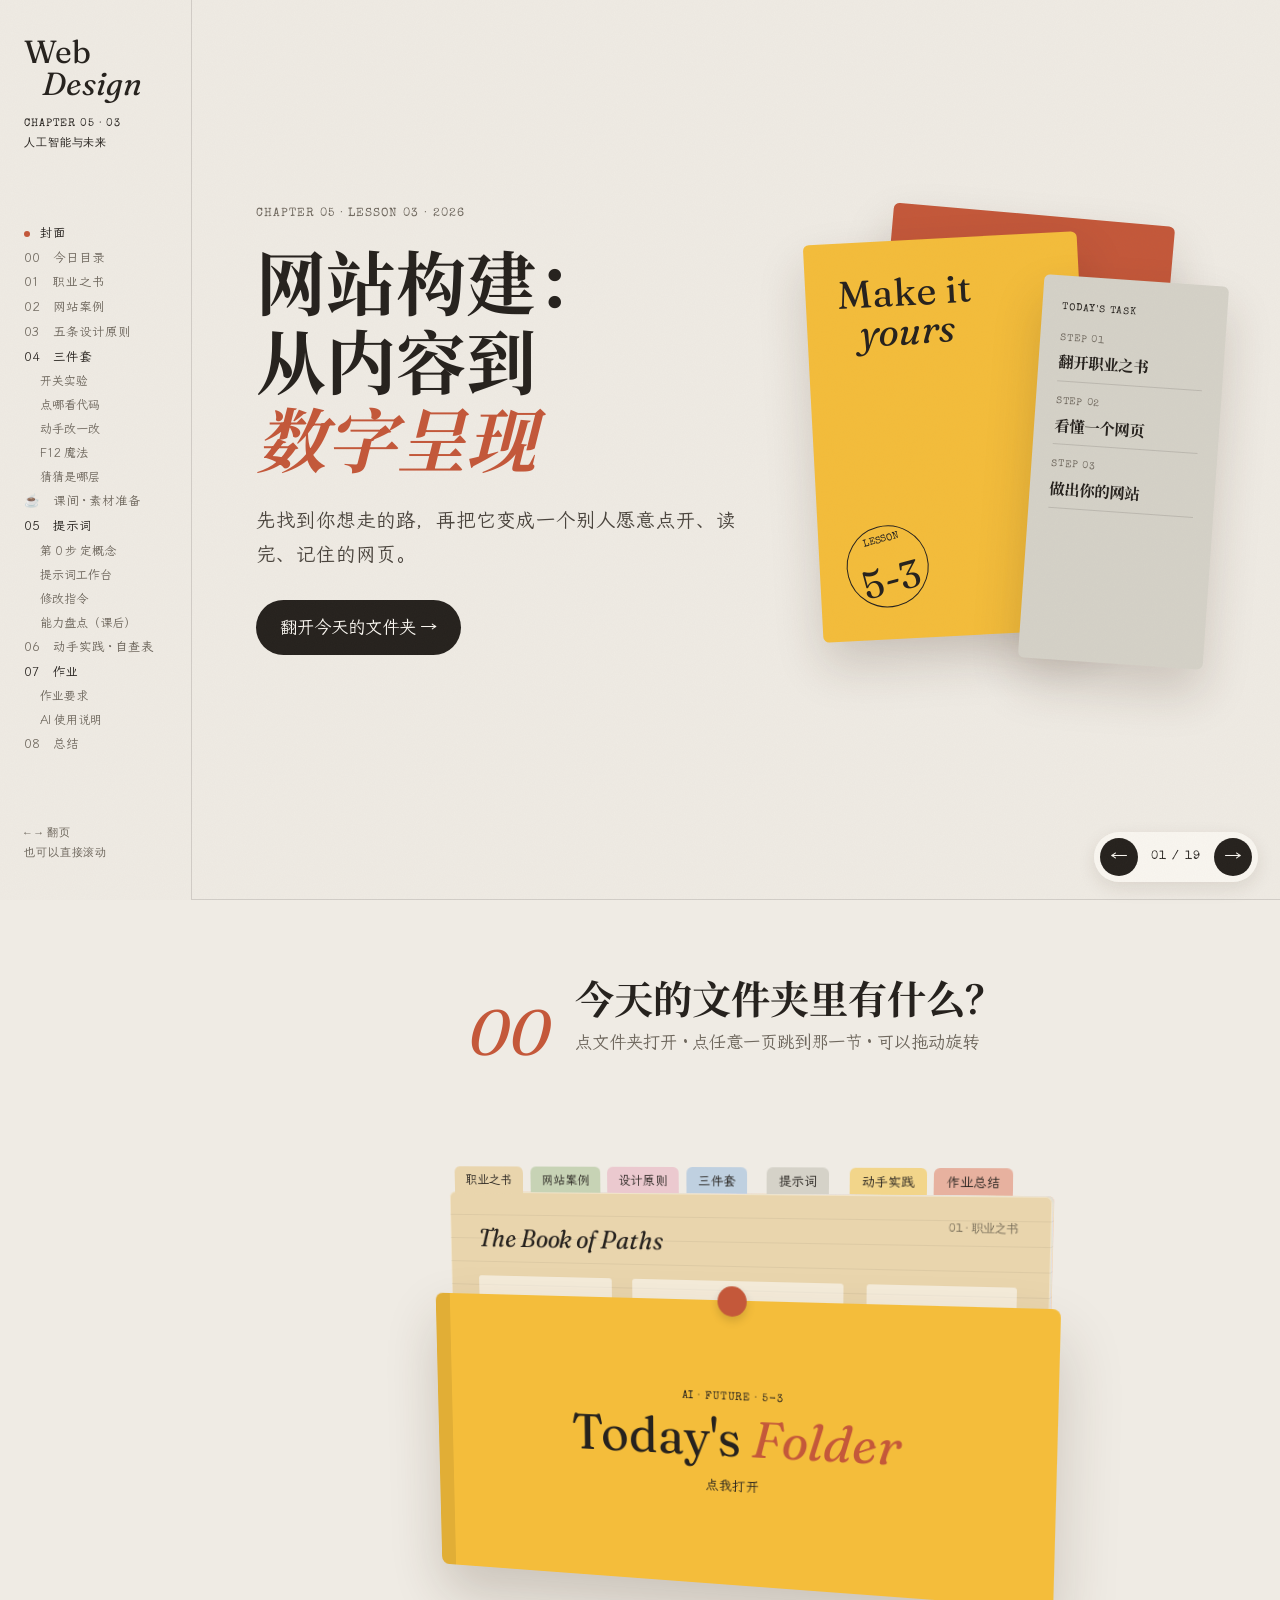
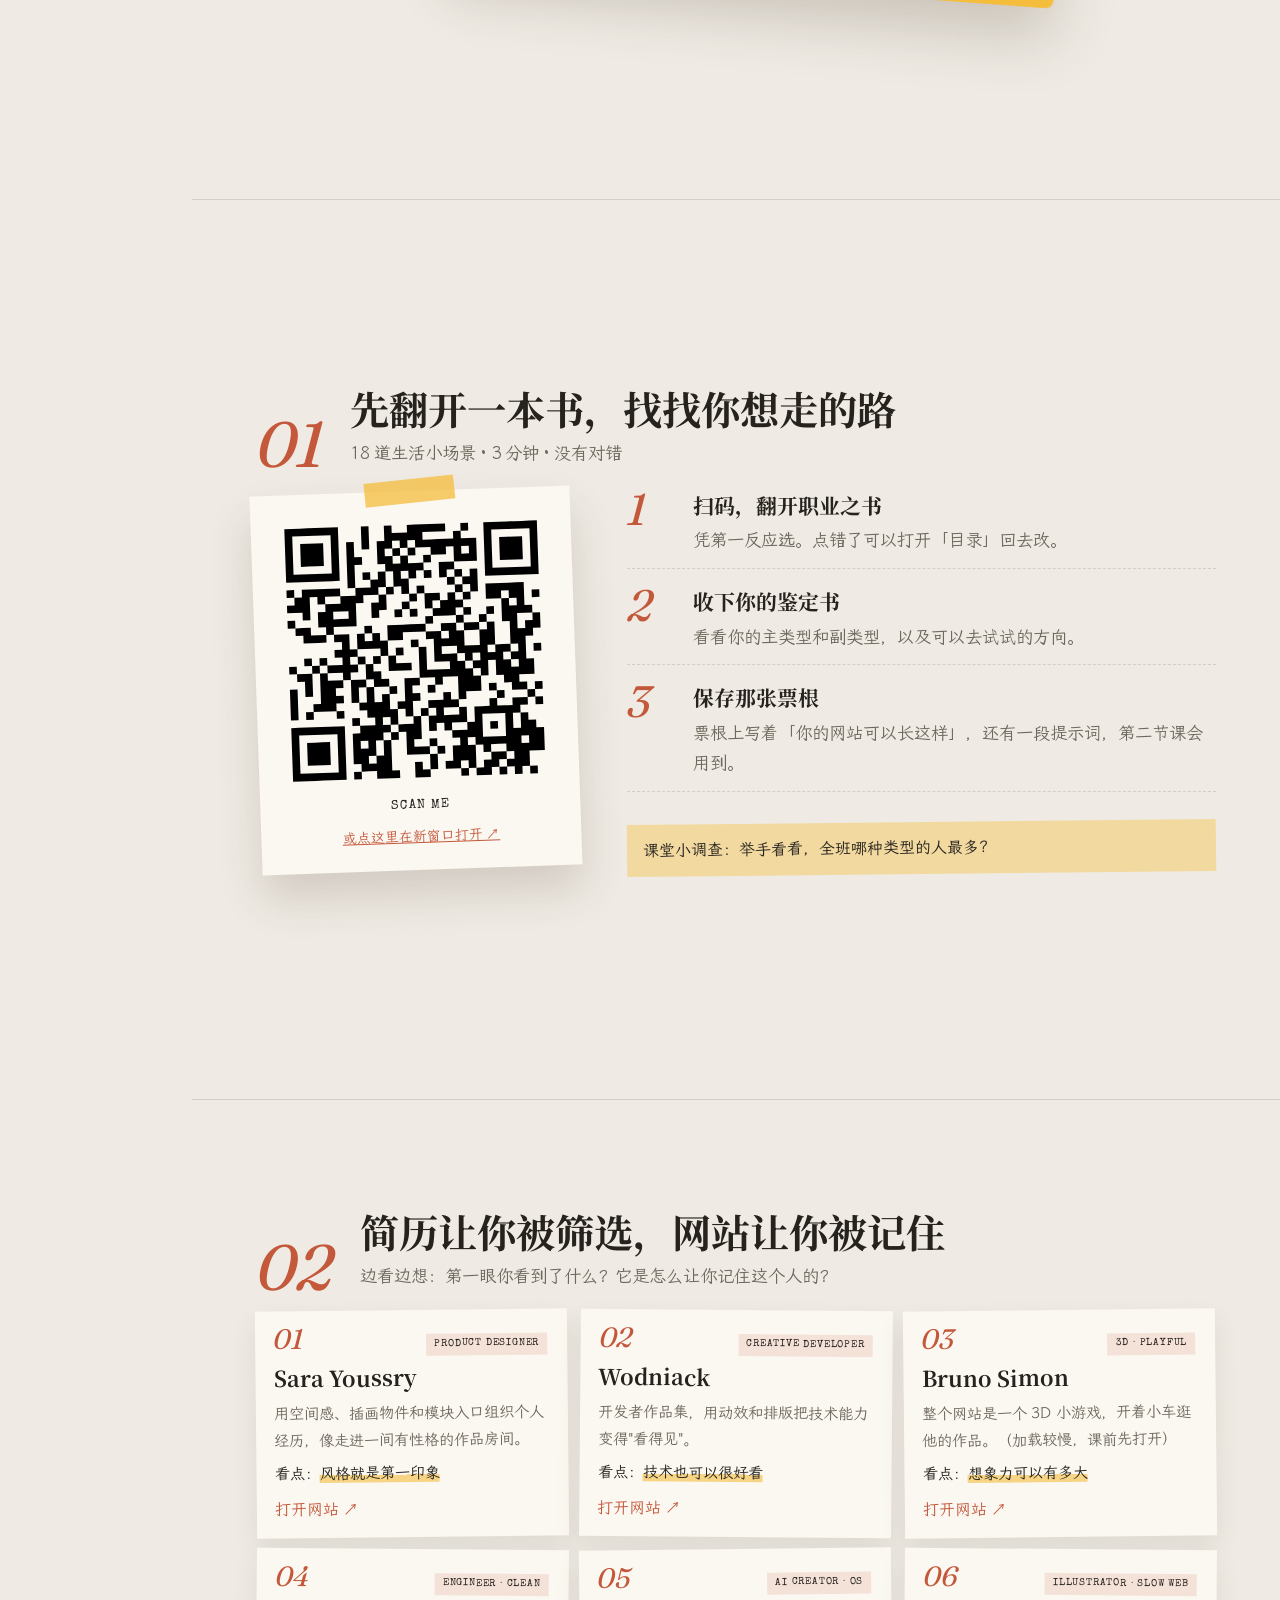
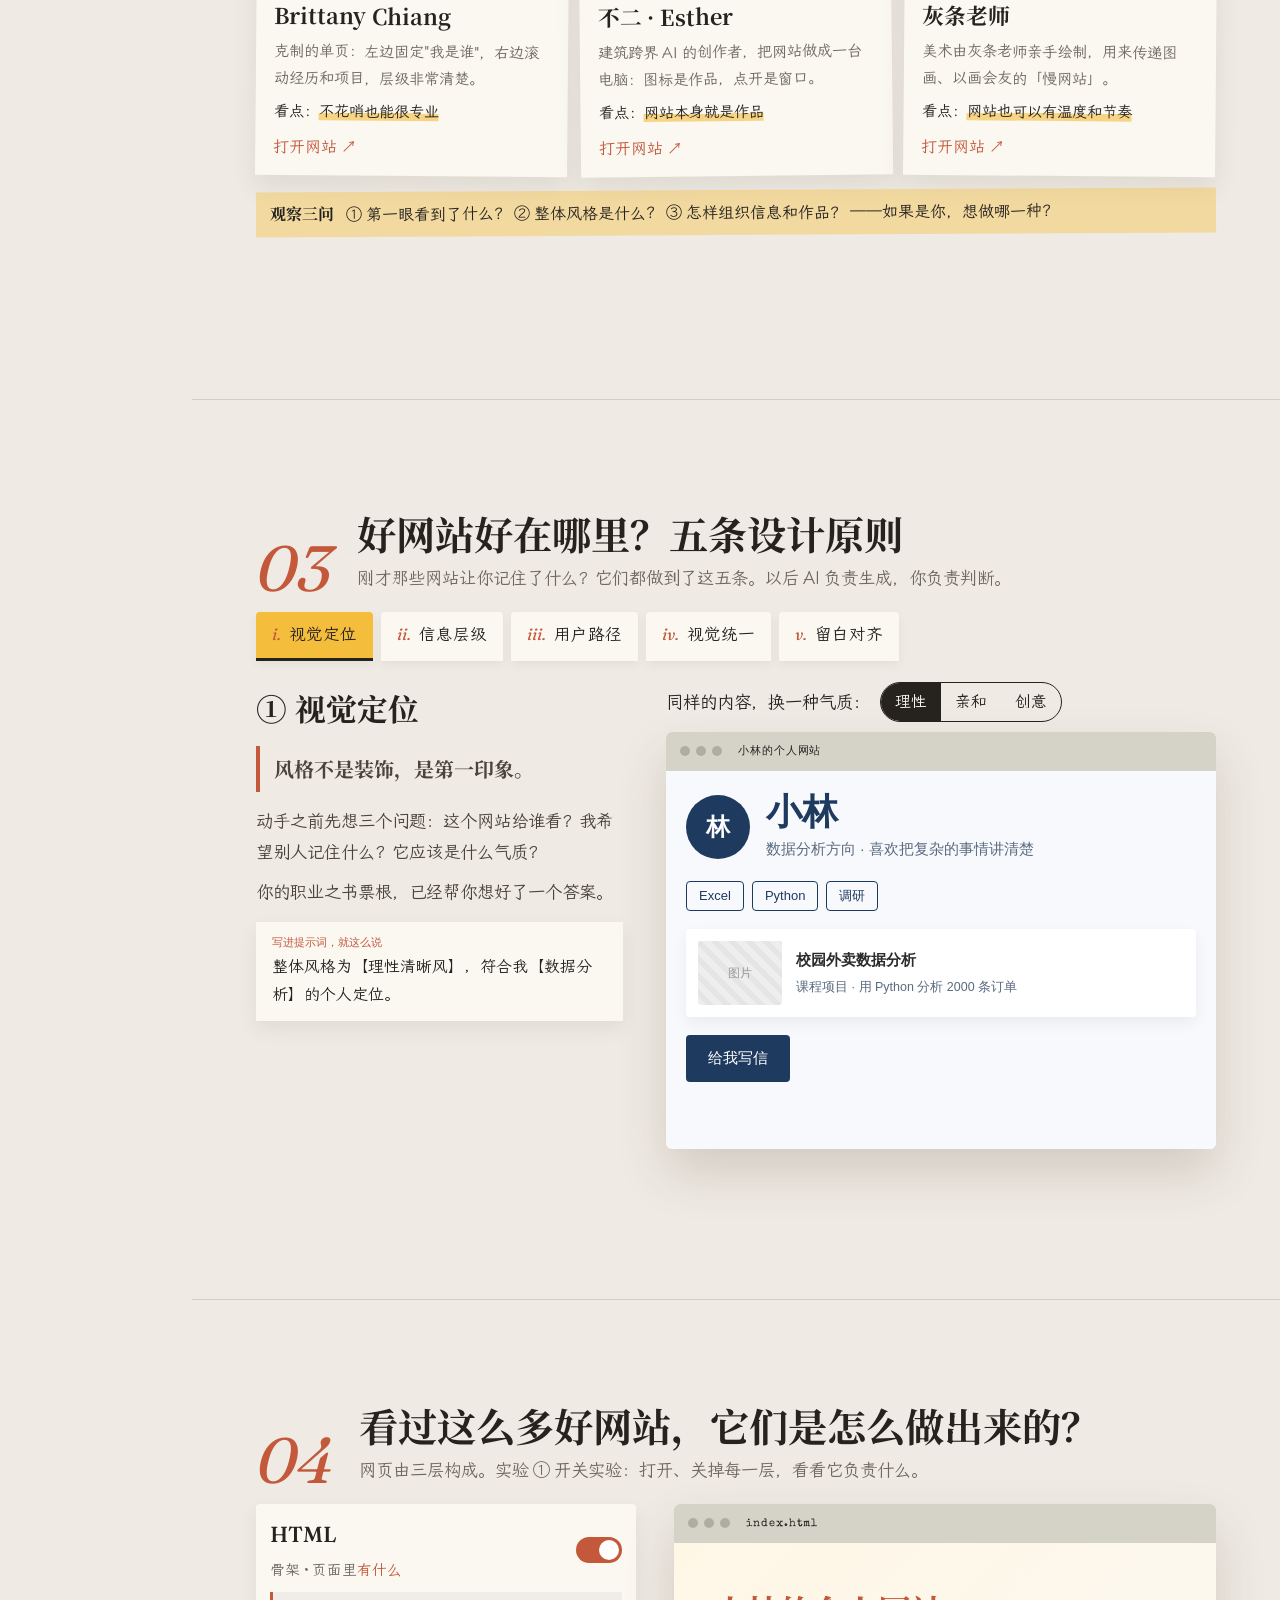
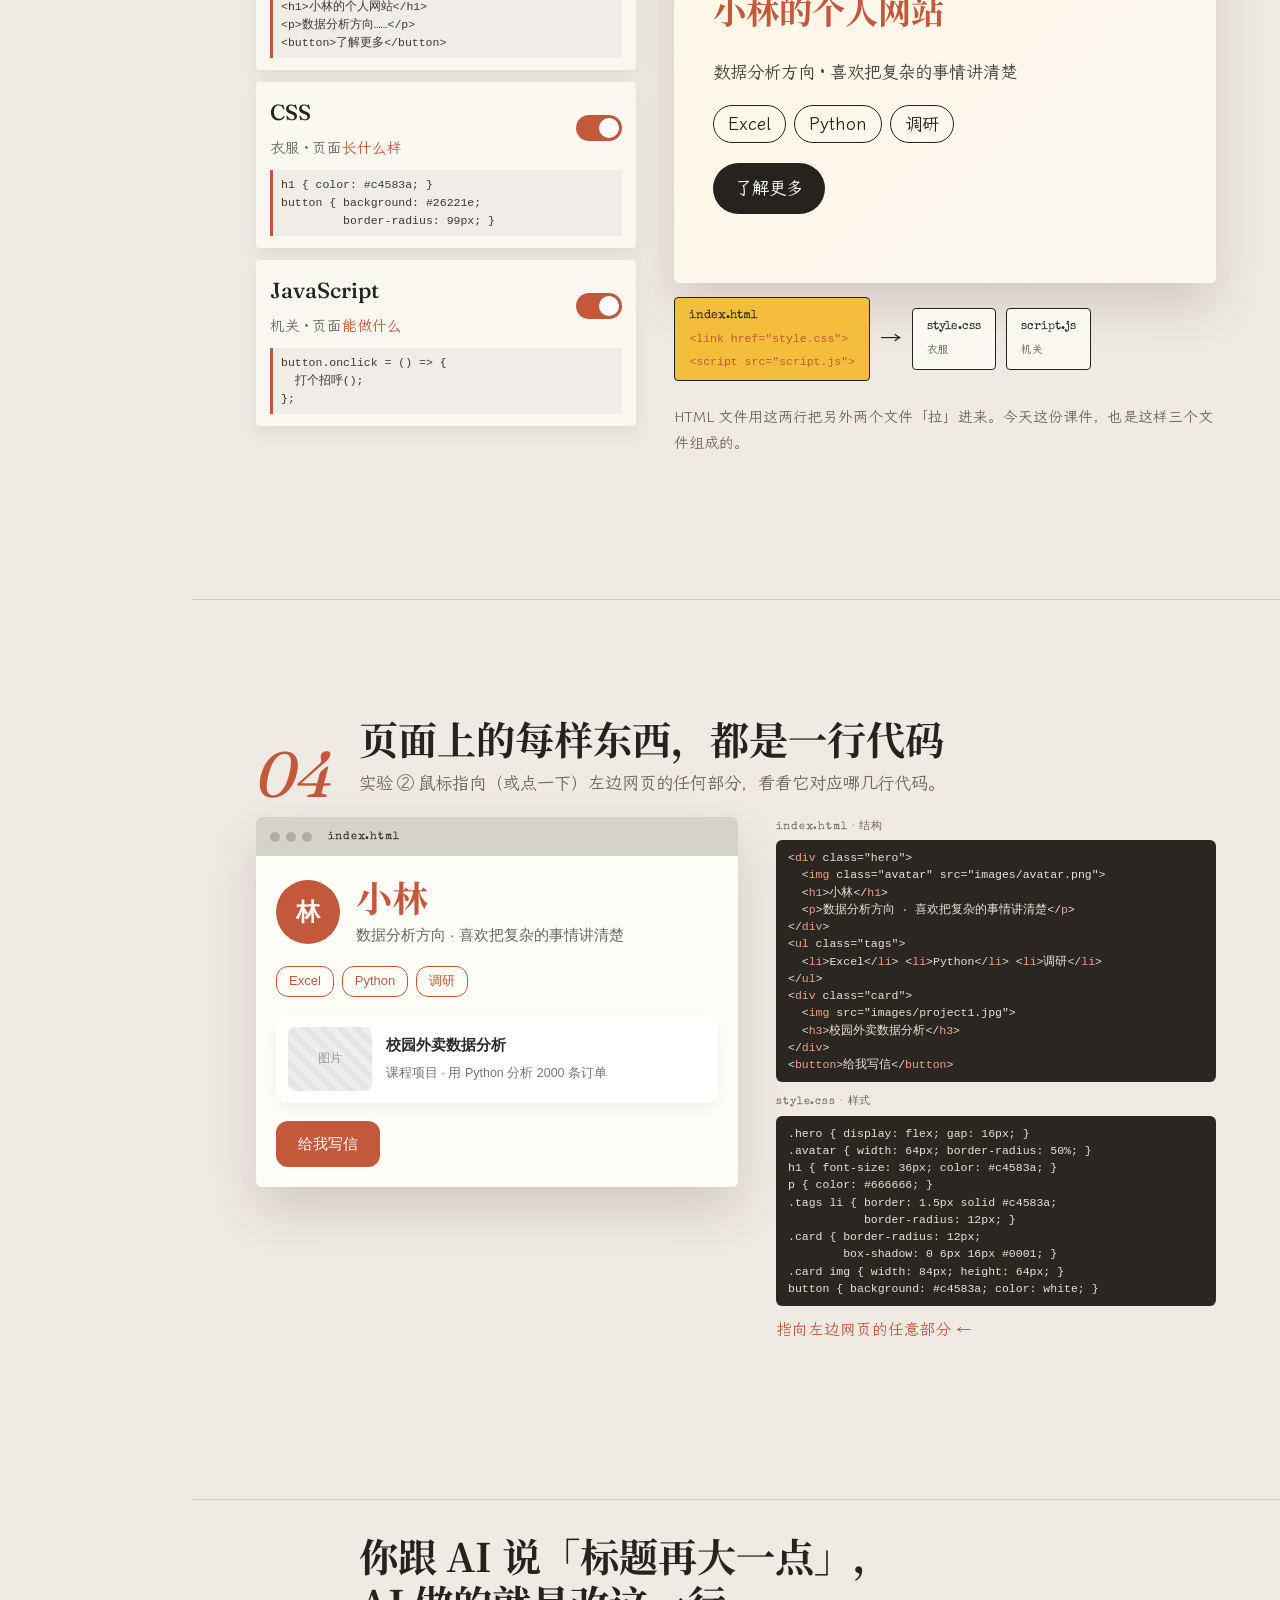
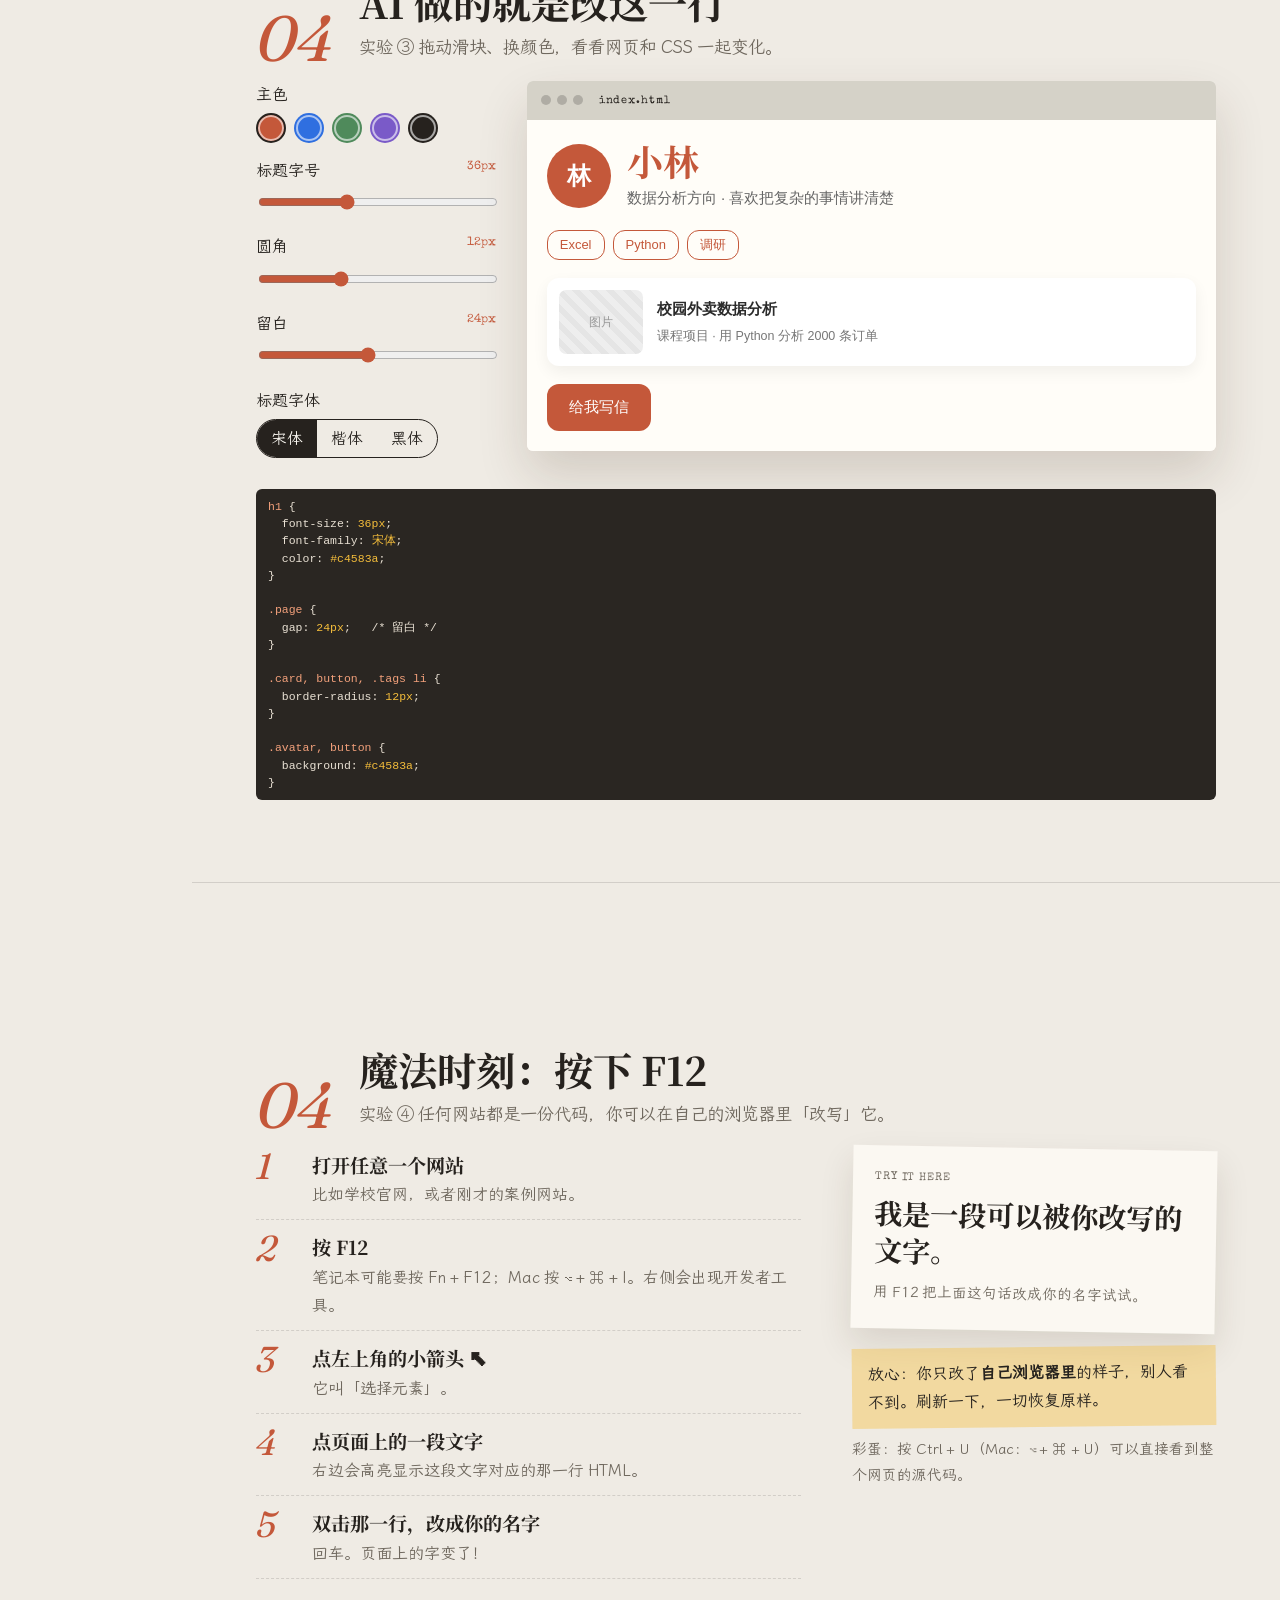
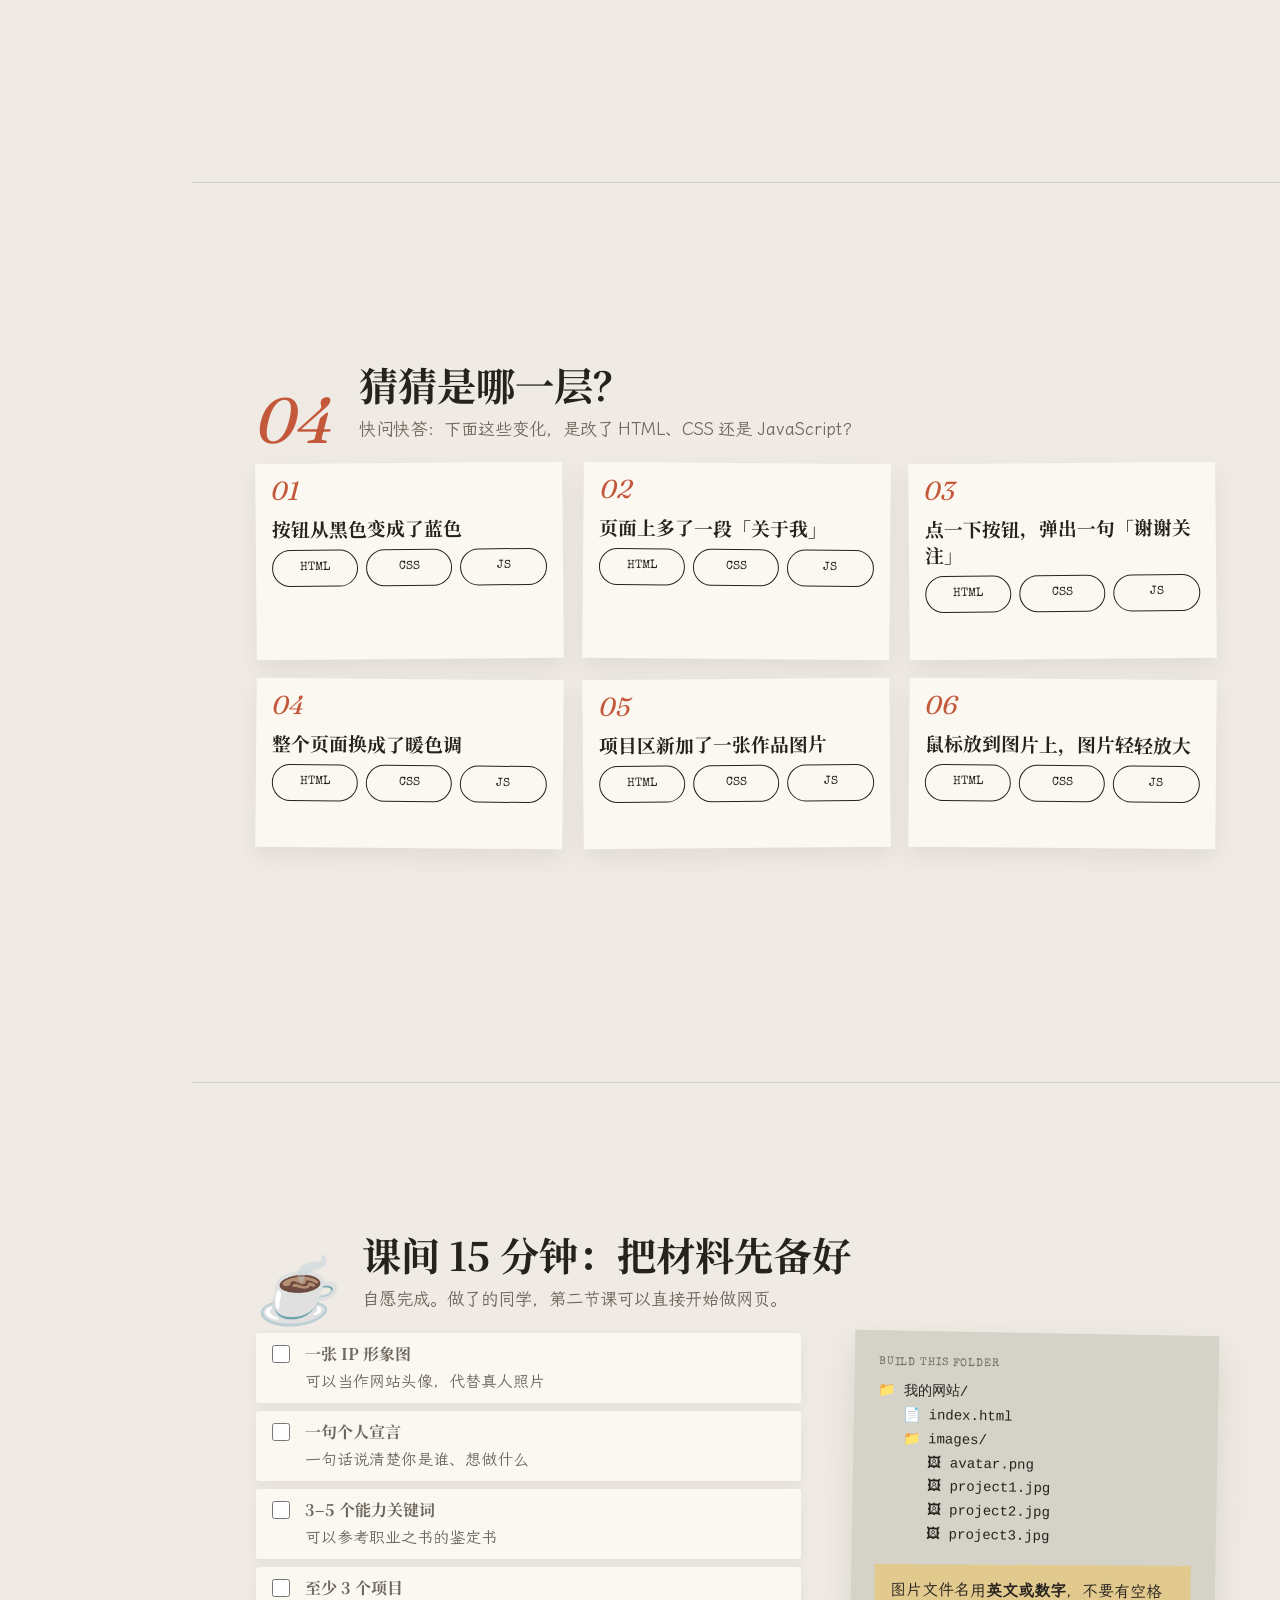
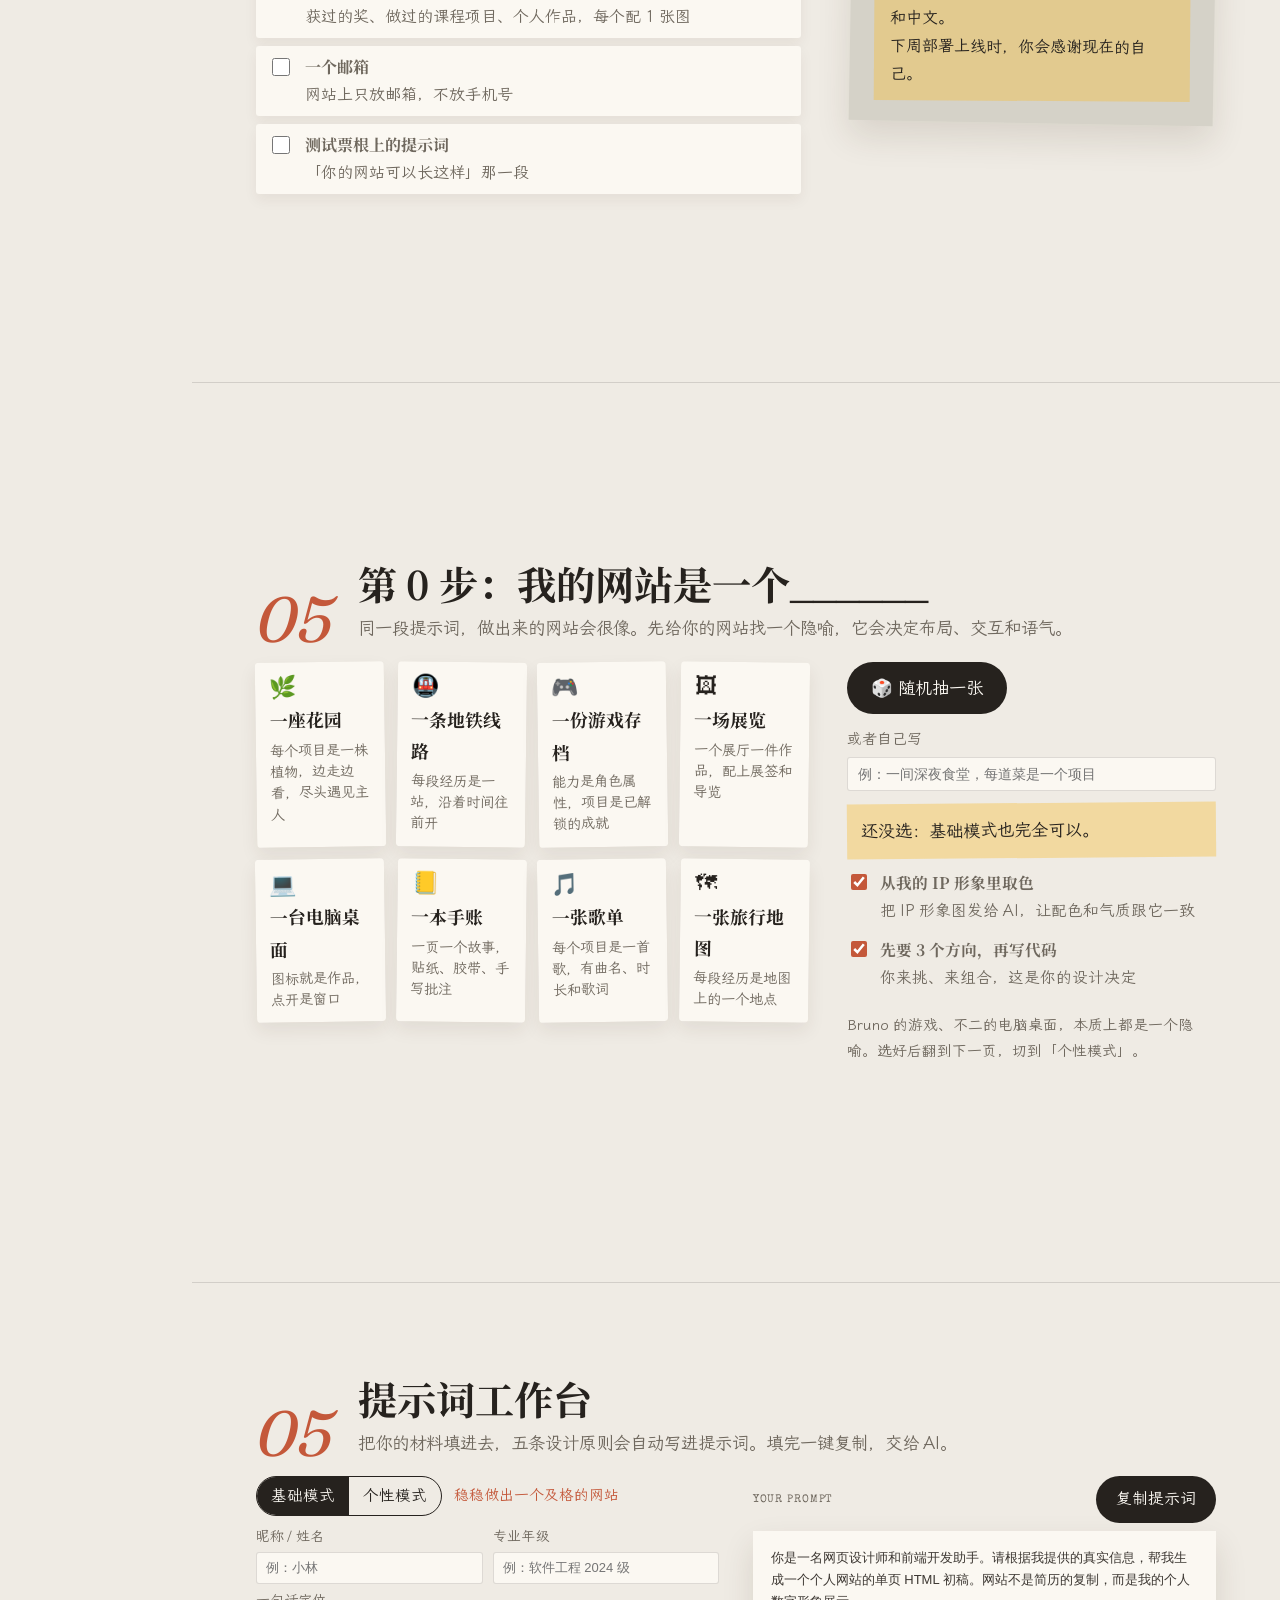
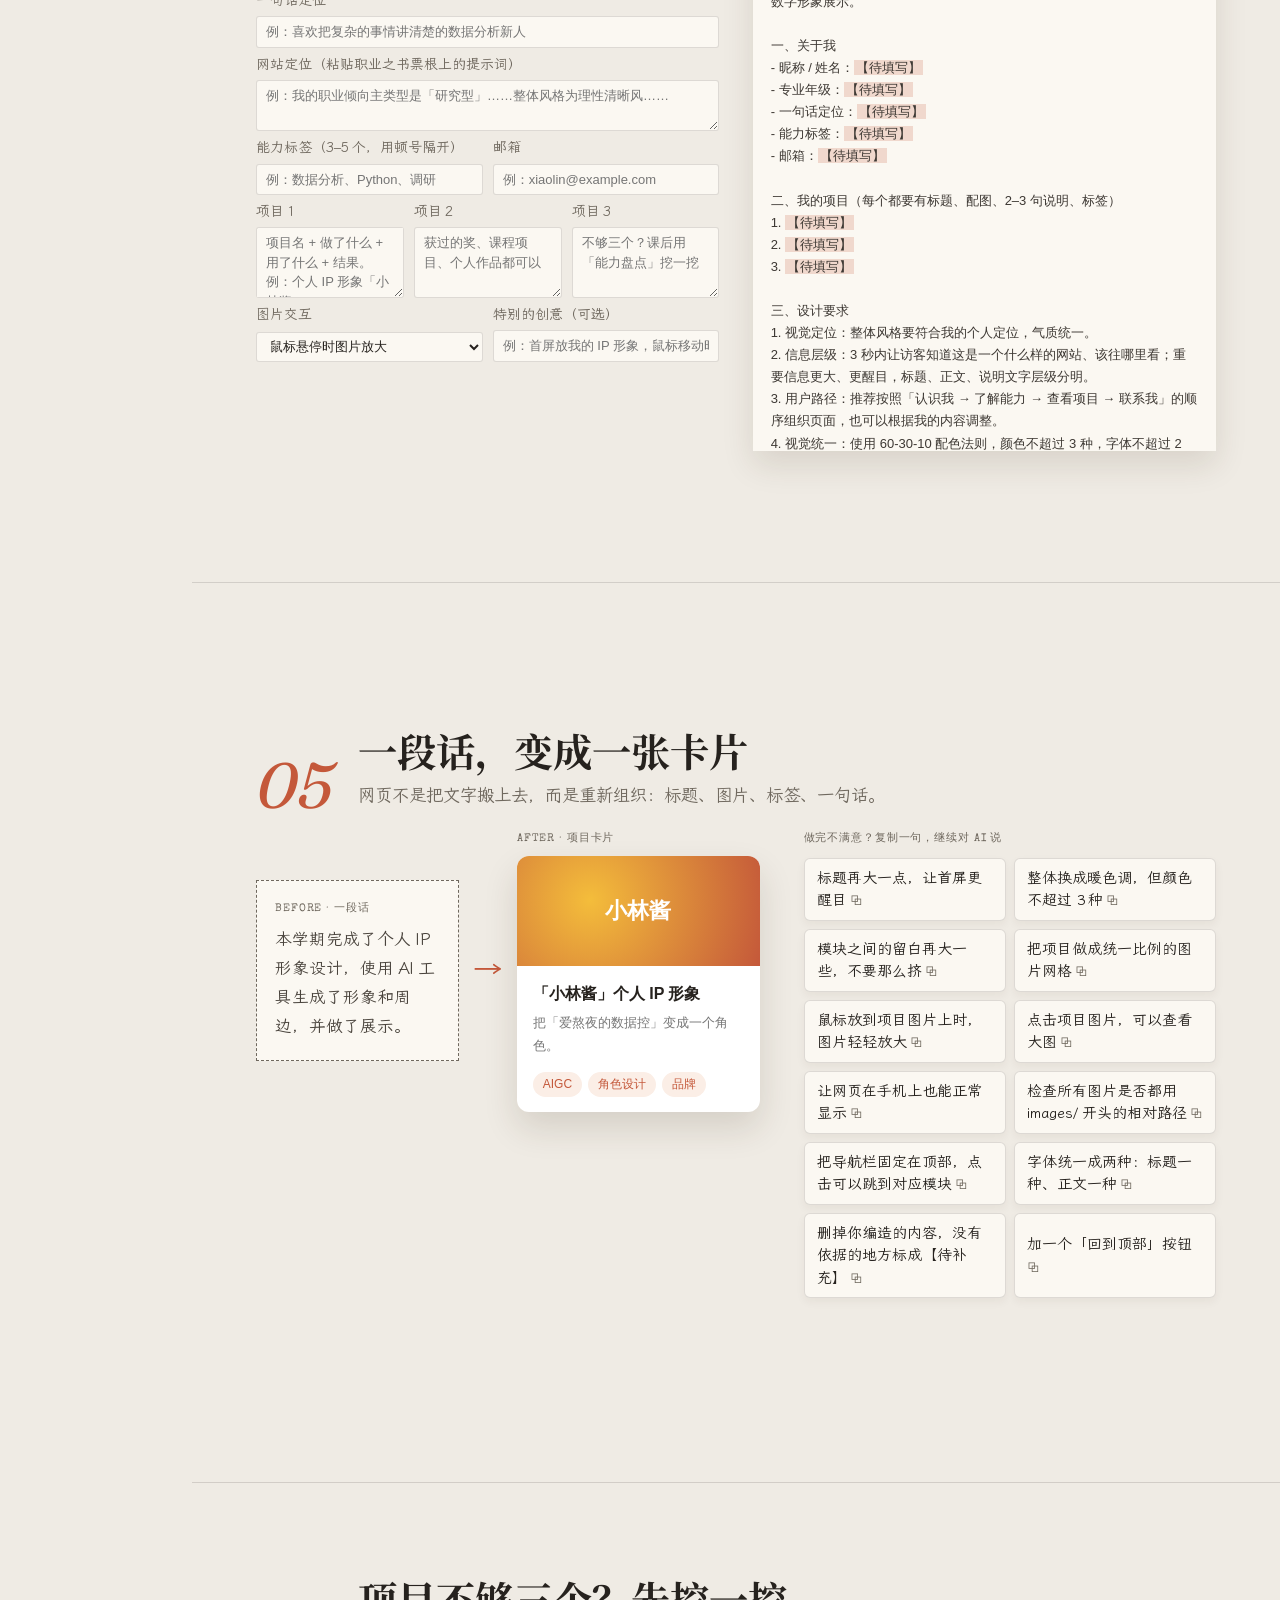
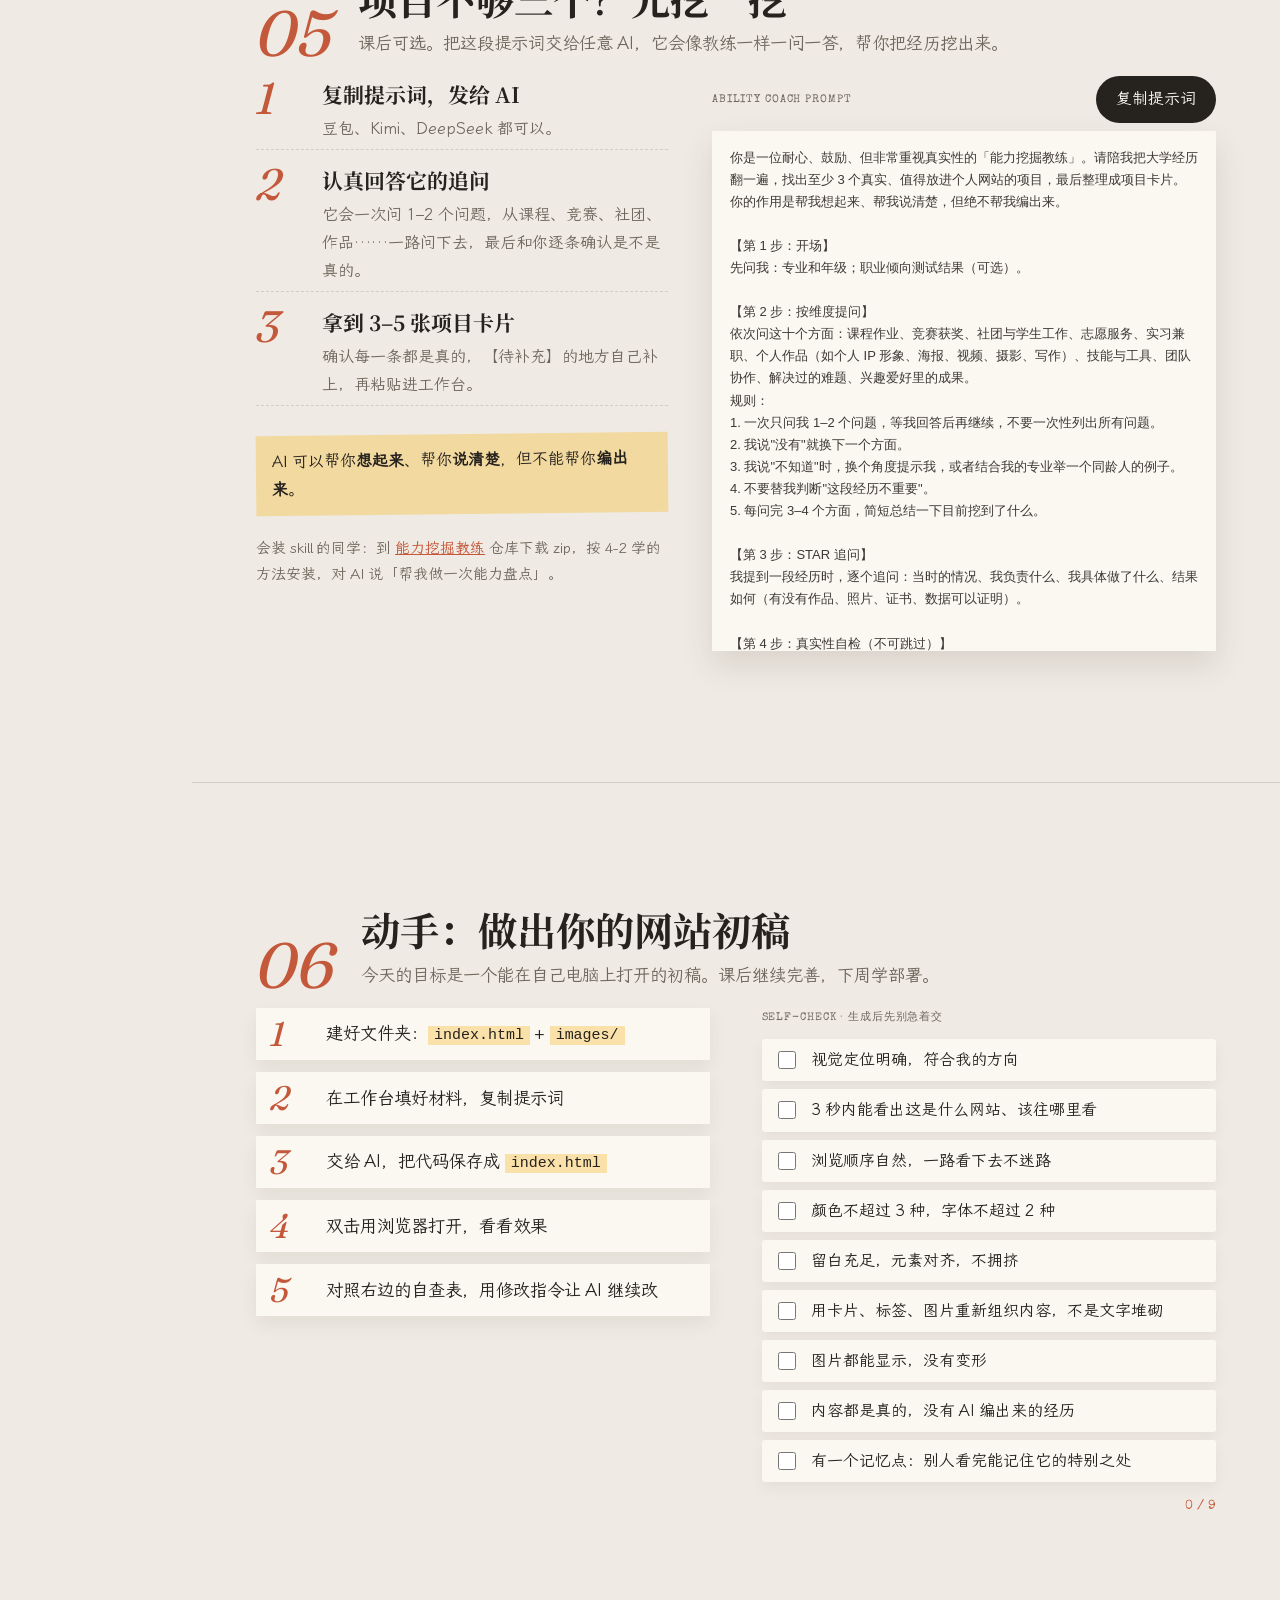
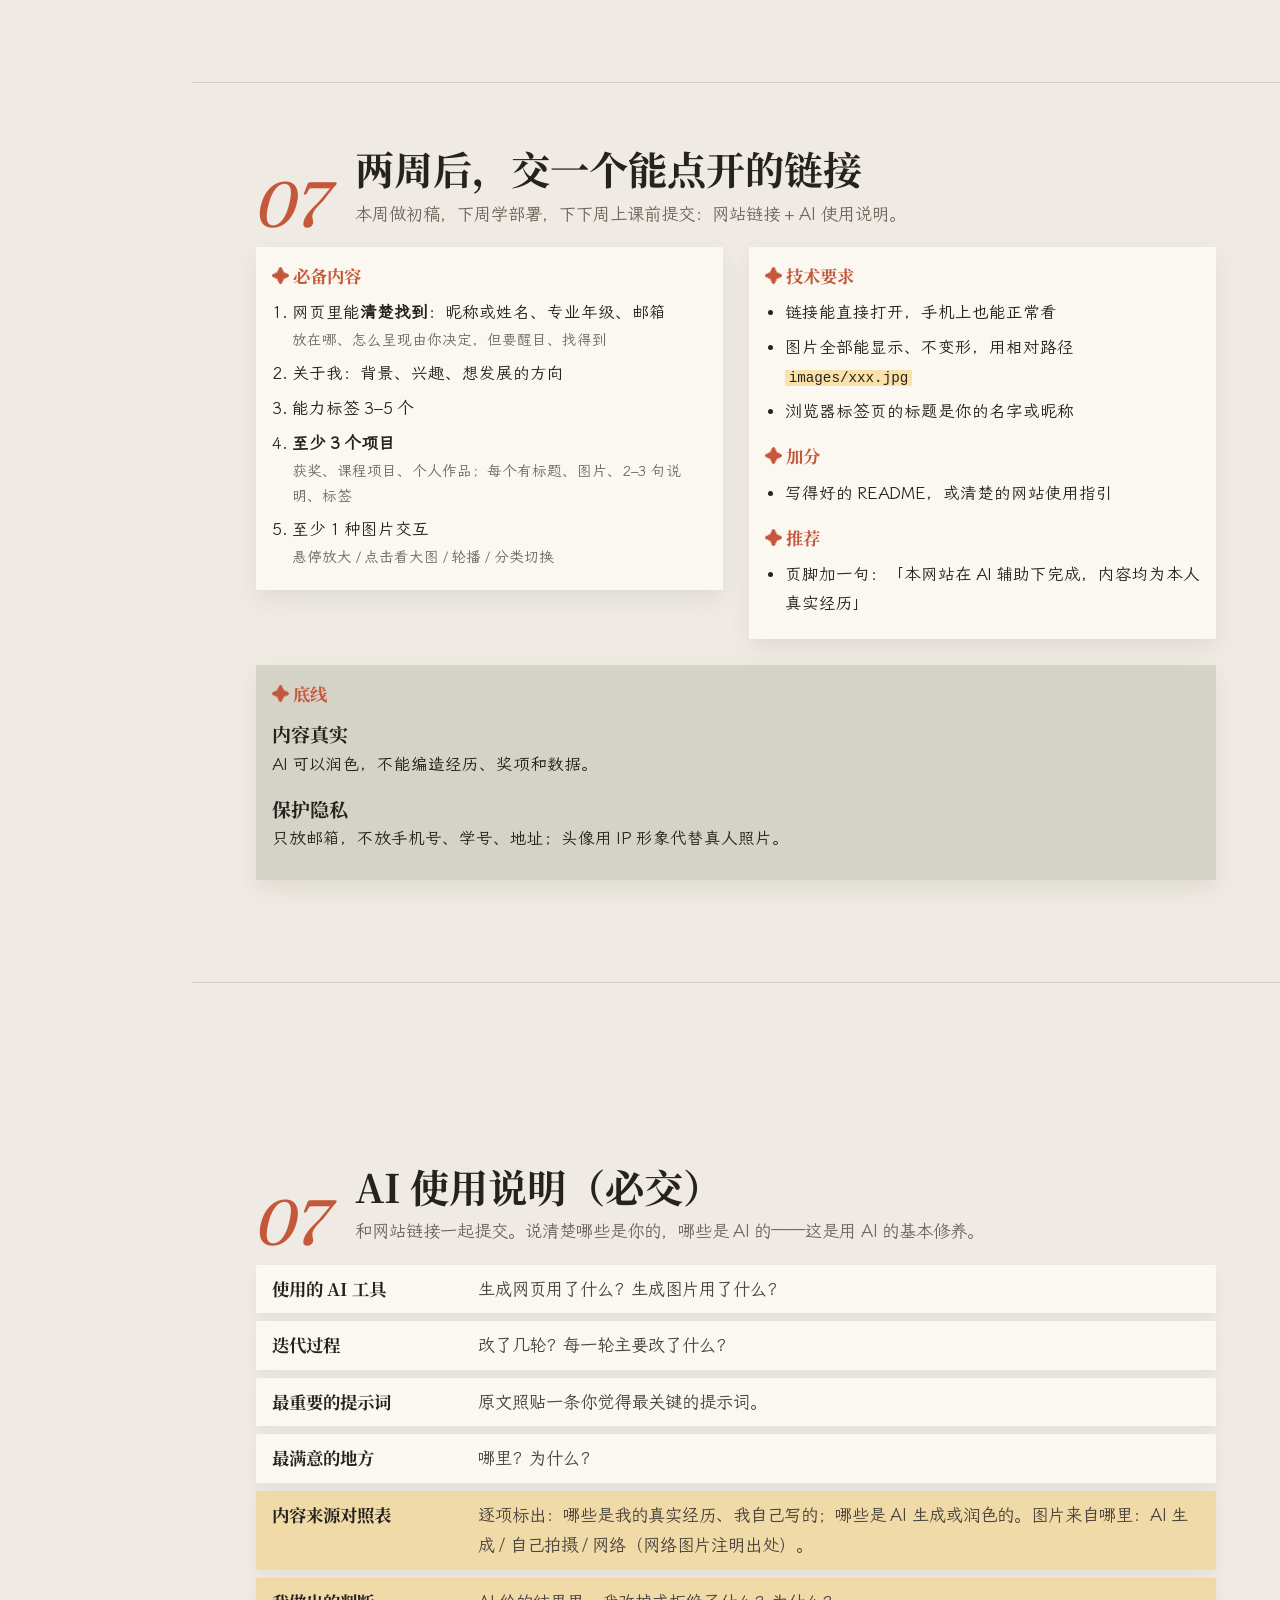
==== commit 6d55920a: "Reorder 5-3: cases, then design principles, then HTML/CSS/JS; record teaching feedback Co-Authored-B" ====
--- a/index.html
+++ b/index.html
@@ -127,11 +127,30 @@
       <p class="note ask-strip"><b>观察三问</b>① 第一眼看到了什么？ ② 整体风格是什么？ ③ 怎样组织信息和作品？ ——如果是你，想做哪一种？</p>
     </section>
 
-    <!-- ============ 03-1 开关实验 ============ -->
-    <section class="screen" id="s-lab1" data-title="三件套 · 开关实验" data-no="03" data-group="三件套">
+    <!-- ============ 03 设计原则 ============ -->
+    <section class="screen" id="s-rules" data-title="五条设计原则" data-no="03">
       <div class="sec-head">
         <span class="no">03</span>
-        <div><h2>网页由什么构成？</h2><p>实验 ① 开关实验：打开、关掉每一层，看看它负责什么。</p></div>
+        <div><h2>好网站好在哪里？五条设计原则</h2><p>刚才那些网站让你记住了什么？它们都做到了这五条。以后 AI 负责生成，你负责判断。</p></div>
+      </div>
+      <div class="rule-tabs" id="ruleTabs" role="tablist"></div>
+      <div class="rule-body">
+        <div class="rule-text" id="ruleText"></div>
+        <div class="rule-demo">
+          <div class="rule-controls" id="ruleControls"></div>
+          <div class="browser">
+            <div class="bar"><i></i><i></i><i></i><span class="type">小林的个人网站</span></div>
+            <div class="rd-stage" id="ruleStage"></div>
+          </div>
+        </div>
+      </div>
+    </section>
+
+    <!-- ============ 04-1 开关实验 ============ -->
+    <section class="screen" id="s-lab1" data-title="三件套 · 开关实验" data-no="04" data-group="三件套">
+      <div class="sec-head">
+        <span class="no">04</span>
+        <div><h2>看过这么多好网站，它们是怎么做出来的？</h2><p>网页由三层构成。实验 ① 开关实验：打开、关掉每一层，看看它负责什么。</p></div>
       </div>
       <div class="lab">
         <div class="switches">
@@ -176,10 +195,10 @@
       </div>
     </section>
 
-    <!-- ============ 03-2 点哪里看代码 ============ -->
-    <section class="screen" id="s-lab2" data-title="三件套 · 点哪看代码" data-no="03" data-group="三件套">
-      <div class="sec-head">
-        <span class="no">03</span>
+    <!-- ============ 04-2 点哪里看代码 ============ -->
+    <section class="screen" id="s-lab2" data-title="三件套 · 点哪看代码" data-no="04" data-group="三件套">
+      <div class="sec-head">
+        <span class="no">04</span>
         <div><h2>页面上的每样东西，都是一行代码</h2><p>实验 ② 鼠标指向（或点一下）左边网页的任何部分，看看它对应哪几行代码。</p></div>
       </div>
       <div class="lab2">
@@ -211,10 +230,10 @@
       </div>
     </section>
 
-    <!-- ============ 03-3 动手改一改 ============ -->
-    <section class="screen" id="s-lab3" data-title="三件套 · 动手改一改" data-no="03" data-group="三件套">
-      <div class="sec-head">
-        <span class="no">03</span>
+    <!-- ============ 04-3 动手改一改 ============ -->
+    <section class="screen" id="s-lab3" data-title="三件套 · 动手改一改" data-no="04" data-group="三件套">
+      <div class="sec-head">
+        <span class="no">04</span>
         <div><h2>你跟 AI 说「标题再大一点」，<br>AI 做的就是改这一行</h2><p>实验 ③ 拖动滑块、换颜色，看看网页和 CSS 一起变化。</p></div>
       </div>
       <div class="lab3">
@@ -247,10 +266,10 @@
       </div>
     </section>
 
-    <!-- ============ 03-4 F12 ============ -->
-    <section class="screen" id="s-lab4" data-title="三件套 · F12 魔法" data-no="03" data-group="三件套">
-      <div class="sec-head">
-        <span class="no">03</span>
+    <!-- ============ 04-4 F12 ============ -->
+    <section class="screen" id="s-lab4" data-title="三件套 · F12 魔法" data-no="04" data-group="三件套">
+      <div class="sec-head">
+        <span class="no">04</span>
         <div><h2>魔法时刻：按下 F12</h2><p>实验 ④ 任何网站都是一份代码，你可以在自己的浏览器里「改写」它。</p></div>
       </div>
       <div class="f12">
@@ -273,10 +292,10 @@
       </div>
     </section>
 
-    <!-- ============ 03-5 小测 ============ -->
-    <section class="screen" id="s-quiz" data-title="三件套 · 猜猜是哪层" data-no="03" data-group="三件套">
-      <div class="sec-head">
-        <span class="no">03</span>
+    <!-- ============ 04-5 小测 ============ -->
+    <section class="screen" id="s-quiz" data-title="三件套 · 猜猜是哪层" data-no="04" data-group="三件套">
+      <div class="sec-head">
+        <span class="no">04</span>
         <div><h2>猜猜是哪一层？</h2><p>快问快答：下面这些变化，是改了 HTML、CSS 还是 JavaScript？</p></div>
       </div>
       <div class="quiz" id="quiz"></div>
@@ -312,25 +331,7 @@
       </div>
     </section>
 
-    <!-- ============ 04 设计原则 ============ -->
-    <section class="screen" id="s-rules" data-title="五条设计原则" data-no="04">
-      <div class="sec-head">
-        <span class="no">04</span>
-        <div><h2>做好网页的五条原则</h2><p>AI 负责生成，人负责判断。判断的依据，就是这五条。</p></div>
-      </div>
-      <div class="rule-tabs" id="ruleTabs" role="tablist"></div>
-      <div class="rule-body">
-        <div class="rule-text" id="ruleText"></div>
-        <div class="rule-demo">
-          <div class="rule-controls" id="ruleControls"></div>
-          <div class="browser">
-            <div class="bar"><i></i><i></i><i></i><span class="type">小林的个人网站</span></div>
-            <div class="rd-stage" id="ruleStage"></div>
-          </div>
-        </div>
-      </div>
-    </section>
-
+    
     <!-- ============ 05-1 提示词工作台 ============ -->
     <section class="screen" id="s-concept" data-title="提示词 · 第 0 步 定概念" data-no="05" data-group="提示词">
       <div class="sec-head">
@@ -540,8 +541,8 @@
       </div>
       <div class="recap">
         <div class="recap-card"><span>01</span><h3>认识自己</h3><p>翻开职业之书，找到想走的路</p></div>
-        <div class="recap-card"><span>02</span><h3>看懂网页</h3><p>HTML 骨架 · CSS 衣服 · JS 机关</p></div>
-        <div class="recap-card"><span>03</span><h3>用原则判断</h3><p>定位 · 层级 · 路径 · 统一 · 留白</p></div>
+        <div class="recap-card"><span>02</span><h3>学会欣赏</h3><p>定位 · 层级 · 路径 · 统一 · 留白</p></div>
+        <div class="recap-card"><span>03</span><h3>看懂网页</h3><p>HTML 骨架 · CSS 衣服 · JS 机关</p></div>
         <div class="recap-card"><span>04</span><h3>让 AI 生成</h3><p>写清楚提示词，再一轮轮修改</p></div>
       </div>
       <div class="next-up">
